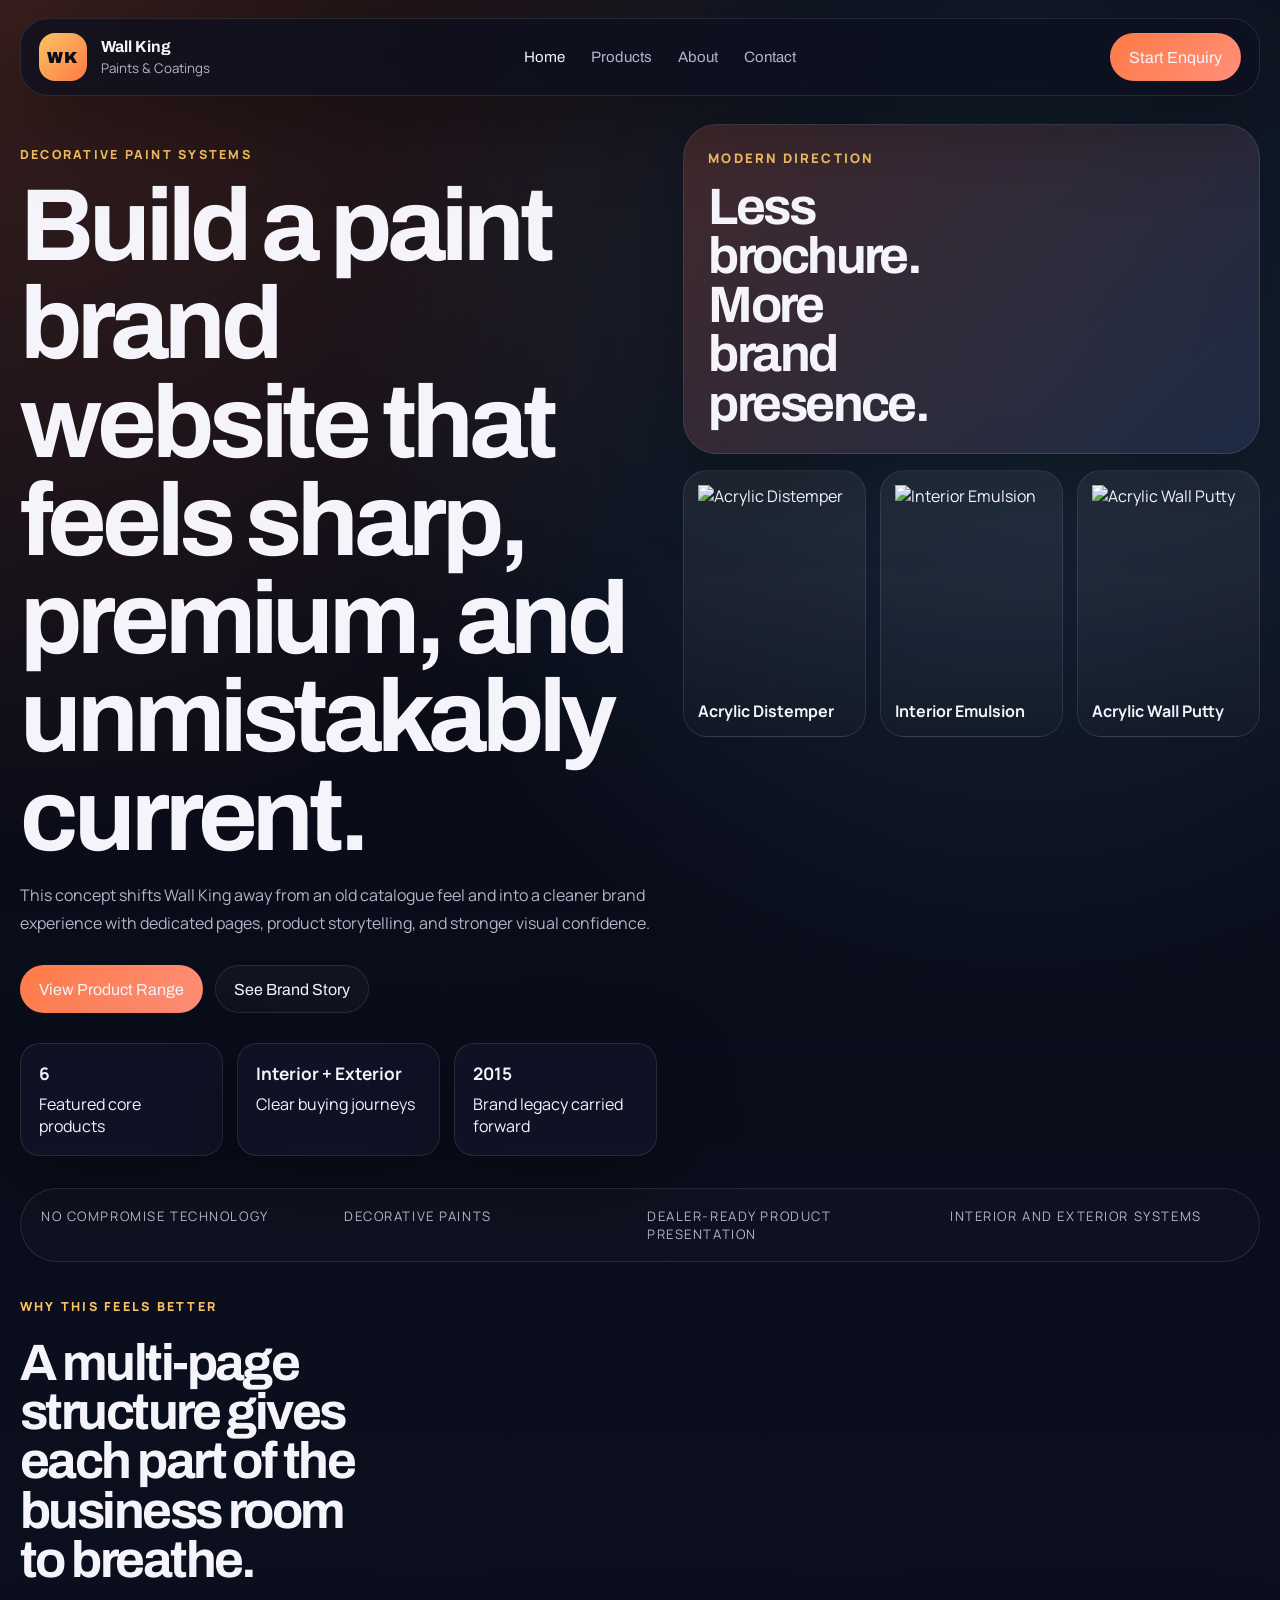
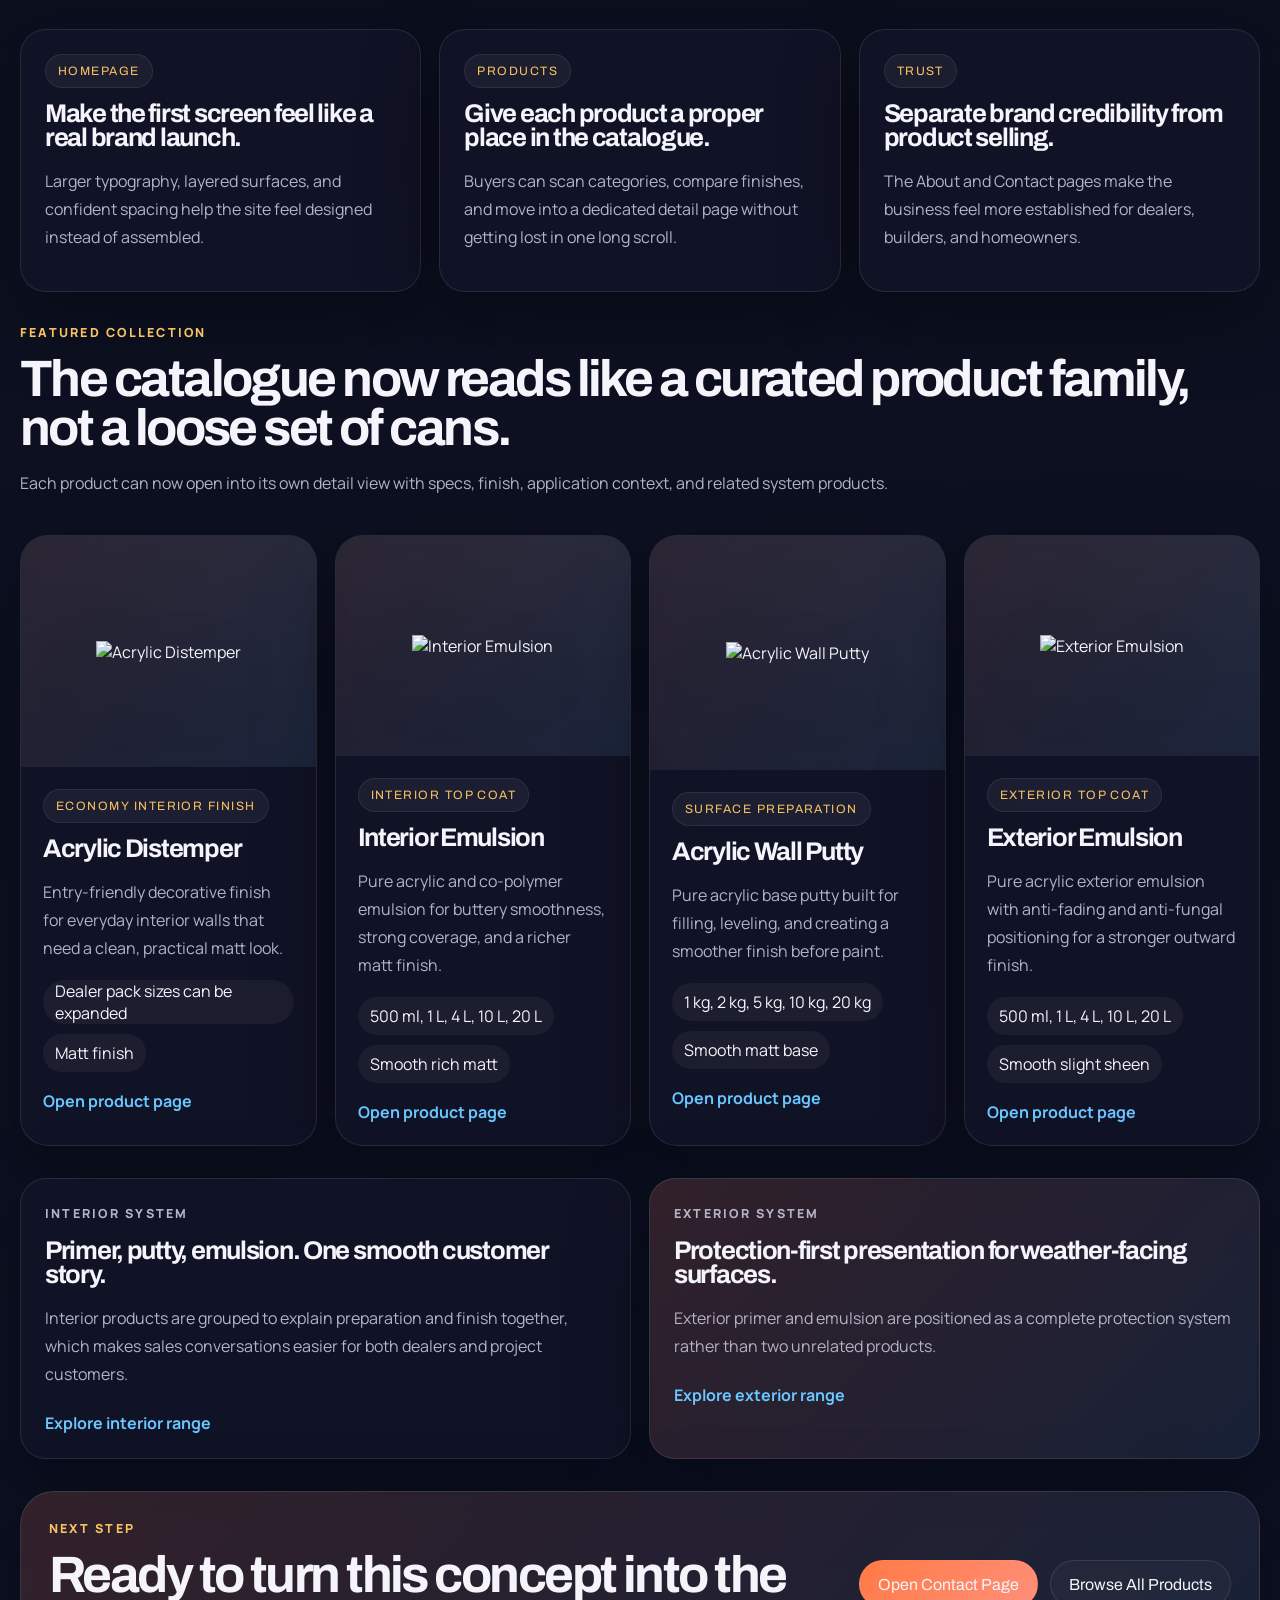
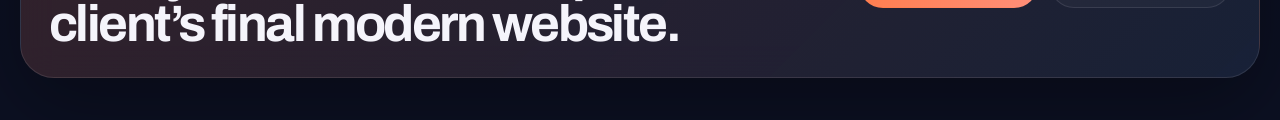
==== index.html @ b73f34ec "demo" ====
<!DOCTYPE html>
<html lang="en">
<head>
  <meta charset="UTF-8">
  <meta name="viewport" content="width=device-width, initial-scale=1.0">
  <title>Wall King Paints | Premium Decorative Paint Systems</title>
  <meta
    name="description"
    content="Wall King Paints modern multi-page website concept with premium product storytelling for emulsions, primers, putty, and decorative finishes."
  >
  <link rel="preconnect" href="https://fonts.googleapis.com">
  <link rel="preconnect" href="https://fonts.gstatic.com" crossorigin>
  <link href="https://fonts.googleapis.com/css2?family=Archivo:wght@500;600;700;800;900&family=Manrope:wght@400;500;600;700;800&display=swap" rel="stylesheet">
  <link rel="stylesheet" href="styles.css">
</head>
<body data-page="home">
  <div class="site-noise" aria-hidden="true"></div>
  <div class="page-frame">
    <header class="site-header">
      <a class="brand" href="index.html" aria-label="Wall King home">
        <span class="brand__mark">WK</span>
        <span class="brand__text">
          <strong>Wall King</strong>
          <small>Paints & Coatings</small>
        </span>
      </a>

      <button class="menu-toggle" type="button" aria-expanded="false" aria-controls="siteNav">
        Menu
      </button>

      <nav class="site-nav" id="siteNav">
        <a href="index.html" data-nav="home">Home</a>
        <a href="products.html" data-nav="products">Products</a>
        <a href="about.html" data-nav="about">About</a>
        <a href="contact.html" data-nav="contact">Contact</a>
      </nav>

      <a class="header-cta" href="contact.html">Start Enquiry</a>
    </header>

    <main>
      <section class="hero hero--home">
        <div class="hero__copy reveal">
          <p class="eyebrow">Decorative Paint Systems</p>
          <h1>Build a paint brand website that feels sharp, premium, and unmistakably current.</h1>
          <p class="lead">
            This concept shifts Wall King away from an old catalogue feel and into a cleaner brand
            experience with dedicated pages, product storytelling, and stronger visual confidence.
          </p>

          <div class="hero__actions">
            <a class="button button--primary" href="products.html">View Product Range</a>
            <a class="button button--ghost" href="about.html">See Brand Story</a>
          </div>

          <div class="stat-row">
            <article class="stat-card">
              <strong>6</strong>
              <span>Featured core products</span>
            </article>
            <article class="stat-card">
              <strong>Interior + Exterior</strong>
              <span>Clear buying journeys</span>
            </article>
            <article class="stat-card">
              <strong>2015</strong>
              <span>Brand legacy carried forward</span>
            </article>
          </div>
        </div>

        <div class="hero__visual reveal">
          <div class="hero-panel hero-panel--quote">
            <p>Modern Direction</p>
            <h2>Less brochure. More brand presence.</h2>
          </div>

          <div class="hero-mosaic" id="heroMosaic"></div>
        </div>
      </section>

      <section class="ticker reveal" aria-label="brand themes">
        <span>No compromise technology</span>
        <span>Decorative paints</span>
        <span>Dealer-ready product presentation</span>
        <span>Interior and exterior systems</span>
      </section>

      <section class="section-block intro-grid">
        <div class="section-heading reveal">
          <p class="eyebrow">Why This Feels Better</p>
          <h2>A multi-page structure gives each part of the business room to breathe.</h2>
        </div>

        <div class="editorial-grid">
          <article class="editorial-card reveal">
            <span class="pill">Homepage</span>
            <h3>Make the first screen feel like a real brand launch.</h3>
            <p>
              Larger typography, layered surfaces, and confident spacing help the site feel designed
              instead of assembled.
            </p>
          </article>

          <article class="editorial-card reveal">
            <span class="pill">Products</span>
            <h3>Give each product a proper place in the catalogue.</h3>
            <p>
              Buyers can scan categories, compare finishes, and move into a dedicated detail page
              without getting lost in one long scroll.
            </p>
          </article>

          <article class="editorial-card reveal">
            <span class="pill">Trust</span>
            <h3>Separate brand credibility from product selling.</h3>
            <p>
              The About and Contact pages make the business feel more established for dealers,
              builders, and homeowners.
            </p>
          </article>
        </div>
      </section>

      <section class="section-block featured-band">
        <div class="band-copy reveal">
          <p class="eyebrow">Featured Collection</p>
          <h2>The catalogue now reads like a curated product family, not a loose set of cans.</h2>
          <p class="lead">
            Each product can now open into its own detail view with specs, finish, application context,
            and related system products.
          </p>
        </div>

        <div class="featured-grid reveal" id="featuredProducts"></div>
      </section>

      <section class="section-block dual-panels">
        <article class="story-panel reveal">
          <p class="eyebrow">Interior System</p>
          <h3>Primer, putty, emulsion. One smooth customer story.</h3>
          <p>
            Interior products are grouped to explain preparation and finish together, which makes
            sales conversations easier for both dealers and project customers.
          </p>
          <a class="text-link" href="products.html?filter=interior">Explore interior range</a>
        </article>

        <article class="story-panel story-panel--accent reveal">
          <p class="eyebrow">Exterior System</p>
          <h3>Protection-first presentation for weather-facing surfaces.</h3>
          <p>
            Exterior primer and emulsion are positioned as a complete protection system rather than
            two unrelated products.
          </p>
          <a class="text-link" href="products.html?filter=exterior">Explore exterior range</a>
        </article>
      </section>

      <section class="section-block cta-slab reveal">
        <div>
          <p class="eyebrow">Next Step</p>
          <h2>Ready to turn this concept into the client’s final modern website.</h2>
        </div>
        <div class="cta-slab__actions">
          <a class="button button--primary" href="contact.html">Open Contact Page</a>
          <a class="button button--ghost" href="products.html">Browse All Products</a>
        </div>
      </section>
    </main>
  </div>

  <script src="products-data.js"></script>
  <script src="app.js"></script>
</body>
</html>
---- styles.css ----
:root {
  --bg: #080916;
  --bg-2: #111226;
  --panel: rgba(18, 20, 40, 0.78);
  --panel-strong: #151934;
  --panel-soft: rgba(255, 255, 255, 0.04);
  --line: rgba(255, 255, 255, 0.1);
  --text: #f5f4fb;
  --muted: #b5b3c7;
  --orange: #ff7a45;
  --salmon: #ff8f7a;
  --blue: #6ac6ff;
  --lime: #a8e98b;
  --gold: #f9c364;
  --shadow: 0 26px 80px rgba(0, 0, 0, 0.34);
  --radius-xl: 34px;
  --radius-lg: 26px;
  --radius-md: 20px;
  --container: 1240px;
}

* {
  box-sizing: border-box;
}

html {
  scroll-behavior: smooth;
}

body {
  margin: 0;
  min-height: 100vh;
  font-family: "Manrope", sans-serif;
  color: var(--text);
  background:
    radial-gradient(circle at top left, rgba(255, 122, 69, 0.2), transparent 24%),
    radial-gradient(circle at 80% 10%, rgba(106, 198, 255, 0.16), transparent 22%),
    linear-gradient(180deg, #070812 0%, #0c1020 55%, #0c1022 100%);
}

img {
  display: block;
  max-width: 100%;
}

a {
  color: inherit;
  text-decoration: none;
}

button {
  font: inherit;
  color: inherit;
  cursor: pointer;
}

.site-noise {
  position: fixed;
  inset: 0;
  pointer-events: none;
  background-image:
    linear-gradient(rgba(255, 255, 255, 0.02) 1px, transparent 1px),
    linear-gradient(90deg, rgba(255, 255, 255, 0.02) 1px, transparent 1px);
  background-size: 22px 22px;
  mask-image: radial-gradient(circle at center, black 30%, transparent 92%);
  opacity: 0.45;
}

.page-frame {
  width: min(calc(100% - 28px), var(--container));
  margin: 18px auto 42px;
  position: relative;
}

.site-header {
  position: sticky;
  top: 16px;
  z-index: 20;
  display: grid;
  grid-template-columns: auto 1fr auto;
  align-items: center;
  gap: 18px;
  padding: 14px 18px;
  margin-bottom: 28px;
  border: 1px solid var(--line);
  border-radius: 28px;
  background: rgba(13, 15, 31, 0.76);
  backdrop-filter: blur(18px);
  box-shadow: var(--shadow);
}

.brand {
  display: inline-flex;
  align-items: center;
  gap: 14px;
}

.brand__mark {
  display: grid;
  place-items: center;
  width: 48px;
  height: 48px;
  border-radius: 16px;
  background: linear-gradient(135deg, var(--gold), var(--orange));
  color: #0b0c16;
  font-family: "Archivo", sans-serif;
  font-size: 1rem;
  font-weight: 900;
  letter-spacing: 0.08em;
}

.brand__text strong,
.site-nav a,
h1,
h2,
h3,
.button,
.header-cta,
.filter-chip,
.pill {
  font-family: "Archivo", sans-serif;
}

.brand__text strong {
  display: block;
  font-size: 1rem;
}

.brand__text small {
  display: block;
  margin-top: 4px;
  color: var(--muted);
}

.site-nav {
  display: flex;
  justify-content: center;
  gap: 26px;
}

.site-nav a {
  color: var(--muted);
  font-size: 0.94rem;
  transition: color 160ms ease;
}

.site-nav a:hover,
.site-nav a.is-current {
  color: var(--text);
}

.header-cta,
.button {
  display: inline-flex;
  align-items: center;
  justify-content: center;
  min-height: 48px;
  padding: 0 18px;
  border-radius: 999px;
  transition: transform 180ms ease, background 180ms ease, border-color 180ms ease;
}

.header-cta,
.button--primary {
  border: 1px solid transparent;
  background: linear-gradient(135deg, var(--orange), var(--salmon));
}

.button--ghost {
  border: 1px solid var(--line);
  background: rgba(255, 255, 255, 0.03);
}

.button:hover,
.header-cta:hover,
.filter-chip:hover,
.catalog-card:hover {
  transform: translateY(-2px);
}

.menu-toggle {
  display: none;
  border: 1px solid var(--line);
  border-radius: 999px;
  padding: 10px 14px;
  background: rgba(255, 255, 255, 0.04);
}

.hero,
.page-hero,
.section-block {
  margin-bottom: 32px;
}

.hero--home {
  display: grid;
  grid-template-columns: minmax(0, 1.05fr) minmax(380px, 0.95fr);
  gap: 26px;
  align-items: start;
}

.eyebrow {
  margin: 0 0 14px;
  color: var(--gold);
  font-size: 0.78rem;
  font-weight: 800;
  letter-spacing: 0.18em;
  text-transform: uppercase;
}

h1,
h2,
h3 {
  margin: 0;
  letter-spacing: -0.05em;
  line-height: 0.96;
}

h1 {
  max-width: 10ch;
  font-size: clamp(3.5rem, 8vw, 7.4rem);
}

h2 {
  font-size: clamp(2.1rem, 4vw, 4rem);
}

h3 {
  font-size: clamp(1.4rem, 2vw, 2rem);
}

.lead,
.editorial-card p,
.story-panel p,
.catalog-card p,
.detail-panel p,
.timeline-card p,
.filter-summary,
.contact-copy {
  color: var(--muted);
  line-height: 1.75;
}

.hero__copy {
  padding: 22px 0 0;
}

.hero__actions,
.cta-slab__actions,
.contact-stack {
  display: flex;
  gap: 12px;
  flex-wrap: wrap;
}

.hero__actions {
  margin: 28px 0 30px;
}

.stat-row {
  display: grid;
  grid-template-columns: repeat(3, minmax(0, 1fr));
  gap: 14px;
}

.stat-card,
.hero-panel,
.editorial-card,
.catalog-card,
.story-panel,
.detail-panel,
.timeline-card,
.cta-slab,
.filter-bar {
  border: 1px solid var(--line);
  background: var(--panel);
  box-shadow: var(--shadow);
  backdrop-filter: blur(18px);
}

.stat-card {
  padding: 18px;
  border-radius: var(--radius-md);
}

.stat-card strong {
  display: block;
  margin-bottom: 8px;
  font-size: 1.08rem;
}

.hero__visual {
  display: grid;
  gap: 16px;
}

.hero-panel {
  min-height: 240px;
  padding: 24px;
  border-radius: var(--radius-xl);
}

.hero-panel--quote {
  background:
    linear-gradient(135deg, rgba(255, 122, 69, 0.2), rgba(106, 198, 255, 0.12)),
    var(--panel);
}

.hero-panel p {
  margin: 0 0 16px;
  color: var(--gold);
  font-size: 0.82rem;
  font-weight: 800;
  letter-spacing: 0.16em;
  text-transform: uppercase;
}

.hero-panel h2 {
  max-width: 8ch;
}

.hero-mosaic {
  display: grid;
  grid-template-columns: repeat(3, minmax(0, 1fr));
  gap: 14px;
}

.mosaic-card {
  padding: 14px;
  border-radius: 24px;
  border: 1px solid var(--line);
  background: linear-gradient(180deg, rgba(255, 255, 255, 0.08), rgba(255, 255, 255, 0.02));
}

.mosaic-card img {
  width: 100%;
  aspect-ratio: 3 / 4;
  object-fit: contain;
  filter: drop-shadow(0 20px 28px rgba(0, 0, 0, 0.26));
}

.mosaic-card span {
  display: block;
  margin-top: 12px;
  font-weight: 700;
  line-height: 1.35;
}

.ticker {
  display: grid;
  grid-template-columns: repeat(4, minmax(0, 1fr));
  gap: 14px;
  padding: 18px 20px;
  margin-bottom: 36px;
  border: 1px solid var(--line);
  border-radius: 999px;
  background: rgba(255, 255, 255, 0.02);
}

.ticker span {
  color: var(--muted);
  font-size: 0.82rem;
  letter-spacing: 0.12em;
  text-transform: uppercase;
}

.section-heading {
  display: grid;
  gap: 10px;
  margin-bottom: 22px;
}

.section-heading h2 {
  max-width: 12ch;
}

.intro-grid {
  display: grid;
  gap: 22px;
}

.editorial-grid,
.featured-grid,
.dual-panels,
.catalog-grid,
.about-grid,
.contact-grid,
.product-layout {
  display: grid;
  gap: 18px;
}

.editorial-grid {
  grid-template-columns: repeat(3, minmax(0, 1fr));
}

.editorial-card,
.story-panel,
.detail-panel,
.timeline-card {
  padding: 24px;
  border-radius: var(--radius-lg);
}

.pill {
  display: inline-flex;
  align-items: center;
  width: fit-content;
  min-height: 34px;
  padding: 0 12px;
  border-radius: 999px;
  border: 1px solid rgba(255, 255, 255, 0.08);
  background: rgba(255, 255, 255, 0.05);
  color: var(--gold);
  font-size: 0.76rem;
  letter-spacing: 0.12em;
  text-transform: uppercase;
}

.editorial-card h3,
.story-panel h3,
.timeline-card h3,
.catalog-card h3,
.detail-panel h2 {
  margin: 14px 0 12px;
}

.featured-band {
  display: grid;
  gap: 22px;
}

.featured-grid {
  grid-template-columns: repeat(4, minmax(0, 1fr));
}

.catalog-grid {
  grid-template-columns: repeat(3, minmax(0, 1fr));
}

.catalog-card {
  display: grid;
  gap: 0;
  overflow: hidden;
  border-radius: 28px;
  transition: transform 180ms ease, border-color 180ms ease;
}

.catalog-card__media {
  display: grid;
  place-items: center;
  min-height: 270px;
  padding: 22px;
  background:
    linear-gradient(180deg, rgba(255, 255, 255, 0.06), rgba(255, 255, 255, 0.02)),
    linear-gradient(135deg, rgba(255, 122, 69, 0.06), rgba(106, 198, 255, 0.08));
}

.catalog-card__media img {
  max-height: 240px;
  object-fit: contain;
  filter: drop-shadow(0 28px 38px rgba(0, 0, 0, 0.28));
}

.catalog-card__body {
  padding: 22px;
}

.catalog-card__body h3 {
  margin-top: 14px;
}

.catalog-meta {
  display: flex;
  gap: 10px;
  flex-wrap: wrap;
  margin: 18px 0 10px;
}

.catalog-meta span,
.address-card span,
.address-card strong {
  display: inline-flex;
  align-items: center;
  width: fit-content;
  min-height: 38px;
  padding: 0 12px;
  border-radius: 999px;
  background: rgba(255, 255, 255, 0.05);
}

.catalog-card--compact .catalog-card__media {
  min-height: 220px;
}

.catalog-card--compact .catalog-card__media img {
  max-height: 180px;
}

.text-link {
  display: inline-flex;
  margin-top: 8px;
  color: var(--blue);
  font-weight: 700;
}

.dual-panels {
  grid-template-columns: repeat(2, minmax(0, 1fr));
}

.story-panel--accent,
.detail-panel--dark,
.cta-slab {
  background:
    linear-gradient(135deg, rgba(255, 122, 69, 0.14), rgba(106, 198, 255, 0.08)),
    var(--panel);
}

.cta-slab {
  display: grid;
  grid-template-columns: minmax(0, 1fr) auto;
  align-items: center;
  gap: 22px;
  padding: 28px;
  border-radius: var(--radius-xl);
}

.page-hero {
  padding: 20px 0 6px;
}

.page-hero h1 {
  max-width: 11ch;
  font-size: clamp(3rem, 7vw, 6rem);
}

.filter-bar {
  display: flex;
  justify-content: space-between;
  gap: 16px;
  align-items: center;
  padding: 16px;
  margin-bottom: 20px;
  border-radius: 24px;
}

.filter-group {
  display: flex;
  gap: 10px;
  flex-wrap: wrap;
}

.filter-chip {
  min-height: 42px;
  padding: 0 14px;
  border-radius: 999px;
  border: 1px solid var(--line);
  background: rgba(255, 255, 255, 0.03);
}

.filter-chip.is-active {
  background: linear-gradient(135deg, var(--orange), var(--salmon));
  border-color: transparent;
}

.product-hero {
  display: grid;
  grid-template-columns: minmax(0, 1fr) minmax(320px, 0.9fr);
  gap: 24px;
  margin-bottom: 28px;
}

.product-hero__copy,
.product-hero__visual {
  padding-top: 10px;
}

.product-hero__copy h1 {
  max-width: 9ch;
  font-size: clamp(3.2rem, 7vw, 6.4rem);
}

.product-visual-card {
  display: grid;
  place-items: center;
  min-height: 500px;
  padding: 30px;
  border-radius: 30px;
  border: 1px solid var(--line);
  background:
    radial-gradient(circle at top, rgba(255, 255, 255, 0.12), transparent 34%),
    linear-gradient(180deg, rgba(255, 255, 255, 0.07), rgba(255, 255, 255, 0.03));
  box-shadow: var(--shadow);
}

.product-visual-card img {
  max-height: 420px;
  object-fit: contain;
  filter: drop-shadow(0 34px 42px rgba(0, 0, 0, 0.3));
}

.product-layout {
  grid-template-columns: repeat(2, minmax(0, 1fr));
}

.detail-list,
.process-list {
  margin: 16px 0 0;
  padding-left: 18px;
}

.detail-list li,
.process-list li {
  margin-bottom: 10px;
  line-height: 1.65;
}

.spec-grid {
  display: grid;
  grid-template-columns: repeat(2, minmax(0, 1fr));
  gap: 14px;
  margin-top: 18px;
}

.spec-grid div {
  padding: 16px;
  border-radius: 18px;
  background: rgba(255, 255, 255, 0.05);
}

.spec-grid span {
  display: block;
  margin-bottom: 8px;
  color: var(--muted);
  font-size: 0.86rem;
}

.process-strip {
  display: grid;
  grid-template-columns: minmax(0, 0.9fr) minmax(0, 1.1fr);
  gap: 22px;
  padding: 26px;
  border: 1px solid var(--line);
  border-radius: var(--radius-xl);
  background: rgba(255, 255, 255, 0.03);
}

.timeline-strip {
  display: grid;
  grid-template-columns: repeat(3, minmax(0, 1fr));
  gap: 18px;
}

.timeline-card span {
  color: var(--gold);
  font-family: "Archivo", sans-serif;
  font-size: 0.86rem;
  letter-spacing: 0.16em;
  text-transform: uppercase;
}

.contact-grid,
.about-grid {
  grid-template-columns: repeat(2, minmax(0, 1fr));
}

.contact-stack {
  margin: 20px 0 16px;
}

.address-card {
  display: grid;
  gap: 10px;
  margin-top: 18px;
}

.address-card strong,
.address-card span {
  width: 100%;
  min-height: 0;
  padding: 14px 16px;
  border-radius: 18px;
}

.reveal {
  opacity: 0;
  transform: translateY(26px);
  animation: rise 0.85s ease forwards;
}

.reveal:nth-child(2) {
  animation-delay: 0.08s;
}

.reveal:nth-child(3) {
  animation-delay: 0.16s;
}

@keyframes rise {
  to {
    opacity: 1;
    transform: translateY(0);
  }
}

@media (max-width: 1120px) {
  .hero--home,
  .dual-panels,
  .catalog-grid,
  .featured-grid,
  .product-layout,
  .product-hero,
  .process-strip,
  .timeline-strip,
  .about-grid,
  .contact-grid,
  .editorial-grid {
    grid-template-columns: 1fr;
  }

  .featured-grid {
    grid-template-columns: repeat(2, minmax(0, 1fr));
  }

  .catalog-grid {
    grid-template-columns: repeat(2, minmax(0, 1fr));
  }

  .cta-slab {
    grid-template-columns: 1fr;
  }
}

@media (max-width: 840px) {
  .site-header {
    grid-template-columns: auto auto;
    justify-content: space-between;
  }

  .menu-toggle {
    display: inline-flex;
  }

  .site-nav {
    grid-column: 1 / -1;
    display: none;
    flex-direction: column;
    align-items: flex-start;
    gap: 12px;
    padding-top: 8px;
  }

  .site-nav.is-open {
    display: flex;
  }

  .header-cta {
    display: none;
  }

  .hero-mosaic,
  .stat-row,
  .spec-grid,
  .ticker,
  .catalog-grid,
  .featured-grid {
    grid-template-columns: 1fr;
  }

  h1,
  .page-hero h1,
  .product-hero__copy h1 {
    max-width: none;
  }
}

@media (max-width: 560px) {
  .page-frame {
    width: min(calc(100% - 16px), var(--container));
    margin-top: 10px;
  }

  .site-header,
  .hero-panel,
  .editorial-card,
  .catalog-card,
  .story-panel,
  .detail-panel,
  .timeline-card,
  .cta-slab,
  .filter-bar,
  .product-visual-card,
  .process-strip {
    border-radius: 22px;
  }

  .button,
  .contact-stack .button,
  .hero__actions .button,
  .cta-slab__actions .button {
    width: 100%;
  }

  .hero__actions,
  .cta-slab__actions,
  .contact-stack {
    display: grid;
  }

  .filter-bar {
    align-items: flex-start;
    flex-direction: column;
  }
}
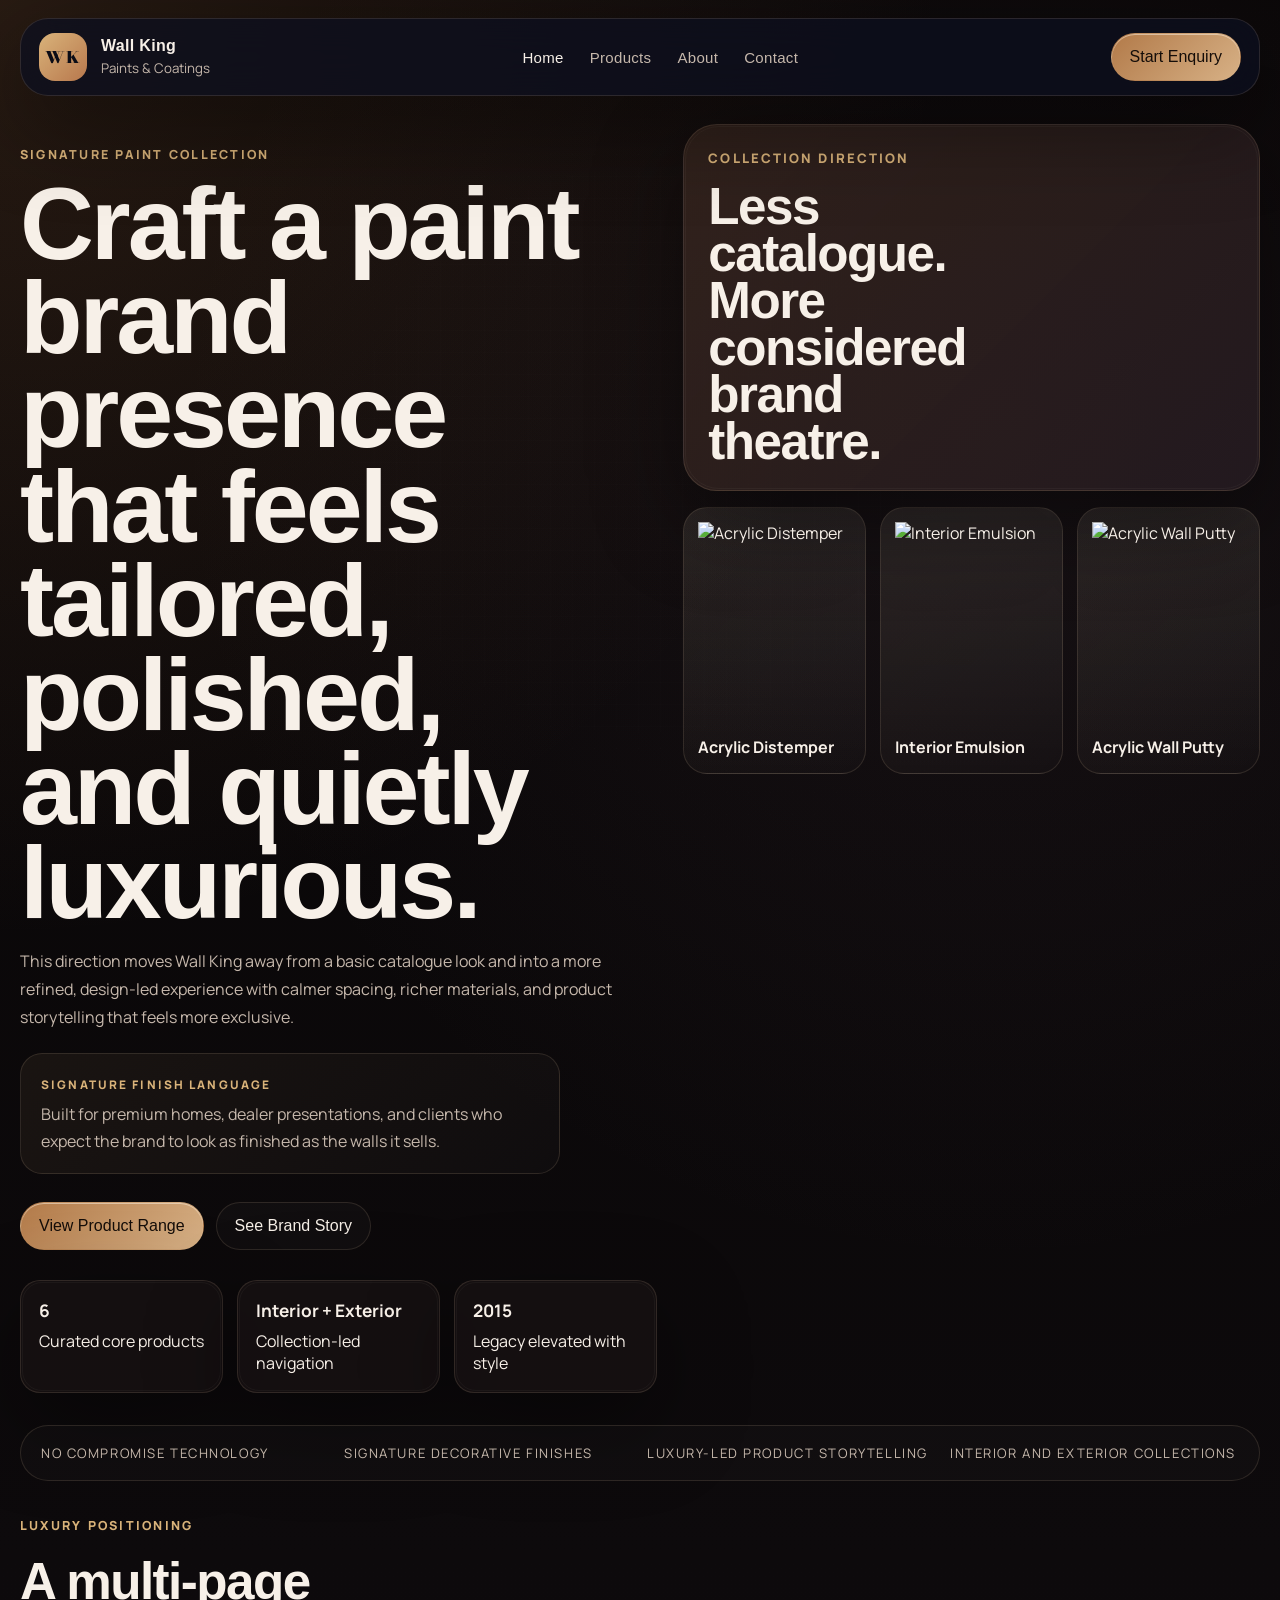
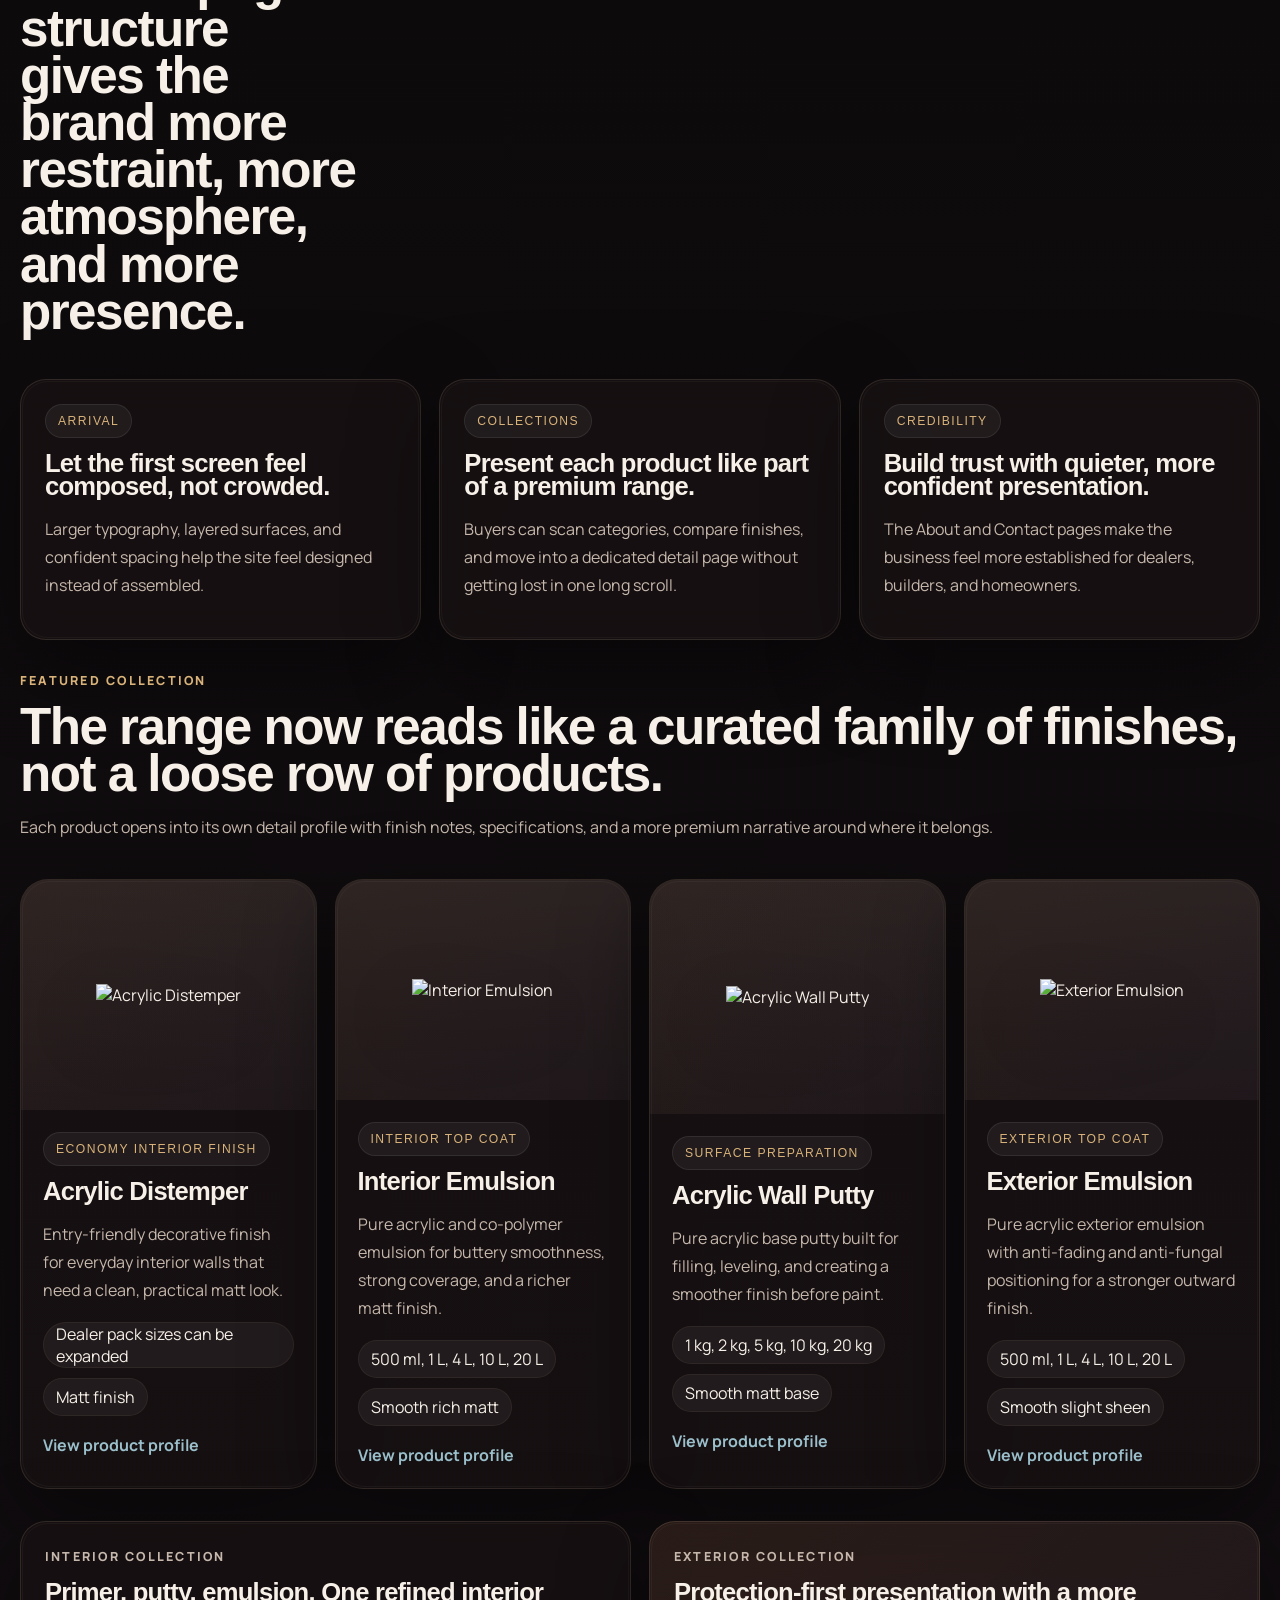
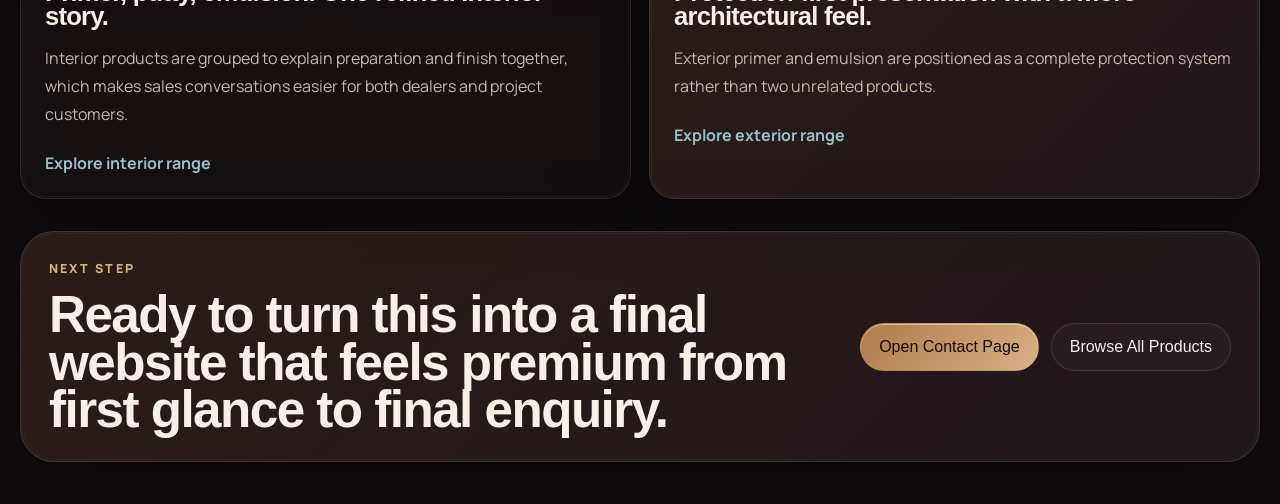
==== commit 30363674: "demo" ====
--- a/index.html
+++ b/index.html
@@ -10,7 +10,7 @@
   >
   <link rel="preconnect" href="https://fonts.googleapis.com">
   <link rel="preconnect" href="https://fonts.gstatic.com" crossorigin>
-  <link href="https://fonts.googleapis.com/css2?family=Archivo:wght@500;600;700;800;900&family=Manrope:wght@400;500;600;700;800&display=swap" rel="stylesheet">
+  <link href="https://fonts.googleapis.com/css2?family=Bodoni+Moda:opsz,wght@6..96,600;6..96,700;6..96,800&family=Manrope:wght@400;500;600;700;800&display=swap" rel="stylesheet">
   <link rel="stylesheet" href="styles.css">
 </head>
 <body data-page="home">
@@ -42,12 +42,18 @@
     <main>
       <section class="hero hero--home">
         <div class="hero__copy reveal">
-          <p class="eyebrow">Decorative Paint Systems</p>
-          <h1>Build a paint brand website that feels sharp, premium, and unmistakably current.</h1>
+          <p class="eyebrow">Signature Paint Collection</p>
+          <h1>Craft a paint brand presence that feels tailored, polished, and quietly luxurious.</h1>
           <p class="lead">
-            This concept shifts Wall King away from an old catalogue feel and into a cleaner brand
-            experience with dedicated pages, product storytelling, and stronger visual confidence.
+            This direction moves Wall King away from a basic catalogue look and into a more refined,
+            design-led experience with calmer spacing, richer materials, and product storytelling that
+            feels more exclusive.
           </p>
+
+          <div class="hero-note">
+            <span>Signature finish language</span>
+            <p>Built for premium homes, dealer presentations, and clients who expect the brand to look as finished as the walls it sells.</p>
+          </div>
 
           <div class="hero__actions">
             <a class="button button--primary" href="products.html">View Product Range</a>
@@ -57,23 +63,23 @@
           <div class="stat-row">
             <article class="stat-card">
               <strong>6</strong>
-              <span>Featured core products</span>
+              <span>Curated core products</span>
             </article>
             <article class="stat-card">
               <strong>Interior + Exterior</strong>
-              <span>Clear buying journeys</span>
+              <span>Collection-led navigation</span>
             </article>
             <article class="stat-card">
               <strong>2015</strong>
-              <span>Brand legacy carried forward</span>
+              <span>Legacy elevated with style</span>
             </article>
           </div>
         </div>
 
         <div class="hero__visual reveal">
           <div class="hero-panel hero-panel--quote">
-            <p>Modern Direction</p>
-            <h2>Less brochure. More brand presence.</h2>
+            <p>Collection Direction</p>
+            <h2>Less catalogue. More considered brand theatre.</h2>
           </div>
 
           <div class="hero-mosaic" id="heroMosaic"></div>
@@ -82,21 +88,21 @@
 
       <section class="ticker reveal" aria-label="brand themes">
         <span>No compromise technology</span>
-        <span>Decorative paints</span>
-        <span>Dealer-ready product presentation</span>
-        <span>Interior and exterior systems</span>
+        <span>Signature decorative finishes</span>
+        <span>Luxury-led product storytelling</span>
+        <span>Interior and exterior collections</span>
       </section>
 
       <section class="section-block intro-grid">
         <div class="section-heading reveal">
-          <p class="eyebrow">Why This Feels Better</p>
-          <h2>A multi-page structure gives each part of the business room to breathe.</h2>
+          <p class="eyebrow">Luxury Positioning</p>
+          <h2>A multi-page structure gives the brand more restraint, more atmosphere, and more presence.</h2>
         </div>
 
         <div class="editorial-grid">
           <article class="editorial-card reveal">
-            <span class="pill">Homepage</span>
-            <h3>Make the first screen feel like a real brand launch.</h3>
+            <span class="pill">Arrival</span>
+            <h3>Let the first screen feel composed, not crowded.</h3>
             <p>
               Larger typography, layered surfaces, and confident spacing help the site feel designed
               instead of assembled.
@@ -104,8 +110,8 @@
           </article>
 
           <article class="editorial-card reveal">
-            <span class="pill">Products</span>
-            <h3>Give each product a proper place in the catalogue.</h3>
+            <span class="pill">Collections</span>
+            <h3>Present each product like part of a premium range.</h3>
             <p>
               Buyers can scan categories, compare finishes, and move into a dedicated detail page
               without getting lost in one long scroll.
@@ -113,8 +119,8 @@
           </article>
 
           <article class="editorial-card reveal">
-            <span class="pill">Trust</span>
-            <h3>Separate brand credibility from product selling.</h3>
+            <span class="pill">Credibility</span>
+            <h3>Build trust with quieter, more confident presentation.</h3>
             <p>
               The About and Contact pages make the business feel more established for dealers,
               builders, and homeowners.
@@ -126,10 +132,10 @@
       <section class="section-block featured-band">
         <div class="band-copy reveal">
           <p class="eyebrow">Featured Collection</p>
-          <h2>The catalogue now reads like a curated product family, not a loose set of cans.</h2>
+          <h2>The range now reads like a curated family of finishes, not a loose row of products.</h2>
           <p class="lead">
-            Each product can now open into its own detail view with specs, finish, application context,
-            and related system products.
+            Each product opens into its own detail profile with finish notes, specifications, and a
+            more premium narrative around where it belongs.
           </p>
         </div>
 
@@ -138,8 +144,8 @@
 
       <section class="section-block dual-panels">
         <article class="story-panel reveal">
-          <p class="eyebrow">Interior System</p>
-          <h3>Primer, putty, emulsion. One smooth customer story.</h3>
+          <p class="eyebrow">Interior Collection</p>
+          <h3>Primer, putty, emulsion. One refined interior story.</h3>
           <p>
             Interior products are grouped to explain preparation and finish together, which makes
             sales conversations easier for both dealers and project customers.
@@ -148,8 +154,8 @@
         </article>
 
         <article class="story-panel story-panel--accent reveal">
-          <p class="eyebrow">Exterior System</p>
-          <h3>Protection-first presentation for weather-facing surfaces.</h3>
+          <p class="eyebrow">Exterior Collection</p>
+          <h3>Protection-first presentation with a more architectural feel.</h3>
           <p>
             Exterior primer and emulsion are positioned as a complete protection system rather than
             two unrelated products.
@@ -161,7 +167,7 @@
       <section class="section-block cta-slab reveal">
         <div>
           <p class="eyebrow">Next Step</p>
-          <h2>Ready to turn this concept into the client’s final modern website.</h2>
+          <h2>Ready to turn this into a final website that feels premium from first glance to final enquiry.</h2>
         </div>
         <div class="cta-slab__actions">
           <a class="button button--primary" href="contact.html">Open Contact Page</a>
--- a/styles.css
+++ b/styles.css
@@ -1,18 +1,18 @@
 :root {
-  --bg: #080916;
-  --bg-2: #111226;
-  --panel: rgba(18, 20, 40, 0.78);
-  --panel-strong: #151934;
-  --panel-soft: rgba(255, 255, 255, 0.04);
-  --line: rgba(255, 255, 255, 0.1);
-  --text: #f5f4fb;
-  --muted: #b5b3c7;
-  --orange: #ff7a45;
-  --salmon: #ff8f7a;
-  --blue: #6ac6ff;
-  --lime: #a8e98b;
-  --gold: #f9c364;
-  --shadow: 0 26px 80px rgba(0, 0, 0, 0.34);
+  --bg: #090607;
+  --bg-2: #161114;
+  --panel: rgba(24, 18, 19, 0.76);
+  --panel-strong: #1b1518;
+  --panel-soft: rgba(255, 248, 239, 0.04);
+  --line: rgba(223, 200, 161, 0.14);
+  --text: #f7f0e8;
+  --muted: #c6b8ac;
+  --orange: #b8784d;
+  --salmon: #d1a27c;
+  --blue: #9bc0cb;
+  --lime: #b8d0a4;
+  --gold: #d9b37a;
+  --shadow: 0 30px 90px rgba(0, 0, 0, 0.42);
   --radius-xl: 34px;
   --radius-lg: 26px;
   --radius-md: 20px;
@@ -33,9 +33,9 @@
   font-family: "Manrope", sans-serif;
   color: var(--text);
   background:
-    radial-gradient(circle at top left, rgba(255, 122, 69, 0.2), transparent 24%),
-    radial-gradient(circle at 80% 10%, rgba(106, 198, 255, 0.16), transparent 22%),
-    linear-gradient(180deg, #070812 0%, #0c1020 55%, #0c1022 100%);
+    radial-gradient(circle at top left, rgba(190, 125, 79, 0.18), transparent 24%),
+    radial-gradient(circle at 78% 12%, rgba(120, 89, 109, 0.12), transparent 24%),
+    linear-gradient(180deg, #070505 0%, #0d0a0c 42%, #120e11 100%);
 }
 
 img {
@@ -103,7 +103,7 @@
   border-radius: 16px;
   background: linear-gradient(135deg, var(--gold), var(--orange));
   color: #0b0c16;
-  font-family: "Archivo", sans-serif;
+  font-family: "Bodoni Moda", serif;
   font-size: 1rem;
   font-weight: 900;
   letter-spacing: 0.08em;
@@ -124,6 +124,7 @@
 .brand__text strong {
   display: block;
   font-size: 1rem;
+  letter-spacing: 0.02em;
 }
 
 .brand__text small {
@@ -141,6 +142,7 @@
 .site-nav a {
   color: var(--muted);
   font-size: 0.94rem;
+  letter-spacing: 0.02em;
   transition: color 160ms ease;
 }
 
@@ -163,12 +165,14 @@
 .header-cta,
 .button--primary {
   border: 1px solid transparent;
-  background: linear-gradient(135deg, var(--orange), var(--salmon));
+  background: linear-gradient(135deg, #b27a49, #d7b186);
+  color: #140d09;
+  box-shadow: inset 0 1px 0 rgba(255, 245, 230, 0.5);
 }
 
 .button--ghost {
   border: 1px solid var(--line);
-  background: rgba(255, 255, 255, 0.03);
+  background: rgba(255, 248, 239, 0.025);
 }
 
 .button:hover,
@@ -212,13 +216,15 @@
 h2,
 h3 {
   margin: 0;
-  letter-spacing: -0.05em;
-  line-height: 0.96;
+  letter-spacing: -0.03em;
+  line-height: 0.92;
+  font-weight: 700;
 }
 
 h1 {
   max-width: 10ch;
   font-size: clamp(3.5rem, 8vw, 7.4rem);
+  text-wrap: balance;
 }
 
 h2 {
@@ -245,6 +251,31 @@
   padding: 22px 0 0;
 }
 
+.hero-note {
+  max-width: 540px;
+  margin-top: 22px;
+  padding: 18px 20px;
+  border: 1px solid var(--line);
+  border-radius: 22px;
+  background: linear-gradient(135deg, rgba(217, 179, 122, 0.07), rgba(255, 255, 255, 0.02));
+}
+
+.hero-note span {
+  display: inline-block;
+  margin-bottom: 8px;
+  color: var(--gold);
+  font-size: 0.74rem;
+  font-weight: 800;
+  letter-spacing: 0.18em;
+  text-transform: uppercase;
+}
+
+.hero-note p {
+  margin: 0;
+  color: var(--muted);
+  line-height: 1.7;
+}
+
 .hero__actions,
 .cta-slab__actions,
 .contact-stack {
@@ -276,6 +307,24 @@
   background: var(--panel);
   box-shadow: var(--shadow);
   backdrop-filter: blur(18px);
+  position: relative;
+}
+
+.stat-card::before,
+.hero-panel::before,
+.editorial-card::before,
+.catalog-card::before,
+.story-panel::before,
+.detail-panel::before,
+.timeline-card::before,
+.cta-slab::before,
+.filter-bar::before {
+  content: "";
+  position: absolute;
+  inset: 1px;
+  border-radius: inherit;
+  border: 1px solid rgba(255, 246, 232, 0.04);
+  pointer-events: none;
 }
 
 .stat-card {
@@ -302,7 +351,7 @@
 
 .hero-panel--quote {
   background:
-    linear-gradient(135deg, rgba(255, 122, 69, 0.2), rgba(106, 198, 255, 0.12)),
+    linear-gradient(135deg, rgba(184, 120, 77, 0.16), rgba(79, 59, 77, 0.22)),
     var(--panel);
 }
 
@@ -329,7 +378,9 @@
   padding: 14px;
   border-radius: 24px;
   border: 1px solid var(--line);
-  background: linear-gradient(180deg, rgba(255, 255, 255, 0.08), rgba(255, 255, 255, 0.02));
+  background:
+    linear-gradient(180deg, rgba(255, 248, 239, 0.08), rgba(255, 255, 255, 0.015)),
+    linear-gradient(135deg, rgba(217, 179, 122, 0.04), rgba(255, 255, 255, 0));
 }
 
 .mosaic-card img {
@@ -354,7 +405,7 @@
   margin-bottom: 36px;
   border: 1px solid var(--line);
   border-radius: 999px;
-  background: rgba(255, 255, 255, 0.02);
+  background: rgba(255, 248, 239, 0.02);
 }
 
 .ticker span {
@@ -446,14 +497,18 @@
   transition: transform 180ms ease, border-color 180ms ease;
 }
 
+.catalog-card:hover {
+  border-color: rgba(217, 179, 122, 0.28);
+}
+
 .catalog-card__media {
   display: grid;
   place-items: center;
   min-height: 270px;
   padding: 22px;
   background:
-    linear-gradient(180deg, rgba(255, 255, 255, 0.06), rgba(255, 255, 255, 0.02)),
-    linear-gradient(135deg, rgba(255, 122, 69, 0.06), rgba(106, 198, 255, 0.08));
+    linear-gradient(180deg, rgba(255, 248, 239, 0.06), rgba(255, 255, 255, 0.015)),
+    linear-gradient(135deg, rgba(184, 120, 77, 0.08), rgba(97, 71, 94, 0.08));
 }
 
 .catalog-card__media img {
@@ -486,7 +541,8 @@
   min-height: 38px;
   padding: 0 12px;
   border-radius: 999px;
-  background: rgba(255, 255, 255, 0.05);
+  background: rgba(255, 248, 239, 0.05);
+  border: 1px solid rgba(217, 179, 122, 0.08);
 }
 
 .catalog-card--compact .catalog-card__media {
@@ -512,7 +568,7 @@
 .detail-panel--dark,
 .cta-slab {
   background:
-    linear-gradient(135deg, rgba(255, 122, 69, 0.14), rgba(106, 198, 255, 0.08)),
+    linear-gradient(135deg, rgba(184, 120, 77, 0.12), rgba(89, 63, 79, 0.16)),
     var(--panel);
 }
 
@@ -555,12 +611,13 @@
   padding: 0 14px;
   border-radius: 999px;
   border: 1px solid var(--line);
-  background: rgba(255, 255, 255, 0.03);
+  background: rgba(255, 248, 239, 0.03);
 }
 
 .filter-chip.is-active {
-  background: linear-gradient(135deg, var(--orange), var(--salmon));
+  background: linear-gradient(135deg, #b27a49, #d7b186);
   border-color: transparent;
+  color: #140d09;
 }
 
 .product-hero {
@@ -588,8 +645,8 @@
   border-radius: 30px;
   border: 1px solid var(--line);
   background:
-    radial-gradient(circle at top, rgba(255, 255, 255, 0.12), transparent 34%),
-    linear-gradient(180deg, rgba(255, 255, 255, 0.07), rgba(255, 255, 255, 0.03));
+    radial-gradient(circle at top, rgba(255, 248, 239, 0.12), transparent 34%),
+    linear-gradient(180deg, rgba(255, 248, 239, 0.06), rgba(255, 255, 255, 0.02));
   box-shadow: var(--shadow);
 }
 
@@ -625,7 +682,8 @@
 .spec-grid div {
   padding: 16px;
   border-radius: 18px;
-  background: rgba(255, 255, 255, 0.05);
+  background: rgba(255, 248, 239, 0.05);
+  border: 1px solid rgba(217, 179, 122, 0.08);
 }
 
 .spec-grid span {
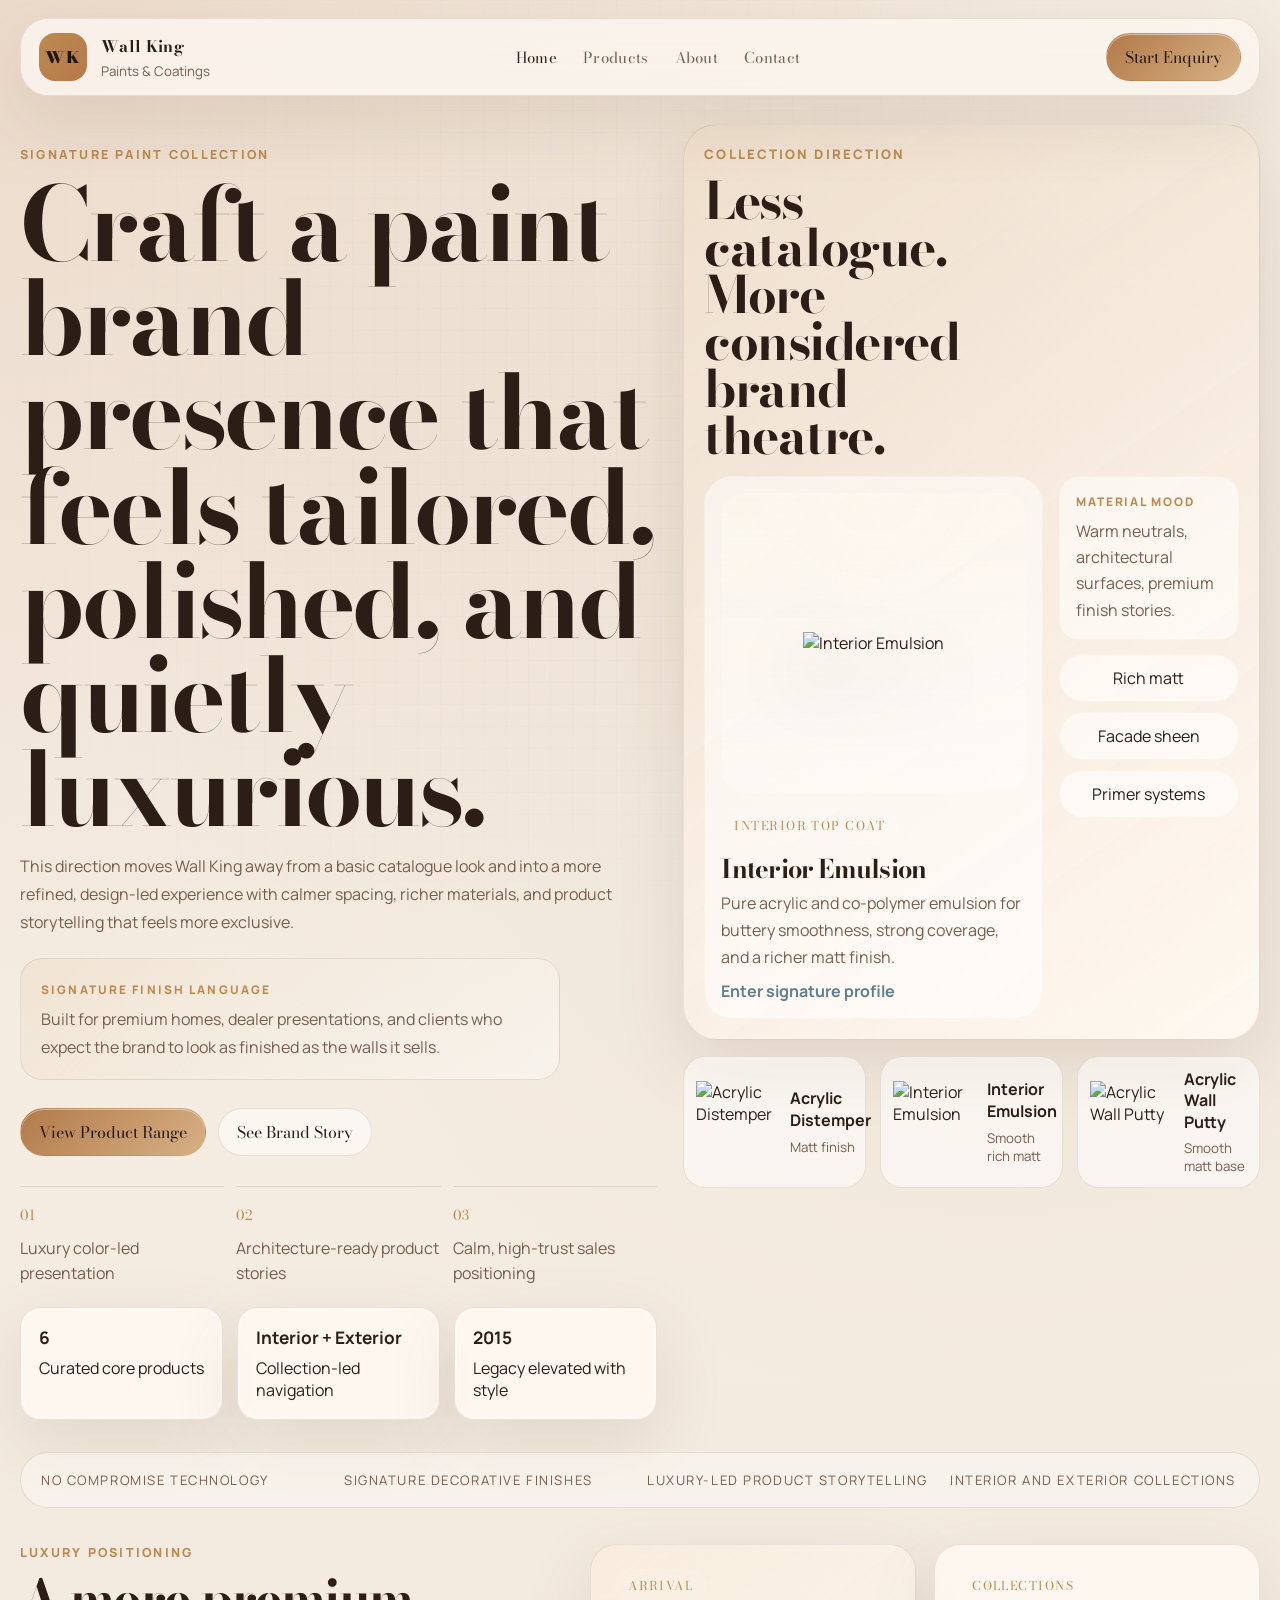
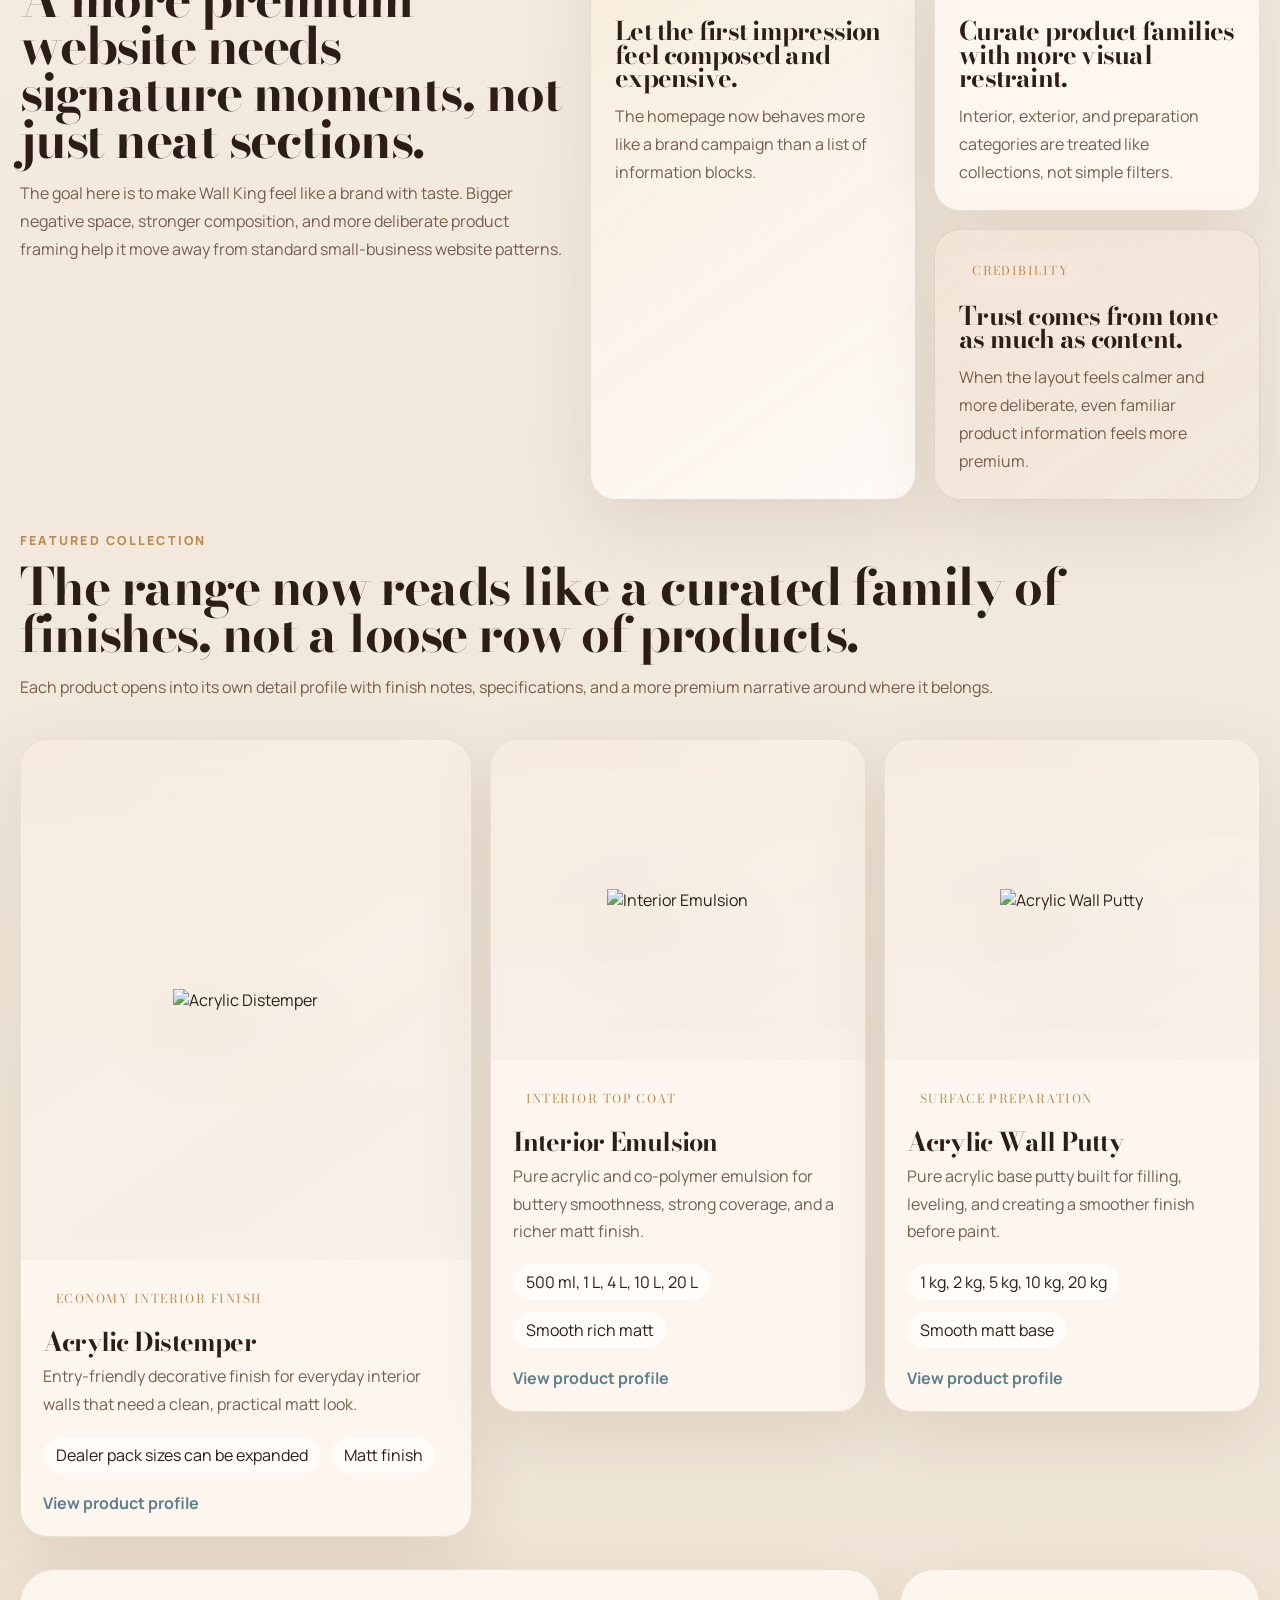
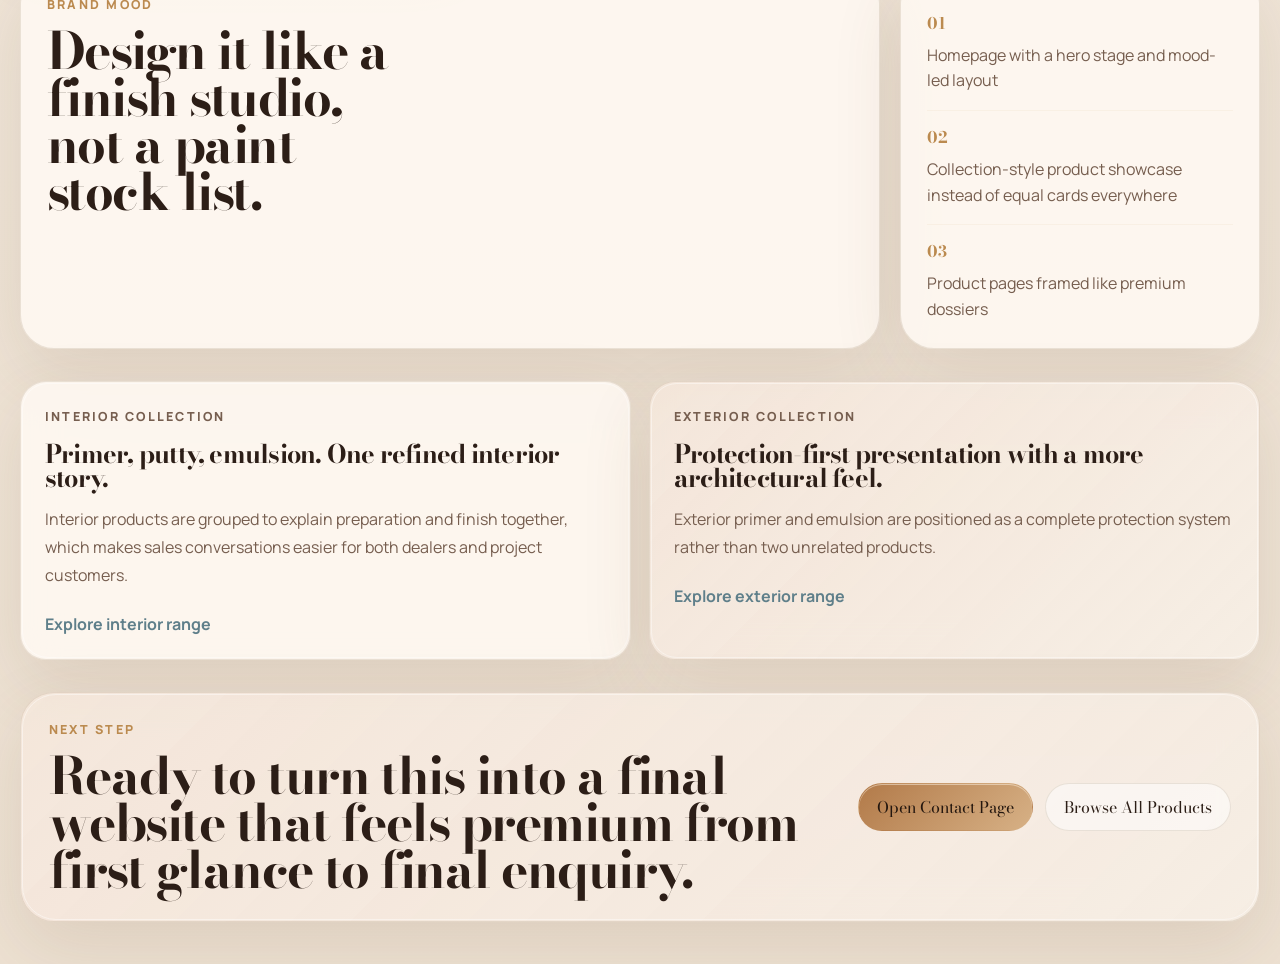
==== commit fdeca9e1: "demo" ====
--- a/index.html
+++ b/index.html
@@ -60,6 +60,21 @@
             <a class="button button--ghost" href="about.html">See Brand Story</a>
           </div>
 
+          <div class="hero-manifesto">
+            <div>
+              <span>01</span>
+              <p>Luxury color-led presentation</p>
+            </div>
+            <div>
+              <span>02</span>
+              <p>Architecture-ready product stories</p>
+            </div>
+            <div>
+              <span>03</span>
+              <p>Calm, high-trust sales positioning</p>
+            </div>
+          </div>
+
           <div class="stat-row">
             <article class="stat-card">
               <strong>6</strong>
@@ -77,12 +92,26 @@
         </div>
 
         <div class="hero__visual reveal">
-          <div class="hero-panel hero-panel--quote">
-            <p>Collection Direction</p>
-            <h2>Less catalogue. More considered brand theatre.</h2>
-          </div>
-
-          <div class="hero-mosaic" id="heroMosaic"></div>
+          <div class="hero-stage">
+            <div class="hero-stage__intro">
+              <p>Collection Direction</p>
+              <h2>Less catalogue. More considered brand theatre.</h2>
+            </div>
+            <div class="hero-stage__product" id="heroSignatureProduct"></div>
+            <div class="hero-stage__aside">
+              <div class="hero-stage__note">
+                <span>Material mood</span>
+                <p>Warm neutrals, architectural surfaces, premium finish stories.</p>
+              </div>
+              <div class="hero-stage__chips">
+                <span>Rich matt</span>
+                <span>Facade sheen</span>
+                <span>Primer systems</span>
+              </div>
+            </div>
+          </div>
+
+          <div class="hero-ribbon" id="heroRibbon"></div>
         </div>
       </section>
 
@@ -93,38 +122,34 @@
         <span>Interior and exterior collections</span>
       </section>
 
-      <section class="section-block intro-grid">
-        <div class="section-heading reveal">
+      <section class="section-block atelier-block">
+        <div class="atelier-copy reveal">
           <p class="eyebrow">Luxury Positioning</p>
-          <h2>A multi-page structure gives the brand more restraint, more atmosphere, and more presence.</h2>
-        </div>
-
-        <div class="editorial-grid">
-          <article class="editorial-card reveal">
+          <h2>A more premium website needs signature moments, not just neat sections.</h2>
+          <p class="lead">
+            The goal here is to make Wall King feel like a brand with taste. Bigger negative space,
+            stronger composition, and more deliberate product framing help it move away from standard
+            small-business website patterns.
+          </p>
+        </div>
+
+        <div class="atelier-panels">
+          <article class="atelier-card atelier-card--large reveal">
             <span class="pill">Arrival</span>
-            <h3>Let the first screen feel composed, not crowded.</h3>
-            <p>
-              Larger typography, layered surfaces, and confident spacing help the site feel designed
-              instead of assembled.
-            </p>
+            <h3>Let the first impression feel composed and expensive.</h3>
+            <p>The homepage now behaves more like a brand campaign than a list of information blocks.</p>
           </article>
 
-          <article class="editorial-card reveal">
+          <article class="atelier-card reveal">
             <span class="pill">Collections</span>
-            <h3>Present each product like part of a premium range.</h3>
-            <p>
-              Buyers can scan categories, compare finishes, and move into a dedicated detail page
-              without getting lost in one long scroll.
-            </p>
+            <h3>Curate product families with more visual restraint.</h3>
+            <p>Interior, exterior, and preparation categories are treated like collections, not simple filters.</p>
           </article>
 
-          <article class="editorial-card reveal">
+          <article class="atelier-card atelier-card--accent reveal">
             <span class="pill">Credibility</span>
-            <h3>Build trust with quieter, more confident presentation.</h3>
-            <p>
-              The About and Contact pages make the business feel more established for dealers,
-              builders, and homeowners.
-            </p>
+            <h3>Trust comes from tone as much as content.</h3>
+            <p>When the layout feels calmer and more deliberate, even familiar product information feels more premium.</p>
           </article>
         </div>
       </section>
@@ -139,7 +164,29 @@
           </p>
         </div>
 
-        <div class="featured-grid reveal" id="featuredProducts"></div>
+        <div class="featured-showcase reveal" id="featuredShowcase"></div>
+      </section>
+
+      <section class="section-block composition-block">
+        <article class="composition-quote reveal">
+          <p class="eyebrow">Brand Mood</p>
+          <h2>Design it like a finish studio, not a paint stock list.</h2>
+        </article>
+
+        <article class="composition-metrics reveal">
+          <div>
+            <strong>01</strong>
+            <span>Homepage with a hero stage and mood-led layout</span>
+          </div>
+          <div>
+            <strong>02</strong>
+            <span>Collection-style product showcase instead of equal cards everywhere</span>
+          </div>
+          <div>
+            <strong>03</strong>
+            <span>Product pages framed like premium dossiers</span>
+          </div>
+        </article>
       </section>
 
       <section class="section-block dual-panels">
--- a/styles.css
+++ b/styles.css
@@ -1,18 +1,18 @@
 :root {
-  --bg: #090607;
-  --bg-2: #161114;
-  --panel: rgba(24, 18, 19, 0.76);
-  --panel-strong: #1b1518;
-  --panel-soft: rgba(255, 248, 239, 0.04);
-  --line: rgba(223, 200, 161, 0.14);
-  --text: #f7f0e8;
-  --muted: #c6b8ac;
+  --bg: #f4ede2;
+  --bg-2: #ece1d2;
+  --panel: rgba(255, 250, 244, 0.84);
+  --panel-strong: #f7efe4;
+  --panel-soft: rgba(110, 73, 42, 0.04);
+  --line: rgba(124, 92, 59, 0.14);
+  --text: #2c1e17;
+  --muted: #765e4f;
   --orange: #b8784d;
   --salmon: #d1a27c;
   --blue: #9bc0cb;
   --lime: #b8d0a4;
-  --gold: #d9b37a;
-  --shadow: 0 30px 90px rgba(0, 0, 0, 0.42);
+  --gold: #bb8a4f;
+  --shadow: 0 24px 70px rgba(96, 67, 39, 0.12);
   --radius-xl: 34px;
   --radius-lg: 26px;
   --radius-md: 20px;
@@ -33,9 +33,9 @@
   font-family: "Manrope", sans-serif;
   color: var(--text);
   background:
-    radial-gradient(circle at top left, rgba(190, 125, 79, 0.18), transparent 24%),
-    radial-gradient(circle at 78% 12%, rgba(120, 89, 109, 0.12), transparent 24%),
-    linear-gradient(180deg, #070505 0%, #0d0a0c 42%, #120e11 100%);
+    radial-gradient(circle at top left, rgba(184, 120, 77, 0.18), transparent 24%),
+    radial-gradient(circle at 78% 12%, rgba(196, 172, 146, 0.18), transparent 24%),
+    linear-gradient(180deg, #f7f0e6 0%, #f3eadf 42%, #ede1d2 100%);
 }
 
 img {
@@ -59,11 +59,11 @@
   inset: 0;
   pointer-events: none;
   background-image:
-    linear-gradient(rgba(255, 255, 255, 0.02) 1px, transparent 1px),
-    linear-gradient(90deg, rgba(255, 255, 255, 0.02) 1px, transparent 1px);
+    linear-gradient(rgba(113, 82, 53, 0.03) 1px, transparent 1px),
+    linear-gradient(90deg, rgba(113, 82, 53, 0.03) 1px, transparent 1px);
   background-size: 22px 22px;
   mask-image: radial-gradient(circle at center, black 30%, transparent 92%);
-  opacity: 0.45;
+  opacity: 0.5;
 }
 
 .page-frame {
@@ -84,7 +84,7 @@
   margin-bottom: 28px;
   border: 1px solid var(--line);
   border-radius: 28px;
-  background: rgba(13, 15, 31, 0.76);
+  background: rgba(252, 246, 239, 0.82);
   backdrop-filter: blur(18px);
   box-shadow: var(--shadow);
 }
@@ -102,7 +102,7 @@
   height: 48px;
   border-radius: 16px;
   background: linear-gradient(135deg, var(--gold), var(--orange));
-  color: #0b0c16;
+  color: #20150f;
   font-family: "Bodoni Moda", serif;
   font-size: 1rem;
   font-weight: 900;
@@ -118,7 +118,7 @@
 .header-cta,
 .filter-chip,
 .pill {
-  font-family: "Archivo", sans-serif;
+  font-family: "Bodoni Moda", serif;
 }
 
 .brand__text strong {
@@ -166,13 +166,13 @@
 .button--primary {
   border: 1px solid transparent;
   background: linear-gradient(135deg, #b27a49, #d7b186);
-  color: #140d09;
+  color: #24170f;
   box-shadow: inset 0 1px 0 rgba(255, 245, 230, 0.5);
 }
 
 .button--ghost {
   border: 1px solid var(--line);
-  background: rgba(255, 248, 239, 0.025);
+  background: rgba(255, 255, 255, 0.5);
 }
 
 .button:hover,
@@ -257,7 +257,7 @@
   padding: 18px 20px;
   border: 1px solid var(--line);
   border-radius: 22px;
-  background: linear-gradient(135deg, rgba(217, 179, 122, 0.07), rgba(255, 255, 255, 0.02));
+  background: linear-gradient(135deg, rgba(217, 179, 122, 0.12), rgba(255, 255, 255, 0.42));
 }
 
 .hero-note span {
@@ -286,6 +286,32 @@
 
 .hero__actions {
   margin: 28px 0 30px;
+}
+
+.hero-manifesto {
+  display: grid;
+  grid-template-columns: repeat(3, minmax(0, 1fr));
+  gap: 12px;
+  margin-bottom: 20px;
+}
+
+.hero-manifesto div {
+  padding: 16px 0 0;
+  border-top: 1px solid var(--line);
+}
+
+.hero-manifesto span {
+  display: inline-block;
+  margin-bottom: 10px;
+  color: var(--gold);
+  font-family: "Bodoni Moda", serif;
+  font-size: 0.86rem;
+}
+
+.hero-manifesto p {
+  margin: 0;
+  color: var(--muted);
+  line-height: 1.6;
 }
 
 .stat-row {
@@ -323,7 +349,7 @@
   position: absolute;
   inset: 1px;
   border-radius: inherit;
-  border: 1px solid rgba(255, 246, 232, 0.04);
+  border: 1px solid rgba(255, 255, 255, 0.42);
   pointer-events: none;
 }
 
@@ -343,20 +369,25 @@
   gap: 16px;
 }
 
-.hero-panel {
-  min-height: 240px;
-  padding: 24px;
+.hero-stage {
+  display: grid;
+  grid-template-columns: minmax(0, 1fr) 180px;
+  gap: 16px;
+  padding: 20px;
   border-radius: var(--radius-xl);
-}
-
-.hero-panel--quote {
+  border: 1px solid var(--line);
   background:
-    linear-gradient(135deg, rgba(184, 120, 77, 0.16), rgba(79, 59, 77, 0.22)),
+    linear-gradient(145deg, rgba(219, 191, 158, 0.42), rgba(255, 248, 241, 0.84)),
     var(--panel);
-}
-
-.hero-panel p {
-  margin: 0 0 16px;
+  box-shadow: var(--shadow);
+}
+
+.hero-stage__intro {
+  grid-column: 1 / -1;
+}
+
+.hero-stage__intro p {
+  margin: 0 0 14px;
   color: var(--gold);
   font-size: 0.82rem;
   font-weight: 800;
@@ -364,37 +395,127 @@
   text-transform: uppercase;
 }
 
-.hero-panel h2 {
-  max-width: 8ch;
-}
-
-.hero-mosaic {
+.hero-stage__intro h2 {
+  max-width: 9ch;
+}
+
+.signature-card {
+  display: grid;
+  grid-template-columns: 1fr;
+  gap: 16px;
+  padding: 16px;
+  border-radius: 28px;
+  background: rgba(255, 255, 255, 0.5);
+  border: 1px solid rgba(223, 200, 161, 0.12);
+}
+
+.signature-card__media {
+  display: grid;
+  place-items: center;
+  min-height: 300px;
+  border-radius: 24px;
+  background:
+    radial-gradient(circle at top, rgba(255, 248, 239, 0.42), transparent 36%),
+    linear-gradient(180deg, rgba(255, 248, 239, 0.42), rgba(255, 255, 255, 0.22));
+}
+
+.signature-card__media img {
+  max-width: 260px;
+  max-height: 260px;
+  object-fit: contain;
+  filter: drop-shadow(0 28px 34px rgba(0, 0, 0, 0.34));
+}
+
+.signature-card__body h3 {
+  margin: 14px 0 10px;
+}
+
+.signature-card__body p {
+  margin: 0;
+  color: var(--muted);
+  line-height: 1.7;
+}
+
+.hero-stage__aside {
+  display: grid;
+  align-content: start;
+  gap: 14px;
+}
+
+.hero-stage__note {
+  padding: 16px;
+  border-radius: 20px;
+  background: rgba(255, 255, 255, 0.54);
+  border: 1px solid rgba(223, 200, 161, 0.12);
+}
+
+.hero-stage__note span {
+  display: block;
+  margin-bottom: 8px;
+  color: var(--gold);
+  font-size: 0.74rem;
+  font-weight: 800;
+  letter-spacing: 0.16em;
+  text-transform: uppercase;
+}
+
+.hero-stage__note p {
+  margin: 0;
+  color: var(--muted);
+  line-height: 1.65;
+}
+
+.hero-stage__chips {
+  display: grid;
+  gap: 10px;
+}
+
+.hero-stage__chips span {
+  display: block;
+  padding: 12px 14px;
+  border-radius: 999px;
+  background: rgba(255, 255, 255, 0.56);
+  border: 1px solid rgba(223, 200, 161, 0.12);
+  color: var(--text);
+  text-align: center;
+}
+
+.hero-ribbon {
   display: grid;
   grid-template-columns: repeat(3, minmax(0, 1fr));
   gap: 14px;
 }
 
-.mosaic-card {
-  padding: 14px;
-  border-radius: 24px;
-  border: 1px solid var(--line);
-  background:
-    linear-gradient(180deg, rgba(255, 248, 239, 0.08), rgba(255, 255, 255, 0.015)),
-    linear-gradient(135deg, rgba(217, 179, 122, 0.04), rgba(255, 255, 255, 0));
-}
-
-.mosaic-card img {
+.ribbon-card {
+  display: grid;
+  grid-template-columns: 82px 1fr;
+  gap: 12px;
+  align-items: center;
+  padding: 12px;
+  border-radius: 22px;
+  border: 1px solid var(--line);
+  background: rgba(255, 255, 255, 0.52);
+}
+
+.ribbon-card img {
   width: 100%;
-  aspect-ratio: 3 / 4;
+  aspect-ratio: 1 / 1;
   object-fit: contain;
-  filter: drop-shadow(0 20px 28px rgba(0, 0, 0, 0.26));
-}
-
-.mosaic-card span {
+}
+
+.ribbon-card span,
+.ribbon-card small {
   display: block;
-  margin-top: 12px;
+}
+
+.ribbon-card span {
   font-weight: 700;
   line-height: 1.35;
+}
+
+.ribbon-card small {
+  margin-top: 6px;
+  color: var(--muted);
 }
 
 .ticker {
@@ -405,7 +526,7 @@
   margin-bottom: 36px;
   border: 1px solid var(--line);
   border-radius: 999px;
-  background: rgba(255, 248, 239, 0.02);
+  background: rgba(255, 255, 255, 0.38);
 }
 
 .ticker span {
@@ -423,11 +544,6 @@
 
 .section-heading h2 {
   max-width: 12ch;
-}
-
-.intro-grid {
-  display: grid;
-  gap: 22px;
 }
 
 .editorial-grid,
@@ -441,8 +557,49 @@
   gap: 18px;
 }
 
-.editorial-grid {
-  grid-template-columns: repeat(3, minmax(0, 1fr));
+.atelier-block {
+  display: grid;
+  grid-template-columns: minmax(0, 0.9fr) minmax(0, 1.1fr);
+  gap: 22px;
+  align-items: start;
+}
+
+.atelier-panels {
+  display: grid;
+  grid-template-columns: repeat(2, minmax(0, 1fr));
+  gap: 18px;
+}
+
+.atelier-card {
+  padding: 24px;
+  border-radius: var(--radius-lg);
+  border: 1px solid var(--line);
+  background: var(--panel);
+  box-shadow: var(--shadow);
+}
+
+.atelier-card h3 {
+  margin: 16px 0 12px;
+}
+
+.atelier-card p {
+  margin: 0;
+  color: var(--muted);
+  line-height: 1.75;
+}
+
+.atelier-card--large {
+  grid-row: span 2;
+  min-height: 100%;
+  background:
+    linear-gradient(145deg, rgba(217, 179, 122, 0.16), rgba(255, 255, 255, 0.42)),
+    var(--panel);
+}
+
+.atelier-card--accent {
+  background:
+    linear-gradient(145deg, rgba(184, 120, 77, 0.14), rgba(214, 192, 170, 0.28)),
+    var(--panel);
 }
 
 .editorial-card,
@@ -481,8 +638,63 @@
   gap: 22px;
 }
 
-.featured-grid {
-  grid-template-columns: repeat(4, minmax(0, 1fr));
+.featured-showcase {
+  display: grid;
+  grid-template-columns: 1.2fr 1fr 1fr;
+  gap: 18px;
+}
+
+.showcase-card {
+  display: grid;
+  gap: 0;
+  overflow: hidden;
+  border-radius: 28px;
+  border: 1px solid var(--line);
+  background: var(--panel);
+  box-shadow: var(--shadow);
+}
+
+.showcase-card--primary {
+  grid-row: span 2;
+}
+
+.showcase-card__media {
+  display: grid;
+  place-items: center;
+  min-height: 320px;
+  padding: 26px;
+  background:
+    linear-gradient(180deg, rgba(255, 248, 239, 0.24), rgba(255, 255, 255, 0.22)),
+    linear-gradient(145deg, rgba(184, 120, 77, 0.12), rgba(214, 192, 170, 0.18));
+}
+
+.showcase-card--primary .showcase-card__media {
+  min-height: 520px;
+}
+
+.showcase-card__media img {
+  max-width: 100%;
+  max-height: 300px;
+  object-fit: contain;
+  filter: drop-shadow(0 30px 38px rgba(0, 0, 0, 0.28));
+}
+
+.showcase-card--primary .showcase-card__media img {
+  max-height: 360px;
+}
+
+.showcase-card__body {
+  padding: 22px;
+}
+
+.showcase-card__body h3 {
+  margin: 14px 0 10px;
+}
+
+.showcase-card__body p {
+  margin: 0;
+  color: var(--muted);
+  line-height: 1.7;
 }
 
 .catalog-grid {
@@ -507,8 +719,8 @@
   min-height: 270px;
   padding: 22px;
   background:
-    linear-gradient(180deg, rgba(255, 248, 239, 0.06), rgba(255, 255, 255, 0.015)),
-    linear-gradient(135deg, rgba(184, 120, 77, 0.08), rgba(97, 71, 94, 0.08));
+    linear-gradient(180deg, rgba(255, 248, 239, 0.2), rgba(255, 255, 255, 0.22)),
+    linear-gradient(135deg, rgba(184, 120, 77, 0.08), rgba(214, 192, 170, 0.18));
 }
 
 .catalog-card__media img {
@@ -541,7 +753,7 @@
   min-height: 38px;
   padding: 0 12px;
   border-radius: 999px;
-  background: rgba(255, 248, 239, 0.05);
+  background: rgba(255, 255, 255, 0.65);
   border: 1px solid rgba(217, 179, 122, 0.08);
 }
 
@@ -564,11 +776,54 @@
   grid-template-columns: repeat(2, minmax(0, 1fr));
 }
 
+.composition-block {
+  display: grid;
+  grid-template-columns: minmax(0, 1fr) 360px;
+  gap: 20px;
+  align-items: stretch;
+}
+
+.composition-quote,
+.composition-metrics {
+  padding: 26px;
+  border-radius: var(--radius-xl);
+  border: 1px solid var(--line);
+  background: var(--panel);
+  box-shadow: var(--shadow);
+}
+
+.composition-quote h2 {
+  max-width: 11ch;
+}
+
+.composition-metrics {
+  display: grid;
+  gap: 16px;
+}
+
+.composition-metrics div {
+  padding-top: 14px;
+  border-top: 1px solid rgba(223, 200, 161, 0.14);
+}
+
+.composition-metrics strong {
+  display: inline-block;
+  margin-bottom: 8px;
+  color: var(--gold);
+  font-family: "Bodoni Moda", serif;
+}
+
+.composition-metrics span {
+  display: block;
+  color: var(--muted);
+  line-height: 1.6;
+}
+
 .story-panel--accent,
 .detail-panel--dark,
 .cta-slab {
   background:
-    linear-gradient(135deg, rgba(184, 120, 77, 0.12), rgba(89, 63, 79, 0.16)),
+    linear-gradient(135deg, rgba(184, 120, 77, 0.12), rgba(223, 207, 189, 0.22)),
     var(--panel);
 }
 
@@ -611,7 +866,7 @@
   padding: 0 14px;
   border-radius: 999px;
   border: 1px solid var(--line);
-  background: rgba(255, 248, 239, 0.03);
+  background: rgba(255, 255, 255, 0.62);
 }
 
 .filter-chip.is-active {
@@ -645,8 +900,8 @@
   border-radius: 30px;
   border: 1px solid var(--line);
   background:
-    radial-gradient(circle at top, rgba(255, 248, 239, 0.12), transparent 34%),
-    linear-gradient(180deg, rgba(255, 248, 239, 0.06), rgba(255, 255, 255, 0.02));
+    radial-gradient(circle at top, rgba(255, 248, 239, 0.38), transparent 34%),
+    linear-gradient(180deg, rgba(255, 248, 239, 0.22), rgba(255, 255, 255, 0.2));
   box-shadow: var(--shadow);
 }
 
@@ -682,7 +937,7 @@
 .spec-grid div {
   padding: 16px;
   border-radius: 18px;
-  background: rgba(255, 248, 239, 0.05);
+  background: rgba(255, 255, 255, 0.62);
   border: 1px solid rgba(217, 179, 122, 0.08);
 }
 
@@ -691,6 +946,10 @@
   margin-bottom: 8px;
   color: var(--muted);
   font-size: 0.86rem;
+}
+
+.text-link {
+  color: #5f7f8a;
 }
 
 .process-strip {
@@ -765,18 +1024,20 @@
   .hero--home,
   .dual-panels,
   .catalog-grid,
-  .featured-grid,
+  .featured-showcase,
   .product-layout,
   .product-hero,
   .process-strip,
   .timeline-strip,
   .about-grid,
   .contact-grid,
-  .editorial-grid {
+  .atelier-block,
+  .composition-block {
     grid-template-columns: 1fr;
   }
 
-  .featured-grid {
+  .featured-showcase,
+  .atelier-panels {
     grid-template-columns: repeat(2, minmax(0, 1fr));
   }
 
@@ -786,6 +1047,10 @@
 
   .cta-slab {
     grid-template-columns: 1fr;
+  }
+
+  .showcase-card--primary {
+    grid-row: auto;
   }
 }
 
@@ -816,12 +1081,15 @@
     display: none;
   }
 
-  .hero-mosaic,
+  .hero-stage,
+  .hero-ribbon,
+  .hero-manifesto,
   .stat-row,
   .spec-grid,
   .ticker,
   .catalog-grid,
-  .featured-grid {
+  .featured-showcase,
+  .atelier-panels {
     grid-template-columns: 1fr;
   }
 
@@ -869,4 +1137,8 @@
     align-items: flex-start;
     flex-direction: column;
   }
-}
+
+  .ribbon-card {
+    grid-template-columns: 72px 1fr;
+  }
+}
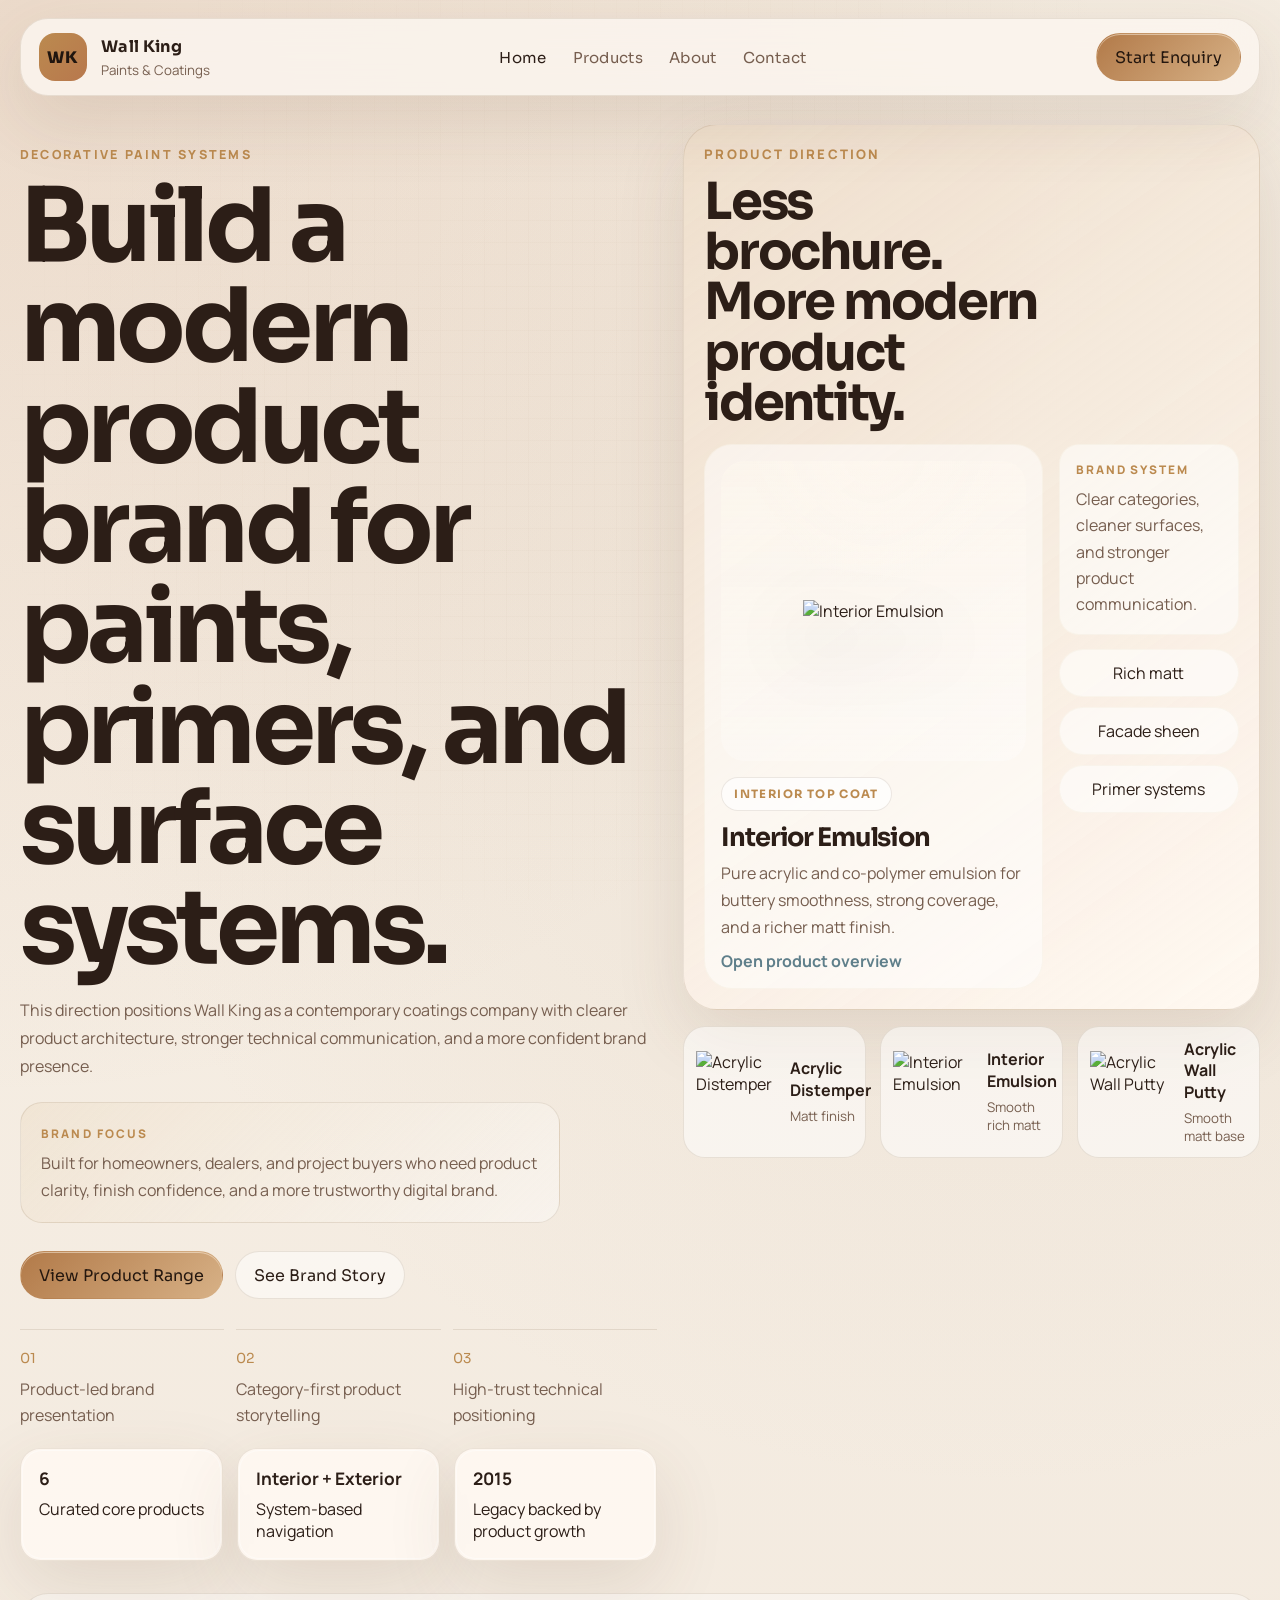
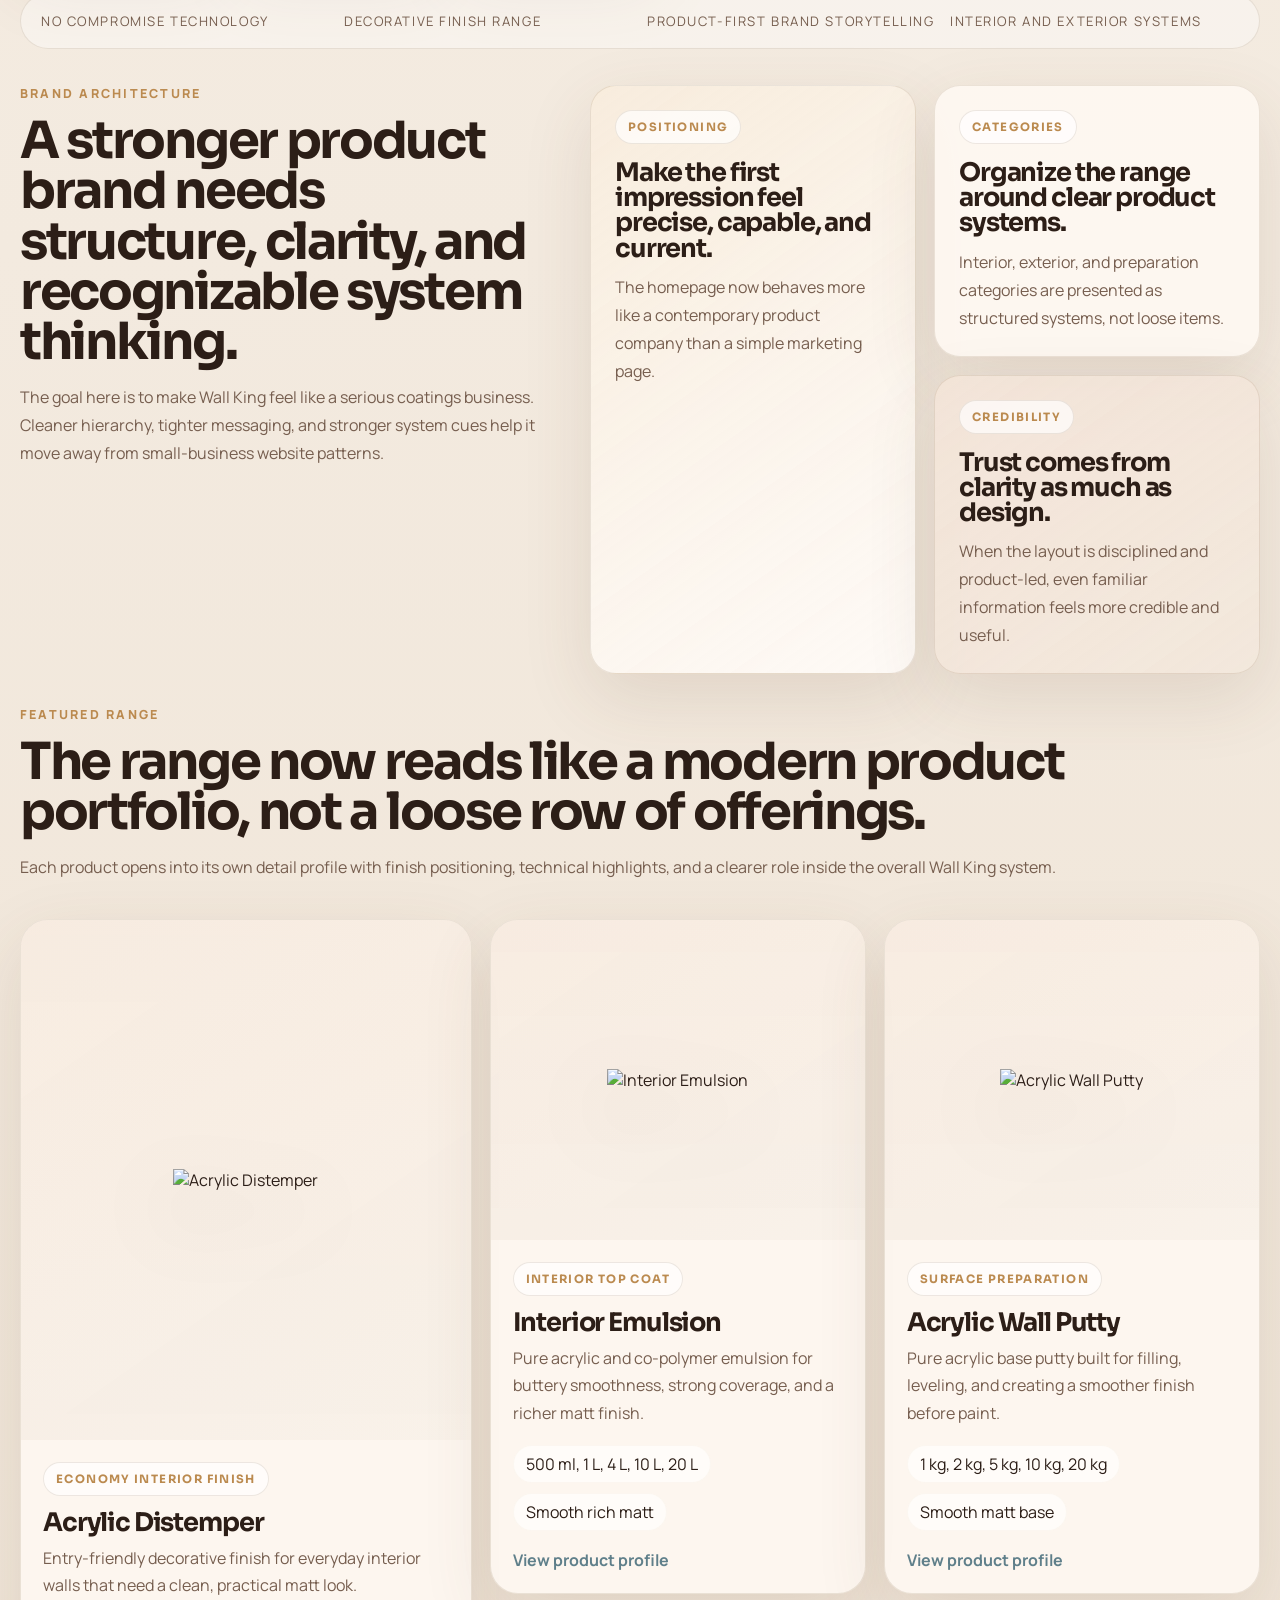
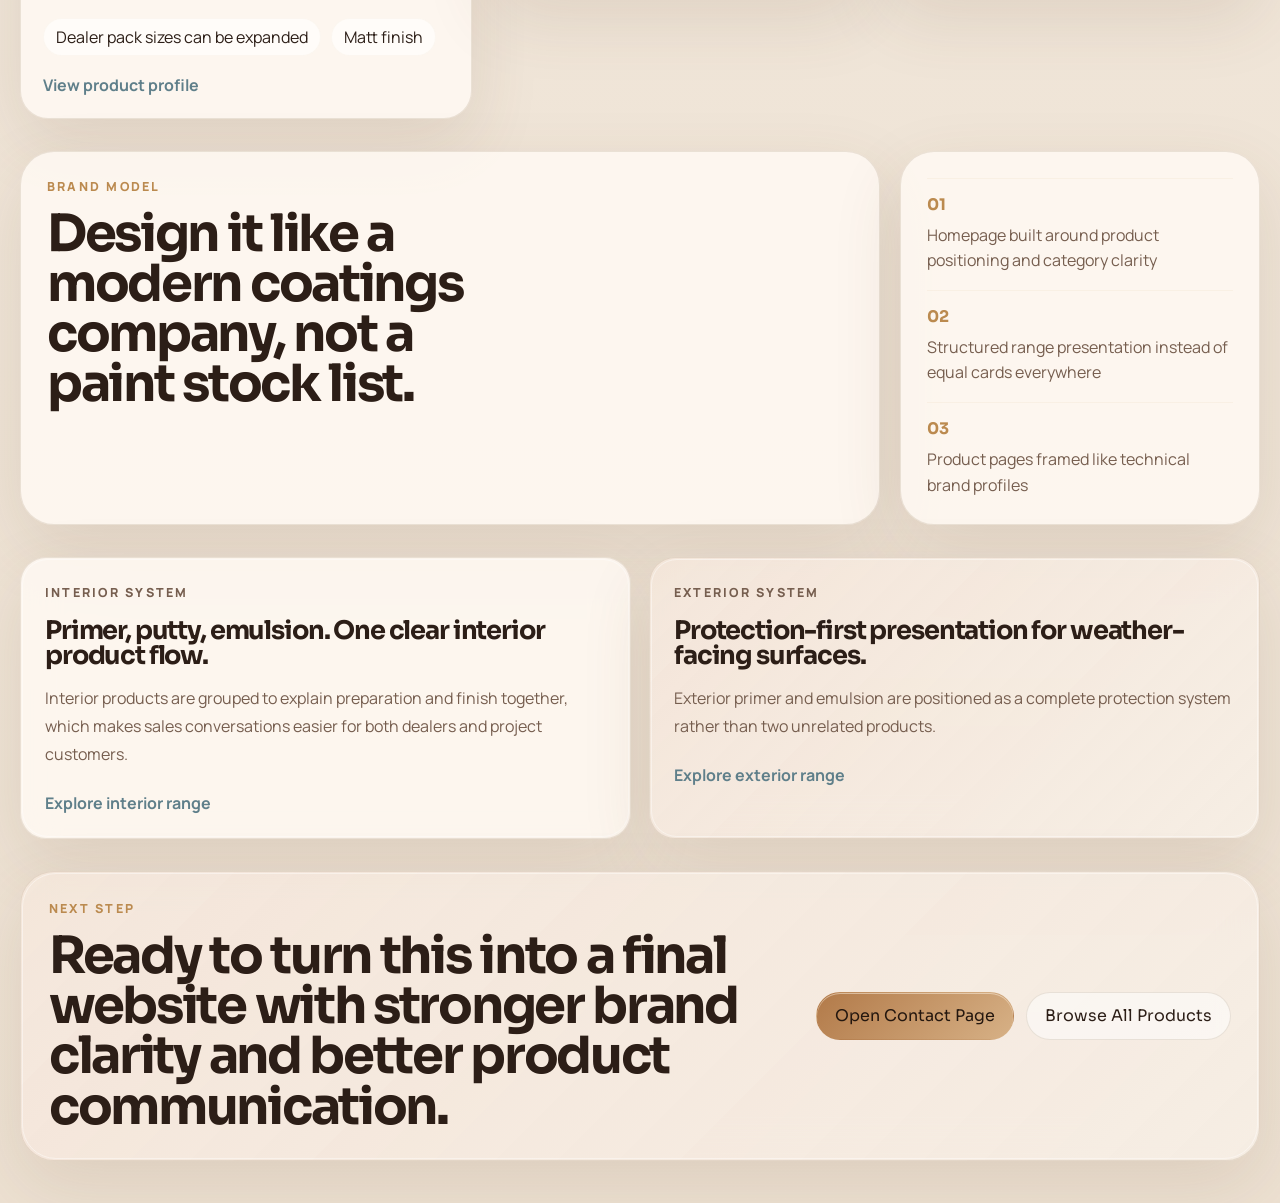
==== commit 75d549e4: "demo" ====
--- a/index.html
+++ b/index.html
@@ -10,7 +10,7 @@
   >
   <link rel="preconnect" href="https://fonts.googleapis.com">
   <link rel="preconnect" href="https://fonts.gstatic.com" crossorigin>
-  <link href="https://fonts.googleapis.com/css2?family=Bodoni+Moda:opsz,wght@6..96,600;6..96,700;6..96,800&family=Manrope:wght@400;500;600;700;800&display=swap" rel="stylesheet">
+  <link href="https://fonts.googleapis.com/css2?family=Sora:wght@400;500;600;700;800&family=Manrope:wght@400;500;600;700;800&display=swap" rel="stylesheet">
   <link rel="stylesheet" href="styles.css">
 </head>
 <body data-page="home">
@@ -42,17 +42,16 @@
     <main>
       <section class="hero hero--home">
         <div class="hero__copy reveal">
-          <p class="eyebrow">Signature Paint Collection</p>
-          <h1>Craft a paint brand presence that feels tailored, polished, and quietly luxurious.</h1>
+          <p class="eyebrow">Decorative Paint Systems</p>
+          <h1>Build a modern product brand for paints, primers, and surface systems.</h1>
           <p class="lead">
-            This direction moves Wall King away from a basic catalogue look and into a more refined,
-            design-led experience with calmer spacing, richer materials, and product storytelling that
-            feels more exclusive.
+            This direction positions Wall King as a contemporary coatings company with clearer product
+            architecture, stronger technical communication, and a more confident brand presence.
           </p>
 
           <div class="hero-note">
-            <span>Signature finish language</span>
-            <p>Built for premium homes, dealer presentations, and clients who expect the brand to look as finished as the walls it sells.</p>
+            <span>Brand Focus</span>
+            <p>Built for homeowners, dealers, and project buyers who need product clarity, finish confidence, and a more trustworthy digital brand.</p>
           </div>
 
           <div class="hero__actions">
@@ -63,15 +62,15 @@
           <div class="hero-manifesto">
             <div>
               <span>01</span>
-              <p>Luxury color-led presentation</p>
+              <p>Product-led brand presentation</p>
             </div>
             <div>
               <span>02</span>
-              <p>Architecture-ready product stories</p>
+              <p>Category-first product storytelling</p>
             </div>
             <div>
               <span>03</span>
-              <p>Calm, high-trust sales positioning</p>
+              <p>High-trust technical positioning</p>
             </div>
           </div>
 
@@ -82,11 +81,11 @@
             </article>
             <article class="stat-card">
               <strong>Interior + Exterior</strong>
-              <span>Collection-led navigation</span>
+              <span>System-based navigation</span>
             </article>
             <article class="stat-card">
               <strong>2015</strong>
-              <span>Legacy elevated with style</span>
+              <span>Legacy backed by product growth</span>
             </article>
           </div>
         </div>
@@ -94,14 +93,14 @@
         <div class="hero__visual reveal">
           <div class="hero-stage">
             <div class="hero-stage__intro">
-              <p>Collection Direction</p>
-              <h2>Less catalogue. More considered brand theatre.</h2>
+              <p>Product Direction</p>
+              <h2>Less brochure. More modern product identity.</h2>
             </div>
             <div class="hero-stage__product" id="heroSignatureProduct"></div>
             <div class="hero-stage__aside">
               <div class="hero-stage__note">
-                <span>Material mood</span>
-                <p>Warm neutrals, architectural surfaces, premium finish stories.</p>
+                <span>Brand System</span>
+                <p>Clear categories, cleaner surfaces, and stronger product communication.</p>
               </div>
               <div class="hero-stage__chips">
                 <span>Rich matt</span>
@@ -117,50 +116,49 @@
 
       <section class="ticker reveal" aria-label="brand themes">
         <span>No compromise technology</span>
-        <span>Signature decorative finishes</span>
-        <span>Luxury-led product storytelling</span>
-        <span>Interior and exterior collections</span>
+        <span>Decorative finish range</span>
+        <span>Product-first brand storytelling</span>
+        <span>Interior and exterior systems</span>
       </section>
 
       <section class="section-block atelier-block">
         <div class="atelier-copy reveal">
-          <p class="eyebrow">Luxury Positioning</p>
-          <h2>A more premium website needs signature moments, not just neat sections.</h2>
+          <p class="eyebrow">Brand Architecture</p>
+          <h2>A stronger product brand needs structure, clarity, and recognizable system thinking.</h2>
           <p class="lead">
-            The goal here is to make Wall King feel like a brand with taste. Bigger negative space,
-            stronger composition, and more deliberate product framing help it move away from standard
-            small-business website patterns.
+            The goal here is to make Wall King feel like a serious coatings business. Cleaner hierarchy,
+            tighter messaging, and stronger system cues help it move away from small-business website patterns.
           </p>
         </div>
 
         <div class="atelier-panels">
           <article class="atelier-card atelier-card--large reveal">
-            <span class="pill">Arrival</span>
-            <h3>Let the first impression feel composed and expensive.</h3>
-            <p>The homepage now behaves more like a brand campaign than a list of information blocks.</p>
+            <span class="pill">Positioning</span>
+            <h3>Make the first impression feel precise, capable, and current.</h3>
+            <p>The homepage now behaves more like a contemporary product company than a simple marketing page.</p>
           </article>
 
           <article class="atelier-card reveal">
-            <span class="pill">Collections</span>
-            <h3>Curate product families with more visual restraint.</h3>
-            <p>Interior, exterior, and preparation categories are treated like collections, not simple filters.</p>
+            <span class="pill">Categories</span>
+            <h3>Organize the range around clear product systems.</h3>
+            <p>Interior, exterior, and preparation categories are presented as structured systems, not loose items.</p>
           </article>
 
           <article class="atelier-card atelier-card--accent reveal">
             <span class="pill">Credibility</span>
-            <h3>Trust comes from tone as much as content.</h3>
-            <p>When the layout feels calmer and more deliberate, even familiar product information feels more premium.</p>
+            <h3>Trust comes from clarity as much as design.</h3>
+            <p>When the layout is disciplined and product-led, even familiar information feels more credible and useful.</p>
           </article>
         </div>
       </section>
 
       <section class="section-block featured-band">
         <div class="band-copy reveal">
-          <p class="eyebrow">Featured Collection</p>
-          <h2>The range now reads like a curated family of finishes, not a loose row of products.</h2>
+          <p class="eyebrow">Featured Range</p>
+          <h2>The range now reads like a modern product portfolio, not a loose row of offerings.</h2>
           <p class="lead">
-            Each product opens into its own detail profile with finish notes, specifications, and a
-            more premium narrative around where it belongs.
+            Each product opens into its own detail profile with finish positioning, technical highlights,
+            and a clearer role inside the overall Wall King system.
           </p>
         </div>
 
@@ -169,30 +167,30 @@
 
       <section class="section-block composition-block">
         <article class="composition-quote reveal">
-          <p class="eyebrow">Brand Mood</p>
-          <h2>Design it like a finish studio, not a paint stock list.</h2>
+          <p class="eyebrow">Brand Model</p>
+          <h2>Design it like a modern coatings company, not a paint stock list.</h2>
         </article>
 
         <article class="composition-metrics reveal">
           <div>
             <strong>01</strong>
-            <span>Homepage with a hero stage and mood-led layout</span>
+            <span>Homepage built around product positioning and category clarity</span>
           </div>
           <div>
             <strong>02</strong>
-            <span>Collection-style product showcase instead of equal cards everywhere</span>
+            <span>Structured range presentation instead of equal cards everywhere</span>
           </div>
           <div>
             <strong>03</strong>
-            <span>Product pages framed like premium dossiers</span>
+            <span>Product pages framed like technical brand profiles</span>
           </div>
         </article>
       </section>
 
       <section class="section-block dual-panels">
         <article class="story-panel reveal">
-          <p class="eyebrow">Interior Collection</p>
-          <h3>Primer, putty, emulsion. One refined interior story.</h3>
+          <p class="eyebrow">Interior System</p>
+          <h3>Primer, putty, emulsion. One clear interior product flow.</h3>
           <p>
             Interior products are grouped to explain preparation and finish together, which makes
             sales conversations easier for both dealers and project customers.
@@ -201,8 +199,8 @@
         </article>
 
         <article class="story-panel story-panel--accent reveal">
-          <p class="eyebrow">Exterior Collection</p>
-          <h3>Protection-first presentation with a more architectural feel.</h3>
+          <p class="eyebrow">Exterior System</p>
+          <h3>Protection-first presentation for weather-facing surfaces.</h3>
           <p>
             Exterior primer and emulsion are positioned as a complete protection system rather than
             two unrelated products.
@@ -214,7 +212,7 @@
       <section class="section-block cta-slab reveal">
         <div>
           <p class="eyebrow">Next Step</p>
-          <h2>Ready to turn this into a final website that feels premium from first glance to final enquiry.</h2>
+          <h2>Ready to turn this into a final website with stronger brand clarity and better product communication.</h2>
         </div>
         <div class="cta-slab__actions">
           <a class="button button--primary" href="contact.html">Open Contact Page</a>
--- a/styles.css
+++ b/styles.css
@@ -103,7 +103,7 @@
   border-radius: 16px;
   background: linear-gradient(135deg, var(--gold), var(--orange));
   color: #20150f;
-  font-family: "Bodoni Moda", serif;
+  font-family: "Sora", sans-serif;
   font-size: 1rem;
   font-weight: 900;
   letter-spacing: 0.08em;
@@ -118,7 +118,7 @@
 .header-cta,
 .filter-chip,
 .pill {
-  font-family: "Bodoni Moda", serif;
+  font-family: "Sora", sans-serif;
 }
 
 .brand__text strong {
@@ -216,8 +216,8 @@
 h2,
 h3 {
   margin: 0;
-  letter-spacing: -0.03em;
-  line-height: 0.92;
+  letter-spacing: -0.045em;
+  line-height: 0.98;
   font-weight: 700;
 }
 
@@ -304,7 +304,7 @@
   display: inline-block;
   margin-bottom: 10px;
   color: var(--gold);
-  font-family: "Bodoni Moda", serif;
+  font-family: "Sora", sans-serif;
   font-size: 0.86rem;
 }
 
@@ -617,10 +617,11 @@
   min-height: 34px;
   padding: 0 12px;
   border-radius: 999px;
-  border: 1px solid rgba(255, 255, 255, 0.08);
-  background: rgba(255, 255, 255, 0.05);
+  border: 1px solid rgba(111, 79, 47, 0.12);
+  background: rgba(255, 255, 255, 0.68);
   color: var(--gold);
-  font-size: 0.76rem;
+  font-size: 0.72rem;
+  font-weight: 700;
   letter-spacing: 0.12em;
   text-transform: uppercase;
 }
@@ -810,7 +811,8 @@
   display: inline-block;
   margin-bottom: 8px;
   color: var(--gold);
-  font-family: "Bodoni Moda", serif;
+  font-family: "Sora", sans-serif;
+  font-weight: 700;
 }
 
 .composition-metrics span {
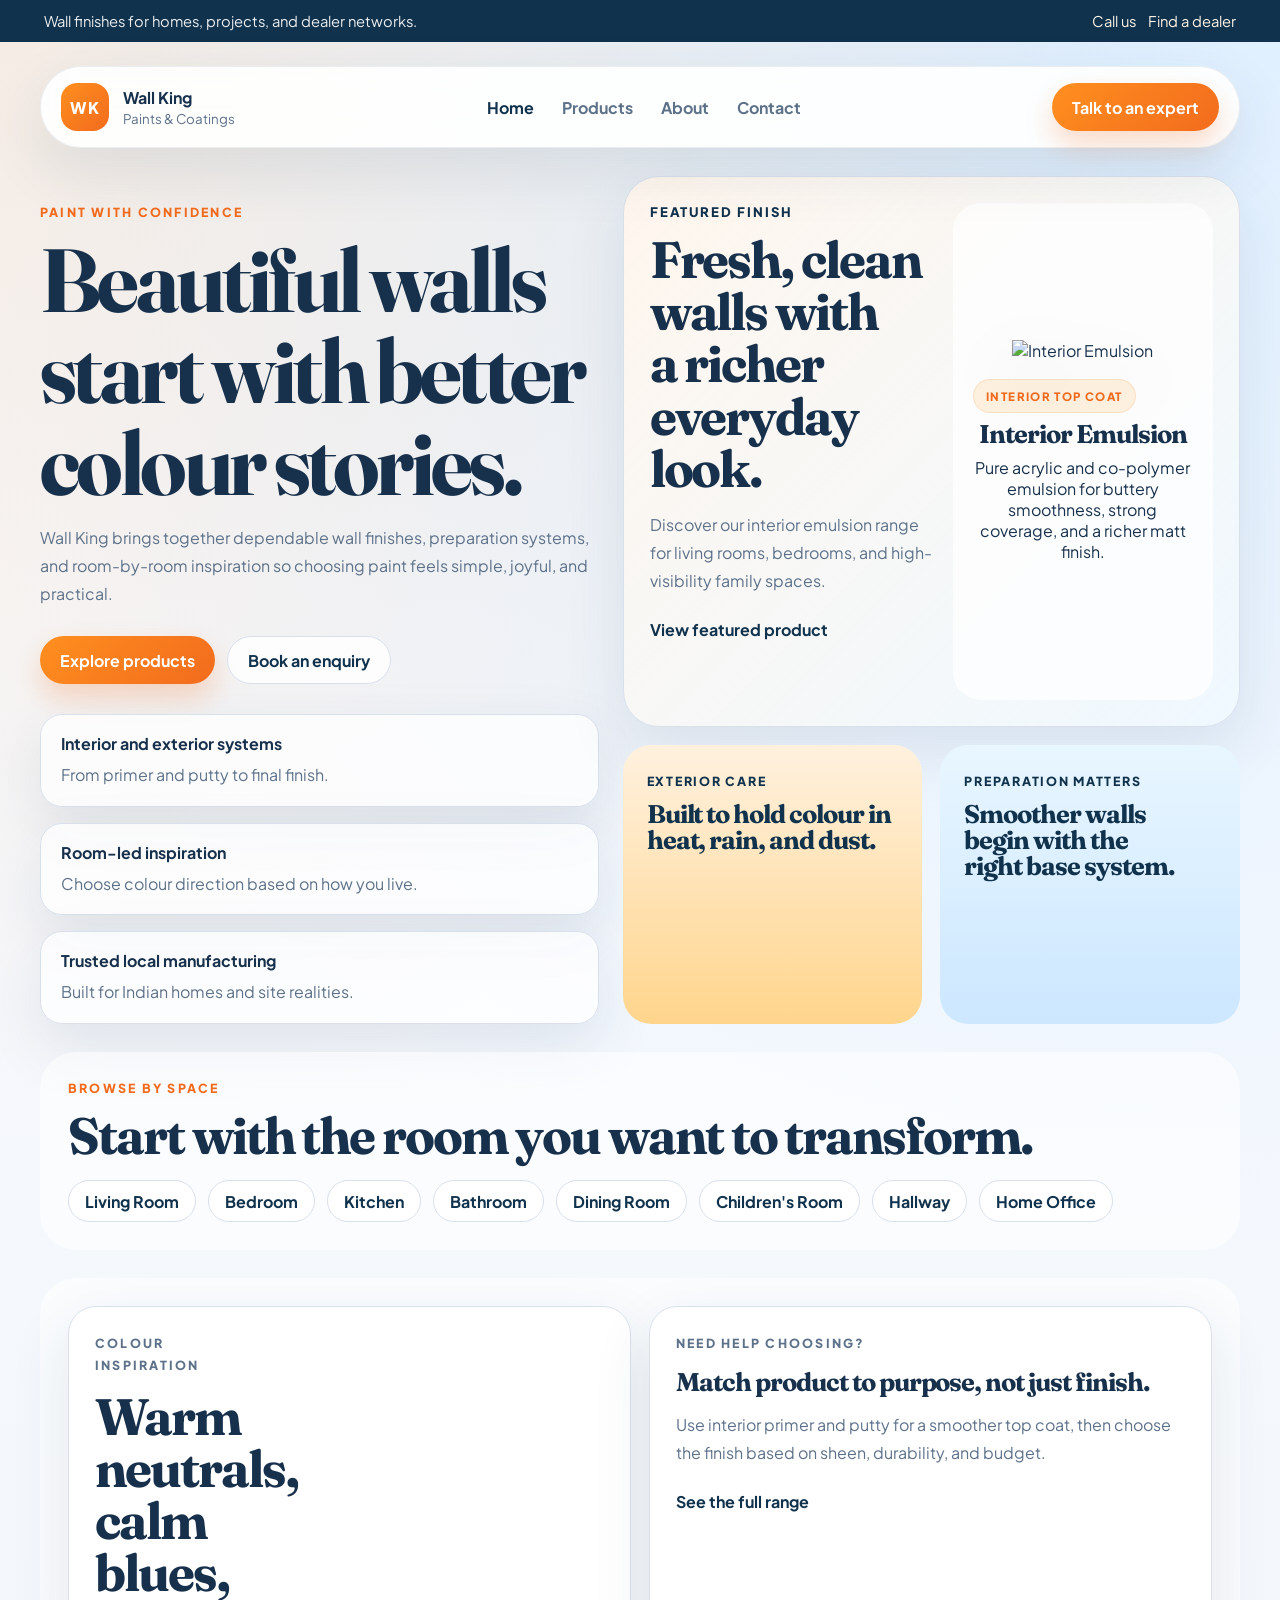
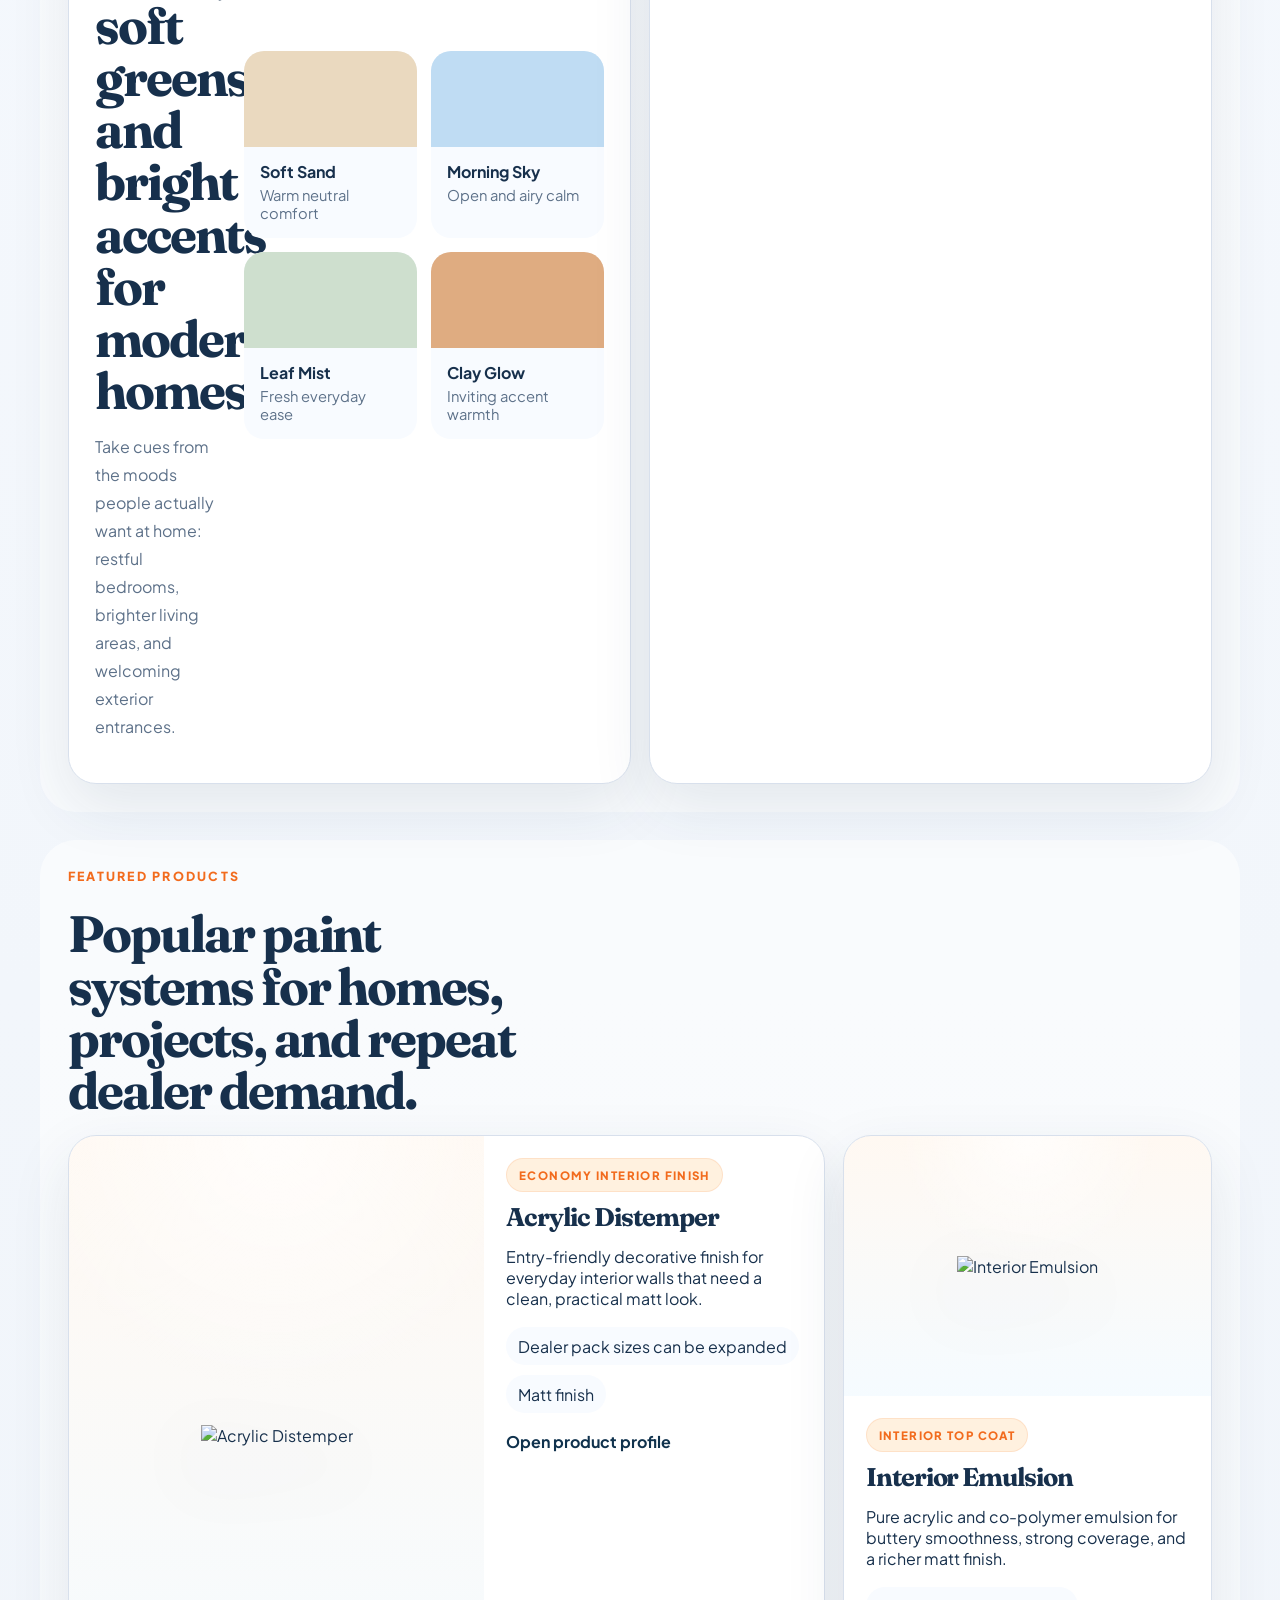
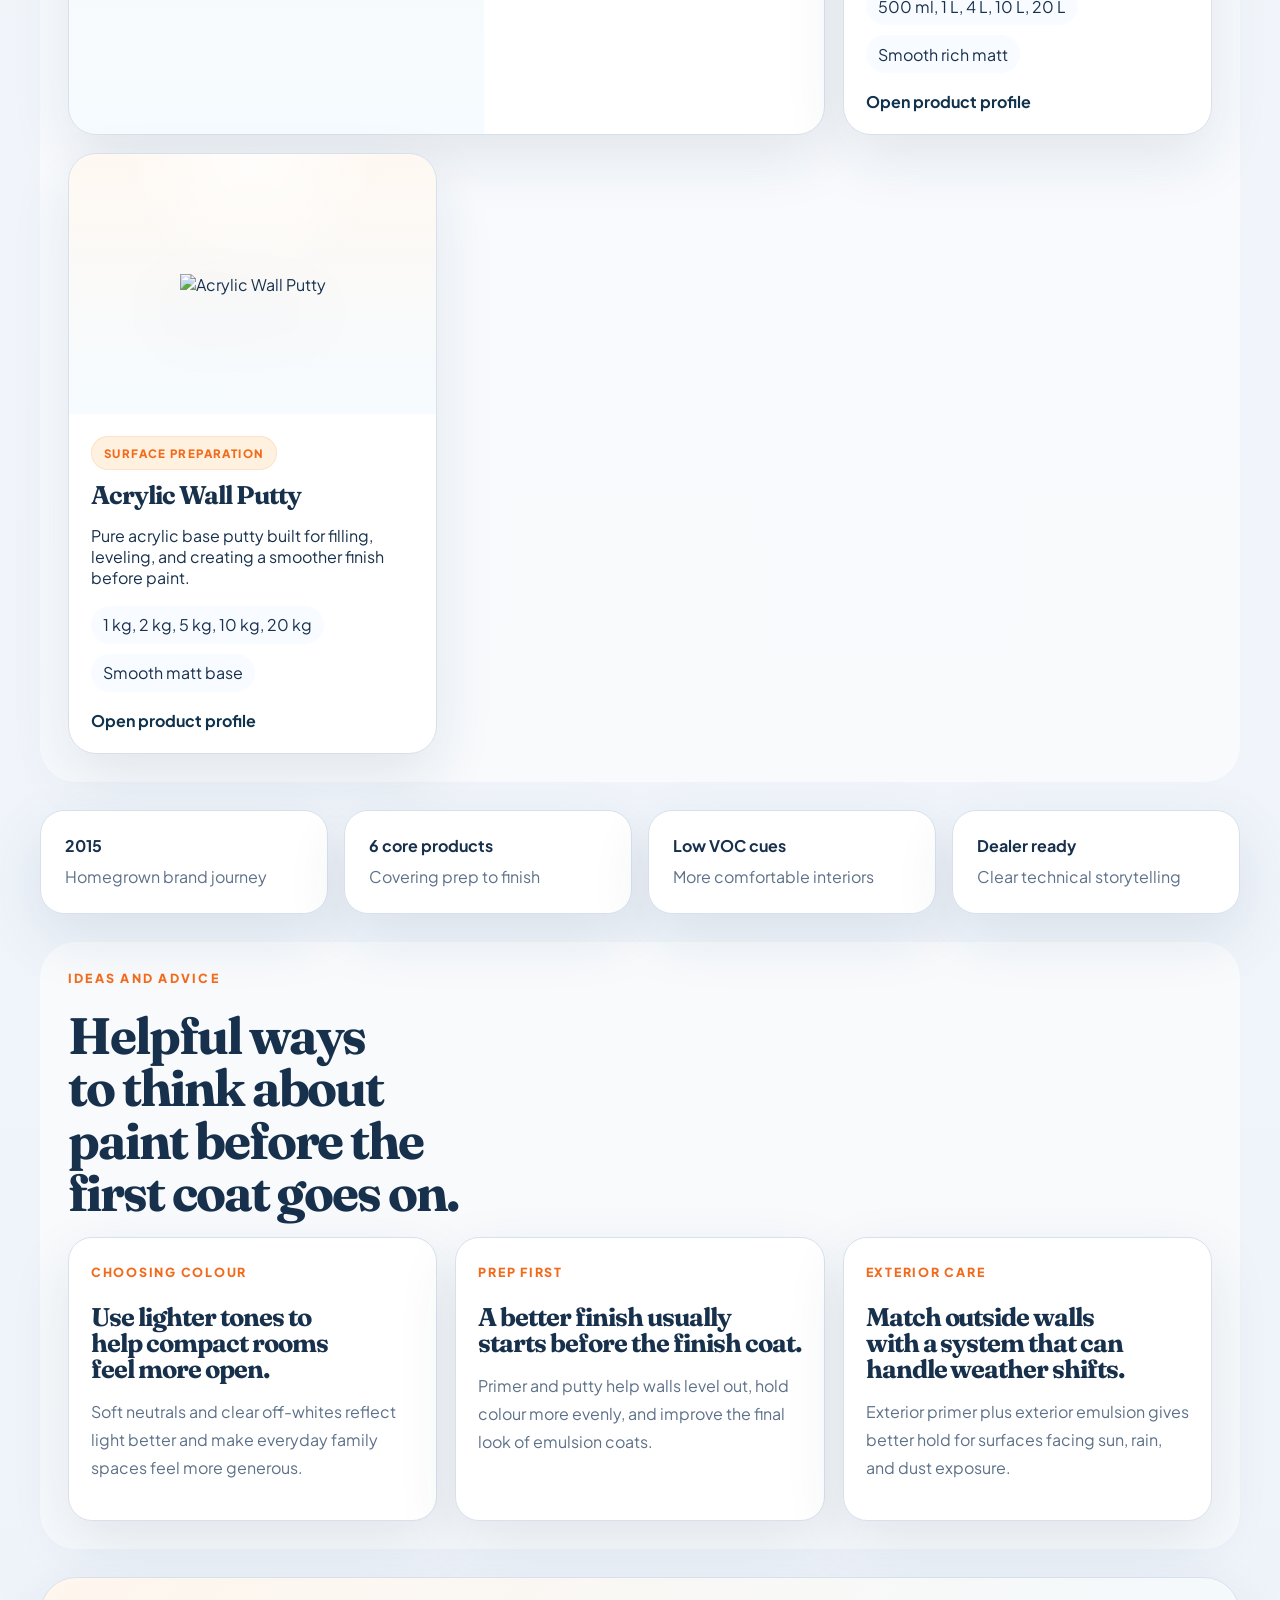
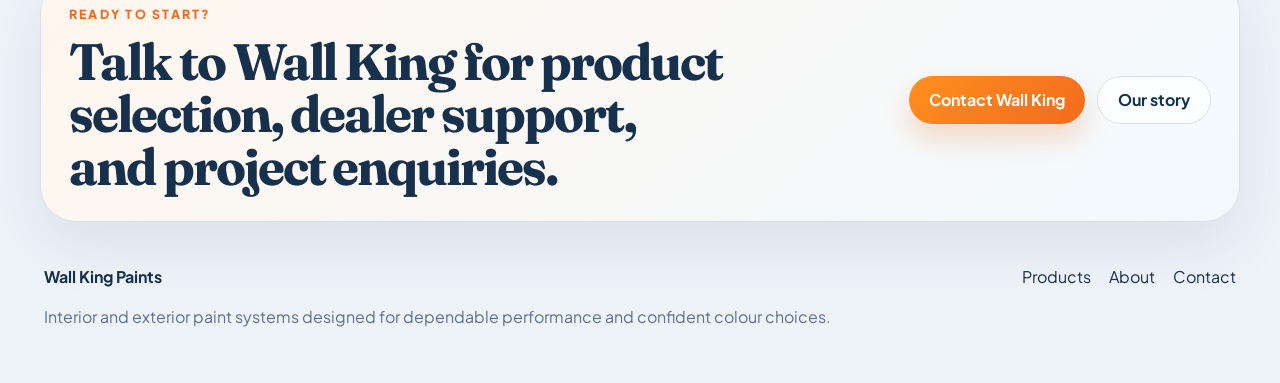
==== commit 2a0b8f30: "demo" ====
--- a/index.html
+++ b/index.html
@@ -3,223 +3,193 @@
 <head>
   <meta charset="UTF-8">
   <meta name="viewport" content="width=device-width, initial-scale=1.0">
-  <title>Wall King Paints | Premium Decorative Paint Systems</title>
+  <title>Wall King Paints | Colour Your Home with Confidence</title>
   <meta
     name="description"
-    content="Wall King Paints modern multi-page website concept with premium product storytelling for emulsions, primers, putty, and decorative finishes."
+    content="Explore Wall King Paints for interior and exterior wall finishes, surface preparation, colour inspiration, and trusted paint systems for every room."
   >
   <link rel="preconnect" href="https://fonts.googleapis.com">
   <link rel="preconnect" href="https://fonts.gstatic.com" crossorigin>
-  <link href="https://fonts.googleapis.com/css2?family=Sora:wght@400;500;600;700;800&family=Manrope:wght@400;500;600;700;800&display=swap" rel="stylesheet">
+  <link href="https://fonts.googleapis.com/css2?family=Plus+Jakarta+Sans:wght@400;500;600;700;800&family=Fraunces:opsz,wght@9..144,600;9..144,700&display=swap" rel="stylesheet">
   <link rel="stylesheet" href="styles.css">
 </head>
 <body data-page="home">
-  <div class="site-noise" aria-hidden="true"></div>
-  <div class="page-frame">
-    <header class="site-header">
-      <a class="brand" href="index.html" aria-label="Wall King home">
-        <span class="brand__mark">WK</span>
-        <span class="brand__text">
-          <strong>Wall King</strong>
-          <small>Paints & Coatings</small>
-        </span>
-      </a>
-
-      <button class="menu-toggle" type="button" aria-expanded="false" aria-controls="siteNav">
-        Menu
-      </button>
-
-      <nav class="site-nav" id="siteNav">
-        <a href="index.html" data-nav="home">Home</a>
-        <a href="products.html" data-nav="products">Products</a>
-        <a href="about.html" data-nav="about">About</a>
-        <a href="contact.html" data-nav="contact">Contact</a>
-      </nav>
-
-      <a class="header-cta" href="contact.html">Start Enquiry</a>
+  <div class="page-shell">
+    <header class="topbar">
+      <p>Wall finishes for homes, projects, and dealer networks.</p>
+      <div class="topbar__actions">
+        <a href="tel:+917714916266">Call us</a>
+        <a href="contact.html">Find a dealer</a>
+      </div>
     </header>
 
-    <main>
-      <section class="hero hero--home">
-        <div class="hero__copy reveal">
-          <p class="eyebrow">Decorative Paint Systems</p>
-          <h1>Build a modern product brand for paints, primers, and surface systems.</h1>
-          <p class="lead">
-            This direction positions Wall King as a contemporary coatings company with clearer product
-            architecture, stronger technical communication, and a more confident brand presence.
-          </p>
+    <div class="page-frame">
+      <header class="site-header">
+        <a class="brand" href="index.html" aria-label="Wall King home">
+          <span class="brand__mark">WK</span>
+          <span class="brand__text">
+            <strong>Wall King</strong>
+            <small>Paints & Coatings</small>
+          </span>
+        </a>
 
-          <div class="hero-note">
-            <span>Brand Focus</span>
-            <p>Built for homeowners, dealers, and project buyers who need product clarity, finish confidence, and a more trustworthy digital brand.</p>
-          </div>
+        <button class="menu-toggle" type="button" aria-expanded="false" aria-controls="siteNav">
+          Menu
+        </button>
 
-          <div class="hero__actions">
-            <a class="button button--primary" href="products.html">View Product Range</a>
-            <a class="button button--ghost" href="about.html">See Brand Story</a>
-          </div>
+        <nav class="site-nav" id="siteNav">
+          <a href="index.html" data-nav="home">Home</a>
+          <a href="products.html" data-nav="products">Products</a>
+          <a href="about.html" data-nav="about">About</a>
+          <a href="contact.html" data-nav="contact">Contact</a>
+        </nav>
 
-          <div class="hero-manifesto">
-            <div>
-              <span>01</span>
-              <p>Product-led brand presentation</p>
+        <a class="header-cta" href="contact.html">Talk to an expert</a>
+      </header>
+
+      <main>
+        <section class="hero hero--home">
+          <div class="hero__copy reveal">
+            <p class="eyebrow">Paint with confidence</p>
+            <h1>Beautiful walls start with better colour stories.</h1>
+            <p class="lead">
+              Wall King brings together dependable wall finishes, preparation systems, and room-by-room inspiration
+              so choosing paint feels simple, joyful, and practical.
+            </p>
+            <div class="hero__actions">
+              <a class="button button--primary" href="products.html">Explore products</a>
+              <a class="button button--ghost" href="contact.html">Book an enquiry</a>
             </div>
-            <div>
-              <span>02</span>
-              <p>Category-first product storytelling</p>
-            </div>
-            <div>
-              <span>03</span>
-              <p>High-trust technical positioning</p>
-            </div>
-          </div>
-
-          <div class="stat-row">
-            <article class="stat-card">
-              <strong>6</strong>
-              <span>Curated core products</span>
-            </article>
-            <article class="stat-card">
-              <strong>Interior + Exterior</strong>
-              <span>System-based navigation</span>
-            </article>
-            <article class="stat-card">
-              <strong>2015</strong>
-              <span>Legacy backed by product growth</span>
-            </article>
-          </div>
-        </div>
-
-        <div class="hero__visual reveal">
-          <div class="hero-stage">
-            <div class="hero-stage__intro">
-              <p>Product Direction</p>
-              <h2>Less brochure. More modern product identity.</h2>
-            </div>
-            <div class="hero-stage__product" id="heroSignatureProduct"></div>
-            <div class="hero-stage__aside">
-              <div class="hero-stage__note">
-                <span>Brand System</span>
-                <p>Clear categories, cleaner surfaces, and stronger product communication.</p>
+            <div class="hero-points">
+              <div>
+                <strong>Interior and exterior systems</strong>
+                <span>From primer and putty to final finish.</span>
               </div>
-              <div class="hero-stage__chips">
-                <span>Rich matt</span>
-                <span>Facade sheen</span>
-                <span>Primer systems</span>
+              <div>
+                <strong>Room-led inspiration</strong>
+                <span>Choose colour direction based on how you live.</span>
+              </div>
+              <div>
+                <strong>Trusted local manufacturing</strong>
+                <span>Built for Indian homes and site realities.</span>
               </div>
             </div>
           </div>
 
-          <div class="hero-ribbon" id="heroRibbon"></div>
-        </div>
-      </section>
+          <div class="hero__visual reveal">
+            <div class="hero-panel hero-panel--main">
+              <div class="hero-panel__content">
+                <p>Featured finish</p>
+                <h2>Fresh, clean walls with a richer everyday look.</h2>
+                <p class="hero-panel__text">
+                  Discover our interior emulsion range for living rooms, bedrooms, and high-visibility family spaces.
+                </p>
+                <a class="text-link" href="product.html?slug=interior-emulsion">View featured product</a>
+              </div>
+              <div class="hero-panel__product" id="heroSignatureProduct"></div>
+            </div>
 
-      <section class="ticker reveal" aria-label="brand themes">
-        <span>No compromise technology</span>
-        <span>Decorative finish range</span>
-        <span>Product-first brand storytelling</span>
-        <span>Interior and exterior systems</span>
-      </section>
+            <div class="hero-grid">
+              <article class="hero-mini-card hero-mini-card--sun">
+                <span>Exterior care</span>
+                <h3>Built to hold colour in heat, rain, and dust.</h3>
+              </article>
+              <article class="hero-mini-card hero-mini-card--sky">
+                <span>Preparation matters</span>
+                <h3>Smoother walls begin with the right base system.</h3>
+              </article>
+            </div>
+          </div>
+        </section>
 
-      <section class="section-block atelier-block">
-        <div class="atelier-copy reveal">
-          <p class="eyebrow">Brand Architecture</p>
-          <h2>A stronger product brand needs structure, clarity, and recognizable system thinking.</h2>
-          <p class="lead">
-            The goal here is to make Wall King feel like a serious coatings business. Cleaner hierarchy,
-            tighter messaging, and stronger system cues help it move away from small-business website patterns.
-          </p>
-        </div>
+        <section class="section-block search-strip reveal">
+          <div>
+            <p class="eyebrow">Browse by space</p>
+            <h2>Start with the room you want to transform.</h2>
+          </div>
+          <div class="room-chips" id="roomChips"></div>
+        </section>
 
-        <div class="atelier-panels">
-          <article class="atelier-card atelier-card--large reveal">
-            <span class="pill">Positioning</span>
-            <h3>Make the first impression feel precise, capable, and current.</h3>
-            <p>The homepage now behaves more like a contemporary product company than a simple marketing page.</p>
+        <section class="section-block discovery-grid">
+          <article class="discovery-card discovery-card--wide reveal">
+            <div>
+              <p class="eyebrow">Colour inspiration</p>
+              <h2>Warm neutrals, calm blues, soft greens, and bright accents for modern homes.</h2>
+              <p class="lead">
+                Take cues from the moods people actually want at home: restful bedrooms, brighter living areas,
+                and welcoming exterior entrances.
+              </p>
+            </div>
+            <div class="swatch-grid" id="swatchGrid"></div>
           </article>
 
-          <article class="atelier-card reveal">
-            <span class="pill">Categories</span>
-            <h3>Organize the range around clear product systems.</h3>
-            <p>Interior, exterior, and preparation categories are presented as structured systems, not loose items.</p>
+          <article class="discovery-card reveal">
+            <p class="eyebrow">Need help choosing?</p>
+            <h3>Match product to purpose, not just finish.</h3>
+            <p>Use interior primer and putty for a smoother top coat, then choose the finish based on sheen, durability, and budget.</p>
+            <a class="text-link" href="products.html">See the full range</a>
           </article>
+        </section>
 
-          <article class="atelier-card atelier-card--accent reveal">
-            <span class="pill">Credibility</span>
-            <h3>Trust comes from clarity as much as design.</h3>
-            <p>When the layout is disciplined and product-led, even familiar information feels more credible and useful.</p>
+        <section class="section-block featured-band">
+          <div class="section-heading reveal">
+            <p class="eyebrow">Featured products</p>
+            <h2>Popular paint systems for homes, projects, and repeat dealer demand.</h2>
+          </div>
+          <div class="featured-showcase reveal" id="featuredShowcase"></div>
+        </section>
+
+        <section class="section-block trust-band reveal">
+          <article>
+            <strong>2015</strong>
+            <span>Homegrown brand journey</span>
           </article>
-        </div>
-      </section>
+          <article>
+            <strong>6 core products</strong>
+            <span>Covering prep to finish</span>
+          </article>
+          <article>
+            <strong>Low VOC cues</strong>
+            <span>More comfortable interiors</span>
+          </article>
+          <article>
+            <strong>Dealer ready</strong>
+            <span>Clear technical storytelling</span>
+          </article>
+        </section>
 
-      <section class="section-block featured-band">
-        <div class="band-copy reveal">
-          <p class="eyebrow">Featured Range</p>
-          <h2>The range now reads like a modern product portfolio, not a loose row of offerings.</h2>
-          <p class="lead">
-            Each product opens into its own detail profile with finish positioning, technical highlights,
-            and a clearer role inside the overall Wall King system.
-          </p>
-        </div>
+        <section class="section-block advice-layout">
+          <div class="section-heading reveal">
+            <p class="eyebrow">Ideas and advice</p>
+            <h2>Helpful ways to think about paint before the first coat goes on.</h2>
+          </div>
+          <div class="advice-grid" id="adviceGrid"></div>
+        </section>
 
-        <div class="featured-showcase reveal" id="featuredShowcase"></div>
-      </section>
+        <section class="section-block cta-slab reveal">
+          <div>
+            <p class="eyebrow">Ready to start?</p>
+            <h2>Talk to Wall King for product selection, dealer support, and project enquiries.</h2>
+          </div>
+          <div class="cta-slab__actions">
+            <a class="button button--primary" href="contact.html">Contact Wall King</a>
+            <a class="button button--ghost" href="about.html">Our story</a>
+          </div>
+        </section>
+      </main>
+    </div>
 
-      <section class="section-block composition-block">
-        <article class="composition-quote reveal">
-          <p class="eyebrow">Brand Model</p>
-          <h2>Design it like a modern coatings company, not a paint stock list.</h2>
-        </article>
-
-        <article class="composition-metrics reveal">
-          <div>
-            <strong>01</strong>
-            <span>Homepage built around product positioning and category clarity</span>
-          </div>
-          <div>
-            <strong>02</strong>
-            <span>Structured range presentation instead of equal cards everywhere</span>
-          </div>
-          <div>
-            <strong>03</strong>
-            <span>Product pages framed like technical brand profiles</span>
-          </div>
-        </article>
-      </section>
-
-      <section class="section-block dual-panels">
-        <article class="story-panel reveal">
-          <p class="eyebrow">Interior System</p>
-          <h3>Primer, putty, emulsion. One clear interior product flow.</h3>
-          <p>
-            Interior products are grouped to explain preparation and finish together, which makes
-            sales conversations easier for both dealers and project customers.
-          </p>
-          <a class="text-link" href="products.html?filter=interior">Explore interior range</a>
-        </article>
-
-        <article class="story-panel story-panel--accent reveal">
-          <p class="eyebrow">Exterior System</p>
-          <h3>Protection-first presentation for weather-facing surfaces.</h3>
-          <p>
-            Exterior primer and emulsion are positioned as a complete protection system rather than
-            two unrelated products.
-          </p>
-          <a class="text-link" href="products.html?filter=exterior">Explore exterior range</a>
-        </article>
-      </section>
-
-      <section class="section-block cta-slab reveal">
-        <div>
-          <p class="eyebrow">Next Step</p>
-          <h2>Ready to turn this into a final website with stronger brand clarity and better product communication.</h2>
-        </div>
-        <div class="cta-slab__actions">
-          <a class="button button--primary" href="contact.html">Open Contact Page</a>
-          <a class="button button--ghost" href="products.html">Browse All Products</a>
-        </div>
-      </section>
-    </main>
+    <footer class="site-footer">
+      <div>
+        <strong>Wall King Paints</strong>
+        <p>Interior and exterior paint systems designed for dependable performance and confident colour choices.</p>
+      </div>
+      <div class="site-footer__links">
+        <a href="products.html">Products</a>
+        <a href="about.html">About</a>
+        <a href="contact.html">Contact</a>
+      </div>
+    </footer>
   </div>
 
   <script src="products-data.js"></script>
--- a/styles.css
+++ b/styles.css
@@ -1,22 +1,22 @@
 :root {
-  --bg: #f4ede2;
-  --bg-2: #ece1d2;
-  --panel: rgba(255, 250, 244, 0.84);
-  --panel-strong: #f7efe4;
-  --panel-soft: rgba(110, 73, 42, 0.04);
-  --line: rgba(124, 92, 59, 0.14);
-  --text: #2c1e17;
-  --muted: #765e4f;
-  --orange: #b8784d;
-  --salmon: #d1a27c;
-  --blue: #9bc0cb;
-  --lime: #b8d0a4;
-  --gold: #bb8a4f;
-  --shadow: 0 24px 70px rgba(96, 67, 39, 0.12);
-  --radius-xl: 34px;
-  --radius-lg: 26px;
+  --bg: #f5f7fb;
+  --bg-soft: #eef3fa;
+  --surface: #ffffff;
+  --surface-alt: #f8fbff;
+  --line: #d8e0ec;
+  --text: #17304c;
+  --muted: #5d7189;
+  --brand: #ff8f1f;
+  --brand-deep: #f26b1d;
+  --brand-soft: #fff1df;
+  --sky: #d7efff;
+  --navy: #10324d;
+  --mint: #dbeee5;
+  --shadow: 0 22px 60px rgba(27, 54, 84, 0.1);
+  --radius-xl: 36px;
+  --radius-lg: 28px;
   --radius-md: 20px;
-  --container: 1240px;
+  --container: 1200px;
 }
 
 * {
@@ -30,12 +30,13 @@
 body {
   margin: 0;
   min-height: 100vh;
-  font-family: "Manrope", sans-serif;
+  overflow-x: hidden;
+  font-family: "Plus Jakarta Sans", sans-serif;
   color: var(--text);
   background:
-    radial-gradient(circle at top left, rgba(184, 120, 77, 0.18), transparent 24%),
-    radial-gradient(circle at 78% 12%, rgba(196, 172, 146, 0.18), transparent 24%),
-    linear-gradient(180deg, #f7f0e6 0%, #f3eadf 42%, #ede1d2 100%);
+    radial-gradient(circle at top left, rgba(255, 143, 31, 0.12), transparent 22%),
+    radial-gradient(circle at 88% 0%, rgba(109, 188, 255, 0.18), transparent 24%),
+    linear-gradient(180deg, #f7faff 0%, #f2f6fb 50%, #eef3fa 100%);
 }
 
 img {
@@ -54,22 +55,40 @@
   cursor: pointer;
 }
 
-.site-noise {
-  position: fixed;
-  inset: 0;
-  pointer-events: none;
-  background-image:
-    linear-gradient(rgba(113, 82, 53, 0.03) 1px, transparent 1px),
-    linear-gradient(90deg, rgba(113, 82, 53, 0.03) 1px, transparent 1px);
-  background-size: 22px 22px;
-  mask-image: radial-gradient(circle at center, black 30%, transparent 92%);
-  opacity: 0.5;
+.page-shell {
+  position: relative;
+}
+
+.topbar {
+  display: flex;
+  justify-content: space-between;
+  gap: 16px;
+  align-items: center;
+  padding: 12px min(4vw, 44px);
+  background: var(--navy);
+  color: rgba(255, 255, 255, 0.92);
+  font-size: 0.92rem;
+}
+
+.topbar p {
+  margin: 0;
+  max-width: 100%;
+  overflow-wrap: anywhere;
+}
+
+.topbar__actions {
+  display: flex;
+  gap: 18px;
+  flex-wrap: wrap;
+}
+
+.topbar__actions a {
+  color: #fff6ea;
 }
 
 .page-frame {
-  width: min(calc(100% - 28px), var(--container));
-  margin: 18px auto 42px;
-  position: relative;
+  width: min(calc(100% - 32px), var(--container));
+  margin: 24px auto 36px;
 }
 
 .site-header {
@@ -78,14 +97,14 @@
   z-index: 20;
   display: grid;
   grid-template-columns: auto 1fr auto;
+  gap: 20px;
   align-items: center;
-  gap: 18px;
-  padding: 14px 18px;
+  padding: 16px 20px;
   margin-bottom: 28px;
-  border: 1px solid var(--line);
-  border-radius: 28px;
-  background: rgba(252, 246, 239, 0.82);
-  backdrop-filter: blur(18px);
+  border: 1px solid rgba(16, 50, 77, 0.08);
+  border-radius: 999px;
+  background: rgba(255, 255, 255, 0.9);
+  backdrop-filter: blur(16px);
   box-shadow: var(--shadow);
 }
 
@@ -93,6 +112,7 @@
   display: inline-flex;
   align-items: center;
   gap: 14px;
+  min-width: 0;
 }
 
 .brand__mark {
@@ -101,54 +121,49 @@
   width: 48px;
   height: 48px;
   border-radius: 16px;
-  background: linear-gradient(135deg, var(--gold), var(--orange));
-  color: #20150f;
-  font-family: "Sora", sans-serif;
-  font-size: 1rem;
-  font-weight: 900;
+  background: linear-gradient(135deg, var(--brand), var(--brand-deep));
+  color: #fff;
+  font-weight: 800;
   letter-spacing: 0.08em;
 }
 
 .brand__text strong,
 .site-nav a,
-h1,
-h2,
-h3,
 .button,
 .header-cta,
 .filter-chip,
+.room-chip,
 .pill {
-  font-family: "Sora", sans-serif;
+  font-weight: 700;
 }
 
 .brand__text strong {
   display: block;
   font-size: 1rem;
-  letter-spacing: 0.02em;
+  white-space: nowrap;
 }
 
 .brand__text small {
   display: block;
-  margin-top: 4px;
+  margin-top: 2px;
   color: var(--muted);
+  white-space: nowrap;
 }
 
 .site-nav {
   display: flex;
   justify-content: center;
-  gap: 26px;
+  gap: 28px;
 }
 
 .site-nav a {
   color: var(--muted);
-  font-size: 0.94rem;
-  letter-spacing: 0.02em;
   transition: color 160ms ease;
 }
 
 .site-nav a:hover,
 .site-nav a.is-current {
-  color: var(--text);
+  color: var(--navy);
 }
 
 .header-cta,
@@ -157,55 +172,69 @@
   align-items: center;
   justify-content: center;
   min-height: 48px;
-  padding: 0 18px;
+  padding: 0 20px;
   border-radius: 999px;
-  transition: transform 180ms ease, background 180ms ease, border-color 180ms ease;
+  transition: transform 160ms ease, box-shadow 160ms ease, background 160ms ease;
 }
 
 .header-cta,
 .button--primary {
-  border: 1px solid transparent;
-  background: linear-gradient(135deg, #b27a49, #d7b186);
-  color: #24170f;
-  box-shadow: inset 0 1px 0 rgba(255, 245, 230, 0.5);
+  background: linear-gradient(135deg, var(--brand), var(--brand-deep));
+  color: #fff;
+  box-shadow: 0 14px 28px rgba(242, 107, 29, 0.24);
 }
 
 .button--ghost {
   border: 1px solid var(--line);
-  background: rgba(255, 255, 255, 0.5);
+  background: rgba(255, 255, 255, 0.8);
+  color: var(--navy);
 }
 
 .button:hover,
 .header-cta:hover,
+.catalog-card:hover,
 .filter-chip:hover,
-.catalog-card:hover {
+.room-chip:hover {
   transform: translateY(-2px);
 }
 
 .menu-toggle {
   display: none;
+  padding: 10px 14px;
   border: 1px solid var(--line);
   border-radius: 999px;
-  padding: 10px 14px;
-  background: rgba(255, 255, 255, 0.04);
+  background: #fff;
 }
 
 .hero,
 .page-hero,
 .section-block {
-  margin-bottom: 32px;
+  margin-bottom: 28px;
 }
 
 .hero--home {
   display: grid;
-  grid-template-columns: minmax(0, 1.05fr) minmax(380px, 0.95fr);
-  gap: 26px;
-  align-items: start;
+  grid-template-columns: minmax(0, 0.95fr) minmax(0, 1.05fr);
+  gap: 24px;
+  align-items: stretch;
+}
+
+.topbar > *,
+.site-header > *,
+.hero--home > *,
+.hero-panel > *,
+.discovery-grid > *,
+.discovery-card--wide > *,
+.featured-showcase > *,
+.product-hero > *,
+.product-layout > *,
+.cta-slab > * {
+  min-width: 0;
 }
 
 .eyebrow {
   margin: 0 0 14px;
-  color: var(--gold);
+  color: var(--brand-deep);
   font-size: 0.78rem;
   font-weight: 800;
   letter-spacing: 0.18em;
@@ -216,526 +245,339 @@
 h2,
 h3 {
   margin: 0;
-  letter-spacing: -0.045em;
-  line-height: 0.98;
-  font-weight: 700;
+  font-family: "Fraunces", serif;
+  line-height: 1.02;
+  letter-spacing: -0.04em;
+  text-wrap: balance;
 }
 
 h1 {
+  font-size: clamp(3.1rem, 7vw, 6.2rem);
   max-width: 10ch;
-  font-size: clamp(3.5rem, 8vw, 7.4rem);
-  text-wrap: balance;
+  overflow-wrap: anywhere;
 }
 
 h2 {
-  font-size: clamp(2.1rem, 4vw, 4rem);
+  font-size: clamp(2rem, 4vw, 3.8rem);
 }
 
 h3 {
-  font-size: clamp(1.4rem, 2vw, 2rem);
+  font-size: clamp(1.35rem, 2vw, 1.9rem);
 }
 
 .lead,
-.editorial-card p,
-.story-panel p,
 .catalog-card p,
 .detail-panel p,
 .timeline-card p,
-.filter-summary,
-.contact-copy {
+.hero-panel__text,
+.advice-card p,
+.contact-copy,
+.site-footer p,
+.discovery-card p {
   color: var(--muted);
   line-height: 1.75;
+  overflow-wrap: anywhere;
 }
 
 .hero__copy {
-  padding: 22px 0 0;
-}
-
-.hero-note {
-  max-width: 540px;
-  margin-top: 22px;
+  padding: 28px 0 0;
+}
+
+.hero__actions,
+.cta-slab__actions,
+.contact-stack,
+.topbar__actions,
+.filter-group {
+  display: flex;
+  gap: 12px;
+  flex-wrap: wrap;
+}
+
+.hero__actions {
+  margin: 28px 0 30px;
+}
+
+.hero-points {
+  display: grid;
+  gap: 16px;
+}
+
+.hero-points div {
   padding: 18px 20px;
   border: 1px solid var(--line);
   border-radius: 22px;
-  background: linear-gradient(135deg, rgba(217, 179, 122, 0.12), rgba(255, 255, 255, 0.42));
-}
-
-.hero-note span {
+  background: rgba(255, 255, 255, 0.72);
+  box-shadow: var(--shadow);
+}
+
+.hero-points strong,
+.product-intro__card strong,
+.trust-band strong {
+  display: block;
+  margin-bottom: 8px;
+}
+
+.hero-points span,
+.product-intro__card span,
+.trust-band span {
+  color: var(--muted);
+  line-height: 1.6;
+}
+
+.hero__visual,
+.featured-band,
+.advice-layout {
+  display: grid;
+  gap: 18px;
+}
+
+.hero-panel,
+.discovery-card,
+.catalog-card,
+.detail-panel,
+.timeline-card,
+.cta-slab,
+.filter-bar,
+.advice-card,
+.product-intro__card {
+  border: 1px solid var(--line);
+  background: var(--surface);
+  box-shadow: var(--shadow);
+}
+
+.hero-panel {
+  display: grid;
+  grid-template-columns: minmax(0, 1fr) 260px;
+  gap: 18px;
+  padding: 26px;
+  border-radius: var(--radius-xl);
+  background:
+    linear-gradient(135deg, rgba(255, 143, 31, 0.08), rgba(215, 239, 255, 0.4)),
+    var(--surface);
+}
+
+.hero-panel__content p:first-child {
+  margin: 0 0 14px;
+  color: var(--navy);
+  font-size: 0.82rem;
+  font-weight: 800;
+  letter-spacing: 0.15em;
+  text-transform: uppercase;
+}
+
+.hero-panel__content h2 {
+  max-width: 10ch;
+}
+
+.hero-panel__product {
+  display: grid;
+}
+
+.signature-card {
+  display: grid;
+  align-content: center;
+  justify-items: center;
+  gap: 18px;
+  min-height: 100%;
+  padding: 20px;
+  border-radius: 28px;
+  background: rgba(255, 255, 255, 0.78);
+}
+
+.signature-card img {
+  max-height: 240px;
+  object-fit: contain;
+  filter: drop-shadow(0 28px 34px rgba(15, 36, 56, 0.24));
+}
+
+.signature-card .pill {
+  margin-bottom: 8px;
+}
+
+.signature-card h3 {
+  margin-bottom: 10px;
+  text-align: center;
+}
+
+.signature-card p {
+  margin: 0;
+  text-align: center;
+}
+
+.hero-grid {
+  display: grid;
+  grid-template-columns: repeat(2, minmax(0, 1fr));
+  gap: 18px;
+}
+
+.hero-mini-card {
+  min-height: 220px;
+  padding: 24px;
+  border-radius: var(--radius-lg);
+  color: var(--navy);
+}
+
+.hero-mini-card span {
   display: inline-block;
-  margin-bottom: 8px;
-  color: var(--gold);
-  font-size: 0.74rem;
+  margin-bottom: 12px;
+  font-size: 0.78rem;
   font-weight: 800;
-  letter-spacing: 0.18em;
+  letter-spacing: 0.14em;
   text-transform: uppercase;
 }
 
-.hero-note p {
-  margin: 0;
-  color: var(--muted);
-  line-height: 1.7;
-}
-
-.hero__actions,
-.cta-slab__actions,
-.contact-stack {
+.hero-mini-card--sun {
+  background: linear-gradient(180deg, #fff1df, #ffd58c);
+}
+
+.hero-mini-card--sky {
+  background: linear-gradient(180deg, #e8f6ff, #cce7ff);
+}
+
+.section-block {
+  padding: 28px;
+  border-radius: var(--radius-xl);
+  background: rgba(255, 255, 255, 0.56);
+}
+
+.search-strip {
+  display: grid;
+  gap: 18px;
+}
+
+.room-chips {
   display: flex;
   gap: 12px;
   flex-wrap: wrap;
 }
 
-.hero__actions {
-  margin: 28px 0 30px;
-}
-
-.hero-manifesto {
-  display: grid;
-  grid-template-columns: repeat(3, minmax(0, 1fr));
-  gap: 12px;
-  margin-bottom: 20px;
-}
-
-.hero-manifesto div {
-  padding: 16px 0 0;
-  border-top: 1px solid var(--line);
-}
-
-.hero-manifesto span {
-  display: inline-block;
-  margin-bottom: 10px;
-  color: var(--gold);
-  font-family: "Sora", sans-serif;
-  font-size: 0.86rem;
-}
-
-.hero-manifesto p {
-  margin: 0;
-  color: var(--muted);
-  line-height: 1.6;
-}
-
-.stat-row {
-  display: grid;
-  grid-template-columns: repeat(3, minmax(0, 1fr));
-  gap: 14px;
-}
-
-.stat-card,
-.hero-panel,
-.editorial-card,
-.catalog-card,
-.story-panel,
-.detail-panel,
-.timeline-card,
-.cta-slab,
-.filter-bar {
-  border: 1px solid var(--line);
-  background: var(--panel);
-  box-shadow: var(--shadow);
-  backdrop-filter: blur(18px);
-  position: relative;
-}
-
-.stat-card::before,
-.hero-panel::before,
-.editorial-card::before,
-.catalog-card::before,
-.story-panel::before,
-.detail-panel::before,
-.timeline-card::before,
-.cta-slab::before,
-.filter-bar::before {
-  content: "";
-  position: absolute;
-  inset: 1px;
-  border-radius: inherit;
-  border: 1px solid rgba(255, 255, 255, 0.42);
-  pointer-events: none;
-}
-
-.stat-card {
-  padding: 18px;
-  border-radius: var(--radius-md);
-}
-
-.stat-card strong {
-  display: block;
-  margin-bottom: 8px;
-  font-size: 1.08rem;
-}
-
-.hero__visual {
-  display: grid;
-  gap: 16px;
-}
-
-.hero-stage {
-  display: grid;
-  grid-template-columns: minmax(0, 1fr) 180px;
-  gap: 16px;
-  padding: 20px;
-  border-radius: var(--radius-xl);
-  border: 1px solid var(--line);
-  background:
-    linear-gradient(145deg, rgba(219, 191, 158, 0.42), rgba(255, 248, 241, 0.84)),
-    var(--panel);
-  box-shadow: var(--shadow);
-}
-
-.hero-stage__intro {
-  grid-column: 1 / -1;
-}
-
-.hero-stage__intro p {
-  margin: 0 0 14px;
-  color: var(--gold);
-  font-size: 0.82rem;
-  font-weight: 800;
-  letter-spacing: 0.16em;
-  text-transform: uppercase;
-}
-
-.hero-stage__intro h2 {
-  max-width: 9ch;
-}
-
-.signature-card {
-  display: grid;
-  grid-template-columns: 1fr;
-  gap: 16px;
-  padding: 16px;
-  border-radius: 28px;
-  background: rgba(255, 255, 255, 0.5);
-  border: 1px solid rgba(223, 200, 161, 0.12);
-}
-
-.signature-card__media {
-  display: grid;
-  place-items: center;
-  min-height: 300px;
-  border-radius: 24px;
-  background:
-    radial-gradient(circle at top, rgba(255, 248, 239, 0.42), transparent 36%),
-    linear-gradient(180deg, rgba(255, 248, 239, 0.42), rgba(255, 255, 255, 0.22));
-}
-
-.signature-card__media img {
-  max-width: 260px;
-  max-height: 260px;
-  object-fit: contain;
-  filter: drop-shadow(0 28px 34px rgba(0, 0, 0, 0.34));
-}
-
-.signature-card__body h3 {
-  margin: 14px 0 10px;
-}
-
-.signature-card__body p {
-  margin: 0;
-  color: var(--muted);
-  line-height: 1.7;
-}
-
-.hero-stage__aside {
-  display: grid;
-  align-content: start;
-  gap: 14px;
-}
-
-.hero-stage__note {
-  padding: 16px;
-  border-radius: 20px;
-  background: rgba(255, 255, 255, 0.54);
-  border: 1px solid rgba(223, 200, 161, 0.12);
-}
-
-.hero-stage__note span {
-  display: block;
-  margin-bottom: 8px;
-  color: var(--gold);
-  font-size: 0.74rem;
-  font-weight: 800;
-  letter-spacing: 0.16em;
-  text-transform: uppercase;
-}
-
-.hero-stage__note p {
-  margin: 0;
-  color: var(--muted);
-  line-height: 1.65;
-}
-
-.hero-stage__chips {
-  display: grid;
-  gap: 10px;
-}
-
-.hero-stage__chips span {
-  display: block;
-  padding: 12px 14px;
-  border-radius: 999px;
-  background: rgba(255, 255, 255, 0.56);
-  border: 1px solid rgba(223, 200, 161, 0.12);
-  color: var(--text);
-  text-align: center;
-}
-
-.hero-ribbon {
-  display: grid;
-  grid-template-columns: repeat(3, minmax(0, 1fr));
-  gap: 14px;
-}
-
-.ribbon-card {
-  display: grid;
-  grid-template-columns: 82px 1fr;
-  gap: 12px;
+.room-chip,
+.pill,
+.filter-chip {
+  display: inline-flex;
   align-items: center;
-  padding: 12px;
-  border-radius: 22px;
-  border: 1px solid var(--line);
-  background: rgba(255, 255, 255, 0.52);
-}
-
-.ribbon-card img {
-  width: 100%;
-  aspect-ratio: 1 / 1;
-  object-fit: contain;
-}
-
-.ribbon-card span,
-.ribbon-card small {
-  display: block;
-}
-
-.ribbon-card span {
-  font-weight: 700;
-  line-height: 1.35;
-}
-
-.ribbon-card small {
-  margin-top: 6px;
-  color: var(--muted);
-}
-
-.ticker {
-  display: grid;
-  grid-template-columns: repeat(4, minmax(0, 1fr));
-  gap: 14px;
-  padding: 18px 20px;
-  margin-bottom: 36px;
+  justify-content: center;
+  min-height: 42px;
+  padding: 0 16px;
   border: 1px solid var(--line);
   border-radius: 999px;
-  background: rgba(255, 255, 255, 0.38);
-}
-
-.ticker span {
-  color: var(--muted);
-  font-size: 0.82rem;
-  letter-spacing: 0.12em;
-  text-transform: uppercase;
-}
-
-.section-heading {
-  display: grid;
-  gap: 10px;
-  margin-bottom: 22px;
-}
-
-.section-heading h2 {
-  max-width: 12ch;
-}
-
-.editorial-grid,
-.featured-grid,
-.dual-panels,
-.catalog-grid,
-.about-grid,
+  background: #fff;
+}
+
+.room-chip {
+  color: var(--navy);
+}
+
+.discovery-grid,
+.about-spotlight,
 .contact-grid,
 .product-layout {
   display: grid;
-  gap: 18px;
-}
-
-.atelier-block {
-  display: grid;
-  grid-template-columns: minmax(0, 0.9fr) minmax(0, 1.1fr);
-  gap: 22px;
-  align-items: start;
-}
-
-.atelier-panels {
-  display: grid;
   grid-template-columns: repeat(2, minmax(0, 1fr));
   gap: 18px;
 }
 
-.atelier-card {
+.discovery-card {
+  padding: 26px;
+  border-radius: var(--radius-lg);
+}
+
+.discovery-card--wide {
+  display: grid;
+  grid-template-columns: minmax(0, 1fr) 360px;
+  gap: 20px;
+  align-items: center;
+}
+
+.swatch-grid {
+  display: grid;
+  grid-template-columns: repeat(2, minmax(0, 1fr));
+  gap: 14px;
+}
+
+.swatch-card {
+  overflow: hidden;
+  border-radius: 20px;
+  background: var(--surface-alt);
+}
+
+.swatch-card__tone {
+  height: 96px;
+}
+
+.swatch-card__label {
+  padding: 14px 16px 16px;
+}
+
+.swatch-card__label strong,
+.swatch-card__label span {
+  display: block;
+}
+
+.swatch-card__label span {
+  margin-top: 4px;
+  color: var(--muted);
+  font-size: 0.92rem;
+}
+
+.section-heading {
+  display: grid;
+  gap: 10px;
+}
+
+.section-heading h2 {
+  max-width: 13ch;
+}
+
+.featured-showcase,
+.catalog-grid,
+.advice-grid,
+.timeline-strip {
+  display: grid;
+  gap: 18px;
+}
+
+.featured-showcase,
+.catalog-grid,
+.advice-grid {
+  grid-template-columns: repeat(3, minmax(0, 1fr));
+}
+
+.catalog-card {
+  overflow: hidden;
+  border-radius: var(--radius-lg);
+  transition: transform 160ms ease, box-shadow 160ms ease;
+}
+
+.catalog-card__media,
+.showcase-card__media {
+  display: grid;
+  place-items: center;
+  min-height: 260px;
   padding: 24px;
-  border-radius: var(--radius-lg);
-  border: 1px solid var(--line);
-  background: var(--panel);
-  box-shadow: var(--shadow);
-}
-
-.atelier-card h3 {
-  margin: 16px 0 12px;
-}
-
-.atelier-card p {
-  margin: 0;
-  color: var(--muted);
-  line-height: 1.75;
-}
-
-.atelier-card--large {
-  grid-row: span 2;
-  min-height: 100%;
   background:
-    linear-gradient(145deg, rgba(217, 179, 122, 0.16), rgba(255, 255, 255, 0.42)),
-    var(--panel);
-}
-
-.atelier-card--accent {
-  background:
-    linear-gradient(145deg, rgba(184, 120, 77, 0.14), rgba(214, 192, 170, 0.28)),
-    var(--panel);
-}
-
-.editorial-card,
-.story-panel,
-.detail-panel,
-.timeline-card {
-  padding: 24px;
-  border-radius: var(--radius-lg);
-}
-
-.pill {
-  display: inline-flex;
-  align-items: center;
-  width: fit-content;
-  min-height: 34px;
-  padding: 0 12px;
-  border-radius: 999px;
-  border: 1px solid rgba(111, 79, 47, 0.12);
-  background: rgba(255, 255, 255, 0.68);
-  color: var(--gold);
-  font-size: 0.72rem;
-  font-weight: 700;
-  letter-spacing: 0.12em;
-  text-transform: uppercase;
-}
-
-.editorial-card h3,
-.story-panel h3,
-.timeline-card h3,
-.catalog-card h3,
-.detail-panel h2 {
-  margin: 14px 0 12px;
-}
-
-.featured-band {
-  display: grid;
-  gap: 22px;
-}
-
-.featured-showcase {
-  display: grid;
-  grid-template-columns: 1.2fr 1fr 1fr;
-  gap: 18px;
-}
-
-.showcase-card {
-  display: grid;
-  gap: 0;
-  overflow: hidden;
-  border-radius: 28px;
-  border: 1px solid var(--line);
-  background: var(--panel);
-  box-shadow: var(--shadow);
-}
-
-.showcase-card--primary {
-  grid-row: span 2;
-}
-
-.showcase-card__media {
-  display: grid;
-  place-items: center;
-  min-height: 320px;
-  padding: 26px;
-  background:
-    linear-gradient(180deg, rgba(255, 248, 239, 0.24), rgba(255, 255, 255, 0.22)),
-    linear-gradient(145deg, rgba(184, 120, 77, 0.12), rgba(214, 192, 170, 0.18));
-}
-
-.showcase-card--primary .showcase-card__media {
-  min-height: 520px;
-}
-
+    radial-gradient(circle at top, rgba(255, 255, 255, 0.74), transparent 40%),
+    linear-gradient(180deg, rgba(255, 143, 31, 0.06), rgba(215, 239, 255, 0.24));
+}
+
+.catalog-card__media img,
 .showcase-card__media img {
-  max-width: 100%;
-  max-height: 300px;
+  max-height: 220px;
   object-fit: contain;
-  filter: drop-shadow(0 30px 38px rgba(0, 0, 0, 0.28));
-}
-
-.showcase-card--primary .showcase-card__media img {
-  max-height: 360px;
-}
-
+  filter: drop-shadow(0 26px 36px rgba(16, 50, 77, 0.22));
+}
+
+.catalog-card__body,
 .showcase-card__body {
   padding: 22px;
 }
 
-.showcase-card__body h3 {
-  margin: 14px 0 10px;
-}
-
-.showcase-card__body p {
-  margin: 0;
-  color: var(--muted);
-  line-height: 1.7;
-}
-
-.catalog-grid {
-  grid-template-columns: repeat(3, minmax(0, 1fr));
-}
-
-.catalog-card {
-  display: grid;
-  gap: 0;
-  overflow: hidden;
-  border-radius: 28px;
-  transition: transform 180ms ease, border-color 180ms ease;
-}
-
-.catalog-card:hover {
-  border-color: rgba(217, 179, 122, 0.28);
-}
-
-.catalog-card__media {
-  display: grid;
-  place-items: center;
-  min-height: 270px;
-  padding: 22px;
-  background:
-    linear-gradient(180deg, rgba(255, 248, 239, 0.2), rgba(255, 255, 255, 0.22)),
-    linear-gradient(135deg, rgba(184, 120, 77, 0.08), rgba(214, 192, 170, 0.18));
-}
-
-.catalog-card__media img {
-  max-height: 240px;
-  object-fit: contain;
-  filter: drop-shadow(0 28px 38px rgba(0, 0, 0, 0.28));
-}
-
-.catalog-card__body {
-  padding: 22px;
-}
-
-.catalog-card__body h3 {
-  margin-top: 14px;
+.catalog-card__body h3,
+.showcase-card__body h3,
+.detail-panel h2,
+.timeline-card h3,
+.advice-card h3 {
+  margin: 12px 0;
 }
 
 .catalog-meta {
@@ -750,101 +592,99 @@
 .address-card strong {
   display: inline-flex;
   align-items: center;
-  width: fit-content;
   min-height: 38px;
   padding: 0 12px;
   border-radius: 999px;
-  background: rgba(255, 255, 255, 0.65);
-  border: 1px solid rgba(217, 179, 122, 0.08);
-}
-
-.catalog-card--compact .catalog-card__media {
-  min-height: 220px;
-}
-
-.catalog-card--compact .catalog-card__media img {
-  max-height: 180px;
-}
-
-.text-link {
-  display: inline-flex;
-  margin-top: 8px;
-  color: var(--blue);
-  font-weight: 700;
-}
-
-.dual-panels {
-  grid-template-columns: repeat(2, minmax(0, 1fr));
-}
-
-.composition-block {
-  display: grid;
-  grid-template-columns: minmax(0, 1fr) 360px;
+  background: var(--surface-alt);
+}
+
+.featured-showcase {
+  align-items: stretch;
+}
+
+.showcase-card {
+  display: grid;
+  overflow: hidden;
+  border: 1px solid var(--line);
+  border-radius: var(--radius-lg);
+  background: var(--surface);
+  box-shadow: var(--shadow);
+}
+
+.showcase-card--primary {
+  grid-column: span 2;
+  grid-template-columns: minmax(0, 1.1fr) minmax(280px, 0.9fr);
+}
+
+.showcase-card--secondary {
+  grid-template-rows: auto 1fr;
+}
+
+.showcase-card--primary .showcase-card__media {
+  min-height: 100%;
+}
+
+.trust-band {
+  display: grid;
+  grid-template-columns: repeat(4, minmax(0, 1fr));
+  gap: 16px;
+  padding: 0;
+  background: transparent;
+}
+
+.trust-band article {
+  padding: 24px;
+  border: 1px solid var(--line);
+  border-radius: 24px;
+  background: var(--surface);
+  box-shadow: var(--shadow);
+}
+
+.advice-card {
+  padding: 22px;
+  border-radius: 24px;
+}
+
+.advice-card__tag {
+  display: inline-block;
+  margin-bottom: 12px;
+  color: var(--brand-deep);
+  font-size: 0.78rem;
+  font-weight: 800;
+  letter-spacing: 0.14em;
+  text-transform: uppercase;
+}
+
+.cta-slab {
+  display: grid;
+  grid-template-columns: minmax(0, 1fr) auto;
   gap: 20px;
-  align-items: stretch;
-}
-
-.composition-quote,
-.composition-metrics {
-  padding: 26px;
-  border-radius: var(--radius-xl);
-  border: 1px solid var(--line);
-  background: var(--panel);
-  box-shadow: var(--shadow);
-}
-
-.composition-quote h2 {
-  max-width: 11ch;
-}
-
-.composition-metrics {
-  display: grid;
-  gap: 16px;
-}
-
-.composition-metrics div {
-  padding-top: 14px;
-  border-top: 1px solid rgba(223, 200, 161, 0.14);
-}
-
-.composition-metrics strong {
-  display: inline-block;
-  margin-bottom: 8px;
-  color: var(--gold);
-  font-family: "Sora", sans-serif;
-  font-weight: 700;
-}
-
-.composition-metrics span {
-  display: block;
-  color: var(--muted);
-  line-height: 1.6;
-}
-
-.story-panel--accent,
-.detail-panel--dark,
-.cta-slab {
-  background:
-    linear-gradient(135deg, rgba(184, 120, 77, 0.12), rgba(223, 207, 189, 0.22)),
-    var(--panel);
-}
-
-.cta-slab {
-  display: grid;
-  grid-template-columns: minmax(0, 1fr) auto;
   align-items: center;
-  gap: 22px;
   padding: 28px;
   border-radius: var(--radius-xl);
+  background:
+    linear-gradient(135deg, rgba(255, 143, 31, 0.08), rgba(215, 239, 255, 0.32)),
+    var(--surface);
 }
 
 .page-hero {
-  padding: 20px 0 6px;
+  padding: 22px 0 6px;
 }
 
 .page-hero h1 {
-  max-width: 11ch;
-  font-size: clamp(3rem, 7vw, 6rem);
+  max-width: 12ch;
+  font-size: clamp(2.8rem, 6vw, 5.4rem);
+}
+
+.product-intro {
+  display: grid;
+  grid-template-columns: repeat(3, minmax(0, 1fr));
+  gap: 18px;
+}
+
+.product-intro__card {
+  padding: 22px;
+  border-radius: 24px;
 }
 
 .filter-bar {
@@ -853,68 +693,62 @@
   gap: 16px;
   align-items: center;
   padding: 16px;
+  border-radius: 24px;
   margin-bottom: 20px;
-  border-radius: 24px;
-}
-
-.filter-group {
-  display: flex;
-  gap: 10px;
-  flex-wrap: wrap;
 }
 
 .filter-chip {
-  min-height: 42px;
-  padding: 0 14px;
-  border-radius: 999px;
+  min-height: 44px;
+}
+
+.filter-chip.is-active {
+  border-color: transparent;
+  background: linear-gradient(135deg, var(--brand), var(--brand-deep));
+  color: #fff;
+}
+
+.filter-summary {
+  color: var(--muted);
+}
+
+.product-hero {
+  display: grid;
+  grid-template-columns: minmax(0, 0.95fr) minmax(320px, 1.05fr);
+  gap: 22px;
+  margin-bottom: 24px;
+}
+
+.product-hero__copy h1 {
+  max-width: 8ch;
+}
+
+.product-visual-card {
+  display: grid;
+  place-items: center;
+  min-height: 460px;
+  padding: 26px;
   border: 1px solid var(--line);
-  background: rgba(255, 255, 255, 0.62);
-}
-
-.filter-chip.is-active {
-  background: linear-gradient(135deg, #b27a49, #d7b186);
-  border-color: transparent;
-  color: #140d09;
-}
-
-.product-hero {
-  display: grid;
-  grid-template-columns: minmax(0, 1fr) minmax(320px, 0.9fr);
-  gap: 24px;
-  margin-bottom: 28px;
-}
-
-.product-hero__copy,
-.product-hero__visual {
-  padding-top: 10px;
-}
-
-.product-hero__copy h1 {
-  max-width: 9ch;
-  font-size: clamp(3.2rem, 7vw, 6.4rem);
-}
-
-.product-visual-card {
-  display: grid;
-  place-items: center;
-  min-height: 500px;
-  padding: 30px;
-  border-radius: 30px;
-  border: 1px solid var(--line);
+  border-radius: var(--radius-xl);
   background:
-    radial-gradient(circle at top, rgba(255, 248, 239, 0.38), transparent 34%),
-    linear-gradient(180deg, rgba(255, 248, 239, 0.22), rgba(255, 255, 255, 0.2));
+    radial-gradient(circle at top, rgba(255, 255, 255, 0.86), transparent 38%),
+    linear-gradient(180deg, rgba(255, 143, 31, 0.08), rgba(215, 239, 255, 0.24));
   box-shadow: var(--shadow);
 }
 
 .product-visual-card img {
-  max-height: 420px;
+  max-height: 360px;
   object-fit: contain;
-  filter: drop-shadow(0 34px 42px rgba(0, 0, 0, 0.3));
-}
-
-.product-layout {
-  grid-template-columns: repeat(2, minmax(0, 1fr));
+  filter: drop-shadow(0 32px 42px rgba(16, 50, 77, 0.22));
+}
+
+.detail-panel,
+.timeline-card {
+  padding: 24px;
+  border-radius: var(--radius-lg);
+}
+
+.detail-panel--dark {
+  background: linear-gradient(180deg, #eff7ff, #ffffff);
 }
 
 .detail-list,
@@ -939,50 +773,39 @@
 .spec-grid div {
   padding: 16px;
   border-radius: 18px;
-  background: rgba(255, 255, 255, 0.62);
-  border: 1px solid rgba(217, 179, 122, 0.08);
+  background: var(--surface-alt);
 }
 
 .spec-grid span {
   display: block;
   margin-bottom: 8px;
   color: var(--muted);
-  font-size: 0.86rem;
-}
-
-.text-link {
-  color: #5f7f8a;
+  font-size: 0.9rem;
 }
 
 .process-strip {
   display: grid;
-  grid-template-columns: minmax(0, 0.9fr) minmax(0, 1.1fr);
+  grid-template-columns: minmax(0, 0.8fr) minmax(0, 1.2fr);
   gap: 22px;
   padding: 26px;
   border: 1px solid var(--line);
   border-radius: var(--radius-xl);
-  background: rgba(255, 255, 255, 0.03);
+  background: var(--surface);
+  box-shadow: var(--shadow);
 }
 
 .timeline-strip {
-  display: grid;
   grid-template-columns: repeat(3, minmax(0, 1fr));
-  gap: 18px;
 }
 
 .timeline-card span {
-  color: var(--gold);
-  font-family: "Archivo", sans-serif;
-  font-size: 0.86rem;
+  color: var(--brand-deep);
+  font-size: 0.8rem;
+  font-weight: 800;
   letter-spacing: 0.16em;
   text-transform: uppercase;
 }
 
-.contact-grid,
-.about-grid {
-  grid-template-columns: repeat(2, minmax(0, 1fr));
-}
-
 .contact-stack {
   margin: 20px 0 16px;
 }
@@ -990,7 +813,7 @@
 .address-card {
   display: grid;
   gap: 10px;
-  margin-top: 18px;
+  margin: 18px 0;
 }
 
 .address-card strong,
@@ -1001,10 +824,49 @@
   border-radius: 18px;
 }
 
+.site-footer {
+  display: flex;
+  justify-content: space-between;
+  gap: 24px;
+  padding: 8px min(4vw, 44px) 36px;
+}
+
+.site-footer strong {
+  display: block;
+  margin-bottom: 10px;
+}
+
+.site-footer__links {
+  display: flex;
+  gap: 18px;
+  flex-wrap: wrap;
+  align-items: flex-start;
+}
+
+.pill {
+  width: fit-content;
+  min-height: 34px;
+  padding: 0 12px;
+  color: var(--brand-deep);
+  font-size: 0.72rem;
+  font-weight: 800;
+  letter-spacing: 0.12em;
+  text-transform: uppercase;
+  background: var(--brand-soft);
+  border-color: rgba(242, 107, 29, 0.12);
+}
+
+.text-link {
+  display: inline-flex;
+  margin-top: 8px;
+  color: var(--navy);
+  font-weight: 700;
+}
+
 .reveal {
   opacity: 0;
-  transform: translateY(26px);
-  animation: rise 0.85s ease forwards;
+  transform: translateY(24px);
+  animation: rise 0.8s ease forwards;
 }
 
 .reveal:nth-child(2) {
@@ -1024,74 +886,71 @@
 
 @media (max-width: 1120px) {
   .hero--home,
-  .dual-panels,
+  .discovery-grid,
+  .discovery-card--wide,
+  .featured-showcase,
+  .showcase-card--primary,
+  .trust-band,
+  .product-intro,
+  .product-hero,
+  .about-spotlight,
+  .contact-grid,
+  .product-layout,
+  .process-strip,
+  .timeline-strip {
+    grid-template-columns: 1fr;
+  }
+
+  .featured-showcase,
   .catalog-grid,
-  .featured-showcase,
-  .product-layout,
-  .product-hero,
-  .process-strip,
-  .timeline-strip,
-  .about-grid,
-  .contact-grid,
-  .atelier-block,
-  .composition-block {
-    grid-template-columns: 1fr;
-  }
-
-  .featured-showcase,
-  .atelier-panels {
+  .advice-grid {
     grid-template-columns: repeat(2, minmax(0, 1fr));
   }
 
-  .catalog-grid {
-    grid-template-columns: repeat(2, minmax(0, 1fr));
+  .showcase-card--primary {
+    grid-column: auto;
   }
 
   .cta-slab {
     grid-template-columns: 1fr;
   }
-
-  .showcase-card--primary {
-    grid-row: auto;
-  }
-}
-
-@media (max-width: 840px) {
-  .site-header {
-    grid-template-columns: auto auto;
-    justify-content: space-between;
-  }
-
-  .menu-toggle {
-    display: inline-flex;
-  }
-
-  .site-nav {
-    grid-column: 1 / -1;
-    display: none;
+}
+
+@media (max-width: 860px) {
+  .topbar {
     flex-direction: column;
     align-items: flex-start;
+  }
+
+  .site-header {
+    grid-template-columns: 1fr;
+    border-radius: 28px;
+  }
+
+  .menu-toggle {
+    display: none;
+  }
+
+  .site-nav {
+    display: flex;
+    justify-content: flex-start;
+    flex-wrap: wrap;
+    align-items: flex-start;
     gap: 12px;
-    padding-top: 8px;
-  }
-
-  .site-nav.is-open {
-    display: flex;
+    padding-top: 4px;
   }
 
   .header-cta {
     display: none;
   }
 
-  .hero-stage,
-  .hero-ribbon,
-  .hero-manifesto,
-  .stat-row,
-  .spec-grid,
-  .ticker,
+  .hero-panel,
+  .hero-grid,
+  .featured-showcase,
   .catalog-grid,
-  .featured-showcase,
-  .atelier-panels {
+  .advice-grid,
+  .swatch-grid,
+  .spec-grid {
     grid-template-columns: 1fr;
   }
 
@@ -1100,33 +959,42 @@
   .product-hero__copy h1 {
     max-width: none;
   }
+
+  .site-footer {
+    flex-direction: column;
+  }
 }
 
 @media (max-width: 560px) {
   .page-frame {
     width: min(calc(100% - 16px), var(--container));
-    margin-top: 10px;
-  }
-
-  .site-header,
+    margin-top: 14px;
+  }
+
+  .section-block,
   .hero-panel,
-  .editorial-card,
   .catalog-card,
-  .story-panel,
   .detail-panel,
   .timeline-card,
   .cta-slab,
   .filter-bar,
+  .advice-card,
+  .product-intro__card,
   .product-visual-card,
   .process-strip {
+    padding: 20px;
     border-radius: 22px;
   }
 
   .button,
   .contact-stack .button,
-  .hero__actions .button,
-  .cta-slab__actions .button {
+  .cta-slab__actions .button,
+  .hero__actions .button {
     width: 100%;
+  }
+
+  h1 {
+    font-size: clamp(2.2rem, 10vw, 2.9rem);
   }
 
   .hero__actions,
@@ -1136,11 +1004,7 @@
   }
 
   .filter-bar {
+    flex-direction: column;
     align-items: flex-start;
-    flex-direction: column;
-  }
-
-  .ribbon-card {
-    grid-template-columns: 72px 1fr;
-  }
-}
+  }
+}
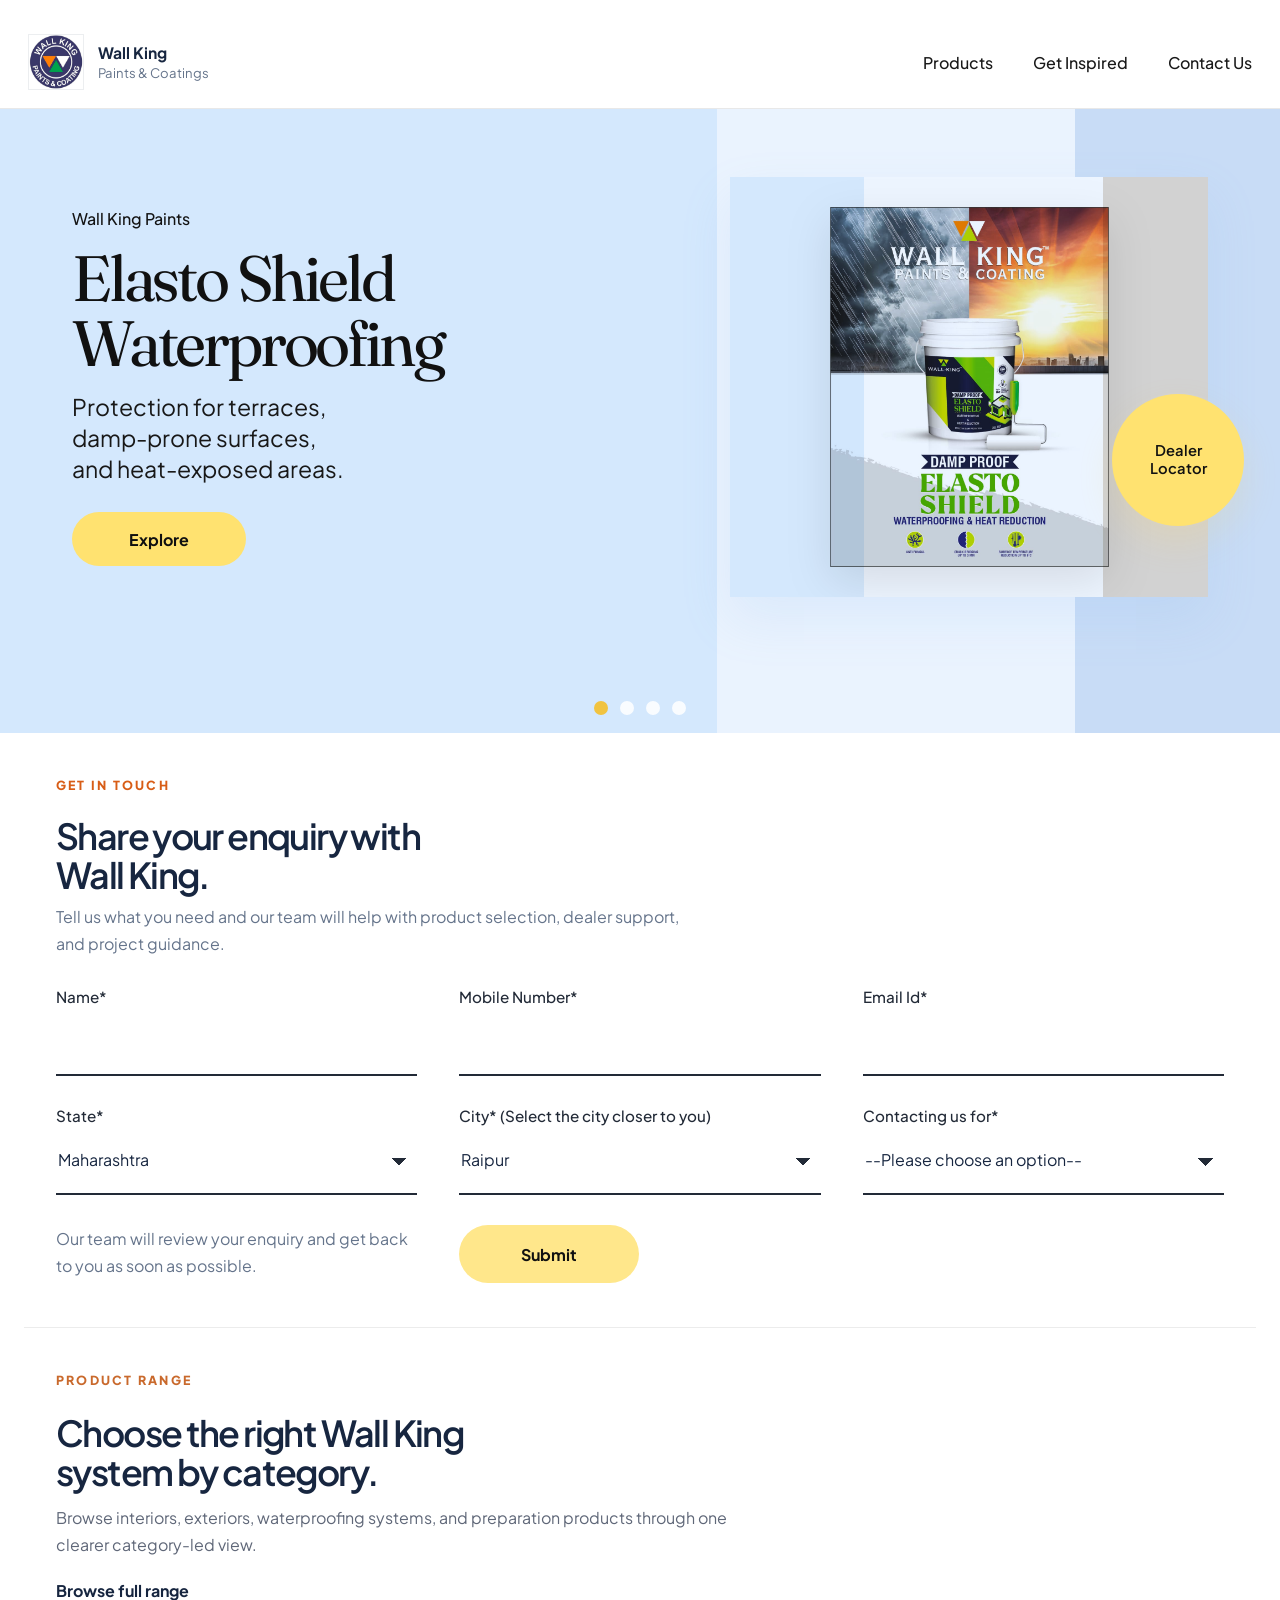
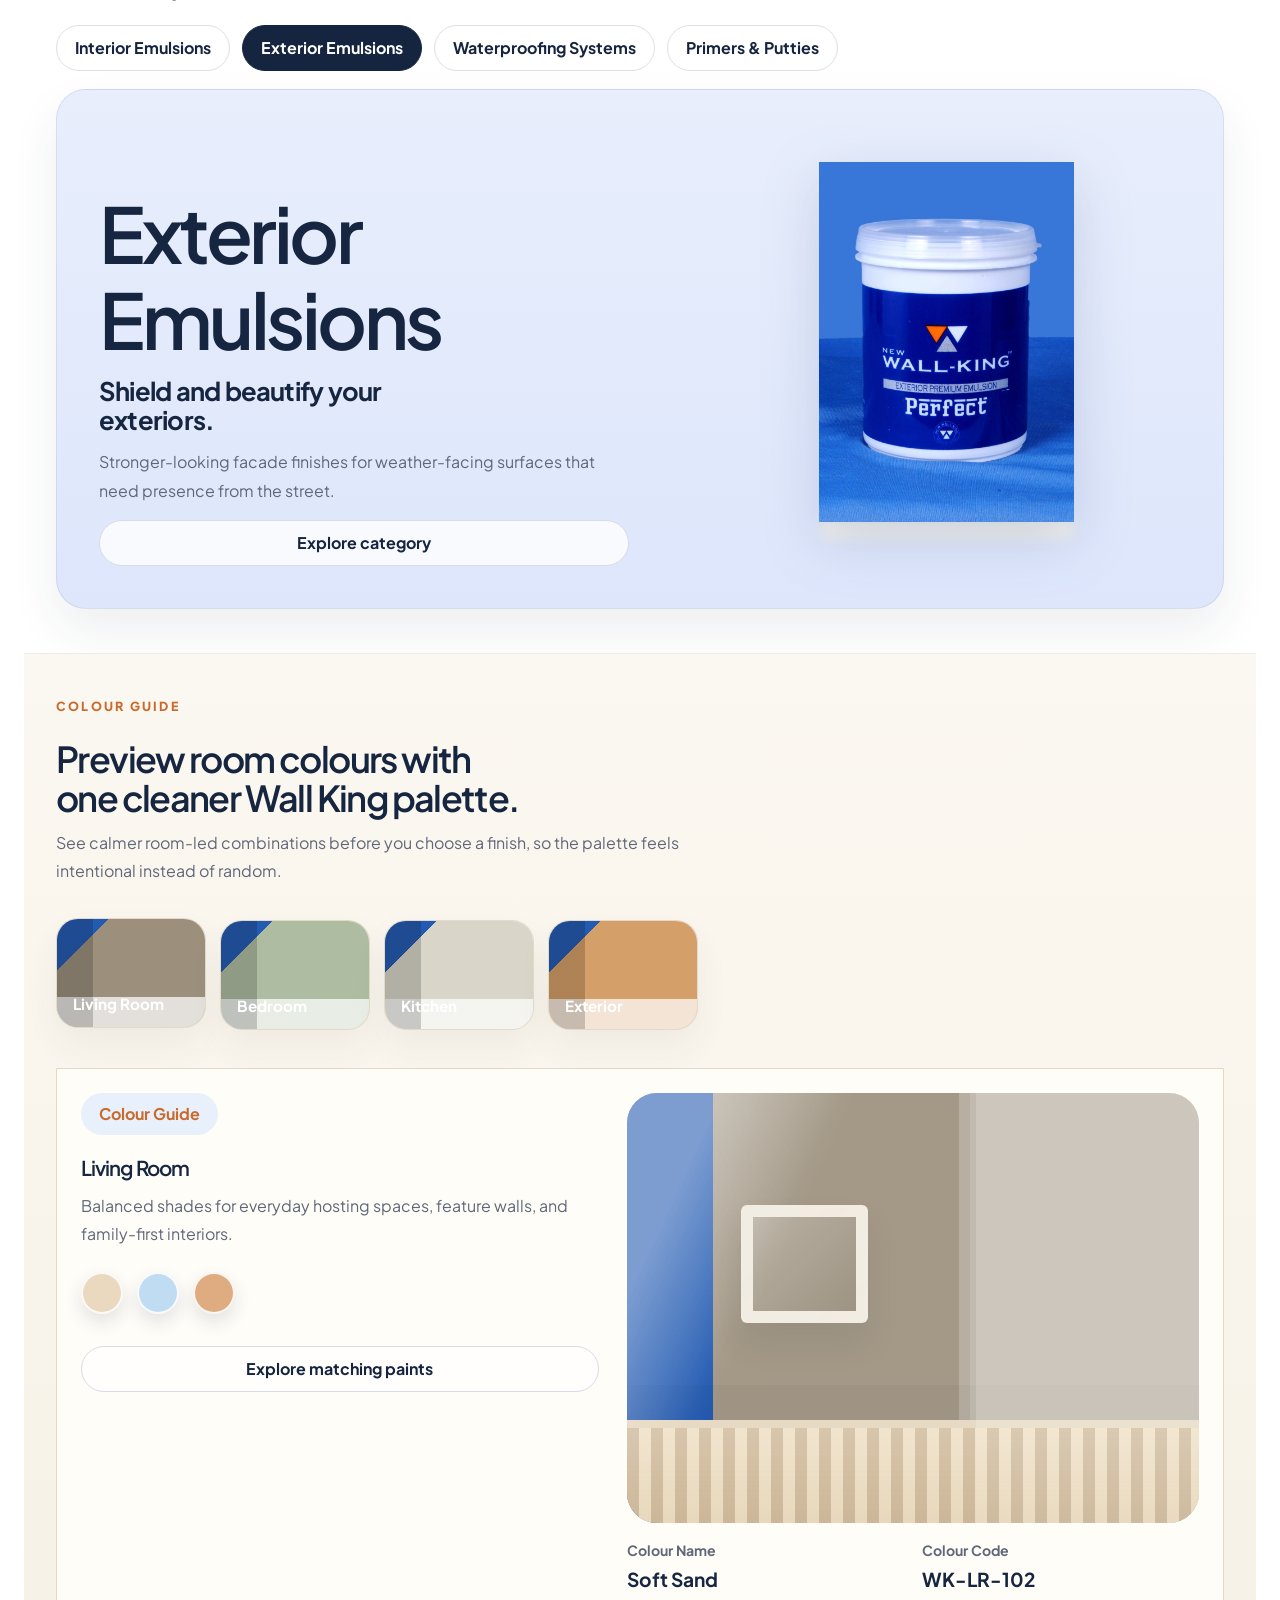
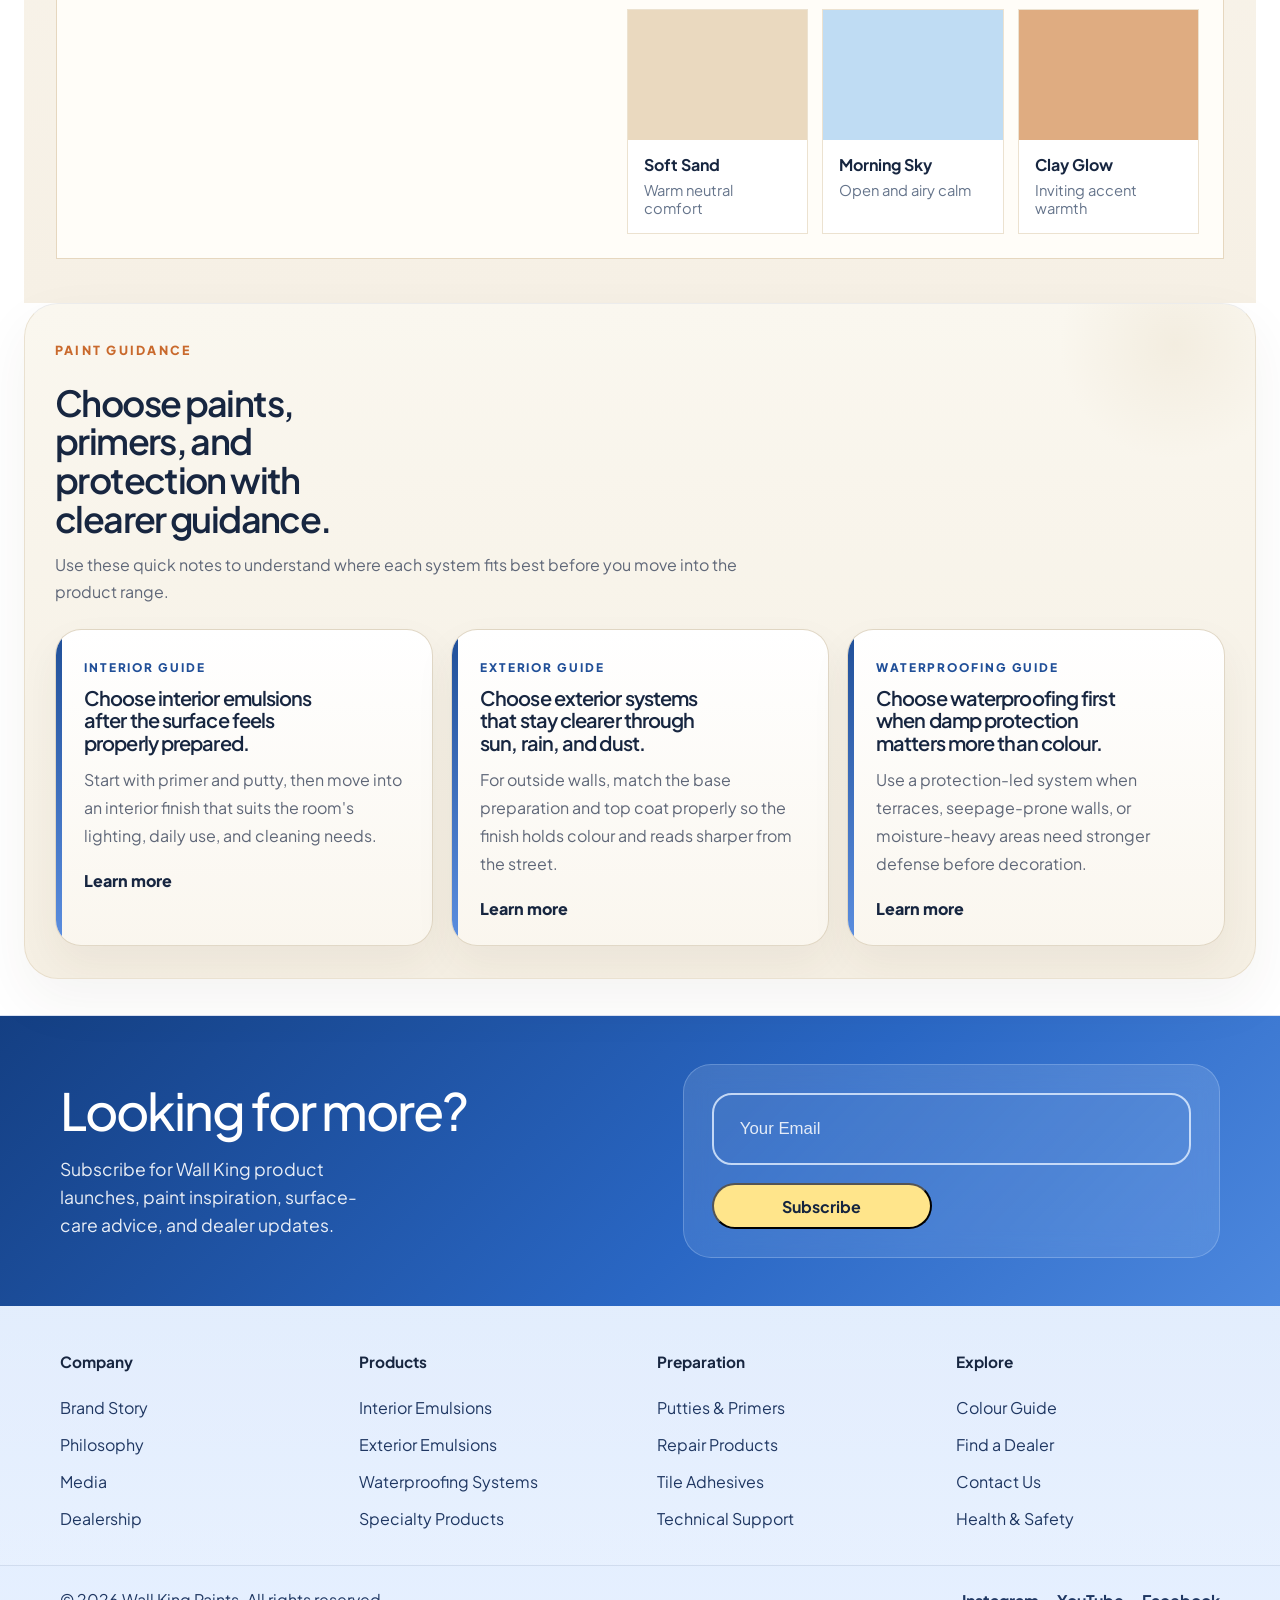
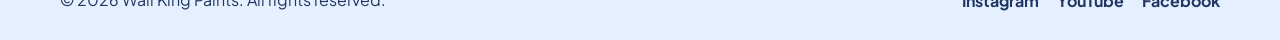
==== commit 9199789a: "demo" ====
--- a/index.html
+++ b/index.html
@@ -15,18 +15,12 @@
 </head>
 <body data-page="home">
   <div class="page-shell">
-    <header class="topbar">
-      <p>Wall finishes for homes, projects, and dealer networks.</p>
-      <div class="topbar__actions">
-        <a href="tel:+917714916266">Call us</a>
-        <a href="contact.html">Find a dealer</a>
-      </div>
-    </header>
-
     <div class="page-frame">
       <header class="site-header">
         <a class="brand" href="index.html" aria-label="Wall King home">
-          <span class="brand__mark">WK</span>
+          <span class="brand__mark brand__mark--image">
+            <img src="assets/images/logo.jpeg" alt="Wall King logo">
+          </span>
           <span class="brand__text">
             <strong>Wall King</strong>
             <small>Paints & Coatings</small>
@@ -38,156 +32,237 @@
         </button>
 
         <nav class="site-nav" id="siteNav">
-          <a href="index.html" data-nav="home">Home</a>
-          <a href="products.html" data-nav="products">Products</a>
-          <a href="about.html" data-nav="about">About</a>
-          <a href="contact.html" data-nav="contact">Contact</a>
+          <div class="nav-mega">
+            <a href="products.html" data-nav="products">Products</a>
+            <div class="nav-mega__panel">
+              <a class="nav-mega__item" href="products.html?filter=interior">
+                <img src="assets/images/interior-silky-shiny.jpeg" alt="Interior Paints">
+                <span>Interior Paints</span>
+              </a>
+              <a class="nav-mega__item" href="products.html?filter=exterior">
+                <img src="assets/images/exterior-perfect.jpeg" alt="Exterior Paints">
+                <span>Exterior Paints</span>
+              </a>
+              <a class="nav-mega__item" href="products.html?filter=waterproofing">
+                <img src="assets/images/elasto-shield.jpeg" alt="Waterproofing">
+                <span>Waterproofing Systems</span>
+              </a>
+              <a class="nav-mega__item" href="products.html?filter=preparation">
+                <img src="assets/images/prince-primer.jpeg" alt="Primers and Putties">
+                <span>Putties & Primers</span>
+              </a>
+              <a class="nav-mega__item" href="products.html?filter=specialty">
+                <img src="assets/images/prince-enamel-can.jpeg" alt="Enamels">
+                <span>Enamels</span>
+              </a>
+              <a class="nav-mega__item" href="products.html?filter=specialty">
+                <img src="assets/images/tile-adhesive.jpeg" alt="Other Products">
+                <span>Other Products</span>
+              </a>
+            </div>
+          </div>
+          <a href="index.html#colour-guide" data-nav="home">Get Inspired</a>
+          <a href="contact.html" data-nav="contact">Contact Us</a>
         </nav>
-
-        <a class="header-cta" href="contact.html">Talk to an expert</a>
       </header>
 
-      <main>
-        <section class="hero hero--home">
-          <div class="hero__copy reveal">
-            <p class="eyebrow">Paint with confidence</p>
-            <h1>Beautiful walls start with better colour stories.</h1>
-            <p class="lead">
-              Wall King brings together dependable wall finishes, preparation systems, and room-by-room inspiration
-              so choosing paint feels simple, joyful, and practical.
-            </p>
-            <div class="hero__actions">
-              <a class="button button--primary" href="products.html">Explore products</a>
-              <a class="button button--ghost" href="contact.html">Book an enquiry</a>
-            </div>
-            <div class="hero-points">
-              <div>
-                <strong>Interior and exterior systems</strong>
-                <span>From primer and putty to final finish.</span>
+      <main class="home-main">
+        <section class="indigo-hero reveal">
+          <div class="indigo-hero__copy">
+            <div class="hero-copy-block">
+              <p class="hero-kicker">Wall King Paints</p>
+              <h1 id="heroTitle">Premium Paint Solutions</h1>
+              <p class="hero-subtitle" id="heroSubtitle">For homes that deserve stronger colour, smoother finish, and better protection.</p>
+              <a class="button hero-explore" href="products.html">Explore</a>
+            </div>
+            <div class="hero-packshot-panel">
+              <div class="hero-packshot" id="heroPackshot"></div>
+            </div>
+          </div>
+
+          <div class="indigo-hero__stage">
+            <div class="hero-slider" id="heroSlider"></div>
+            <div class="hero-slider__dots" id="heroSliderDots"></div>
+          </div>
+
+          <a class="dealer-locator-float" href="contact.html">
+            <span>Dealer Locator</span>
+          </a>
+        </section>
+
+        <section class="section-block dealer-form-strip reveal">
+          <div class="dealer-form-strip__copy">
+            <p class="eyebrow">Get In Touch</p>
+            <h2>Share your enquiry with Wall King.</h2>
+            <p>Tell us what you need and our team will help with product selection, dealer support, and project guidance.</p>
+          </div>
+          <form class="dealer-form-strip__form">
+            <label>
+              <span>Name*</span>
+              <input type="text" placeholder="">
+            </label>
+            <label>
+              <span>Mobile Number*</span>
+              <input type="tel" placeholder="">
+            </label>
+            <label>
+              <span>Email Id*</span>
+              <input type="email" placeholder="">
+            </label>
+            <label>
+              <span>State*</span>
+              <select>
+                <option>Maharashtra</option>
+                <option>Chhattisgarh</option>
+                <option>Madhya Pradesh</option>
+                <option>Odisha</option>
+              </select>
+            </label>
+            <label>
+              <span>City* (Select the city closer to you)</span>
+              <select>
+                <option>Raipur</option>
+                <option>Aurangabad</option>
+                <option>Nagpur</option>
+                <option>Bhilai</option>
+              </select>
+            </label>
+            <label>
+              <span>Contacting us for*</span>
+              <select>
+                <option>--Please choose an option--</option>
+                <option>Interior Paints</option>
+                <option>Exterior Paints</option>
+                <option>Waterproofing</option>
+                <option>Primer / Putty</option>
+                <option>Dealership</option>
+              </select>
+            </label>
+            <p class="dealer-form-strip__note">Our team will review your enquiry and get back to you as soon as possible.</p>
+            <button class="button dealer-form-strip__submit" type="button">Submit</button>
+          </form>
+        </section>
+
+        <section class="section-block range-strip reveal">
+          <div class="section-heading section-heading--inline home-section-intro">
+            <div class="home-section-intro__copy">
+              <p class="eyebrow">Product Range</p>
+              <h2>Choose the right Wall King system by category.</h2>
+              <p>Browse interiors, exteriors, waterproofing systems, and preparation products through one clearer category-led view.</p>
+            </div>
+            <a class="text-link" href="products.html">Browse full range</a>
+          </div>
+          <div class="category-feature" id="categoryFeature"></div>
+        </section>
+
+        <section class="section-block colour-guide-panel reveal" id="colour-guide">
+          <div class="section-heading section-heading--inline home-section-intro">
+            <div class="home-section-intro__copy">
+              <p class="eyebrow">Colour Guide</p>
+              <h2>Preview room colours with one cleaner Wall King palette.</h2>
+              <p>See calmer room-led combinations before you choose a finish, so the palette feels intentional instead of random.</p>
+            </div>
+          </div>
+          <div class="colour-guide-tiles" id="colourGuideTiles"></div>
+          <div class="colour-guide-stage">
+            <div class="colour-guide-stage__copy">
+              <div class="colour-guide-stage__eyebrow">
+                <span class="guide-pill">Colour Guide</span>
               </div>
-              <div>
-                <strong>Room-led inspiration</strong>
-                <span>Choose colour direction based on how you live.</span>
+              <h3 id="colourGuideTitle">Living Room</h3>
+              <p id="colourGuideCopy"></p>
+              <div class="colour-guide-palette-dots" id="colourGuidePaletteDots"></div>
+              <a class="button button--ghost" href="products.html?filter=interior">Explore matching paints</a>
+            </div>
+            <div class="colour-guide-stage__preview">
+              <div class="colour-room-preview" id="colourRoomPreview">
+                <div class="colour-room-preview__accent"></div>
+                <div class="colour-room-preview__scene">
+                  <div class="colour-room-preview__floor"></div>
+                  <div class="colour-room-preview__sofa"></div>
+                  <div class="colour-room-preview__ottoman"></div>
+                  <div class="colour-room-preview__lamp"></div>
+                  <div class="colour-room-preview__plant"></div>
+                </div>
               </div>
-              <div>
-                <strong>Trusted local manufacturing</strong>
-                <span>Built for Indian homes and site realities.</span>
+              <div class="colour-guide-meta">
+                <div>
+                  <span>Colour Name</span>
+                  <strong id="colourGuideName">Soft Sand</strong>
+                </div>
+                <div>
+                  <span>Colour Code</span>
+                  <strong id="colourGuideCode">WK-LR-102</strong>
+                </div>
               </div>
-            </div>
-          </div>
-
-          <div class="hero__visual reveal">
-            <div class="hero-panel hero-panel--main">
-              <div class="hero-panel__content">
-                <p>Featured finish</p>
-                <h2>Fresh, clean walls with a richer everyday look.</h2>
-                <p class="hero-panel__text">
-                  Discover our interior emulsion range for living rooms, bedrooms, and high-visibility family spaces.
-                </p>
-                <a class="text-link" href="product.html?slug=interior-emulsion">View featured product</a>
-              </div>
-              <div class="hero-panel__product" id="heroSignatureProduct"></div>
-            </div>
-
-            <div class="hero-grid">
-              <article class="hero-mini-card hero-mini-card--sun">
-                <span>Exterior care</span>
-                <h3>Built to hold colour in heat, rain, and dust.</h3>
-              </article>
-              <article class="hero-mini-card hero-mini-card--sky">
-                <span>Preparation matters</span>
-                <h3>Smoother walls begin with the right base system.</h3>
-              </article>
-            </div>
-          </div>
-        </section>
-
-        <section class="section-block search-strip reveal">
-          <div>
-            <p class="eyebrow">Browse by space</p>
-            <h2>Start with the room you want to transform.</h2>
-          </div>
-          <div class="room-chips" id="roomChips"></div>
-        </section>
-
-        <section class="section-block discovery-grid">
-          <article class="discovery-card discovery-card--wide reveal">
-            <div>
-              <p class="eyebrow">Colour inspiration</p>
-              <h2>Warm neutrals, calm blues, soft greens, and bright accents for modern homes.</h2>
-              <p class="lead">
-                Take cues from the moods people actually want at home: restful bedrooms, brighter living areas,
-                and welcoming exterior entrances.
-              </p>
-            </div>
-            <div class="swatch-grid" id="swatchGrid"></div>
-          </article>
-
-          <article class="discovery-card reveal">
-            <p class="eyebrow">Need help choosing?</p>
-            <h3>Match product to purpose, not just finish.</h3>
-            <p>Use interior primer and putty for a smoother top coat, then choose the finish based on sheen, durability, and budget.</p>
-            <a class="text-link" href="products.html">See the full range</a>
-          </article>
-        </section>
-
-        <section class="section-block featured-band">
-          <div class="section-heading reveal">
-            <p class="eyebrow">Featured products</p>
-            <h2>Popular paint systems for homes, projects, and repeat dealer demand.</h2>
-          </div>
-          <div class="featured-showcase reveal" id="featuredShowcase"></div>
-        </section>
-
-        <section class="section-block trust-band reveal">
-          <article>
-            <strong>2015</strong>
-            <span>Homegrown brand journey</span>
-          </article>
-          <article>
-            <strong>6 core products</strong>
-            <span>Covering prep to finish</span>
-          </article>
-          <article>
-            <strong>Low VOC cues</strong>
-            <span>More comfortable interiors</span>
-          </article>
-          <article>
-            <strong>Dealer ready</strong>
-            <span>Clear technical storytelling</span>
-          </article>
-        </section>
-
-        <section class="section-block advice-layout">
-          <div class="section-heading reveal">
-            <p class="eyebrow">Ideas and advice</p>
-            <h2>Helpful ways to think about paint before the first coat goes on.</h2>
-          </div>
-          <div class="advice-grid" id="adviceGrid"></div>
-        </section>
-
-        <section class="section-block cta-slab reveal">
-          <div>
-            <p class="eyebrow">Ready to start?</p>
-            <h2>Talk to Wall King for product selection, dealer support, and project enquiries.</h2>
-          </div>
-          <div class="cta-slab__actions">
-            <a class="button button--primary" href="contact.html">Contact Wall King</a>
-            <a class="button button--ghost" href="about.html">Our story</a>
-          </div>
+              <div class="colour-guide-stage__swatches" id="colourGuideSwatches"></div>
+            </div>
+          </div>
+        </section>
+
+        <section class="section-block inspiration-journal reveal">
+          <div class="section-heading section-heading--inline home-section-intro">
+            <div class="home-section-intro__copy">
+              <p class="eyebrow">Paint Guidance</p>
+              <h2>Choose paints, primers, and protection with clearer guidance.</h2>
+              <p>Use these quick notes to understand where each system fits best before you move into the product range.</p>
+            </div>
+          </div>
+          <div class="journal-grid" id="journalGrid"></div>
         </section>
       </main>
     </div>
 
-    <footer class="site-footer">
-      <div>
-        <strong>Wall King Paints</strong>
-        <p>Interior and exterior paint systems designed for dependable performance and confident colour choices.</p>
+    <footer class="site-footer site-footer--indigo">
+      <section class="footer-newsletter">
+        <div class="footer-newsletter__copy">
+          <h2>Looking for more?</h2>
+          <p>Subscribe for Wall King product launches, paint inspiration, surface-care advice, and dealer updates.</p>
+        </div>
+        <form class="footer-newsletter__form">
+          <input type="email" placeholder="Your Email">
+          <button class="button" type="button">Subscribe</button>
+        </form>
+      </section>
+
+      <div class="site-footer__grid">
+        <div class="site-footer__column">
+          <strong>Company</strong>
+          <a href="about.html">Brand Story</a>
+          <a href="about.html">Philosophy</a>
+          <a href="contact.html">Media</a>
+          <a href="contact.html">Dealership</a>
+        </div>
+        <div class="site-footer__column">
+          <strong>Products</strong>
+          <a href="products.html?filter=interior">Interior Emulsions</a>
+          <a href="products.html?filter=exterior">Exterior Emulsions</a>
+          <a href="products.html?filter=waterproofing">Waterproofing Systems</a>
+          <a href="products.html?filter=specialty">Specialty Products</a>
+        </div>
+        <div class="site-footer__column">
+          <strong>Preparation</strong>
+          <a href="products.html?filter=preparation">Putties & Primers</a>
+          <a href="products.html?filter=preparation">Repair Products</a>
+          <a href="products.html?filter=specialty">Tile Adhesives</a>
+          <a href="contact.html">Technical Support</a>
+        </div>
+        <div class="site-footer__column">
+          <strong>Explore</strong>
+          <a href="index.html#colour-guide">Colour Guide</a>
+          <a href="contact.html">Find a Dealer</a>
+          <a href="contact.html">Contact Us</a>
+          <a href="health.html">Health & Safety</a>
+        </div>
       </div>
-      <div class="site-footer__links">
-        <a href="products.html">Products</a>
-        <a href="about.html">About</a>
-        <a href="contact.html">Contact</a>
+
+      <div class="site-footer__bottom">
+        <p>&copy; 2026 Wall King Paints. All rights reserved.</p>
+        <div class="site-footer__socials">
+          <a href="contact.html">Instagram</a>
+          <a href="contact.html">YouTube</a>
+          <a href="contact.html">Facebook</a>
+        </div>
       </div>
     </footer>
   </div>
--- a/styles.css
+++ b/styles.css
@@ -1,18 +1,18 @@
 :root {
-  --bg: #f5f7fb;
-  --bg-soft: #eef3fa;
+  --bg: #f3f4f8;
+  --bg-soft: #eef0f5;
   --surface: #ffffff;
-  --surface-alt: #f8fbff;
-  --line: #d8e0ec;
-  --text: #17304c;
-  --muted: #5d7189;
-  --brand: #ff8f1f;
-  --brand-deep: #f26b1d;
-  --brand-soft: #fff1df;
-  --sky: #d7efff;
-  --navy: #10324d;
-  --mint: #dbeee5;
-  --shadow: 0 22px 60px rgba(27, 54, 84, 0.1);
+  --surface-alt: #f7f8fc;
+  --line: #d9dbe6;
+  --text: #172640;
+  --muted: #65748b;
+  --brand: #f27c1f;
+  --brand-deep: #d85d16;
+  --brand-soft: #fff0e2;
+  --sky: #d8e7ff;
+  --navy: #16253f;
+  --mint: #dceadf;
+  --shadow: 0 26px 80px rgba(25, 39, 66, 0.1);
   --radius-xl: 36px;
   --radius-lg: 28px;
   --radius-md: 20px;
@@ -34,9 +34,9 @@
   font-family: "Plus Jakarta Sans", sans-serif;
   color: var(--text);
   background:
-    radial-gradient(circle at top left, rgba(255, 143, 31, 0.12), transparent 22%),
-    radial-gradient(circle at 88% 0%, rgba(109, 188, 255, 0.18), transparent 24%),
-    linear-gradient(180deg, #f7faff 0%, #f2f6fb 50%, #eef3fa 100%);
+    radial-gradient(circle at 10% 8%, rgba(242, 124, 31, 0.18), transparent 22%),
+    radial-gradient(circle at 90% 6%, rgba(123, 162, 255, 0.18), transparent 26%),
+    linear-gradient(180deg, #f7f7fa 0%, #f0f2f7 48%, #ebedf4 100%);
 }
 
 img {
@@ -125,6 +125,19 @@
   color: #fff;
   font-weight: 800;
   letter-spacing: 0.08em;
+  overflow: hidden;
+}
+
+.brand__mark--image {
+  padding: 0;
+  background: #fff;
+  border: 1px solid rgba(22, 37, 63, 0.08);
+}
+
+.brand__mark--image img {
+  width: 100%;
+  height: 100%;
+  object-fit: cover;
 }
 
 .brand__text strong,
@@ -212,11 +225,885 @@
   margin-bottom: 28px;
 }
 
+.home-main {
+  display: grid;
+  gap: 30px;
+}
+
+.reel-hero {
+  position: relative;
+  overflow: hidden;
+  padding: 34px;
+  border: 1px solid rgba(22, 37, 63, 0.08);
+  border-radius: 44px;
+  background:
+    radial-gradient(circle at 12% 20%, rgba(242, 124, 31, 0.18), transparent 28%),
+    radial-gradient(circle at 82% 16%, rgba(115, 168, 255, 0.16), transparent 30%),
+    linear-gradient(145deg, rgba(255, 247, 241, 0.98), rgba(239, 243, 251, 0.98));
+  box-shadow: var(--shadow);
+}
+
+.reel-hero__backdrop {
+  position: absolute;
+  inset: 0;
+  background-image:
+    linear-gradient(rgba(22, 37, 63, 0.03) 1px, transparent 1px),
+    linear-gradient(90deg, rgba(22, 37, 63, 0.03) 1px, transparent 1px);
+  background-size: 34px 34px;
+  mask-image: radial-gradient(circle at center, black 38%, transparent 92%);
+  opacity: 0.6;
+}
+
+.reel-hero__copy,
+.reel-hero__stage {
+  position: relative;
+  z-index: 1;
+}
+
+.reel-hero {
+  display: grid;
+  grid-template-columns: minmax(0, 0.94fr) minmax(0, 1.06fr);
+  gap: 28px;
+  align-items: stretch;
+}
+
+.pulse-tag {
+  display: inline-flex;
+  align-items: center;
+  gap: 10px;
+  width: fit-content;
+  margin-bottom: 20px;
+  padding: 10px 14px;
+  border-radius: 999px;
+  background: rgba(255, 255, 255, 0.74);
+  border: 1px solid rgba(22, 37, 63, 0.08);
+}
+
+.pulse-tag span {
+  width: 10px;
+  height: 10px;
+  border-radius: 999px;
+  background: var(--brand);
+  box-shadow: 0 0 0 rgba(242, 124, 31, 0.6);
+  animation: pulseDot 1.8s infinite;
+}
+
+.pulse-tag p {
+  margin: 0;
+  font-size: 0.88rem;
+  font-weight: 700;
+  color: var(--navy);
+}
+
+@keyframes pulseDot {
+  0% {
+    box-shadow: 0 0 0 0 rgba(242, 124, 31, 0.55);
+  }
+  70% {
+    box-shadow: 0 0 0 12px rgba(242, 124, 31, 0);
+  }
+  100% {
+    box-shadow: 0 0 0 0 rgba(242, 124, 31, 0);
+  }
+}
+
+.hero-signal-grid {
+  display: grid;
+  gap: 14px;
+}
+
+.hero-signal-grid article {
+  padding: 18px 20px;
+  border-radius: 22px;
+  background: rgba(255, 255, 255, 0.76);
+  border: 1px solid rgba(22, 37, 63, 0.08);
+  box-shadow: var(--shadow);
+}
+
+.hero-signal-grid strong {
+  display: block;
+  margin-bottom: 8px;
+}
+
+.hero-signal-grid span {
+  color: var(--muted);
+  line-height: 1.6;
+}
+
+.reel-hero__stage {
+  position: relative;
+  display: grid;
+  gap: 20px;
+  padding: 26px;
+  border-radius: 38px;
+  background:
+    linear-gradient(145deg, rgba(255, 246, 236, 0.82), rgba(240, 245, 255, 0.92)),
+    var(--surface);
+  border: 1px solid rgba(22, 37, 63, 0.08);
+}
+
+.reel-hero__glow {
+  position: absolute;
+  border-radius: 999px;
+  filter: blur(14px);
+  opacity: 0.9;
+}
+
+.reel-hero__glow--orange {
+  top: -34px;
+  right: 40px;
+  width: 160px;
+  height: 160px;
+  background: radial-gradient(circle, rgba(242, 124, 31, 0.36), rgba(242, 124, 31, 0));
+}
+
+.reel-hero__glow--lime {
+  bottom: -20px;
+  left: -10px;
+  width: 180px;
+  height: 180px;
+  background: radial-gradient(circle, rgba(164, 223, 62, 0.28), rgba(164, 223, 62, 0));
+}
+
+.hero-product-frame,
+.hero-film-cards {
+  position: relative;
+  z-index: 1;
+}
+
+.hero-product-frame {
+  padding: 20px;
+  border-radius: 30px;
+  background: rgba(255, 255, 255, 0.86);
+  border: 1px solid rgba(22, 37, 63, 0.08);
+}
+
+.hero-product-frame__meta {
+  display: flex;
+  justify-content: space-between;
+  gap: 12px;
+  align-items: center;
+  margin-bottom: 14px;
+}
+
+.hero-product-frame__meta span,
+.hero-product-frame__meta a {
+  font-size: 0.84rem;
+  font-weight: 800;
+}
+
+.hero-product-frame__meta span {
+  color: var(--navy);
+  letter-spacing: 0.14em;
+  text-transform: uppercase;
+}
+
+.hero-product-frame__meta a {
+  color: var(--brand-deep);
+}
+
+.hero-film-cards {
+  display: grid;
+  grid-template-columns: repeat(2, minmax(0, 1fr));
+  gap: 16px;
+}
+
+.hero-film-card {
+  min-height: 170px;
+  padding: 24px;
+  border-radius: 28px;
+}
+
+.hero-film-card span {
+  display: inline-block;
+  margin-bottom: 10px;
+  font-size: 0.76rem;
+  font-weight: 800;
+  letter-spacing: 0.16em;
+  text-transform: uppercase;
+}
+
+.hero-film-card--midnight {
+  color: #fff;
+  background: linear-gradient(145deg, #24375b, #304972);
+}
+
+.hero-film-card--sunset {
+  color: var(--navy);
+  background: linear-gradient(145deg, #ffe8bf, #ffd08b);
+}
+
+.motion-ribbon {
+  display: grid;
+  gap: 18px;
+}
+
+.motion-ribbon__head {
+  display: grid;
+  gap: 10px;
+}
+
+.motion-ribbon__head h2 {
+  max-width: 12ch;
+}
+
+.product-marquee {
+  overflow: hidden;
+  padding-bottom: 6px;
+}
+
+.product-marquee__track {
+  display: flex;
+  gap: 16px;
+  width: max-content;
+  animation: productScroll 30s linear infinite;
+}
+
+@keyframes productScroll {
+  from {
+    transform: translateX(0);
+  }
+  to {
+    transform: translateX(-50%);
+  }
+}
+
+.marquee-product-card {
+  width: 220px;
+  padding: 16px;
+  border-radius: 26px;
+  background: rgba(255, 255, 255, 0.86);
+  border: 1px solid rgba(22, 37, 63, 0.08);
+  box-shadow: var(--shadow);
+}
+
+.marquee-product-card__visual {
+  display: grid;
+  place-items: center;
+  min-height: 200px;
+  padding: 14px;
+  border-radius: 20px;
+  background: linear-gradient(180deg, rgba(255, 255, 255, 0.86), rgba(243, 246, 252, 0.9));
+}
+
+.marquee-product-card__visual img {
+  max-width: 100%;
+  max-height: 180px;
+  object-fit: contain;
+}
+
+.marquee-product-card__body {
+  padding: 14px 4px 2px;
+}
+
+.marquee-product-card__body span,
+.marquee-product-card__body strong {
+  display: block;
+}
+
+.marquee-product-card__body span {
+  color: var(--brand-deep);
+  font-size: 0.72rem;
+  font-weight: 800;
+  letter-spacing: 0.12em;
+  text-transform: uppercase;
+}
+
+.marquee-product-card__body strong {
+  margin-top: 8px;
+  font-size: 1rem;
+}
+
+.story-stack {
+  display: grid;
+  gap: 24px;
+}
+
+.story-stack__panel {
+  position: relative;
+  overflow: hidden;
+  padding: 30px;
+  border-radius: 36px;
+  border: 1px solid rgba(22, 37, 63, 0.08);
+  box-shadow: var(--shadow);
+}
+
+.story-stack__panel--navy {
+  background: linear-gradient(145deg, #1e2f4c, #283e63);
+  color: #fff;
+}
+
+.story-stack__panel--navy .eyebrow,
+.story-stack__panel--navy h2 {
+  color: #fff;
+}
+
+.story-stack__panel--light {
+  background:
+    linear-gradient(145deg, rgba(255, 246, 237, 0.96), rgba(242, 246, 255, 0.98)),
+    var(--surface);
+}
+
+.story-stack__panel--glass {
+  background:
+    linear-gradient(145deg, rgba(255, 255, 255, 0.8), rgba(243, 246, 252, 0.96)),
+    var(--surface);
+}
+
+.colour-guide {
+  display: grid;
+  gap: 18px;
+}
+
+.colour-guide__tabs {
+  display: flex;
+  gap: 12px;
+  flex-wrap: wrap;
+}
+
+.guide-tab {
+  min-height: 46px;
+  padding: 0 18px;
+  border-radius: 999px;
+  border: 1px solid rgba(22, 37, 63, 0.08);
+  background: rgba(255, 255, 255, 0.88);
+  color: var(--navy);
+  font-weight: 700;
+}
+
+.guide-tab.is-active {
+  background: var(--navy);
+  color: #fff;
+  border-color: transparent;
+}
+
+.colour-guide__panel {
+  display: grid;
+  grid-template-columns: minmax(0, 0.9fr) minmax(0, 1.1fr);
+  gap: 18px;
+  padding: 24px;
+  border-radius: 30px;
+  border: 1px solid rgba(22, 37, 63, 0.08);
+  background: rgba(255, 255, 255, 0.88);
+}
+
+.colour-guide__copy {
+  display: grid;
+  align-content: start;
+  gap: 12px;
+}
+
+.colour-guide__copy p {
+  margin: 0;
+  color: var(--muted);
+  line-height: 1.75;
+}
+
+.colour-guide__swatches {
+  display: grid;
+  grid-template-columns: repeat(3, minmax(0, 1fr));
+  gap: 14px;
+}
+
+.guide-swatch {
+  overflow: hidden;
+  border-radius: 20px;
+  background: var(--surface-alt);
+}
+
+.guide-swatch__tone {
+  height: 100px;
+}
+
+.guide-swatch strong {
+  display: block;
+  padding: 14px 14px 16px;
+}
+
+.dealer-strip {
+  display: grid;
+  grid-template-columns: minmax(0, 1fr) auto;
+  gap: 20px;
+  align-items: center;
+}
+
+.dealer-strip__actions {
+  display: flex;
+  gap: 12px;
+  flex-wrap: wrap;
+}
+
+.hero--statement {
+  margin-bottom: 0;
+}
+
+.statement-grid {
+  display: grid;
+  grid-template-columns: minmax(0, 0.95fr) minmax(0, 1.05fr);
+  gap: 28px;
+  align-items: stretch;
+}
+
+.statement-copy,
+.statement-stage {
+  min-width: 0;
+}
+
+.statement-copy {
+  display: grid;
+  align-content: start;
+  padding: 28px 0 0;
+}
+
+.statement-lead {
+  max-width: 58ch;
+}
+
+.statement-metrics {
+  display: grid;
+  gap: 14px;
+}
+
+.statement-metrics article {
+  padding: 18px 20px;
+  border: 1px solid rgba(22, 37, 63, 0.08);
+  border-radius: 22px;
+  background: rgba(255, 255, 255, 0.72);
+  box-shadow: var(--shadow);
+}
+
+.statement-metrics strong {
+  display: block;
+  margin-bottom: 8px;
+}
+
+.statement-metrics span {
+  color: var(--muted);
+  line-height: 1.6;
+}
+
+.statement-stage {
+  position: relative;
+  display: grid;
+  gap: 18px;
+  padding: 28px;
+  overflow: hidden;
+  border: 1px solid rgba(22, 37, 63, 0.08);
+  border-radius: 42px;
+  background:
+    linear-gradient(145deg, rgba(255, 245, 236, 0.92), rgba(235, 241, 255, 0.96)),
+    var(--surface);
+  box-shadow: var(--shadow);
+}
+
+.floating-orb {
+  position: absolute;
+  border-radius: 999px;
+  filter: blur(4px);
+  opacity: 0.7;
+}
+
+.floating-orb--orange {
+  top: -36px;
+  right: 110px;
+  width: 140px;
+  height: 140px;
+  background: radial-gradient(circle, rgba(242, 124, 31, 0.42), rgba(242, 124, 31, 0));
+}
+
+.floating-orb--blue {
+  bottom: -40px;
+  left: -10px;
+  width: 180px;
+  height: 180px;
+  background: radial-gradient(circle, rgba(130, 164, 255, 0.36), rgba(130, 164, 255, 0));
+}
+
+.mood-card {
+  position: relative;
+  z-index: 1;
+  padding: 22px;
+  border-radius: 30px;
+  border: 1px solid rgba(22, 37, 63, 0.08);
+  background: rgba(255, 255, 255, 0.78);
+}
+
+.mood-card__header {
+  display: flex;
+  justify-content: space-between;
+  gap: 12px;
+  align-items: center;
+  margin-bottom: 16px;
+}
+
+.mood-card__header span,
+.mood-card__header a {
+  font-size: 0.85rem;
+  font-weight: 700;
+}
+
+.mood-card__header span {
+  color: var(--navy);
+  letter-spacing: 0.12em;
+  text-transform: uppercase;
+}
+
+.mood-card__header a {
+  color: var(--brand-deep);
+}
+
+.mini-editorial {
+  position: relative;
+  z-index: 1;
+  display: grid;
+  grid-template-columns: repeat(2, minmax(0, 1fr));
+  gap: 18px;
+}
+
+.mini-editorial__card {
+  min-height: 180px;
+  padding: 24px;
+  border-radius: 28px;
+}
+
+.mini-editorial__card span {
+  display: inline-block;
+  margin-bottom: 12px;
+  font-size: 0.76rem;
+  font-weight: 800;
+  letter-spacing: 0.16em;
+  text-transform: uppercase;
+}
+
+.mini-editorial__card--dark {
+  color: #fff;
+  background: linear-gradient(145deg, #1d2f4d, #2d4164);
+}
+
+.mini-editorial__card--light {
+  color: var(--navy);
+  background: linear-gradient(145deg, #fff0d3, #ffd69f);
+}
+
+.marquee-band {
+  display: grid;
+  grid-template-columns: auto 1fr;
+  gap: 22px;
+  align-items: center;
+}
+
+.marquee-band__copy h2 {
+  max-width: 9ch;
+}
+
+.marquee-track {
+  display: flex;
+  gap: 14px;
+  flex-wrap: wrap;
+  justify-content: flex-end;
+}
+
+.marquee-track span {
+  display: inline-flex;
+  align-items: center;
+  min-height: 44px;
+  padding: 0 18px;
+  border-radius: 999px;
+  background: var(--navy);
+  color: #fff;
+  font-size: 0.9rem;
+  font-weight: 700;
+}
+
+.immersive-grid {
+  display: grid;
+  grid-template-columns: minmax(0, 0.88fr) minmax(0, 1.12fr);
+  gap: 28px;
+}
+
+.immersive-panel {
+  padding: 30px;
+  border: 1px solid rgba(22, 37, 63, 0.08);
+  border-radius: 34px;
+  box-shadow: var(--shadow);
+}
+
+.immersive-panel--rooms {
+  background: linear-gradient(145deg, #182740, #2a4062);
+  color: #fff;
+}
+
+.immersive-panel--rooms .eyebrow,
+.immersive-panel--rooms .immersive-panel__intro p,
+.immersive-panel--rooms .room-chip {
+  color: #fff;
+}
+
+.immersive-panel--rooms .immersive-panel__intro h2 {
+  color: #fff;
+}
+
+.immersive-panel--palette {
+  background:
+    linear-gradient(145deg, rgba(255, 244, 235, 0.96), rgba(244, 247, 255, 0.96)),
+    var(--surface);
+}
+
+.immersive-panel__intro {
+  display: grid;
+  gap: 12px;
+  margin-bottom: 22px;
+}
+
+.immersive-panel__intro h2 {
+  max-width: 12ch;
+}
+
+.room-chips--large {
+  display: grid;
+  grid-template-columns: repeat(2, minmax(0, 1fr));
+}
+
+.room-chip--large {
+  justify-content: flex-start;
+  min-height: 58px;
+  padding: 0 18px;
+  font-size: 1rem;
+  border-color: rgba(255, 255, 255, 0.18);
+  background: rgba(255, 255, 255, 0.06);
+}
+
+.swatch-grid--editorial {
+  grid-template-columns: repeat(2, minmax(0, 1fr));
+}
+
+.swatch-grid--editorial .swatch-card {
+  background: rgba(255, 255, 255, 0.82);
+}
+
+.spotlight-section {
+  background:
+    linear-gradient(145deg, rgba(255, 255, 255, 0.7), rgba(247, 249, 253, 0.92)),
+    var(--surface);
+}
+
+.system-grid {
+  display: grid;
+  grid-template-columns: repeat(3, minmax(0, 1fr));
+  gap: 18px;
+}
+
+.system-card {
+  padding: 24px;
+  border: 1px solid rgba(22, 37, 63, 0.08);
+  border-radius: 28px;
+  background: rgba(255, 255, 255, 0.9);
+  box-shadow: var(--shadow);
+}
+
+.system-card__step {
+  display: inline-block;
+  margin-bottom: 14px;
+  color: var(--brand-deep);
+  font-size: 0.86rem;
+  font-weight: 800;
+  letter-spacing: 0.18em;
+}
+
+.system-card h3 {
+  margin-bottom: 12px;
+}
+
+.system-card p {
+  margin: 0;
+  color: var(--muted);
+  line-height: 1.75;
+}
+
+.featured-band--bold,
+.advice-layout--editorial,
+.cta-slab--immersive {
+  background:
+    linear-gradient(145deg, rgba(255, 255, 255, 0.76), rgba(244, 247, 252, 0.94)),
+    var(--surface);
+}
+
+.featured-showcase--bold {
+  grid-template-columns: minmax(0, 1.25fr) repeat(2, minmax(0, 0.875fr));
+}
+
+.advice-grid--editorial {
+  grid-template-columns: repeat(3, minmax(0, 1fr));
+}
+
+.trust-band--premium article {
+  background:
+    linear-gradient(145deg, rgba(255, 255, 255, 0.88), rgba(248, 249, 253, 0.92)),
+    var(--surface);
+}
+
+.brand-hero {
+  display: grid;
+  grid-template-columns: minmax(0, 0.95fr) minmax(0, 1.05fr);
+  gap: 28px;
+  padding: 34px;
+  border: 1px solid rgba(22, 37, 63, 0.08);
+  border-radius: 40px;
+  background:
+    linear-gradient(145deg, rgba(255, 247, 241, 0.95), rgba(241, 245, 253, 0.98)),
+    var(--surface);
+  box-shadow: var(--shadow);
+}
+
+.brand-hero__copy,
+.brand-hero__visual,
+.category-grid > *,
+.discovery-hub > * {
+  min-width: 0;
+}
+
+.brand-hero__copy {
+  display: grid;
+  align-content: start;
+  padding-top: 8px;
+}
+
+.brand-hero__panel {
+  padding: 24px;
+  border-radius: 32px;
+  background: rgba(255, 255, 255, 0.84);
+  border: 1px solid rgba(22, 37, 63, 0.08);
+  box-shadow: var(--shadow);
+}
+
+.brand-hero__panel-head {
+  display: flex;
+  justify-content: space-between;
+  gap: 12px;
+  align-items: center;
+  margin-bottom: 16px;
+}
+
+.brand-hero__panel-head span,
+.brand-hero__panel-head a {
+  font-size: 0.84rem;
+  font-weight: 800;
+}
+
+.brand-hero__panel-head span {
+  color: var(--navy);
+  letter-spacing: 0.14em;
+  text-transform: uppercase;
+}
+
+.brand-hero__panel-head a {
+  color: var(--brand-deep);
+}
+
+.hero-info-strip {
+  display: grid;
+  gap: 14px;
+}
+
+.hero-info-strip article {
+  padding: 18px 20px;
+  border-radius: 22px;
+  background: rgba(255, 255, 255, 0.76);
+  border: 1px solid rgba(22, 37, 63, 0.08);
+  box-shadow: var(--shadow);
+}
+
+.hero-info-strip strong {
+  display: block;
+  margin-bottom: 8px;
+}
+
+.hero-info-strip span {
+  color: var(--muted);
+  line-height: 1.6;
+}
+
+.category-showcase,
+.discovery-hub {
+  display: grid;
+  gap: 18px;
+}
+
+.category-grid {
+  display: grid;
+  grid-template-columns: repeat(4, minmax(0, 1fr));
+  gap: 18px;
+}
+
+.category-card {
+  overflow: hidden;
+  border-radius: 28px;
+  border: 1px solid rgba(22, 37, 63, 0.08);
+  background: rgba(255, 255, 255, 0.88);
+  box-shadow: var(--shadow);
+}
+
+.category-card__visual {
+  display: grid;
+  place-items: center;
+  min-height: 220px;
+  padding: 18px;
+  background: linear-gradient(180deg, rgba(255, 255, 255, 0.94), rgba(243, 246, 251, 0.9));
+}
+
+.category-card__visual img {
+  max-width: 100%;
+  max-height: 190px;
+  object-fit: contain;
+}
+
+.category-card__body {
+  display: grid;
+  align-content: start;
+  gap: 10px;
+  padding: 20px;
+}
+
+.category-card__body p {
+  margin: 0;
+  color: var(--muted);
+  line-height: 1.75;
+}
+
+.discovery-hub {
+  grid-template-columns: repeat(2, minmax(0, 1fr));
+  gap: 20px;
+}
+
+.discovery-hub__rooms,
+.discovery-hub__system {
+  padding: 28px;
+  border-radius: 36px;
+  border: 1px solid rgba(22, 37, 63, 0.08);
+  box-shadow: var(--shadow);
+}
+
+.discovery-hub__rooms {
+  background: linear-gradient(145deg, #1e2f4c, #283e63);
+  color: #fff;
+}
+
+.discovery-hub__rooms .eyebrow,
+.discovery-hub__rooms h2 {
+  color: #fff;
+}
+
+.discovery-hub__system {
+  background:
+    linear-gradient(145deg, rgba(255, 246, 237, 0.96), rgba(242, 246, 255, 0.98)),
+    var(--surface);
+}
+
 .hero--home {
   display: grid;
-  grid-template-columns: minmax(0, 0.95fr) minmax(0, 1.05fr);
-  gap: 24px;
-  align-items: stretch;
+  grid-template-columns: minmax(0, 1fr) minmax(0, 1fr);
+  gap: 28px;
+  align-items: start;
 }
 
 .topbar > *,
@@ -245,24 +1132,26 @@
 h2,
 h3 {
   margin: 0;
-  font-family: "Fraunces", serif;
-  line-height: 1.02;
-  letter-spacing: -0.04em;
-  text-wrap: balance;
+  font-family: "Plus Jakarta Sans", sans-serif;
+  line-height: 1.08;
+  letter-spacing: -0.045em;
+  text-wrap: pretty;
 }
 
 h1 {
-  font-size: clamp(3.1rem, 7vw, 6.2rem);
-  max-width: 10ch;
-  overflow-wrap: anywhere;
+  font-size: clamp(2.7rem, 5vw, 4.8rem);
+  font-weight: 600;
+  max-width: 16ch;
 }
 
 h2 {
-  font-size: clamp(2rem, 4vw, 3.8rem);
+  font-size: clamp(1.75rem, 2.8vw, 2.7rem);
+  font-weight: 600;
 }
 
 h3 {
-  font-size: clamp(1.35rem, 2vw, 1.9rem);
+  font-size: clamp(1.2rem, 1.6vw, 1.55rem);
+  font-weight: 600;
 }
 
 .lead,
@@ -280,7 +1169,10 @@
 }
 
 .hero__copy {
-  padding: 28px 0 0;
+  display: grid;
+  align-content: start;
+  gap: 0;
+  padding: 20px 0 0;
 }
 
 .hero__actions,
@@ -347,9 +1239,10 @@
 
 .hero-panel {
   display: grid;
-  grid-template-columns: minmax(0, 1fr) 260px;
-  gap: 18px;
-  padding: 26px;
+  grid-template-columns: minmax(0, 1.15fr) minmax(240px, 0.85fr);
+  gap: 22px;
+  align-items: stretch;
+  padding: 28px;
   border-radius: var(--radius-xl);
   background:
     linear-gradient(135deg, rgba(255, 143, 31, 0.08), rgba(215, 239, 255, 0.4)),
@@ -366,26 +1259,53 @@
 }
 
 .hero-panel__content h2 {
-  max-width: 10ch;
+  max-width: 8ch;
+}
+
+.hero-panel__content {
+  display: grid;
+  align-content: start;
+  gap: 10px;
 }
 
 .hero-panel__product {
   display: grid;
+  align-items: stretch;
 }
 
 .signature-card {
   display: grid;
-  align-content: center;
+  align-content: start;
   justify-items: center;
   gap: 18px;
   min-height: 100%;
-  padding: 20px;
+  padding: 22px;
   border-radius: 28px;
   background: rgba(255, 255, 255, 0.78);
+  text-align: center;
+}
+
+.signature-card--hero {
+  grid-template-columns: minmax(0, 180px) minmax(0, 1fr);
+  align-items: center;
+  text-align: left;
+}
+
+.signature-card__visual {
+  display: grid;
+  place-items: center;
+  min-height: 220px;
+  border-radius: 24px;
+  background: linear-gradient(180deg, rgba(255, 255, 255, 0.92), rgba(245, 247, 252, 0.9));
+}
+
+.signature-card__content {
+  display: grid;
+  align-content: start;
 }
 
 .signature-card img {
-  max-height: 240px;
+  max-height: 220px;
   object-fit: contain;
   filter: drop-shadow(0 28px 34px rgba(15, 36, 56, 0.24));
 }
@@ -396,12 +1316,12 @@
 
 .signature-card h3 {
   margin-bottom: 10px;
-  text-align: center;
+  text-align: inherit;
 }
 
 .signature-card p {
   margin: 0;
-  text-align: center;
+  text-align: inherit;
 }
 
 .hero-grid {
@@ -411,7 +1331,7 @@
 }
 
 .hero-mini-card {
-  min-height: 220px;
+  min-height: 180px;
   padding: 24px;
   border-radius: var(--radius-lg);
   color: var(--navy);
@@ -475,24 +1395,47 @@
   display: grid;
   grid-template-columns: repeat(2, minmax(0, 1fr));
   gap: 18px;
+  align-items: stretch;
+}
+
+.discovery-grid {
+  grid-template-columns: 1fr;
 }
 
 .discovery-card {
+  display: grid;
+  align-content: start;
   padding: 26px;
   border-radius: var(--radius-lg);
+  height: 100%;
 }
 
 .discovery-card--wide {
   display: grid;
-  grid-template-columns: minmax(0, 1fr) 360px;
+  grid-template-columns: minmax(0, 1.2fr) minmax(260px, 0.8fr);
   gap: 20px;
-  align-items: center;
+  align-items: start;
+}
+
+.discovery-card--wide > :first-child {
+  display: grid;
+  align-content: start;
+  gap: 12px;
+}
+
+.discovery-card--wide h2 {
+  max-width: 13ch;
+}
+
+.discovery-grid > .discovery-card:last-child {
+  max-width: 760px;
 }
 
 .swatch-grid {
   display: grid;
   grid-template-columns: repeat(2, minmax(0, 1fr));
   gap: 14px;
+  align-content: start;
 }
 
 .swatch-card {
@@ -526,7 +1469,7 @@
 }
 
 .section-heading h2 {
-  max-width: 13ch;
+  max-width: 20ch;
 }
 
 .featured-showcase,
@@ -541,12 +1484,16 @@
 .catalog-grid,
 .advice-grid {
   grid-template-columns: repeat(3, minmax(0, 1fr));
+  align-items: stretch;
 }
 
 .catalog-card {
+  display: grid;
+  grid-template-rows: auto 1fr;
   overflow: hidden;
   border-radius: var(--radius-lg);
   transition: transform 160ms ease, box-shadow 160ms ease;
+  height: 100%;
 }
 
 .catalog-card__media,
@@ -555,20 +1502,20 @@
   place-items: center;
   min-height: 260px;
   padding: 24px;
-  background:
-    radial-gradient(circle at top, rgba(255, 255, 255, 0.74), transparent 40%),
-    linear-gradient(180deg, rgba(255, 143, 31, 0.06), rgba(215, 239, 255, 0.24));
+  background: var(--media-surface, linear-gradient(180deg, #eef3fb 0%, #eef3fb 100%));
 }
 
 .catalog-card__media img,
 .showcase-card__media img {
   max-height: 220px;
   object-fit: contain;
-  filter: drop-shadow(0 26px 36px rgba(16, 50, 77, 0.22));
+  filter: drop-shadow(0 22px 32px var(--media-shadow, rgba(16, 50, 77, 0.14)));
 }
 
 .catalog-card__body,
 .showcase-card__body {
+  display: grid;
+  align-content: start;
   padding: 22px;
 }
 
@@ -604,11 +1551,13 @@
 
 .showcase-card {
   display: grid;
+  grid-template-rows: auto 1fr;
   overflow: hidden;
   border: 1px solid var(--line);
   border-radius: var(--radius-lg);
   background: var(--surface);
   box-shadow: var(--shadow);
+  height: 100%;
 }
 
 .showcase-card--primary {
@@ -641,8 +1590,11 @@
 }
 
 .advice-card {
+  display: grid;
+  align-content: start;
   padding: 22px;
   border-radius: 24px;
+  height: 100%;
 }
 
 .advice-card__tag {
@@ -719,7 +1671,7 @@
 }
 
 .product-hero__copy h1 {
-  max-width: 8ch;
+  max-width: 14ch;
 }
 
 .product-visual-card {
@@ -729,16 +1681,14 @@
   padding: 26px;
   border: 1px solid var(--line);
   border-radius: var(--radius-xl);
-  background:
-    radial-gradient(circle at top, rgba(255, 255, 255, 0.86), transparent 38%),
-    linear-gradient(180deg, rgba(255, 143, 31, 0.08), rgba(215, 239, 255, 0.24));
+  background: var(--product-visual-surface, linear-gradient(180deg, #eef3fb 0%, #eef3fb 100%));
   box-shadow: var(--shadow);
 }
 
 .product-visual-card img {
   max-height: 360px;
   object-fit: contain;
-  filter: drop-shadow(0 32px 42px rgba(16, 50, 77, 0.22));
+  filter: drop-shadow(0 24px 34px var(--product-visual-shadow, rgba(16, 50, 77, 0.14)));
 }
 
 .detail-panel,
@@ -885,6 +1835,15 @@
 }
 
 @media (max-width: 1120px) {
+  .brand-hero,
+  .category-grid,
+  .discovery-hub,
+  .reel-hero,
+  .statement-grid,
+  .immersive-grid,
+  .marquee-band,
+  .colour-guide__panel,
+  .dealer-strip,
   .hero--home,
   .discovery-grid,
   .discovery-card--wide,
@@ -901,6 +1860,7 @@
     grid-template-columns: 1fr;
   }
 
+  .system-grid,
   .featured-showcase,
   .catalog-grid,
   .advice-grid {
@@ -944,14 +1904,37 @@
     display: none;
   }
 
+  .hero-film-cards,
+  .mini-editorial,
+  .room-chips--large,
+  .category-grid,
+  .colour-guide__swatches,
   .hero-panel,
   .hero-grid,
   .featured-showcase,
   .catalog-grid,
   .advice-grid,
   .swatch-grid,
-  .spec-grid {
+  .spec-grid,
+  .system-grid {
     grid-template-columns: 1fr;
+  }
+
+  .signature-card--hero {
+    grid-template-columns: 1fr;
+    text-align: center;
+  }
+
+  .product-marquee__track {
+    animation-duration: 36s;
+  }
+
+  .hero-panel {
+    grid-template-columns: 1fr;
+  }
+
+  .marquee-track {
+    justify-content: flex-start;
   }
 
   h1,
@@ -972,6 +1955,10 @@
   }
 
   .section-block,
+  .brand-hero,
+  .reel-hero,
+  .statement-stage,
+  .immersive-panel,
   .hero-panel,
   .catalog-card,
   .detail-panel,
@@ -997,6 +1984,10 @@
     font-size: clamp(2.2rem, 10vw, 2.9rem);
   }
 
+  .hero-mini-card {
+    min-height: 150px;
+  }
+
   .hero__actions,
   .cta-slab__actions,
   .contact-stack {
@@ -1008,3 +1999,2713 @@
     align-items: flex-start;
   }
 }
+
+/* Indigo-inspired homepage reset */
+h1,
+h2,
+h3 {
+  font-family: "Fraunces", serif;
+  letter-spacing: -0.035em;
+}
+
+h1 {
+  font-size: clamp(2.4rem, 4vw, 4.1rem);
+  font-weight: 600;
+  line-height: 1.03;
+  max-width: 12ch;
+}
+
+h2 {
+  font-size: clamp(1.7rem, 2.5vw, 2.7rem);
+  font-weight: 600;
+  line-height: 1.08;
+}
+
+h3 {
+  font-size: clamp(1.2rem, 1.6vw, 1.7rem);
+  font-weight: 800;
+  line-height: 1.12;
+}
+
+.site-header {
+  border-radius: 22px;
+  padding: 14px 18px;
+}
+
+.header-cta,
+.button {
+  min-height: 46px;
+}
+
+.home-main {
+  gap: 24px;
+}
+
+.section-block {
+  padding: 32px;
+  border-radius: 28px;
+  background: #fff;
+  border: 1px solid rgba(22, 37, 63, 0.08);
+  box-shadow: 0 18px 48px rgba(23, 38, 64, 0.08);
+}
+
+.section-heading--inline {
+  display: flex;
+  justify-content: space-between;
+  gap: 20px;
+  align-items: end;
+}
+
+.section-heading--inline h2 {
+  max-width: 18ch;
+}
+
+body[data-page="home"] .range-strip .section-heading--inline {
+  align-items: flex-start;
+  flex-direction: column;
+  gap: 14px;
+  margin-bottom: 18px;
+}
+
+body[data-page="home"] .range-strip .section-heading--inline h2,
+body[data-page="home"] .colour-guide-panel .section-heading--inline h2,
+body[data-page="home"] .inspiration-journal .section-heading--inline h2 {
+  max-width: 18ch;
+  font-family: "Plus Jakarta Sans", sans-serif;
+  font-size: clamp(1.95rem, 2.8vw, 2.7rem);
+  font-weight: 600;
+  letter-spacing: -0.045em;
+  line-height: 1.08;
+}
+
+body[data-page="home"] .range-strip .section-heading--inline .text-link {
+  align-self: flex-start;
+}
+
+body[data-page="home"] .home-section-intro {
+  align-items: flex-start;
+  flex-direction: column;
+  gap: 14px;
+}
+
+body[data-page="home"] .home-section-intro__copy {
+  display: grid;
+  gap: 12px;
+}
+
+body[data-page="home"] .home-section-intro__copy p:last-child {
+  max-width: 58ch;
+  margin: 0;
+  color: #5f6778;
+  font-size: 1rem;
+  line-height: 1.7;
+}
+
+body[data-page="home"] .colour-guide-panel .section-heading--inline,
+body[data-page="home"] .inspiration-journal .section-heading--inline {
+  margin-bottom: 18px;
+}
+
+.indigo-hero {
+  display: grid;
+  grid-template-columns: minmax(0, 0.92fr) minmax(0, 1.08fr);
+  gap: 28px;
+  padding: 34px;
+  border-radius: 28px;
+  border: 1px solid rgba(22, 37, 63, 0.08);
+  background:
+    linear-gradient(90deg, rgba(255, 250, 246, 0.98) 0%, rgba(255, 255, 255, 0.98) 46%, rgba(242, 246, 253, 0.98) 100%);
+  box-shadow: 0 20px 56px rgba(23, 38, 64, 0.08);
+}
+
+.indigo-hero__copy,
+.indigo-hero__stage {
+  min-width: 0;
+}
+
+.indigo-hero__copy {
+  display: grid;
+  align-content: start;
+}
+
+.indigo-hero .lead {
+  max-width: 56ch;
+}
+
+.hero-benefits {
+  display: grid;
+  grid-template-columns: repeat(3, minmax(0, 1fr));
+  gap: 14px;
+  grid-column: 1 / -1;
+}
+
+.hero-benefits article {
+  padding: 18px;
+  border-radius: 18px;
+  background: #fff;
+  border: 1px solid rgba(22, 37, 63, 0.08);
+}
+
+.hero-benefits strong {
+  display: block;
+  margin-bottom: 8px;
+}
+
+.hero-benefits span {
+  color: var(--muted);
+  line-height: 1.55;
+}
+
+.indigo-hero__stage {
+  display: grid;
+  gap: 14px;
+  align-content: start;
+}
+
+.hero-slider {
+  padding: 26px;
+  border-radius: 24px;
+  background: #fff;
+  border: 1px solid rgba(22, 37, 63, 0.08);
+  min-height: 100%;
+}
+
+.hero-slide {
+  display: grid;
+  grid-template-columns: minmax(260px, 0.9fr) minmax(0, 1.1fr);
+  gap: 22px;
+  align-items: center;
+}
+
+.hero-slide__media {
+  display: grid;
+  place-items: center;
+  min-height: 360px;
+  padding: 16px;
+  border-radius: 22px;
+  background: linear-gradient(180deg, #fafbfd, #f1f4f9);
+}
+
+.hero-slide__media img {
+  max-height: 320px;
+  object-fit: contain;
+  filter: drop-shadow(0 24px 34px rgba(15, 36, 56, 0.16));
+}
+
+.hero-slide__content h3 {
+  margin: 12px 0;
+}
+
+.hero-slider__dots {
+  display: flex;
+  justify-content: center;
+  gap: 10px;
+}
+
+.hero-dot {
+  width: 10px;
+  height: 10px;
+  padding: 0;
+  border: 0;
+  border-radius: 999px;
+  background: rgba(22, 37, 63, 0.18);
+}
+
+.hero-dot.is-active {
+  width: 30px;
+  background: var(--brand);
+}
+
+.category-feature {
+  display: grid;
+  gap: 18px;
+}
+
+.category-feature__nav {
+  display: flex;
+  gap: 12px;
+  flex-wrap: wrap;
+  margin-top: 6px;
+}
+
+.category-feature__tab {
+  display: inline-flex;
+  align-items: center;
+  min-height: 46px;
+  padding: 0 18px;
+  border: 1px solid #dcdfe7;
+  border-radius: 999px;
+  background: #fff;
+  color: var(--navy);
+  font-weight: 700;
+}
+
+.category-feature__tab.is-active {
+  background: var(--navy);
+  border-color: var(--navy);
+  color: #fff;
+}
+
+.category-feature__stage {
+  display: grid;
+  grid-template-columns: minmax(0, 1fr) minmax(280px, 0.9fr);
+  min-height: 520px;
+  overflow: hidden;
+  border: 1px solid rgba(22, 37, 63, 0.08);
+  border-radius: 30px;
+  box-shadow: 0 22px 48px rgba(32, 49, 82, 0.08);
+}
+
+.category-feature__copy,
+.category-feature__visual {
+  min-width: 0;
+}
+
+.category-feature__copy {
+  display: grid;
+  align-content: end;
+  gap: 14px;
+  padding: 42px;
+}
+
+.category-feature__copy h3 {
+  font-size: clamp(3rem, 6vw, 5.4rem);
+}
+
+.category-feature__subtitle {
+  max-width: 16ch;
+  margin: 0;
+  font-family: "Plus Jakarta Sans", sans-serif;
+  font-size: clamp(1.5rem, 2vw, 2rem);
+  font-weight: 700;
+  line-height: 1.15;
+  letter-spacing: -0.03em;
+}
+
+.category-feature__detail {
+  max-width: 55ch;
+  margin: 0;
+  color: rgba(23, 38, 64, 0.72);
+  line-height: 1.8;
+}
+
+.category-feature__visual {
+  position: relative;
+  display: grid;
+  place-items: center;
+  padding: 28px 26px;
+  background: transparent;
+}
+
+.category-feature__pack {
+  position: relative;
+  width: min(320px, 100%);
+  padding: 8px 0 22px;
+  border-radius: 28px;
+  background: transparent;
+  box-shadow: none;
+}
+
+.category-feature__pack::before {
+  content: "";
+  position: absolute;
+  left: 10%;
+  right: 10%;
+  bottom: 1%;
+  height: 24px;
+  border-radius: 999px;
+  background: rgba(255, 248, 228, 0.42);
+  filter: blur(6px);
+}
+
+.category-feature__pack img {
+  position: relative;
+  z-index: 1;
+  max-height: 360px;
+  margin: 0 auto;
+  object-fit: contain;
+  filter: drop-shadow(0 18px 28px var(--pack-shadow, rgba(18, 31, 49, 0.1)));
+}
+
+.category-feature__stage--berry {
+  background:
+    linear-gradient(90deg, #e5eefb 0 44%, #f2f7ff 44% 77%, #2b63bc 77% 100%);
+}
+
+.category-feature__stage--sand {
+  background:
+    linear-gradient(180deg, #d9a182 0 46%, #decfb3 46% 100%);
+}
+
+.category-feature__stage--sky {
+  background:
+    linear-gradient(90deg, #d8eafb 0 58%, #eef6fe 58% 84%, #bdd8ef 84% 100%);
+}
+
+.category-feature__stage--stone {
+  background:
+    linear-gradient(90deg, #e6edf3 0 48%, #f8fbff 48% 82%, #d4d8de 82% 100%);
+}
+
+.range-card,
+.room-idea-card,
+.category-story-card,
+.showcase-card--catalogue {
+  border: 1px solid rgba(22, 37, 63, 0.08);
+  border-radius: 22px;
+  background: #fff;
+  overflow: hidden;
+}
+
+.range-card__visual,
+.showcase-card--catalogue .showcase-card__media {
+  display: grid;
+  place-items: center;
+  min-height: 210px;
+  padding: 18px;
+  background: linear-gradient(180deg, #fbfcff, #f1f4f9);
+}
+
+.range-card__visual img,
+.showcase-card--catalogue .showcase-card__media img {
+  max-height: 180px;
+  object-fit: contain;
+}
+
+.range-card__body {
+  display: grid;
+  gap: 10px;
+  padding: 20px;
+}
+
+.range-card__body p {
+  margin: 0;
+  color: var(--muted);
+}
+
+.category-story__grid {
+  display: grid;
+  grid-template-columns: repeat(2, minmax(0, 1fr));
+  gap: 18px;
+}
+
+.category-story-card {
+  display: grid;
+  grid-template-columns: minmax(0, 1fr) 220px;
+  align-items: center;
+}
+
+.category-story-card__copy {
+  display: grid;
+  gap: 12px;
+  padding: 28px;
+}
+
+.category-story-card__copy p:last-of-type {
+  margin: 0;
+  color: var(--muted);
+  line-height: 1.7;
+}
+
+.category-story-card__media {
+  display: grid;
+  place-items: center;
+  min-height: 100%;
+  padding: 22px;
+  background: linear-gradient(180deg, #fbfcff, #f1f4f9);
+}
+
+.category-story-card__media img {
+  max-height: 220px;
+  object-fit: contain;
+}
+
+.room-ideas__grid {
+  display: grid;
+  grid-template-columns: repeat(4, minmax(0, 1fr));
+  gap: 18px;
+}
+
+.room-idea-card {
+  display: grid;
+  gap: 18px;
+  padding: 24px;
+}
+
+.room-idea-card--featured {
+  background: linear-gradient(180deg, #fdf7ef, #fff);
+}
+
+.room-idea-card__top {
+  display: grid;
+  gap: 10px;
+}
+
+.room-idea-card__top .eyebrow {
+  margin-bottom: 0;
+}
+
+.room-idea-card__top h3 {
+  font-size: 1.12rem;
+  line-height: 1.45;
+  letter-spacing: -0.03em;
+}
+
+.room-idea-card__swatches {
+  display: grid;
+  gap: 12px;
+}
+
+.room-idea-swatch {
+  display: flex;
+  align-items: center;
+  gap: 12px;
+}
+
+.room-idea-swatch span {
+  width: 42px;
+  height: 42px;
+  border-radius: 12px;
+  border: 1px solid rgba(22, 37, 63, 0.08);
+}
+
+.featured-showcase--catalogue {
+  grid-template-columns: repeat(4, minmax(0, 1fr));
+}
+
+.showcase-card--catalogue {
+  display: grid;
+  grid-template-rows: auto 1fr;
+  box-shadow: none;
+}
+
+.showcase-card--catalogue .showcase-card__body {
+  display: grid;
+  align-content: start;
+  gap: 10px;
+  padding: 20px;
+}
+
+.showcase-card--catalogue .showcase-card__body p {
+  margin: 0;
+}
+
+.system-explainer {
+  display: grid;
+  grid-template-columns: minmax(0, 0.86fr) minmax(0, 1.14fr);
+  gap: 22px;
+  align-items: start;
+}
+
+.system-explainer__intro {
+  display: grid;
+  gap: 14px;
+}
+
+.system-explainer__intro p:last-child {
+  margin: 0;
+  color: var(--muted);
+  line-height: 1.75;
+}
+
+.dealer-banner {
+  display: grid;
+  grid-template-columns: minmax(0, 1fr) auto;
+  gap: 24px;
+  align-items: center;
+  background: linear-gradient(135deg, #172640, #243a5f);
+  color: #fff;
+}
+
+.dealer-banner .eyebrow,
+.dealer-banner h2,
+.dealer-banner p {
+  color: #fff;
+}
+
+.dealer-banner__copy {
+  display: grid;
+  gap: 12px;
+}
+
+.dealer-banner__copy p:last-child {
+  margin: 0;
+  color: rgba(255, 255, 255, 0.8);
+}
+
+.dealer-banner__actions {
+  display: flex;
+  gap: 12px;
+  flex-wrap: wrap;
+}
+
+.dealer-banner .button--ghost {
+  border-color: rgba(255, 255, 255, 0.24);
+  background: rgba(255, 255, 255, 0.08);
+  color: #fff;
+}
+
+.dealer-form-strip {
+  display: grid;
+  grid-template-columns: 1fr;
+  gap: 30px;
+  align-items: start;
+  padding-top: 18px;
+  padding-bottom: 34px;
+  background: #fff;
+}
+
+.dealer-form-strip__copy {
+  display: grid;
+  gap: 10px;
+}
+
+.dealer-form-strip__copy h2 {
+  max-width: 16ch;
+  font-family: "Plus Jakarta Sans", sans-serif;
+  font-size: clamp(1.95rem, 2.8vw, 2.7rem);
+  font-weight: 600;
+  letter-spacing: -0.045em;
+  line-height: 1.08;
+}
+
+.dealer-form-strip__copy p:last-child {
+  margin: 0;
+  color: var(--muted);
+  line-height: 1.65;
+  max-width: 52ch;
+}
+
+.dealer-form-strip__form {
+  display: grid;
+  grid-template-columns: repeat(3, minmax(0, 1fr));
+  gap: 30px 42px;
+}
+
+.dealer-form-strip__form label {
+  display: grid;
+  gap: 12px;
+}
+
+.dealer-form-strip__form span {
+  font-size: 0.95rem;
+  font-weight: 500;
+  color: #222a37;
+}
+
+.dealer-form-strip__form input,
+.dealer-form-strip__form select,
+.newsletter-strip__form input {
+  width: 100%;
+  min-height: 58px;
+  padding: 0 2px 12px;
+  border: 0;
+  border-bottom: 2px solid #222a37;
+  border-radius: 0;
+  background: transparent;
+  font: inherit;
+  color: var(--text);
+  box-shadow: none;
+  appearance: none;
+}
+
+.dealer-form-strip__form select {
+  padding-right: 34px;
+  background-image:
+    linear-gradient(45deg, transparent 50%, #222a37 50%),
+    linear-gradient(135deg, #222a37 50%, transparent 50%);
+  background-position:
+    calc(100% - 18px) calc(50% - 3px),
+    calc(100% - 10px) calc(50% - 3px);
+  background-size: 8px 8px, 8px 8px;
+  background-repeat: no-repeat;
+}
+
+.dealer-form-strip__note {
+  max-width: 34ch;
+  margin: 0;
+  color: var(--muted);
+  line-height: 1.7;
+}
+
+.dealer-form-strip__submit {
+  width: fit-content;
+  min-width: 180px;
+  min-height: 58px;
+  border: 0;
+  background: #ffe78b;
+  color: #111;
+  box-shadow: none;
+  font-size: 1rem;
+  font-weight: 700;
+}
+
+.colour-guide-panel {
+  display: grid;
+  gap: 18px;
+}
+
+.colour-guide-tabs {
+  display: flex;
+  gap: 12px;
+  flex-wrap: wrap;
+}
+
+.colour-guide-stage {
+  display: grid;
+  grid-template-columns: minmax(0, 0.74fr) minmax(0, 1.26fr);
+  gap: 22px;
+  padding: 24px;
+  border: 1px solid rgba(22, 37, 63, 0.08);
+  border-radius: 22px;
+  background: linear-gradient(180deg, #fff, #f9fbff);
+}
+
+.colour-guide-stage__copy {
+  display: grid;
+  align-content: start;
+  gap: 12px;
+}
+
+.colour-guide-stage__copy p {
+  margin: 0;
+  color: var(--muted);
+  line-height: 1.75;
+}
+
+.colour-guide-stage__swatches {
+  display: grid;
+  grid-template-columns: repeat(3, minmax(0, 1fr));
+  gap: 14px;
+}
+
+.guide-swatch-card {
+  overflow: hidden;
+  border: 1px solid rgba(22, 37, 63, 0.08);
+  border-radius: 18px;
+  background: #fff;
+}
+
+.guide-swatch-card__tone {
+  height: 130px;
+}
+
+.guide-swatch-card strong,
+.guide-swatch-card span {
+  display: block;
+  padding: 0 16px;
+}
+
+.guide-swatch-card strong {
+  padding-top: 14px;
+}
+
+.guide-swatch-card span {
+  padding-bottom: 16px;
+  padding-top: 6px;
+  color: var(--muted);
+  font-size: 0.92rem;
+}
+
+.journal-grid {
+  display: grid;
+  grid-template-columns: repeat(3, minmax(0, 1fr));
+  gap: 18px;
+}
+
+.journal-card {
+  display: grid;
+  align-content: start;
+  gap: 12px;
+  padding: 24px;
+  border: 1px solid rgba(22, 37, 63, 0.08);
+  border-radius: 22px;
+  background: linear-gradient(180deg, #fff, #fbfcff);
+}
+
+.journal-card__tag {
+  color: var(--brand-deep);
+  font-size: 0.78rem;
+  font-weight: 800;
+  letter-spacing: 0.16em;
+  text-transform: uppercase;
+}
+
+.journal-card p {
+  margin: 0;
+  color: var(--muted);
+  line-height: 1.75;
+}
+
+.newsletter-strip {
+  display: grid;
+  grid-template-columns: minmax(0, 1fr) auto;
+  gap: 24px;
+  align-items: center;
+}
+
+.newsletter-strip__form {
+  display: flex;
+  gap: 12px;
+  flex-wrap: wrap;
+}
+
+.newsletter-strip__form input {
+  min-width: min(100%, 320px);
+}
+
+@media (max-width: 1120px) {
+  .indigo-hero,
+  .system-explainer,
+  .dealer-banner,
+  .category-story-card,
+  .dealer-form-strip,
+  .colour-guide-stage,
+  .newsletter-strip {
+    grid-template-columns: 1fr;
+  }
+
+  .hero-benefits,
+  .room-ideas__grid,
+  .featured-showcase--catalogue,
+  .journal-grid {
+    grid-template-columns: repeat(2, minmax(0, 1fr));
+  }
+
+  .category-story__grid {
+    grid-template-columns: 1fr;
+  }
+
+  .section-heading--inline {
+    align-items: start;
+    flex-direction: column;
+  }
+
+  .dealer-form-strip__form {
+    grid-template-columns: repeat(2, minmax(0, 1fr));
+    gap: 24px 28px;
+  }
+
+  .dealer-form-strip__note,
+  .dealer-form-strip__submit {
+    grid-column: 1 / -1;
+  }
+}
+
+@media (max-width: 860px) {
+  .hero-slide,
+  .hero-benefits,
+  .room-ideas__grid,
+  .featured-showcase--catalogue,
+  .system-grid,
+  .colour-guide-stage__swatches,
+  .journal-grid,
+  .dealer-form-strip__form {
+    grid-template-columns: 1fr;
+  }
+
+  .indigo-hero,
+  .section-block {
+    padding: 24px;
+  }
+
+  .site-header {
+    border-radius: 18px;
+  }
+
+  .dealer-form-strip__copy h2 {
+    font-size: clamp(2.1rem, 9vw, 3rem);
+  }
+
+  .category-feature__stage {
+    grid-template-columns: 1fr;
+    min-height: auto;
+  }
+
+  .category-feature__copy,
+  .category-feature__visual {
+    padding: 24px;
+  }
+
+  .category-feature__copy h3 {
+    font-size: clamp(2.4rem, 11vw, 4rem);
+  }
+}
+
+@media (max-width: 560px) {
+  h1 {
+    font-size: clamp(2.1rem, 10vw, 2.9rem);
+  }
+
+  .indigo-hero,
+  .section-block {
+    padding: 20px;
+  }
+
+  .hero-slide__media {
+    min-height: 240px;
+  }
+
+  .hero-slide__media img,
+  .category-story-card__media img,
+  .range-card__visual img,
+  .showcase-card--catalogue .showcase-card__media img {
+    max-height: 170px;
+  }
+
+  .newsletter-strip__form,
+  .dealer-form-strip__form {
+    display: grid;
+  }
+}
+
+body[data-page="home"] {
+  background: #fff;
+}
+
+body[data-page="home"] .page-frame {
+  width: 100%;
+  margin: 0;
+}
+
+body[data-page="home"] .site-header {
+  position: relative;
+  z-index: 40;
+  grid-template-columns: auto auto;
+  gap: 32px;
+  padding: 18px 28px;
+  margin: 0;
+  border: 0;
+  border-bottom: 1px solid #e8e8e8;
+  border-radius: 0;
+  background: #fff;
+  box-shadow: none;
+}
+
+body[data-page="home"] .brand__mark {
+  width: 56px;
+  height: 56px;
+  border-radius: 0;
+}
+
+body[data-page="home"] .brand__text strong {
+  font-size: 0.98rem;
+}
+
+body[data-page="home"] .brand__text small {
+  font-size: 0.82rem;
+}
+
+body[data-page="home"] .site-nav {
+  justify-content: flex-end;
+  gap: 40px;
+  align-items: center;
+}
+
+body[data-page="home"] .site-nav a {
+  color: #191919;
+  font-weight: 500;
+}
+
+body[data-page="home"] .site-nav a.is-current,
+body[data-page="home"] .site-nav a:hover {
+  color: #191919;
+}
+
+.nav-mega {
+  position: relative;
+  display: flex;
+  align-items: center;
+}
+
+.nav-mega__panel {
+  position: absolute;
+  top: calc(100% + 18px);
+  left: 50%;
+  z-index: 30;
+  display: grid;
+  grid-template-columns: repeat(3, minmax(220px, 1fr));
+  gap: 26px 34px;
+  width: min(1120px, calc(100vw - 80px));
+  padding: 34px 36px;
+  border-radius: 26px;
+  background: rgba(255, 255, 255, 0.98);
+  box-shadow: 0 30px 90px rgba(15, 28, 47, 0.18);
+  opacity: 0;
+  visibility: hidden;
+  pointer-events: none;
+  transform: translate(-50%, 8px);
+  transition: opacity 160ms ease, transform 160ms ease, visibility 160ms ease;
+}
+
+.nav-mega:hover .nav-mega__panel,
+.nav-mega:focus-within .nav-mega__panel {
+  opacity: 1;
+  visibility: visible;
+  pointer-events: auto;
+  transform: translate(-50%, 0);
+}
+
+.nav-mega__item {
+  display: grid;
+  grid-template-columns: 82px 1fr;
+  gap: 18px;
+  align-items: center;
+  min-width: 0;
+}
+
+.nav-mega__item img {
+  width: 82px;
+  height: 82px;
+  padding: 8px;
+  border-radius: 18px;
+  object-fit: contain;
+  box-shadow: inset 0 0 0 1px rgba(255, 255, 255, 0.32);
+}
+
+.nav-mega__item:nth-child(1) img,
+.nav-mega__item:nth-child(2) img {
+  background: #607fd4;
+}
+
+.nav-mega__item:nth-child(3) img {
+  background: #efefef;
+}
+
+.nav-mega__item:nth-child(4) img {
+  background: #d3d3d3;
+}
+
+.nav-mega__item:nth-child(5) img {
+  background: #d8d8d8;
+}
+
+.nav-mega__item:nth-child(6) img {
+  background: #efefef;
+}
+
+.nav-mega__item span {
+  color: #111;
+  font-size: 1rem;
+  font-weight: 500;
+  line-height: 1.18;
+}
+
+body[data-page="home"] .home-main {
+  gap: 0;
+}
+
+body[data-page="home"] .section-block {
+  width: min(1320px, calc(100% - 48px));
+  margin: 28px auto 0;
+  border-radius: 0;
+  border: 0;
+  box-shadow: none;
+}
+
+.indigo-hero {
+  position: relative;
+  grid-template-columns: 1fr;
+  gap: 0;
+  width: 100%;
+  max-width: none;
+  padding: 0;
+  border: 0;
+  border-radius: 0;
+  background: var(--hero-bg, linear-gradient(90deg, #d8ebff 0%, #d8ebff 58%, #cfe5fb 58%, #cfe5fb 100%));
+  box-shadow: none;
+  min-height: 640px;
+}
+
+
+body[data-page="home"] .indigo-hero__copy {
+  position: relative;
+  display: grid;
+  grid-template-columns: minmax(0, 0.92fr) minmax(320px, 0.72fr);
+  align-items: center;
+  gap: 48px;
+  padding: 84px 72px 84px;
+  min-height: 640px;
+}
+
+.hero-copy-block {
+  display: grid;
+  align-content: start;
+  gap: 16px;
+}
+
+.hero-kicker {
+  margin: 0;
+  color: #131313;
+  font-size: 1rem;
+  font-weight: 500;
+}
+
+body[data-page="home"] .indigo-hero__copy h1 {
+  font-family: "Fraunces", serif;
+  font-size: clamp(3.8rem, 5vw, 5.5rem);
+  font-weight: 400;
+  line-height: 1.02;
+  letter-spacing: -0.05em;
+  max-width: 10ch;
+  color: #111;
+}
+
+.hero-subtitle {
+  margin: 0;
+  max-width: 16ch;
+  color: #181818;
+  font-size: clamp(1.2rem, 1.8vw, 1.7rem);
+  line-height: 1.35;
+}
+
+.hero-explore {
+  width: fit-content;
+  min-width: 174px;
+  min-height: 54px;
+  margin-top: 12px;
+  background: #ffe270;
+  color: #101010;
+  box-shadow: none;
+}
+
+.hero-packshot-panel {
+  display: grid;
+  align-items: center;
+}
+
+.hero-packshot {
+  display: grid;
+  place-items: center;
+  min-height: 420px;
+  padding: 22px 26px;
+  border-radius: 0;
+  overflow: hidden;
+  background: var(--hero-pack-panel, linear-gradient(90deg, #d4e8fd 0%, #d4e8fd 28%, #edf5ff 28%, #edf5ff 78%, #d2d2d2 78%, #d2d2d2 100%));
+  box-shadow: 0 22px 48px var(--hero-pack-glow, rgba(126, 176, 236, 0.14));
+}
+
+.hero-packshot img {
+  width: min(100%, 340px);
+  max-height: 360px;
+  object-fit: contain;
+  mix-blend-mode: multiply;
+  filter: drop-shadow(0 14px 22px rgba(0,0,0,0.10));
+}
+
+body[data-page="home"] .indigo-hero__stage {
+  position: absolute;
+  left: 0;
+  right: 0;
+  bottom: 18px;
+  z-index: 3;
+  align-content: end;
+  gap: 14px;
+  pointer-events: none;
+}
+
+.hero-slider {
+  display: none;
+}
+
+.hero-slide {
+  display: grid;
+  gap: 12px;
+  pointer-events: auto;
+}
+
+.hero-slide__eyebrow {
+  display: inline-flex;
+  width: fit-content;
+  padding: 8px 16px;
+  border-radius: 999px;
+  background: #f6dfc5;
+  color: #b46320;
+  font-size: 0.84rem;
+  font-weight: 700;
+  letter-spacing: 0.08em;
+  text-transform: uppercase;
+}
+
+.hero-slide h3 {
+  font-family: "Fraunces", serif;
+  font-size: 2.1rem;
+  font-weight: 400;
+  line-height: 1.05;
+  color: #111;
+}
+
+.hero-slide p {
+  margin: 0;
+  color: #222;
+  line-height: 1.5;
+}
+
+.hero-slide__button {
+  width: fit-content;
+  min-width: 142px;
+  background: #ffe270;
+  color: #111;
+  box-shadow: none;
+}
+
+.hero-slider__dots {
+  justify-content: center;
+  gap: 12px;
+}
+
+.hero-dot {
+  width: 14px;
+  height: 14px;
+  background: rgba(255,255,255,0.85);
+}
+
+.hero-dot.is-active {
+  width: 14px;
+  background: #f1c340;
+}
+
+.dealer-locator-float {
+  position: absolute;
+  right: 36px;
+  top: 47%;
+  z-index: 4;
+  display: grid;
+  place-items: center;
+  width: 132px;
+  height: 132px;
+  border-radius: 999px;
+  background: #ffe270;
+  color: #111;
+  padding: 14px;
+  font-size: 0.92rem;
+  font-weight: 600;
+  line-height: 1.2;
+  text-align: center;
+  box-shadow: 0 16px 34px rgba(255, 213, 92, 0.18);
+}
+
+.hero-benefits {
+  display: none;
+}
+
+@media (max-width: 1120px) {
+  body[data-page="home"] .site-header {
+    grid-template-columns: 1fr;
+    gap: 18px;
+  }
+
+  body[data-page="home"] .site-nav {
+    justify-content: flex-start;
+  }
+
+  .nav-mega__panel {
+    left: 0;
+    transform: translate(0, 8px);
+    width: min(760px, calc(100vw - 32px));
+    grid-template-columns: repeat(2, minmax(220px, 1fr));
+  }
+
+  .nav-mega:hover .nav-mega__panel,
+  .nav-mega:focus-within .nav-mega__panel {
+    transform: translate(0, 0);
+  }
+
+  .indigo-hero {
+    grid-template-columns: 1fr;
+    min-height: auto;
+  }
+
+  body[data-page="home"] .indigo-hero__copy {
+    min-height: auto;
+  }
+
+  body[data-page="home"] .indigo-hero__stage {
+    position: static;
+    padding: 0 0 24px;
+    background: transparent;
+  }
+
+  .dealer-locator-float {
+    display: none;
+  }
+}
+
+@media (max-width: 860px) {
+  body[data-page="home"] .section-block {
+    width: min(100%, calc(100% - 24px));
+  }
+
+  body[data-page="home"] .indigo-hero__copy {
+    grid-template-columns: 1fr;
+    gap: 26px;
+    padding: 40px 24px 20px;
+    min-height: auto;
+  }
+
+  .nav-mega__panel {
+    display: none;
+  }
+
+  body[data-page="home"] .indigo-hero__copy h1 {
+    font-size: clamp(2.6rem, 10vw, 4rem);
+  }
+
+  .hero-packshot {
+    min-height: 260px;
+    padding: 18px;
+  }
+
+  .hero-packshot img {
+    max-height: 220px;
+  }
+}
+
+body[data-page="home"] .section-block {
+  margin: 0 auto;
+  padding-top: 44px;
+  padding-bottom: 44px;
+}
+
+body[data-page="home"] .section-block + .section-block {
+  border-top: 1px solid #ececec;
+}
+
+body[data-page="home"] .dealer-form-strip,
+body[data-page="home"] .range-strip,
+body[data-page="home"] .category-story,
+body[data-page="home"] .room-ideas,
+body[data-page="home"] .inspiration-journal,
+body[data-page="home"] .system-explainer,
+body[data-page="home"] .dealer-banner,
+body[data-page="home"] .newsletter-strip {
+  background: #fff;
+}
+
+body[data-page="home"] .colour-guide-panel {
+  background: linear-gradient(180deg, #fbf8f1 0%, #f7f4ec 100%);
+}
+
+body[data-page="home"] .inspiration-journal {
+  background: linear-gradient(180deg, #faf7ef 0%, #f5efe3 100%);
+}
+
+body[data-page="home"] .system-explainer {
+  background: #f6f7f8;
+}
+
+body[data-page="home"] .dealer-banner {
+  background: #fff7d6;
+  color: #171717;
+}
+
+body[data-page="home"] .dealer-banner .eyebrow,
+body[data-page="home"] .dealer-banner h2,
+body[data-page="home"] .dealer-banner p {
+  color: #171717;
+}
+
+body[data-page="home"] .dealer-banner__copy p:last-child {
+  color: #4c4c4c;
+}
+
+body[data-page="home"] .dealer-banner .button--ghost {
+  border-color: #d8c67d;
+  background: transparent;
+  color: #171717;
+}
+
+body[data-page="home"] .newsletter-strip {
+  background: #f3f3f3;
+}
+
+body[data-page="home"] .range-card,
+body[data-page="home"] .room-idea-card,
+body[data-page="home"] .category-story-card,
+body[data-page="home"] .journal-card,
+body[data-page="home"] .guide-swatch-card {
+  border-radius: 0;
+  box-shadow: none;
+}
+
+body[data-page="home"] .range-card,
+body[data-page="home"] .guide-swatch-card {
+  border-color: #e7e7e7;
+}
+
+body[data-page="home"] .range-card__visual,
+body[data-page="home"] .category-story-card__media {
+  background: #fafafa;
+}
+
+body[data-page="home"] .range-grid,
+body[data-page="home"] .room-ideas__grid,
+body[data-page="home"] .journal-grid {
+  gap: 0;
+}
+
+body[data-page="home"] .range-card,
+body[data-page="home"] .room-idea-card,
+body[data-page="home"] .journal-card {
+  border-right: 1px solid #ececec;
+}
+
+body[data-page="home"] .category-story__grid {
+  gap: 0;
+  border: 1px solid #ececec;
+}
+
+body[data-page="home"] .category-story-card {
+  border: 0;
+  border-right: 1px solid #ececec;
+  border-bottom: 1px solid #ececec;
+}
+
+body[data-page="home"] .room-ideas__grid,
+body[data-page="home"] .journal-grid {
+  border: 1px solid #ececec;
+}
+
+body[data-page="home"] .inspiration-journal .journal-grid {
+  gap: 18px;
+  border: 0;
+}
+
+body[data-page="home"] .inspiration-journal {
+  background: linear-gradient(180deg, #eef5ff 0%, #e6f0ff 100%);
+  border-radius: 32px;
+  padding: 36px 28px 34px;
+}
+
+body[data-page="home"] .room-idea-card--featured {
+  background: #fbf6ec;
+}
+
+body[data-page="home"] .colour-guide-stage {
+  border: 1px solid #ece2d0;
+  border-radius: 0;
+  background: #fffdf8;
+}
+
+body[data-page="home"] .guide-swatch-card {
+  border-color: #ece2d0;
+}
+
+body[data-page="home"] .journal-card {
+  position: relative;
+  border: 1px solid rgba(65, 106, 176, 0.12);
+  border-right: 1px solid rgba(65, 106, 176, 0.12);
+  border-radius: 24px;
+  background: linear-gradient(180deg, rgba(255, 255, 255, 0.98), rgba(245, 249, 255, 0.98));
+  box-shadow: 0 18px 38px rgba(39, 73, 126, 0.08);
+  overflow: hidden;
+  padding: 28px;
+}
+
+body[data-page="home"] .journal-card::before {
+  content: "";
+  position: absolute;
+  inset: 0 auto 0 0;
+  width: 6px;
+  background: linear-gradient(180deg, #204f98, #5b8ee0);
+}
+
+body[data-page="home"] .journal-card:nth-child(2)::before {
+  background: linear-gradient(180deg, #204f98, #5b8ee0);
+}
+
+body[data-page="home"] .journal-card:nth-child(3)::before {
+  background: linear-gradient(180deg, #204f98, #5b8ee0);
+}
+
+body[data-page="home"] .journal-card__tag {
+  color: #204f98;
+  font-size: 0.74rem;
+}
+
+body[data-page="home"] .journal-card:nth-child(2) .journal-card__tag {
+  color: #204f98;
+}
+
+body[data-page="home"] .journal-card:nth-child(3) .journal-card__tag {
+  color: #204f98;
+}
+
+body[data-page="home"] .journal-card h3 {
+  max-width: 12ch;
+  font-size: clamp(1.55rem, 2vw, 2rem);
+  line-height: 1.06;
+}
+
+body[data-page="home"] .journal-card p {
+  max-width: 28ch;
+}
+
+body[data-page="home"] .journal-card .text-link {
+  color: #172640;
+  font-weight: 800;
+}
+
+@media (max-width: 1120px) {
+  body[data-page="home"] .category-story__grid,
+  body[data-page="home"] .room-ideas__grid,
+  body[data-page="home"] .journal-grid {
+    gap: 0;
+  }
+}
+
+@media (max-width: 860px) {
+  body[data-page="home"] .range-card,
+  body[data-page="home"] .room-idea-card,
+  body[data-page="home"] .journal-card,
+  body[data-page="home"] .category-story-card {
+    border-right: 0;
+    border-bottom: 1px solid #ececec;
+  }
+}
+
+body[data-page="home"] .inspiration-journal {
+  position: relative;
+  overflow: hidden;
+  background: linear-gradient(180deg, #faf7ef 0%, #f5efe3 100%);
+  border: 1px solid rgba(219, 205, 180, 0.52);
+  border-radius: 34px;
+  padding: 38px 30px 32px;
+  box-shadow: 0 22px 56px rgba(65, 54, 37, 0.06);
+}
+
+body[data-page="home"] .inspiration-journal::before {
+  content: "";
+  position: absolute;
+  inset: -80px -40px auto auto;
+  width: 240px;
+  height: 240px;
+  border-radius: 50%;
+  background: radial-gradient(circle, rgba(224, 210, 183, 0.26) 0%, rgba(224, 210, 183, 0) 68%);
+  pointer-events: none;
+}
+
+body[data-page="home"] .inspiration-journal .section-heading--inline {
+  display: block;
+  margin-bottom: 24px;
+}
+
+body[data-page="home"] .inspiration-journal .section-heading--inline h2 {
+  max-width: 11ch;
+}
+
+body[data-page="home"] .inspiration-journal .journal-grid {
+  grid-template-columns: repeat(3, minmax(0, 1fr));
+  gap: 18px;
+  border: 0;
+}
+
+body[data-page="home"] .journal-card {
+  min-height: 312px;
+  padding: 30px 28px 26px;
+  border: 1px solid rgba(217, 205, 184, 0.78);
+  border-right: 1px solid rgba(217, 205, 184, 0.78);
+  border-radius: 26px;
+  background: linear-gradient(180deg, rgba(255, 255, 255, 0.98), rgba(250, 246, 238, 0.98));
+  box-shadow: 0 18px 42px rgba(65, 54, 37, 0.06);
+}
+
+body[data-page="home"] .category-feature__copy h3,
+body[data-page="home"] .colour-guide-stage h3,
+body[data-page="home"] .journal-card h3 {
+  font-family: "Plus Jakarta Sans", sans-serif;
+  font-weight: 600;
+  letter-spacing: -0.045em;
+  color: #172640;
+}
+
+body[data-page="home"] .category-feature__subtitle {
+  color: #172640;
+  font-family: "Plus Jakarta Sans", sans-serif;
+  font-weight: 700;
+}
+
+body[data-page="home"] .category-feature__detail,
+body[data-page="home"] .journal-card p,
+body[data-page="home"] .colour-guide-stage__copy p,
+body[data-page="home"] .colour-guide-meta span {
+  color: #5f6778;
+}
+
+body[data-page="home"] .category-feature__visual {
+  background: transparent;
+}
+
+body[data-page="home"] .category-feature__pack::before {
+  background: rgba(255, 247, 224, 0.52);
+}
+
+body[data-page="home"] .category-feature__pack {
+  background: transparent;
+}
+
+body[data-page="home"] .journal-card h3 {
+  max-width: 18ch;
+  font-size: clamp(1.25rem, 1.55vw, 1.5rem);
+  line-height: 1.12;
+}
+
+body[data-page="home"] .journal-card p {
+  max-width: 29ch;
+}
+
+body[data-page="home"] .journal-card::before,
+body[data-page="home"] .journal-card:nth-child(2)::before,
+body[data-page="home"] .journal-card:nth-child(3)::before {
+  background: linear-gradient(180deg, #204f98, #5b8ee0);
+}
+
+body[data-page="home"] .journal-card__tag,
+body[data-page="home"] .journal-card:nth-child(2) .journal-card__tag,
+body[data-page="home"] .journal-card:nth-child(3) .journal-card__tag {
+  color: #204f98;
+}
+
+body[data-page="home"] .section-heading .eyebrow,
+body[data-page="home"] .guide-pill {
+  color: #c9692c;
+}
+
+body[data-page="home"] .colour-guide-panel {
+  background: linear-gradient(180deg, #fbf8f1 0%, #f6f0e5 100%);
+}
+
+body[data-page="home"] .colour-guide-stage {
+  border: 1px solid #e6d7bf;
+  background: #fffdf8;
+}
+
+body[data-page="home"] .guide-tile {
+  border-color: rgba(217, 204, 182, 0.72);
+  box-shadow: 0 16px 34px rgba(65, 54, 37, 0.06);
+}
+
+@media (max-width: 1120px) {
+  body[data-page="home"] .inspiration-journal .journal-grid {
+    grid-template-columns: repeat(2, minmax(0, 1fr));
+    gap: 16px;
+  }
+}
+
+.colour-guide-tiles {
+  display: flex;
+  gap: 14px;
+  flex-wrap: wrap;
+  margin-bottom: 20px;
+}
+
+.guide-tile {
+  position: relative;
+  width: 150px;
+  height: 110px;
+  padding: 0;
+  overflow: hidden;
+  border: 1px solid rgba(22, 37, 63, 0.1);
+  border-radius: 22px;
+  background: #fff;
+  box-shadow: 0 18px 40px rgba(19, 35, 58, 0.08);
+}
+
+.guide-tile__preview {
+  position: absolute;
+  inset: 0;
+  background:
+    linear-gradient(90deg, rgba(0, 0, 0, 0.18) 0 24%, transparent 24% 100%),
+    linear-gradient(0deg, rgba(255, 255, 255, 0.72) 0 28%, transparent 28% 100%),
+    linear-gradient(135deg, var(--tile-accent) 0 20%, var(--tile-wall) 20% 100%);
+}
+
+.guide-tile__label {
+  position: absolute;
+  left: 16px;
+  bottom: 14px;
+  z-index: 1;
+  color: #fff;
+  font-size: 0.95rem;
+  font-weight: 700;
+}
+
+.guide-tile.is-active {
+  transform: translateY(-2px);
+  box-shadow: 0 20px 48px rgba(19, 35, 58, 0.16);
+}
+
+.colour-guide-stage {
+  grid-template-columns: minmax(0, 0.95fr) minmax(0, 1.05fr);
+  gap: 28px;
+  align-items: start;
+}
+
+.colour-guide-stage__eyebrow {
+  margin-bottom: 10px;
+}
+
+.guide-pill {
+  display: inline-flex;
+  align-items: center;
+  min-height: 42px;
+  padding: 0 18px;
+  border-radius: 999px;
+  background: #e8f0fb;
+  color: #204a8a;
+  font-weight: 700;
+}
+
+.colour-guide-palette-dots {
+  display: flex;
+  gap: 14px;
+  flex-wrap: wrap;
+  margin: 12px 0 20px;
+}
+
+.palette-dot {
+  width: 42px;
+  height: 42px;
+  border: 2px solid rgba(255, 255, 255, 0.88);
+  border-radius: 999px;
+  box-shadow: 0 8px 18px rgba(20, 35, 54, 0.12);
+}
+
+.colour-guide-stage__preview {
+  display: grid;
+  gap: 18px;
+}
+
+.colour-room-preview {
+  --guide-wall: #9c907d;
+  --guide-accent: #245bb2;
+  position: relative;
+  min-height: 430px;
+  overflow: hidden;
+  border-radius: 30px;
+  background:
+    linear-gradient(90deg, var(--guide-accent) 0 15%, color-mix(in srgb, var(--guide-wall) 92%, #ffffff 8%) 15% 58%, color-mix(in srgb, var(--guide-wall) 72%, #ffffff 28%) 58% 100%);
+}
+
+.colour-room-preview__scene {
+  position: absolute;
+  inset: 0;
+  background:
+    linear-gradient(115deg, rgba(255, 255, 255, 0.22) 12%, rgba(255, 255, 255, 0) 28%),
+    linear-gradient(90deg, transparent 0 61%, rgba(255, 255, 255, 0.18) 61% 100%),
+    linear-gradient(180deg, transparent 0 76%, #e7dac4 76% 100%);
+}
+
+.colour-room-preview__floor {
+  position: absolute;
+  inset: auto 0 0;
+  height: 22%;
+  background:
+    linear-gradient(180deg, rgba(255, 250, 241, 0.18), rgba(177, 144, 101, 0.1)),
+    repeating-linear-gradient(90deg, rgba(163, 131, 89, 0.36) 0 12px, rgba(243, 227, 199, 0.62) 12px 24px);
+}
+
+.colour-room-preview__sofa,
+.colour-room-preview__ottoman {
+  display: none;
+}
+
+.colour-room-preview__sofa {
+  left: 47%;
+}
+
+.colour-room-preview__ottoman {
+  left: 72%;
+}
+
+.colour-room-preview__lamp {
+  display: none;
+}
+
+.colour-room-preview__lamp::before {
+  content: none;
+}
+
+.colour-room-preview__plant {
+  display: none;
+}
+
+.colour-room-preview::before {
+  content: "";
+  position: absolute;
+  inset: 0;
+  background:
+    linear-gradient(115deg, rgba(255, 255, 255, 0.24) 12%, rgba(255, 255, 255, 0) 30%),
+    linear-gradient(90deg, transparent 0 60%, rgba(255, 255, 255, 0.14) 60% 100%),
+    linear-gradient(180deg, rgba(255, 255, 255, 0) 0 68%, rgba(0, 0, 0, 0.03) 68% 100%);
+  pointer-events: none;
+}
+
+.colour-room-preview::after {
+  content: "";
+  position: absolute;
+  left: 20%;
+  top: 26%;
+  width: 18%;
+  height: 22%;
+  border: 12px solid rgba(245, 240, 231, 0.96);
+  border-radius: 6px;
+  background: linear-gradient(135deg, rgba(255, 255, 255, 0.24), rgba(0, 0, 0, 0.03));
+  box-shadow: 0 20px 34px rgba(24, 35, 52, 0.08);
+}
+
+.colour-guide-meta {
+  display: grid;
+  grid-template-columns: repeat(2, minmax(0, 1fr));
+  gap: 18px;
+}
+
+.colour-guide-meta span {
+  display: block;
+  margin-bottom: 8px;
+  color: var(--muted);
+  font-size: 0.88rem;
+  font-weight: 700;
+}
+
+.colour-guide-meta strong {
+  font-size: 1.2rem;
+}
+
+.colour-guide-stage__swatches {
+  grid-template-columns: repeat(3, minmax(0, 1fr));
+}
+
+.products-landing {
+  display: grid;
+  gap: 22px;
+  padding: 12px 0 8px;
+}
+
+.products-landing__copy {
+  display: grid;
+  gap: 10px;
+  max-width: 760px;
+}
+
+.products-landing__copy h1 {
+  max-width: 18ch;
+  font-size: clamp(2.35rem, 4vw, 3.8rem);
+}
+
+.products-landing__nav {
+  display: flex;
+  gap: 12px;
+  flex-wrap: wrap;
+}
+
+body[data-page="products"] .products-landing {
+  padding-top: 0;
+}
+
+body[data-page="products"] .products-landing .lead {
+  max-width: 58ch;
+}
+
+body[data-page="products"] {
+  background: #f3f4f7;
+}
+
+body[data-page="products"] .page-frame {
+  width: min(100%, 1440px);
+  margin: 0 auto 40px;
+}
+
+body[data-page="products"] .site-header {
+  position: static;
+  top: auto;
+  grid-template-columns: auto 1fr;
+  margin: 0;
+  padding: 22px 42px;
+  border: 0;
+  border-bottom: 1px solid rgba(20, 38, 67, 0.08);
+  border-radius: 0;
+  background: #fff;
+  backdrop-filter: none;
+  box-shadow: none;
+}
+
+body[data-page="products"] .site-nav {
+  justify-content: flex-end;
+  align-items: center;
+}
+
+body[data-page="products"] main {
+  background: #fff;
+}
+
+body[data-page="products"] .products-landing {
+  gap: 26px;
+  padding: 42px 42px 26px;
+  background:
+    linear-gradient(90deg, rgba(244, 227, 214, 0.8) 0 42%, rgba(236, 241, 250, 0.92) 42% 100%);
+}
+
+body[data-page="products"] .products-landing__copy {
+  max-width: 900px;
+}
+
+body[data-page="products"] .products-landing__copy h1 {
+  max-width: 18ch;
+}
+
+body[data-page="products"] .products-landing__nav {
+  gap: 14px;
+}
+
+.products-scroll-stack {
+  display: grid;
+  gap: 30px;
+  margin: 20px 0 36px;
+}
+
+body[data-page="products"] .products-scroll-stack {
+  gap: 0;
+  margin: 0 0 36px;
+}
+
+.products-story {
+  overflow: hidden;
+  border-radius: 34px;
+  border: 1px solid rgba(22, 37, 63, 0.08);
+  background: #fff;
+  box-shadow: 0 22px 54px rgba(18, 31, 50, 0.08);
+}
+
+.products-story__hero {
+  display: grid;
+  grid-template-columns: minmax(0, 1.05fr) minmax(320px, 0.95fr);
+  min-height: 520px;
+}
+
+.products-story__copy,
+.products-story__visual {
+  min-width: 0;
+}
+
+.products-story__copy {
+  display: grid;
+  align-content: end;
+  gap: 14px;
+  padding: 48px 42px;
+}
+
+.products-story__copy h2 {
+  max-width: 18ch;
+  font-size: clamp(2.2rem, 4vw, 3.6rem);
+}
+
+.products-story__copy > p {
+  max-width: 26ch;
+  margin: 0;
+  font-size: clamp(1.05rem, 1.6vw, 1.45rem);
+}
+
+.products-story__detail {
+  max-width: 56ch;
+  color: rgba(23, 38, 64, 0.72);
+  font-size: 1rem;
+  line-height: 1.8;
+}
+
+.products-story__tag {
+  display: inline-flex;
+  align-items: center;
+  justify-content: center;
+  width: fit-content;
+  min-height: 42px;
+  padding: 0 18px;
+  border-radius: 999px;
+  background: rgba(255, 255, 255, 0.65);
+  font-size: 0.95rem;
+  font-weight: 700;
+}
+
+.products-story__visual {
+  position: relative;
+  display: grid;
+  place-items: center;
+  padding: 48px 26px;
+}
+
+.products-story__pack {
+  position: relative;
+  width: min(360px, 100%);
+  padding: 20px 28px 0;
+}
+
+.products-story__pack::before {
+  content: "";
+  position: absolute;
+  left: 12%;
+  right: 12%;
+  bottom: 3%;
+  height: 24px;
+  border-radius: 999px;
+  background: rgba(255, 250, 230, 0.92);
+  filter: blur(1px);
+}
+
+.products-story__pack img {
+  position: relative;
+  z-index: 1;
+  max-height: 430px;
+  margin: 0 auto;
+  object-fit: contain;
+  filter: drop-shadow(0 28px 40px rgba(19, 30, 44, 0.2));
+}
+
+.products-story__rail {
+  display: grid;
+  grid-template-columns: repeat(3, minmax(0, 1fr));
+  gap: 0;
+  border-top: 1px solid rgba(22, 37, 63, 0.08);
+  background: rgba(255, 255, 255, 0.8);
+}
+
+.story-product-card {
+  display: grid;
+  grid-template-columns: 120px minmax(0, 1fr);
+  gap: 18px;
+  padding: 22px;
+  border-right: 1px solid rgba(22, 37, 63, 0.08);
+}
+
+.story-product-card:last-child {
+  border-right: 0;
+}
+
+.story-product-card__media {
+  display: grid;
+  place-items: center;
+  min-height: 150px;
+  border-radius: 20px;
+  background: var(--story-media-surface, rgba(255, 255, 255, 0.72));
+}
+
+.story-product-card__media img {
+  max-width: 88px;
+  max-height: 132px;
+  object-fit: contain;
+  filter: drop-shadow(0 16px 24px var(--story-media-shadow, rgba(16, 50, 77, 0.12)));
+}
+
+.story-product-card__body {
+  display: grid;
+  align-content: start;
+  gap: 8px;
+}
+
+.story-product-card__body h3 {
+  font-size: 1.45rem;
+}
+
+.story-product-card__body p {
+  margin: 0;
+  color: var(--muted);
+  line-height: 1.7;
+}
+
+.products-story--berry .products-story__hero {
+  background:
+    linear-gradient(90deg, #e6eefb 0 42%, #f3f7ff 42% 76%, #2c65bf 76% 100%);
+}
+
+.products-story--sand .products-story__hero {
+  background:
+    linear-gradient(180deg, #d8a385 0 46%, #dfcfb3 46% 100%);
+}
+
+.products-story--sky .products-story__hero {
+  background:
+    linear-gradient(90deg, #d6e9fb 0 56%, #f0f6fe 56% 84%, #b7d4f0 84% 100%);
+}
+
+.products-story--mint .products-story__hero {
+  background:
+    linear-gradient(90deg, #e5f2eb 0 42%, #f3fbf6 42% 78%, #bad7c5 78% 100%);
+}
+
+.products-story--steel .products-story__hero {
+  background:
+    linear-gradient(90deg, #eceef4 0 50%, #f8f8fb 50% 82%, #d4d8e0 82% 100%);
+}
+
+body[data-page="products"] .products-story {
+  border: 0;
+  border-top: 1px solid rgba(20, 38, 67, 0.08);
+  border-radius: 0;
+  box-shadow: none;
+}
+
+body[data-page="products"] .products-story:first-child {
+  border-top: 0;
+}
+
+body[data-page="about"],
+body[data-page="health"],
+body[data-page="product"] {
+  background: #f3f4f7;
+}
+
+body[data-page="about"] .page-frame,
+body[data-page="health"] .page-frame,
+body[data-page="product"] .page-frame {
+  width: min(100%, 1440px);
+  margin: 0 auto 40px;
+}
+
+body[data-page="about"] .site-header,
+body[data-page="health"] .site-header,
+body[data-page="product"] .site-header {
+  position: static;
+  top: auto;
+  grid-template-columns: auto 1fr;
+  margin: 0;
+  padding: 22px 42px;
+  border: 0;
+  border-bottom: 1px solid rgba(20, 38, 67, 0.08);
+  border-radius: 0;
+  background: #fff;
+  backdrop-filter: none;
+  box-shadow: none;
+}
+
+body[data-page="about"] .site-nav,
+body[data-page="health"] .site-nav,
+body[data-page="product"] .site-nav {
+  justify-content: flex-end;
+  align-items: center;
+}
+
+body[data-page="about"] main,
+body[data-page="health"] main,
+body[data-page="product"] main {
+  background: #fff;
+}
+
+body[data-page="about"] .page-hero,
+body[data-page="health"] .page-hero,
+body[data-page="product"] .product-hero {
+  padding: 42px 42px 24px;
+  background:
+    linear-gradient(90deg, rgba(244, 227, 214, 0.8) 0 42%, rgba(236, 241, 250, 0.92) 42% 100%);
+}
+
+body[data-page="about"] .page-hero h1,
+body[data-page="health"] .page-hero h1 {
+  max-width: 18ch;
+}
+
+body[data-page="about"] .page-hero .lead,
+body[data-page="health"] .page-hero .lead {
+  max-width: 58ch;
+}
+
+body[data-page="about"] .about-spotlight.section-block,
+body[data-page="about"] .timeline-strip.section-block,
+body[data-page="health"] .about-spotlight.section-block,
+body[data-page="health"] .timeline-strip.section-block,
+body[data-page="health"] .cta-slab.section-block,
+body[data-page="product"] .related-products-strip.section-block {
+  margin: 0;
+  border: 0;
+  border-radius: 0;
+  box-shadow: none;
+}
+
+body[data-page="about"] .about-spotlight,
+body[data-page="health"] .about-spotlight {
+  gap: 0;
+  padding: 0;
+  border-top: 1px solid rgba(20, 38, 67, 0.08);
+}
+
+body[data-page="about"] .about-spotlight .detail-panel,
+body[data-page="health"] .about-spotlight .detail-panel {
+  padding: 38px 42px;
+  border-radius: 0;
+  box-shadow: none;
+}
+
+body[data-page="about"] .about-spotlight .detail-panel--dark,
+body[data-page="health"] .about-spotlight .detail-panel--dark {
+  background: linear-gradient(180deg, #f2f7ff 0%, #ffffff 100%);
+}
+
+body[data-page="about"] .timeline-strip,
+body[data-page="health"] .timeline-strip {
+  gap: 0;
+  padding: 0;
+  border-top: 1px solid rgba(20, 38, 67, 0.08);
+}
+
+body[data-page="about"] .timeline-card,
+body[data-page="health"] .timeline-card {
+  padding: 34px 42px 38px;
+  border-radius: 0;
+  border-right: 1px solid rgba(20, 38, 67, 0.08);
+  background: #fff;
+}
+
+body[data-page="about"] .timeline-card:last-child,
+body[data-page="health"] .timeline-card:last-child {
+  border-right: 0;
+}
+
+body[data-page="health"] .cta-slab {
+  grid-template-columns: minmax(0, 1fr) auto;
+  gap: 20px;
+  padding: 32px 42px 40px;
+  border-top: 1px solid rgba(20, 38, 67, 0.08);
+  background: #fff;
+}
+
+body[data-page="health"] .cta-slab h2 {
+  max-width: 20ch;
+}
+
+body[data-page="product"] #productPage {
+  background: #fff;
+}
+
+body[data-page="product"] .product-hero {
+  margin-bottom: 0;
+}
+
+body[data-page="product"] .product-layout,
+body[data-page="product"] .process-strip,
+body[data-page="product"] .related-products-strip {
+  margin: 0;
+  border-top: 1px solid rgba(20, 38, 67, 0.08);
+}
+
+body[data-page="product"] .detail-panel,
+body[data-page="product"] .process-strip,
+body[data-page="product"] .related-products-strip {
+  border-radius: 0;
+  box-shadow: none;
+}
+
+body[data-page="product"] .related-products-strip {
+  padding: 34px 42px 42px;
+}
+
+body[data-page="contact"] {
+  background: #f3f4f7;
+}
+
+body[data-page="contact"] .page-frame {
+  width: min(100%, 1440px);
+  margin: 0 auto 40px;
+}
+
+body[data-page="contact"] .site-header {
+  position: static;
+  top: auto;
+  grid-template-columns: auto 1fr;
+  margin: 0;
+  padding: 22px 42px;
+  border: 0;
+  border-bottom: 1px solid rgba(20, 38, 67, 0.08);
+  border-radius: 0;
+  background: #fff;
+  backdrop-filter: none;
+  box-shadow: none;
+}
+
+body[data-page="contact"] .site-nav {
+  justify-content: flex-end;
+  align-items: center;
+}
+
+body[data-page="contact"] main {
+  background: #fff;
+}
+
+body[data-page="contact"] .contact-landing {
+  display: grid;
+  grid-template-columns: minmax(0, 1.05fr) minmax(320px, 0.95fr);
+  gap: 0;
+  padding: 42px 42px 28px;
+  background:
+    linear-gradient(90deg, rgba(244, 227, 214, 0.8) 0 42%, rgba(236, 241, 250, 0.92) 42% 100%);
+}
+
+body[data-page="contact"] .contact-landing__copy {
+  display: grid;
+  align-content: start;
+  gap: 10px;
+}
+
+body[data-page="contact"] .contact-landing__copy h1 {
+  max-width: 18ch;
+}
+
+body[data-page="contact"] .contact-landing__copy .lead {
+  max-width: 58ch;
+}
+
+body[data-page="contact"] .contact-landing__panel {
+  display: grid;
+  align-content: center;
+  gap: 18px;
+  padding-left: 42px;
+}
+
+body[data-page="contact"] .contact-landing__stat {
+  display: grid;
+  gap: 6px;
+  padding: 20px 22px;
+  border-radius: 24px;
+  background: rgba(255, 255, 255, 0.72);
+  border: 1px solid rgba(31, 55, 98, 0.08);
+}
+
+body[data-page="contact"] .contact-landing__stat span {
+  color: #5f6f8f;
+  font-size: 0.92rem;
+  font-weight: 600;
+}
+
+body[data-page="contact"] .contact-landing__stat strong {
+  font-size: 1.25rem;
+  line-height: 1.25;
+}
+
+body[data-page="contact"] .contact-enquiry {
+  display: grid;
+  gap: 28px;
+  padding: 38px 42px 34px;
+  border-top: 1px solid rgba(20, 38, 67, 0.08);
+}
+
+body[data-page="contact"] .contact-enquiry__intro {
+  display: grid;
+  gap: 10px;
+  max-width: 760px;
+}
+
+body[data-page="contact"] .contact-enquiry__intro h2 {
+  margin: 0;
+  max-width: 18ch;
+  font-size: clamp(2.1rem, 3.2vw, 3rem);
+  line-height: 1.08;
+}
+
+body[data-page="contact"] .contact-enquiry__intro p {
+  margin: 0;
+  color: var(--muted);
+  line-height: 1.75;
+}
+
+body[data-page="contact"] .contact-enquiry__form {
+  display: grid;
+  grid-template-columns: repeat(3, minmax(0, 1fr));
+  gap: 30px 42px;
+}
+
+body[data-page="contact"] .contact-enquiry__form label {
+  display: grid;
+  gap: 12px;
+}
+
+body[data-page="contact"] .contact-enquiry__form span {
+  font-size: 0.95rem;
+  font-weight: 500;
+  color: #222a37;
+}
+
+body[data-page="contact"] .contact-enquiry__form input,
+body[data-page="contact"] .contact-enquiry__form select {
+  width: 100%;
+  min-height: 58px;
+  padding: 0 2px 12px;
+  border: 0;
+  border-bottom: 2px solid #222a37;
+  border-radius: 0;
+  background: transparent;
+  font: inherit;
+  color: var(--text);
+  box-shadow: none;
+  appearance: none;
+}
+
+body[data-page="contact"] .contact-enquiry__form select {
+  padding-right: 34px;
+  background-image:
+    linear-gradient(45deg, transparent 50%, #222a37 50%),
+    linear-gradient(135deg, #222a37 50%, transparent 50%);
+  background-position:
+    calc(100% - 18px) calc(50% - 3px),
+    calc(100% - 10px) calc(50% - 3px);
+  background-size: 8px 8px, 8px 8px;
+  background-repeat: no-repeat;
+}
+
+body[data-page="contact"] .contact-enquiry__note {
+  max-width: 34ch;
+  margin: 0;
+  color: var(--muted);
+  line-height: 1.7;
+}
+
+body[data-page="contact"] .contact-enquiry__submit {
+  width: fit-content;
+  min-width: 180px;
+  min-height: 58px;
+  border: 0;
+  background: #ffe78b;
+  color: #111;
+  box-shadow: none;
+  font-size: 1rem;
+  font-weight: 700;
+}
+
+body[data-page="contact"] .contact-direct {
+  display: grid;
+  grid-template-columns: repeat(2, minmax(0, 1fr));
+  gap: 0;
+  border-top: 1px solid rgba(20, 38, 67, 0.08);
+}
+
+body[data-page="contact"] .contact-direct__card {
+  display: grid;
+  align-content: start;
+  gap: 16px;
+  padding: 38px 42px 42px;
+  border-right: 1px solid rgba(20, 38, 67, 0.08);
+  background: #fff;
+}
+
+body[data-page="contact"] .contact-direct__card:last-child {
+  border-right: 0;
+}
+
+body[data-page="contact"] .contact-direct__card--soft {
+  background: linear-gradient(180deg, #f2f7ff 0%, #ffffff 100%);
+}
+
+body[data-page="contact"] .contact-direct__card h2 {
+  max-width: 18ch;
+}
+
+body[data-page="contact"] .contact-direct__card p:last-child {
+  margin: 0;
+  color: var(--muted);
+  line-height: 1.75;
+}
+
+body[data-page="contact"] .contact-direct__actions {
+  display: flex;
+  gap: 14px;
+  flex-wrap: wrap;
+}
+
+body[data-page="contact"] .contact-direct__address {
+  display: grid;
+  gap: 10px;
+}
+
+body[data-page="contact"] .contact-direct__address strong,
+body[data-page="contact"] .contact-direct__address span {
+  width: 100%;
+  min-height: 0;
+  padding: 14px 16px;
+  border-radius: 18px;
+  background: rgba(255, 255, 255, 0.7);
+}
+
+body[data-page="contact"] .site-footer.site-footer--indigo {
+  margin-top: 0;
+}
+
+@media (max-width: 1120px) {
+  body[data-page="about"] .about-spotlight,
+  body[data-page="health"] .about-spotlight,
+  body[data-page="about"] .timeline-strip,
+  body[data-page="health"] .timeline-strip {
+    grid-template-columns: 1fr;
+  }
+
+  body[data-page="health"] .cta-slab {
+    grid-template-columns: 1fr;
+  }
+
+  body[data-page="contact"] .contact-landing,
+  body[data-page="contact"] .contact-direct {
+    grid-template-columns: 1fr;
+  }
+
+  body[data-page="contact"] .contact-landing__panel {
+    padding-left: 0;
+  }
+
+  body[data-page="contact"] .contact-enquiry__form {
+    grid-template-columns: repeat(2, minmax(0, 1fr));
+  }
+
+  body[data-page="contact"] .contact-enquiry__note,
+  body[data-page="contact"] .contact-enquiry__submit {
+    grid-column: 1 / -1;
+  }
+}
+
+@media (max-width: 860px) {
+  body[data-page="about"] .site-header,
+  body[data-page="health"] .site-header,
+  body[data-page="product"] .site-header,
+  body[data-page="contact"] .contact-landing,
+  body[data-page="contact"] .contact-enquiry,
+  body[data-page="contact"] .contact-direct__card,
+  body[data-page="about"] .page-hero,
+  body[data-page="health"] .page-hero,
+  body[data-page="product"] .product-hero,
+  body[data-page="about"] .about-spotlight .detail-panel,
+  body[data-page="health"] .about-spotlight .detail-panel,
+  body[data-page="about"] .timeline-card,
+  body[data-page="health"] .timeline-card,
+  body[data-page="health"] .cta-slab,
+  body[data-page="product"] .related-products-strip {
+    padding-left: 22px;
+    padding-right: 22px;
+  }
+
+  body[data-page="about"] .timeline-card,
+  body[data-page="health"] .timeline-card {
+    border-right: 0;
+    border-bottom: 1px solid rgba(20, 38, 67, 0.08);
+  }
+
+  body[data-page="about"] .timeline-card:last-child,
+  body[data-page="health"] .timeline-card:last-child {
+    border-bottom: 0;
+  }
+
+  body[data-page="contact"] .contact-enquiry__form {
+    grid-template-columns: 1fr;
+    gap: 24px;
+  }
+
+  body[data-page="contact"] .contact-direct__card {
+    border-right: 0;
+    border-bottom: 1px solid rgba(20, 38, 67, 0.08);
+  }
+
+  body[data-page="contact"] .contact-direct__card:last-child {
+    border-bottom: 0;
+  }
+}
+
+.catalogue-panel {
+  padding: 34px 28px;
+  background: rgba(255, 255, 255, 0.78);
+}
+
+.filter-bar--products {
+  margin: 18px 0 24px;
+  padding: 0;
+  border: 0;
+  background: transparent;
+  box-shadow: none;
+}
+
+.site-footer.site-footer--indigo {
+  display: block;
+  width: 100%;
+  padding: 0;
+  margin-top: 36px;
+  overflow: hidden;
+  background: linear-gradient(180deg, #d8e6fb 0%, #e6f0ff 100%);
+  border-top: 1px solid rgba(34, 28, 58, 0.06);
+}
+
+.footer-newsletter {
+  display: grid;
+  grid-template-columns: minmax(0, 1fr) minmax(340px, 0.9fr);
+  gap: 26px;
+  align-items: center;
+  width: 100%;
+  padding: 48px 60px;
+  background: linear-gradient(135deg, #143f83, #2a67c4 58%, #4d88de 100%);
+  color: #fff;
+}
+
+.footer-newsletter__copy h2 {
+  margin-bottom: 16px;
+  font-family: "Plus Jakarta Sans", sans-serif;
+  font-size: clamp(2.2rem, 4vw, 3.6rem);
+  font-weight: 500;
+  letter-spacing: -0.04em;
+}
+
+.footer-newsletter__copy p {
+  max-width: 24ch;
+  margin: 0;
+  color: rgba(255, 255, 255, 0.9);
+  font-size: 1.1rem;
+  line-height: 1.6;
+}
+
+.footer-newsletter__form {
+  display: grid;
+  gap: 18px;
+  padding: 28px;
+  border-radius: 28px;
+  background: linear-gradient(180deg, rgba(255, 255, 255, 0.12), rgba(203, 225, 255, 0.12));
+  border: 1px solid rgba(198, 222, 255, 0.28);
+  backdrop-filter: blur(12px);
+}
+
+.footer-newsletter__form input {
+  min-height: 72px;
+  padding: 0 26px;
+  border: 2px solid rgba(225, 238, 255, 0.82);
+  border-radius: 20px;
+  outline: none;
+  background: transparent;
+  color: #fff;
+  font-size: 1.05rem;
+}
+
+.footer-newsletter__form input::placeholder {
+  color: rgba(255, 255, 255, 0.86);
+}
+
+.footer-newsletter__form .button {
+  width: fit-content;
+  min-width: 220px;
+  background: #ffe58b;
+  color: #16253f;
+  box-shadow: none;
+}
+
+.site-footer__grid {
+  display: grid;
+  grid-template-columns: repeat(4, minmax(0, 1fr));
+  gap: 34px;
+  width: 100%;
+  padding: 46px 60px 36px;
+  background: linear-gradient(180deg, rgba(255, 255, 255, 0.14), rgba(255, 255, 255, 0.1));
+}
+
+.site-footer__column {
+  display: grid;
+  align-content: start;
+  gap: 16px;
+}
+
+.site-footer__column strong {
+  font-size: 0.96rem;
+}
+
+.site-footer__column a {
+  color: #1f3762;
+  font-size: 1rem;
+}
+
+.site-footer__bottom {
+  display: flex;
+  justify-content: space-between;
+  gap: 18px;
+  align-items: center;
+  width: 100%;
+  padding: 20px 60px 26px;
+  border-top: 1px solid rgba(31, 55, 98, 0.1);
+}
+
+.site-footer__bottom p {
+  margin: 0;
+  color: #1f3762;
+}
+
+.site-footer__socials {
+  display: flex;
+  gap: 18px;
+  flex-wrap: wrap;
+}
+
+.site-footer__socials a {
+  color: #1f3762;
+  font-weight: 700;
+}
+
+@media (max-width: 1120px) {
+  .products-story__hero,
+  .colour-guide-stage,
+  .footer-newsletter,
+  .site-footer__grid {
+    grid-template-columns: 1fr;
+  }
+
+  .products-story__rail {
+    grid-template-columns: 1fr;
+  }
+
+  .story-product-card {
+    border-right: 0;
+    border-bottom: 1px solid rgba(22, 37, 63, 0.08);
+  }
+
+  .story-product-card:last-child {
+    border-bottom: 0;
+  }
+}
+
+@media (max-width: 860px) {
+  .guide-tile {
+    width: calc(50% - 7px);
+  }
+
+  .colour-room-preview {
+    min-height: 320px;
+  }
+
+  .colour-guide-meta {
+    grid-template-columns: 1fr;
+  }
+
+  .colour-guide-stage__swatches {
+    grid-template-columns: 1fr;
+  }
+
+  .products-story__copy,
+  .products-story__visual,
+  .footer-newsletter,
+  .site-footer__grid,
+  .site-footer__bottom {
+    padding-left: 22px;
+    padding-right: 22px;
+  }
+
+  .products-story__copy {
+    padding-top: 28px;
+    padding-bottom: 22px;
+  }
+
+  .products-story__visual {
+    padding-top: 12px;
+  }
+
+  .products-story__copy h2 {
+    font-size: clamp(2.5rem, 13vw, 4rem);
+  }
+
+  .story-product-card {
+    grid-template-columns: 1fr;
+  }
+
+  .story-product-card__media {
+    min-height: 180px;
+  }
+
+  .footer-newsletter__form .button {
+    width: 100%;
+    min-width: 0;
+  }
+}
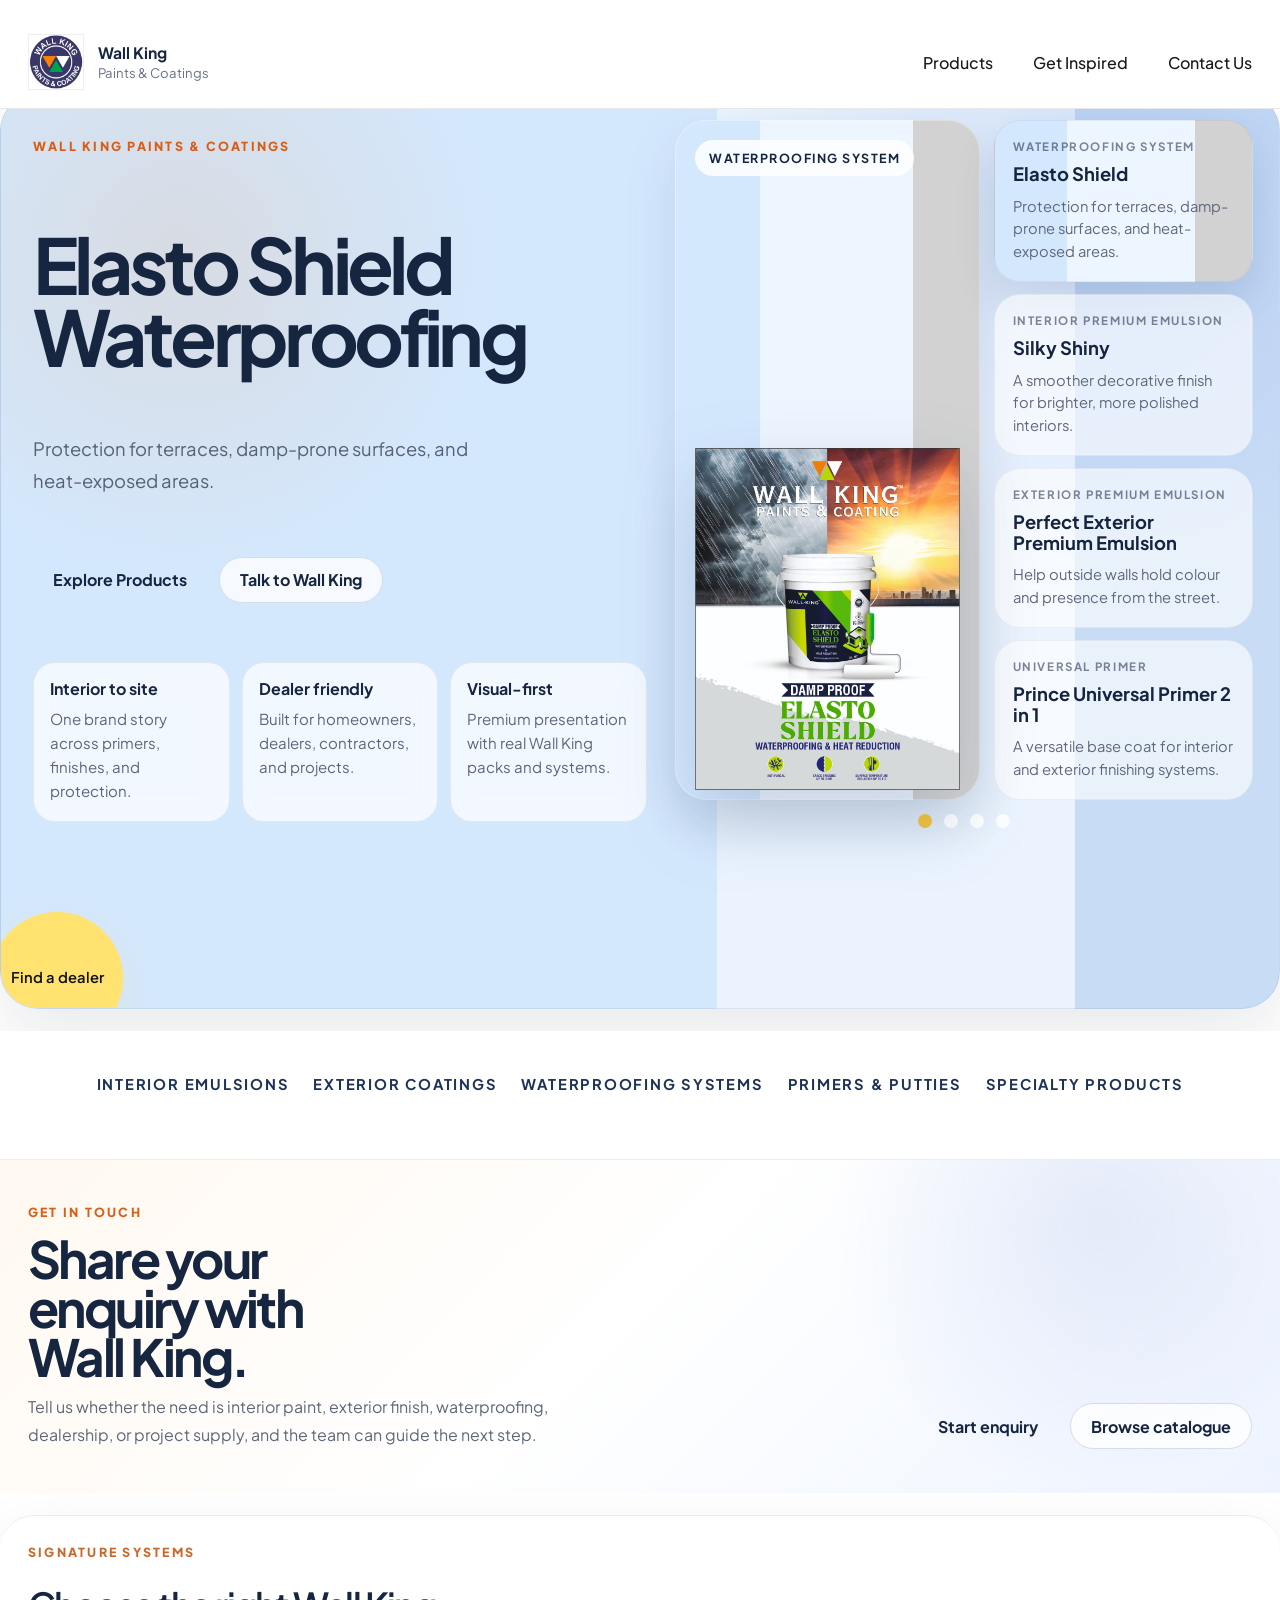
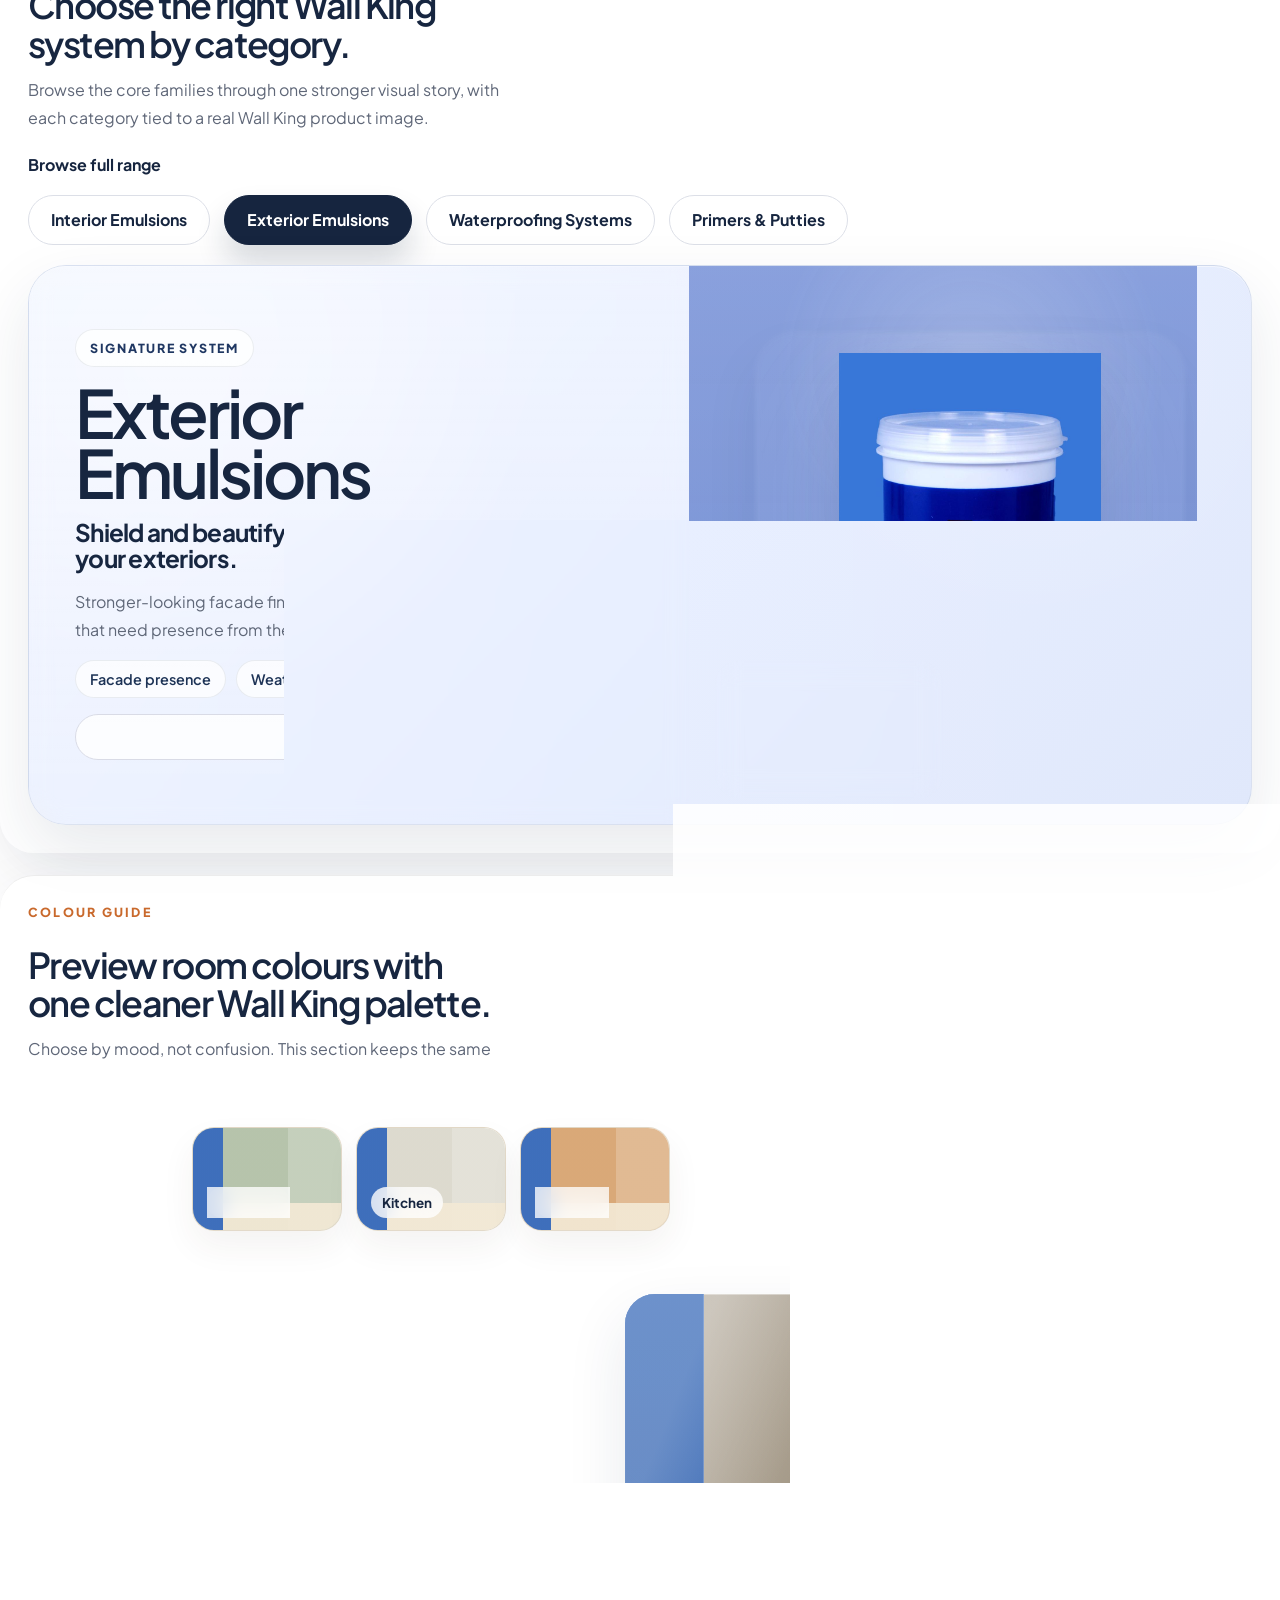
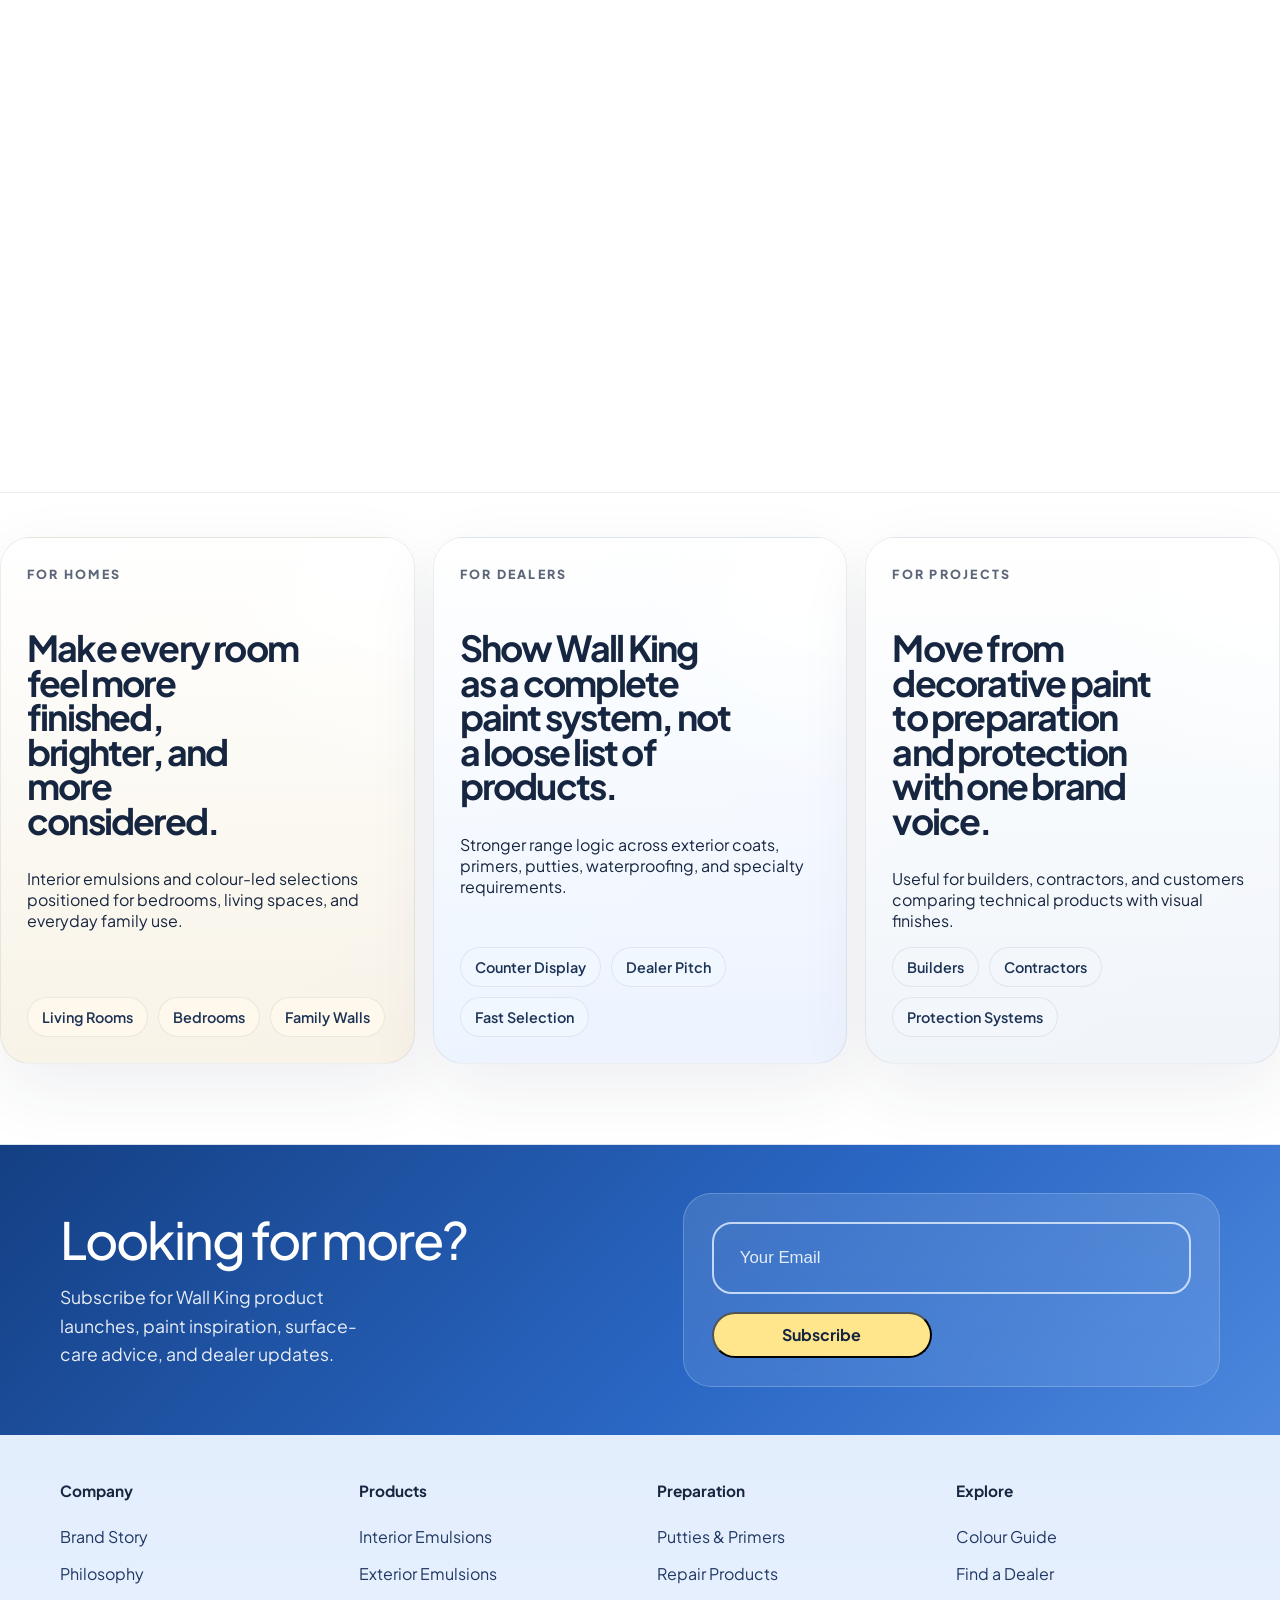
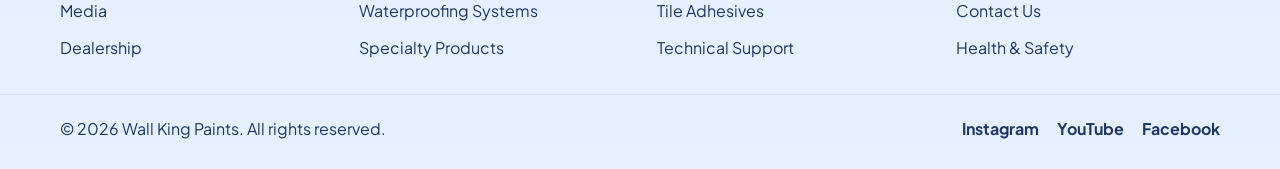
==== commit d44ce952: "demo" ====
--- a/index.html
+++ b/index.html
@@ -67,88 +67,72 @@
       </header>
 
       <main class="home-main">
-        <section class="indigo-hero reveal">
-          <div class="indigo-hero__copy">
-            <div class="hero-copy-block">
-              <p class="hero-kicker">Wall King Paints</p>
-              <h1 id="heroTitle">Premium Paint Solutions</h1>
-              <p class="hero-subtitle" id="heroSubtitle">For homes that deserve stronger colour, smoother finish, and better protection.</p>
-              <a class="button hero-explore" href="products.html">Explore</a>
-            </div>
-            <div class="hero-packshot-panel">
-              <div class="hero-packshot" id="heroPackshot"></div>
-            </div>
-          </div>
-
-          <div class="indigo-hero__stage">
-            <div class="hero-slider" id="heroSlider"></div>
+        <section class="framer-hero reveal">
+          <div class="framer-hero__copy">
+            <p class="eyebrow">Wall King Paints & Coatings</p>
+            <h1 id="heroTitle">Build cleaner walls with premium colour systems.</h1>
+            <p class="framer-hero__lede" id="heroSubtitle">Interior finishes, exterior coatings, waterproofing systems, and preparation products presented with the confidence of a modern paint brand.</p>
+            <div class="framer-hero__actions">
+              <a class="button" href="products.html">Explore Products</a>
+              <a class="button button--ghost" href="contact.html">Talk to Wall King</a>
+            </div>
+            <div class="framer-hero__facts">
+              <article>
+                <strong>Interior to site</strong>
+                <span>One brand story across primers, finishes, and protection.</span>
+              </article>
+              <article>
+                <strong>Dealer friendly</strong>
+                <span>Built for homeowners, dealers, contractors, and projects.</span>
+              </article>
+              <article>
+                <strong>Visual-first</strong>
+                <span>Premium presentation with real Wall King packs and systems.</span>
+              </article>
+            </div>
+          </div>
+
+          <div class="framer-hero__stage">
+            <div class="hero-showcase" id="heroShowcase">
+              <div class="hero-showcase__main" id="heroPackshot"></div>
+              <div class="hero-showcase__cards" id="heroSlider"></div>
+            </div>
             <div class="hero-slider__dots" id="heroSliderDots"></div>
           </div>
 
           <a class="dealer-locator-float" href="contact.html">
-            <span>Dealer Locator</span>
+            <span>Find a dealer</span>
           </a>
         </section>
 
-        <section class="section-block dealer-form-strip reveal">
-          <div class="dealer-form-strip__copy">
+        <section class="section-block statement-band reveal">
+          <div class="statement-band__track">
+            <span>Interior Emulsions</span>
+            <span>Exterior Coatings</span>
+            <span>Waterproofing Systems</span>
+            <span>Primers & Putties</span>
+            <span>Specialty Products</span>
+          </div>
+        </section>
+
+        <section class="section-block conversion-panel reveal">
+          <div class="conversion-panel__copy">
             <p class="eyebrow">Get In Touch</p>
             <h2>Share your enquiry with Wall King.</h2>
-            <p>Tell us what you need and our team will help with product selection, dealer support, and project guidance.</p>
-          </div>
-          <form class="dealer-form-strip__form">
-            <label>
-              <span>Name*</span>
-              <input type="text" placeholder="">
-            </label>
-            <label>
-              <span>Mobile Number*</span>
-              <input type="tel" placeholder="">
-            </label>
-            <label>
-              <span>Email Id*</span>
-              <input type="email" placeholder="">
-            </label>
-            <label>
-              <span>State*</span>
-              <select>
-                <option>Maharashtra</option>
-                <option>Chhattisgarh</option>
-                <option>Madhya Pradesh</option>
-                <option>Odisha</option>
-              </select>
-            </label>
-            <label>
-              <span>City* (Select the city closer to you)</span>
-              <select>
-                <option>Raipur</option>
-                <option>Aurangabad</option>
-                <option>Nagpur</option>
-                <option>Bhilai</option>
-              </select>
-            </label>
-            <label>
-              <span>Contacting us for*</span>
-              <select>
-                <option>--Please choose an option--</option>
-                <option>Interior Paints</option>
-                <option>Exterior Paints</option>
-                <option>Waterproofing</option>
-                <option>Primer / Putty</option>
-                <option>Dealership</option>
-              </select>
-            </label>
-            <p class="dealer-form-strip__note">Our team will review your enquiry and get back to you as soon as possible.</p>
-            <button class="button dealer-form-strip__submit" type="button">Submit</button>
-          </form>
+            <p>Tell us whether the need is interior paint, exterior finish, waterproofing, dealership, or project supply, and the team can guide the next step.</p>
+          </div>
+          <div class="conversion-panel__actions">
+            <a class="button" href="contact.html">Start enquiry</a>
+            <a class="button button--ghost" href="products.html">Browse catalogue</a>
+          </div>
         </section>
 
         <section class="section-block range-strip reveal">
           <div class="section-heading section-heading--inline home-section-intro">
             <div class="home-section-intro__copy">
-              <p class="eyebrow">Product Range</p>
+              <p class="eyebrow">Signature Systems</p>
               <h2>Choose the right Wall King system by category.</h2>
-              <p>Browse interiors, exteriors, waterproofing systems, and preparation products through one clearer category-led view.</p>
+              <p>Browse the core families through one stronger visual story, with each category tied to a real Wall King product image.</p>
             </div>
             <a class="text-link" href="products.html">Browse full range</a>
           </div>
@@ -160,7 +144,7 @@
             <div class="home-section-intro__copy">
               <p class="eyebrow">Colour Guide</p>
               <h2>Preview room colours with one cleaner Wall King palette.</h2>
-              <p>See calmer room-led combinations before you choose a finish, so the palette feels intentional instead of random.</p>
+              <p>Choose by mood, not confusion. This section keeps the same premium rhythm while helping homeowners picture the finish.</p>
             </div>
           </div>
           <div class="colour-guide-tiles" id="colourGuideTiles"></div>
@@ -200,16 +184,45 @@
           </div>
         </section>
 
-        <section class="section-block inspiration-journal reveal">
-          <div class="section-heading section-heading--inline home-section-intro">
-            <div class="home-section-intro__copy">
-              <p class="eyebrow">Paint Guidance</p>
-              <h2>Choose paints, primers, and protection with clearer guidance.</h2>
-              <p>Use these quick notes to understand where each system fits best before you move into the product range.</p>
-            </div>
-          </div>
-          <div class="journal-grid" id="journalGrid"></div>
-        </section>
+        <section class="section-block audience-grid reveal">
+          <article class="audience-card audience-card--home">
+            <div class="audience-card__top">
+              <p class="eyebrow">For Homes</p>
+            </div>
+            <h2>Make every room feel more finished, brighter, and more considered.</h2>
+            <p>Interior emulsions and colour-led selections positioned for bedrooms, living spaces, and everyday family use.</p>
+            <div class="audience-card__meta">
+              <span>Living Rooms</span>
+              <span>Bedrooms</span>
+              <span>Family Walls</span>
+            </div>
+          </article>
+          <article class="audience-card audience-card--trade">
+            <div class="audience-card__top">
+              <p class="eyebrow">For Dealers</p>
+            </div>
+            <h2>Show Wall King as a complete paint system, not a loose list of products.</h2>
+            <p>Stronger range logic across exterior coats, primers, putties, waterproofing, and specialty requirements.</p>
+            <div class="audience-card__meta">
+              <span>Counter Display</span>
+              <span>Dealer Pitch</span>
+              <span>Fast Selection</span>
+            </div>
+          </article>
+          <article class="audience-card audience-card--project">
+            <div class="audience-card__top">
+              <p class="eyebrow">For Projects</p>
+            </div>
+            <h2>Move from decorative paint to preparation and protection with one brand voice.</h2>
+            <p>Useful for builders, contractors, and customers comparing technical products with visual finishes.</p>
+            <div class="audience-card__meta">
+              <span>Builders</span>
+              <span>Contractors</span>
+              <span>Protection Systems</span>
+            </div>
+          </article>
+        </section>
+
       </main>
     </div>
 
--- a/styles.css
+++ b/styles.css
@@ -2218,90 +2218,174 @@
 
 .category-feature {
   display: grid;
-  gap: 18px;
+  gap: 20px;
 }
 
 .category-feature__nav {
   display: flex;
-  gap: 12px;
+  gap: 14px;
   flex-wrap: wrap;
-  margin-top: 6px;
+  margin-top: 2px;
 }
 
 .category-feature__tab {
   display: inline-flex;
   align-items: center;
-  min-height: 46px;
-  padding: 0 18px;
+  min-height: 50px;
+  padding: 0 22px;
   border: 1px solid #dcdfe7;
   border-radius: 999px;
-  background: #fff;
+  background: rgba(255, 255, 255, 0.84);
   color: var(--navy);
   font-weight: 700;
+  box-shadow: inset 0 1px 0 rgba(255, 255, 255, 0.8);
 }
 
 .category-feature__tab.is-active {
   background: var(--navy);
   border-color: var(--navy);
   color: #fff;
+  box-shadow: 0 18px 30px rgba(21, 37, 63, 0.16);
 }
 
 .category-feature__stage {
-  display: grid;
-  grid-template-columns: minmax(0, 1fr) minmax(280px, 0.9fr);
-  min-height: 520px;
+  position: relative;
+  background: var(--category-stage, linear-gradient(180deg, #eef3fb 0%, #e5ebf7 100%));
+  display: grid;
+  grid-template-columns: minmax(0, 1.08fr) minmax(320px, 0.92fr);
+  min-height: 560px;
   overflow: hidden;
   border: 1px solid rgba(22, 37, 63, 0.08);
-  border-radius: 30px;
-  box-shadow: 0 22px 48px rgba(32, 49, 82, 0.08);
+  border-radius: 38px;
+  box-shadow:
+    0 26px 64px rgba(32, 49, 82, 0.1),
+    inset 0 1px 0 rgba(255, 255, 255, 0.5);
+}
+
+.category-feature__stage::before {
+  content: "";
+  position: absolute;
+  inset: 0;
+  background:
+    radial-gradient(circle at 14% 18%, rgba(255, 255, 255, 0.46), transparent 30%),
+    radial-gradient(circle at 82% 18%, rgba(255, 255, 255, 0.18), transparent 24%),
+    linear-gradient(90deg, rgba(255, 255, 255, 0.14), rgba(255, 255, 255, 0.04) 54%, rgba(255, 255, 255, 0) 100%);
+  pointer-events: none;
 }
 
 .category-feature__copy,
 .category-feature__visual {
+  position: relative;
+  z-index: 1;
   min-width: 0;
 }
 
 .category-feature__copy {
   display: grid;
-  align-content: end;
-  gap: 14px;
-  padding: 42px;
+  align-content: center;
+  gap: 16px;
+  padding: 48px 46px;
+  background: linear-gradient(180deg, rgba(255, 255, 255, 0.24), rgba(255, 255, 255, 0.08));
+  backdrop-filter: blur(10px);
+}
+
+.category-feature__eyebrow {
+  display: inline-flex;
+  width: fit-content;
+  min-height: 38px;
+  align-items: center;
+  padding: 0 14px;
+  border-radius: 999px;
+  background: rgba(255, 255, 255, 0.76);
+  border: 1px solid rgba(22, 37, 63, 0.08);
+  color: #1f3762;
+  font-size: 0.78rem;
+  font-weight: 800;
+  letter-spacing: 0.14em;
+  text-transform: uppercase;
 }
 
 .category-feature__copy h3 {
-  font-size: clamp(3rem, 6vw, 5.4rem);
+  max-width: 9ch;
+  font-size: clamp(3rem, 5.2vw, 4.9rem);
+  line-height: 0.9;
+  letter-spacing: -0.06em;
 }
 
 .category-feature__subtitle {
-  max-width: 16ch;
+  max-width: 14ch;
   margin: 0;
   font-family: "Plus Jakarta Sans", sans-serif;
-  font-size: clamp(1.5rem, 2vw, 2rem);
+  font-size: clamp(1.45rem, 1.9vw, 1.9rem);
   font-weight: 700;
-  line-height: 1.15;
+  line-height: 1.08;
   letter-spacing: -0.03em;
 }
 
 .category-feature__detail {
-  max-width: 55ch;
+  max-width: 41ch;
   margin: 0;
   color: rgba(23, 38, 64, 0.72);
-  line-height: 1.8;
+  line-height: 1.76;
+}
+
+.category-feature__meta {
+  display: flex;
+  flex-wrap: wrap;
+  gap: 10px;
+}
+
+.category-feature__meta span {
+  display: inline-flex;
+  align-items: center;
+  min-height: 38px;
+  padding: 0 14px;
+  border-radius: 999px;
+  background: rgba(255, 255, 255, 0.72);
+  border: 1px solid rgba(22, 37, 63, 0.08);
+  color: #1d3356;
+  font-size: 0.9rem;
+  font-weight: 600;
 }
 
 .category-feature__visual {
   position: relative;
   display: grid;
   place-items: center;
-  padding: 28px 26px;
-  background: transparent;
+  padding: 36px 30px;
+  overflow: hidden;
+  background: var(--category-visual, rgba(111, 138, 197, 0.18));
+}
+
+.category-feature__visual::before {
+  content: "";
+  position: absolute;
+  inset: 0;
+  background:
+    radial-gradient(circle at 50% 18%, rgba(255, 255, 255, 0.2), transparent 36%),
+    linear-gradient(180deg, rgba(255, 255, 255, 0.14), rgba(255, 255, 255, 0.04));
+  pointer-events: none;
+}
+
+.category-feature__halo {
+  position: absolute;
+  width: 76%;
+  height: 76%;
+  border-radius: 40px;
+  background:
+    radial-gradient(circle at 50% 40%, rgba(255, 255, 255, 0.16), rgba(255, 255, 255, 0.04) 58%, transparent 100%);
+  box-shadow:
+    inset 0 0 0 1px rgba(255, 255, 255, 0.08),
+    0 28px 54px rgba(24, 39, 69, 0.08);
+  filter: blur(2px);
 }
 
 .category-feature__pack {
   position: relative;
-  width: min(320px, 100%);
-  padding: 8px 0 22px;
-  border-radius: 28px;
+  z-index: 2;
+  width: min(340px, 100%);
+  padding: 0 0 14px;
+  border-radius: 0;
   background: transparent;
   box-shadow: none;
 }
@@ -2309,22 +2393,58 @@
 .category-feature__pack::before {
   content: "";
   position: absolute;
-  left: 10%;
-  right: 10%;
-  bottom: 1%;
-  height: 24px;
+  left: 14%;
+  right: 14%;
+  bottom: 2%;
+  height: 16px;
   border-radius: 999px;
-  background: rgba(255, 248, 228, 0.42);
-  filter: blur(6px);
+  background: rgba(255, 255, 255, 0.38);
+  filter: blur(14px);
 }
 
 .category-feature__pack img {
   position: relative;
   z-index: 1;
-  max-height: 360px;
+  max-height: 370px;
   margin: 0 auto;
   object-fit: contain;
-  filter: drop-shadow(0 18px 28px var(--pack-shadow, rgba(18, 31, 49, 0.1)));
+  filter: drop-shadow(0 24px 30px var(--pack-shadow, rgba(18, 31, 49, 0.12)));
+}
+
+.category-feature__note {
+  position: absolute;
+  left: 26px;
+  bottom: 26px;
+  z-index: 2;
+  display: grid;
+  gap: 6px;
+  max-width: 228px;
+  padding: 18px 18px 16px;
+  border-radius: 24px;
+  background: rgba(255, 255, 255, 0.7);
+  backdrop-filter: blur(12px);
+  border: 1px solid rgba(255, 255, 255, 0.34);
+  box-shadow: 0 16px 28px rgba(18, 31, 49, 0.1);
+}
+
+.category-feature__note span {
+  color: #6b7488;
+  font-size: 0.78rem;
+  font-weight: 800;
+  letter-spacing: 0.12em;
+  text-transform: uppercase;
+}
+
+.category-feature__note strong {
+  font-size: 1.1rem;
+  line-height: 1.1;
+  letter-spacing: -0.03em;
+  color: #172640;
+}
+
+.category-feature__note small {
+  color: #5c6678;
+  font-size: 0.9rem;
 }
 
 .category-feature__stage--berry {
@@ -2830,6 +2950,36 @@
   .category-feature__copy h3 {
     font-size: clamp(2.4rem, 11vw, 4rem);
   }
+
+  .category-feature__meta {
+    gap: 8px;
+  }
+
+  .category-feature__meta span {
+    min-height: 34px;
+    padding: 0 12px;
+    font-size: 0.82rem;
+  }
+
+  .category-feature__halo {
+    width: 82%;
+    height: 82%;
+  }
+
+  .category-feature__pack {
+    width: min(300px, 92%);
+  }
+
+  .category-feature__pack img {
+    max-height: 320px;
+  }
+
+  .category-feature__note {
+    left: 20px;
+    bottom: 20px;
+    max-width: 210px;
+    padding: 16px 16px 14px;
+  }
 }
 
 @media (max-width: 560px) {
@@ -2921,20 +3071,21 @@
 .nav-mega__panel {
   position: absolute;
   top: calc(100% + 18px);
-  left: 50%;
+  right: 0;
   z-index: 30;
   display: grid;
-  grid-template-columns: repeat(3, minmax(220px, 1fr));
-  gap: 26px 34px;
-  width: min(1120px, calc(100vw - 80px));
-  padding: 34px 36px;
+  grid-template-columns: repeat(3, minmax(180px, 1fr));
+  gap: 22px 26px;
+  width: min(860px, calc(100vw - 56px));
+  max-width: calc(100vw - 56px);
+  padding: 28px;
   border-radius: 26px;
   background: rgba(255, 255, 255, 0.98);
   box-shadow: 0 30px 90px rgba(15, 28, 47, 0.18);
   opacity: 0;
   visibility: hidden;
   pointer-events: none;
-  transform: translate(-50%, 8px);
+  transform: translateY(8px);
   transition: opacity 160ms ease, transform 160ms ease, visibility 160ms ease;
 }
 
@@ -2943,22 +3094,22 @@
   opacity: 1;
   visibility: visible;
   pointer-events: auto;
-  transform: translate(-50%, 0);
+  transform: translateY(0);
 }
 
 .nav-mega__item {
   display: grid;
-  grid-template-columns: 82px 1fr;
-  gap: 18px;
+  grid-template-columns: 72px 1fr;
+  gap: 14px;
   align-items: center;
   min-width: 0;
 }
 
 .nav-mega__item img {
-  width: 82px;
-  height: 82px;
-  padding: 8px;
-  border-radius: 18px;
+  width: 72px;
+  height: 72px;
+  padding: 7px;
+  border-radius: 16px;
   object-fit: contain;
   box-shadow: inset 0 0 0 1px rgba(255, 255, 255, 0.32);
 }
@@ -2986,8 +3137,8 @@
 
 .nav-mega__item span {
   color: #111;
-  font-size: 1rem;
-  font-weight: 500;
+  font-size: 0.95rem;
+  font-weight: 600;
   line-height: 1.18;
 }
 
@@ -3201,6 +3352,7 @@
 
   .nav-mega__panel {
     left: 0;
+    right: auto;
     transform: translate(0, 8px);
     width: min(760px, calc(100vw - 32px));
     grid-template-columns: repeat(2, minmax(220px, 1fr));
@@ -3486,28 +3638,36 @@
 }
 
 body[data-page="home"] .inspiration-journal .section-heading--inline {
-  display: block;
+  display: grid;
+  grid-template-columns: minmax(0, 1.15fr) minmax(280px, 0.85fr);
+  gap: 24px;
+  align-items: end;
   margin-bottom: 24px;
 }
 
 body[data-page="home"] .inspiration-journal .section-heading--inline h2 {
-  max-width: 11ch;
+  max-width: 10ch;
 }
 
 body[data-page="home"] .inspiration-journal .journal-grid {
   grid-template-columns: repeat(3, minmax(0, 1fr));
-  gap: 18px;
+  gap: 22px;
   border: 0;
 }
 
 body[data-page="home"] .journal-card {
+  position: relative;
+  overflow: hidden;
   min-height: 312px;
-  padding: 30px 28px 26px;
-  border: 1px solid rgba(217, 205, 184, 0.78);
-  border-right: 1px solid rgba(217, 205, 184, 0.78);
-  border-radius: 26px;
-  background: linear-gradient(180deg, rgba(255, 255, 255, 0.98), rgba(250, 246, 238, 0.98));
-  box-shadow: 0 18px 42px rgba(65, 54, 37, 0.06);
+  padding: 28px 28px 24px;
+  border: 1px solid rgba(217, 205, 184, 0.58);
+  border-radius: 28px;
+  background:
+    radial-gradient(circle at top right, rgba(255, 255, 255, 0.92), transparent 32%),
+    linear-gradient(180deg, rgba(255, 255, 255, 0.98), rgba(248, 243, 234, 0.98));
+  box-shadow:
+    0 20px 54px rgba(65, 54, 37, 0.08),
+    inset 0 1px 0 rgba(255, 255, 255, 0.76);
 }
 
 body[data-page="home"] .category-feature__copy h3,
@@ -3532,10 +3692,6 @@
   color: #5f6778;
 }
 
-body[data-page="home"] .category-feature__visual {
-  background: transparent;
-}
-
 body[data-page="home"] .category-feature__pack::before {
   background: rgba(255, 247, 224, 0.52);
 }
@@ -3545,19 +3701,42 @@
 }
 
 body[data-page="home"] .journal-card h3 {
-  max-width: 18ch;
-  font-size: clamp(1.25rem, 1.55vw, 1.5rem);
-  line-height: 1.12;
+  max-width: 14ch;
+  font-size: clamp(1.42rem, 1.75vw, 1.78rem);
+  line-height: 1.02;
 }
 
 body[data-page="home"] .journal-card p {
   max-width: 29ch;
 }
 
-body[data-page="home"] .journal-card::before,
-body[data-page="home"] .journal-card:nth-child(2)::before,
+body[data-page="home"] .journal-card::before {
+  content: "";
+  position: absolute;
+  inset: auto 0 0 0;
+  height: 5px;
+  background: linear-gradient(90deg, #204f98 0%, #6f98de 100%);
+}
+
+body[data-page="home"] .journal-card::after {
+  content: "";
+  position: absolute;
+  top: -18px;
+  right: -18px;
+  width: 120px;
+  height: 120px;
+  border-radius: 28px;
+  background: rgba(255, 255, 255, 0.45);
+  transform: rotate(15deg);
+  pointer-events: none;
+}
+
+body[data-page="home"] .journal-card:nth-child(2)::before {
+  background: linear-gradient(90deg, #2758a8 0%, #7fa1df 100%);
+}
+
 body[data-page="home"] .journal-card:nth-child(3)::before {
-  background: linear-gradient(180deg, #204f98, #5b8ee0);
+  background: linear-gradient(90deg, #2a79a2 0%, #7ebad2 100%);
 }
 
 body[data-page="home"] .journal-card__tag,
@@ -3566,6 +3745,109 @@
   color: #204f98;
 }
 
+body[data-page="home"] .journal-card__top,
+body[data-page="home"] .journal-card__footer {
+  display: flex;
+  align-items: center;
+  justify-content: space-between;
+  gap: 14px;
+}
+
+body[data-page="home"] .journal-card__index {
+  display: inline-flex;
+  align-items: center;
+  justify-content: center;
+  min-width: 42px;
+  height: 42px;
+  border-radius: 999px;
+  background: rgba(255, 255, 255, 0.72);
+  border: 1px solid rgba(23, 38, 64, 0.08);
+  color: #1d3356;
+  font-size: 0.84rem;
+  font-weight: 700;
+  letter-spacing: 0.08em;
+}
+
+body[data-page="home"] .journal-card__footer {
+  margin-top: auto;
+  padding-top: 8px;
+}
+
+body[data-page="home"] .journal-card__dots {
+  display: inline-flex;
+  gap: 8px;
+}
+
+body[data-page="home"] .journal-card__dots span {
+  width: 9px;
+  height: 9px;
+  border-radius: 50%;
+  background: rgba(32, 79, 152, 0.24);
+}
+
+body[data-page="home"] .journal-card__dots span:nth-child(2) {
+  background: rgba(32, 79, 152, 0.5);
+}
+
+body[data-page="home"] .journal-card__dots span:nth-child(3) {
+  background: rgba(32, 79, 152, 0.8);
+}
+
+body[data-page="home"] .journal-spotlight {
+  display: grid;
+  gap: 16px;
+  padding: 22px;
+  border: 1px solid rgba(217, 205, 184, 0.62);
+  border-radius: 28px;
+  background:
+    radial-gradient(circle at top right, rgba(255, 255, 255, 0.9), transparent 38%),
+    linear-gradient(135deg, rgba(250, 246, 238, 0.98), rgba(240, 246, 255, 0.96));
+  box-shadow: 0 16px 40px rgba(65, 54, 37, 0.06);
+}
+
+body[data-page="home"] .journal-spotlight__pill {
+  display: inline-flex;
+  width: fit-content;
+  align-items: center;
+  min-height: 36px;
+  padding: 0 14px;
+  border-radius: 999px;
+  background: rgba(255, 255, 255, 0.82);
+  border: 1px solid rgba(23, 38, 64, 0.08);
+  color: #c9692c;
+  font-size: 0.82rem;
+  font-weight: 800;
+  letter-spacing: 0.12em;
+  text-transform: uppercase;
+}
+
+body[data-page="home"] .journal-spotlight strong {
+  max-width: 18ch;
+  font-size: clamp(1.3rem, 1.8vw, 1.8rem);
+  line-height: 1.08;
+  letter-spacing: -0.04em;
+  color: #172640;
+}
+
+body[data-page="home"] .journal-spotlight__chips {
+  display: flex;
+  flex-wrap: wrap;
+  gap: 10px;
+}
+
+body[data-page="home"] .journal-spotlight__chips span {
+  display: inline-flex;
+  align-items: center;
+  min-height: 38px;
+  padding: 0 14px;
+  border-radius: 999px;
+  background: rgba(255, 255, 255, 0.78);
+  border: 1px solid rgba(23, 38, 64, 0.08);
+  color: #1d3356;
+  font-size: 0.88rem;
+  font-weight: 600;
+}
+
 body[data-page="home"] .section-heading .eyebrow,
 body[data-page="home"] .guide-pill {
   color: #c9692c;
@@ -3586,6 +3868,10 @@
 }
 
 @media (max-width: 1120px) {
+  body[data-page="home"] .inspiration-journal .section-heading--inline {
+    grid-template-columns: 1fr;
+  }
+
   body[data-page="home"] .inspiration-journal .journal-grid {
     grid-template-columns: repeat(2, minmax(0, 1fr));
     gap: 16px;
@@ -3602,32 +3888,36 @@
 .guide-tile {
   position: relative;
   width: 150px;
-  height: 110px;
+  height: 104px;
   padding: 0;
   overflow: hidden;
   border: 1px solid rgba(22, 37, 63, 0.1);
   border-radius: 22px;
-  background: #fff;
-  box-shadow: 0 18px 40px rgba(19, 35, 58, 0.08);
+  background: linear-gradient(180deg, rgba(255, 255, 255, 0.98), rgba(249, 246, 239, 0.94));
+  box-shadow: 0 16px 34px rgba(19, 35, 58, 0.07);
 }
 
 .guide-tile__preview {
   position: absolute;
   inset: 0;
   background:
-    linear-gradient(90deg, rgba(0, 0, 0, 0.18) 0 24%, transparent 24% 100%),
-    linear-gradient(0deg, rgba(255, 255, 255, 0.72) 0 28%, transparent 28% 100%),
-    linear-gradient(135deg, var(--tile-accent) 0 20%, var(--tile-wall) 20% 100%);
+    linear-gradient(90deg, color-mix(in srgb, var(--tile-accent) 88%, white 12%) 0 20%, transparent 20% 100%),
+    linear-gradient(180deg, transparent 0 74%, rgba(243, 233, 213, 0.92) 74% 100%),
+    linear-gradient(90deg, color-mix(in srgb, var(--tile-wall) 90%, white 10%) 0 64%, color-mix(in srgb, var(--tile-wall) 72%, white 28%) 64% 100%);
 }
 
 .guide-tile__label {
   position: absolute;
-  left: 16px;
-  bottom: 14px;
+  left: 14px;
+  bottom: 12px;
   z-index: 1;
-  color: #fff;
-  font-size: 0.95rem;
+  padding: 7px 11px;
+  border-radius: 999px;
+  background: rgba(255, 255, 255, 0.78);
+  color: #172640;
+  font-size: 0.84rem;
   font-weight: 700;
+  backdrop-filter: blur(10px);
 }
 
 .guide-tile.is-active {
@@ -3679,21 +3969,35 @@
 .colour-room-preview {
   --guide-wall: #9c907d;
   --guide-accent: #245bb2;
+  --guide-tone-1: #ead9bf;
+  --guide-tone-2: #bfdcf3;
+  --guide-tone-3: #cedfce;
   position: relative;
   min-height: 430px;
   overflow: hidden;
   border-radius: 30px;
   background:
-    linear-gradient(90deg, var(--guide-accent) 0 15%, color-mix(in srgb, var(--guide-wall) 92%, #ffffff 8%) 15% 58%, color-mix(in srgb, var(--guide-wall) 72%, #ffffff 28%) 58% 100%);
+    linear-gradient(90deg, color-mix(in srgb, var(--guide-accent) 92%, white 8%) 0 13%, color-mix(in srgb, var(--guide-wall) 90%, white 10%) 13% 60%, color-mix(in srgb, var(--guide-tone-1) 72%, white 28%) 60% 100%);
+  box-shadow:
+    inset 0 0 0 1px rgba(255, 255, 255, 0.38),
+    0 24px 60px rgba(32, 49, 82, 0.1);
+}
+
+.colour-room-preview__accent {
+  position: absolute;
+  inset: 0 auto 0 0;
+  width: 13%;
+  background: linear-gradient(180deg, color-mix(in srgb, var(--guide-accent) 90%, white 10%), color-mix(in srgb, var(--guide-accent) 70%, black 8%));
+  box-shadow: inset -1px 0 0 rgba(255, 255, 255, 0.18);
 }
 
 .colour-room-preview__scene {
   position: absolute;
   inset: 0;
   background:
-    linear-gradient(115deg, rgba(255, 255, 255, 0.22) 12%, rgba(255, 255, 255, 0) 28%),
+    linear-gradient(112deg, rgba(255, 255, 255, 0.26) 12%, rgba(255, 255, 255, 0) 31%),
     linear-gradient(90deg, transparent 0 61%, rgba(255, 255, 255, 0.18) 61% 100%),
-    linear-gradient(180deg, transparent 0 76%, #e7dac4 76% 100%);
+    linear-gradient(180deg, transparent 0 76%, #e8dcc8 76% 100%);
 }
 
 .colour-room-preview__floor {
@@ -3701,33 +4005,60 @@
   inset: auto 0 0;
   height: 22%;
   background:
-    linear-gradient(180deg, rgba(255, 250, 241, 0.18), rgba(177, 144, 101, 0.1)),
-    repeating-linear-gradient(90deg, rgba(163, 131, 89, 0.36) 0 12px, rgba(243, 227, 199, 0.62) 12px 24px);
+    linear-gradient(180deg, rgba(255, 250, 241, 0.16), rgba(177, 144, 101, 0.1)),
+    repeating-linear-gradient(90deg, rgba(163, 131, 89, 0.34) 0 12px, rgba(243, 227, 199, 0.6) 12px 24px);
 }
 
 .colour-room-preview__sofa,
 .colour-room-preview__ottoman {
-  display: none;
+  position: absolute;
+  bottom: 13%;
+  border-radius: 30px;
+  background: linear-gradient(180deg, color-mix(in srgb, var(--guide-tone-2) 88%, #b8bcc6 12%), color-mix(in srgb, var(--guide-tone-2) 70%, #7e8799 30%));
+  box-shadow: 0 18px 28px rgba(44, 58, 81, 0.14);
 }
 
 .colour-room-preview__sofa {
-  left: 47%;
+  left: 49%;
+  width: 29%;
+  height: 22%;
 }
 
 .colour-room-preview__ottoman {
-  left: 72%;
+  left: 71%;
+  width: 18%;
+  height: 13%;
+  border-bottom-left-radius: 26px;
 }
 
 .colour-room-preview__lamp {
-  display: none;
+  position: absolute;
+  left: 36%;
+  bottom: 14%;
+  width: 24px;
+  height: 122px;
+  background: linear-gradient(180deg, rgba(234, 208, 160, 0.95), rgba(204, 170, 115, 0.95));
+  clip-path: polygon(46% 0, 54% 0, 78% 100%, 22% 100%);
 }
 
 .colour-room-preview__lamp::before {
-  content: none;
+  content: "";
+  position: absolute;
+  left: -18px;
+  top: -34px;
+  width: 58px;
+  height: 40px;
+  border-radius: 999px 999px 12px 12px;
+  background: rgba(252, 247, 237, 0.96);
+  box-shadow: 0 12px 26px rgba(44, 58, 81, 0.08);
 }
 
 .colour-room-preview__plant {
-  display: none;
+  position: absolute;
+  right: 8%;
+  bottom: 10%;
+  width: 82px;
+  height: 106px;
 }
 
 .colour-room-preview::before {
@@ -3742,16 +4073,33 @@
 }
 
 .colour-room-preview::after {
+  display: none;
+}
+
+.colour-room-preview__plant::before,
+.colour-room-preview__plant::after {
   content: "";
   position: absolute;
-  left: 20%;
-  top: 26%;
-  width: 18%;
-  height: 22%;
-  border: 12px solid rgba(245, 240, 231, 0.96);
-  border-radius: 6px;
-  background: linear-gradient(135deg, rgba(255, 255, 255, 0.24), rgba(0, 0, 0, 0.03));
-  box-shadow: 0 20px 34px rgba(24, 35, 52, 0.08);
+  background: color-mix(in srgb, var(--guide-tone-3) 88%, #75ad5b 12%);
+}
+
+.colour-room-preview__plant::before {
+  left: 26px;
+  bottom: 0;
+  width: 34px;
+  height: 42px;
+  border-radius: 0 0 18px 18px;
+  background: rgba(248, 244, 238, 0.98);
+  box-shadow: 0 10px 16px rgba(44, 58, 81, 0.08);
+}
+
+.colour-room-preview__plant::after {
+  inset: 2px 0 34px;
+  background:
+    radial-gradient(circle at 20% 20%, color-mix(in srgb, var(--guide-tone-3) 92%, #88b95d 8%) 0 18px, transparent 19px),
+    radial-gradient(circle at 66% 18%, color-mix(in srgb, var(--guide-tone-3) 88%, #7db35a 12%) 0 18px, transparent 19px),
+    radial-gradient(circle at 42% 52%, color-mix(in srgb, var(--guide-tone-3) 90%, #7db35a 10%) 0 16px, transparent 17px),
+    radial-gradient(circle at 70% 74%, color-mix(in srgb, var(--guide-tone-3) 88%, #72ad55 12%) 0 16px, transparent 17px);
 }
 
 .colour-guide-meta {
@@ -3799,6 +4147,10 @@
   flex-wrap: wrap;
 }
 
+.products-landing__stage {
+  display: grid;
+}
+
 body[data-page="products"] .products-landing {
   padding-top: 0;
 }
@@ -3808,26 +4160,26 @@
 }
 
 body[data-page="products"] {
-  background: #f3f4f7;
+  background:
+    radial-gradient(circle at top left, rgba(244, 227, 214, 0.42), transparent 30%),
+    radial-gradient(circle at top right, rgba(219, 231, 252, 0.56), transparent 36%),
+    #f5f6fa;
 }
 
 body[data-page="products"] .page-frame {
-  width: min(100%, 1440px);
-  margin: 0 auto 40px;
+  width: min(100%, 1520px);
+  margin: 0 auto 44px;
 }
 
 body[data-page="products"] .site-header {
-  position: static;
-  top: auto;
   grid-template-columns: auto 1fr;
-  margin: 0;
-  padding: 22px 42px;
-  border: 0;
-  border-bottom: 1px solid rgba(20, 38, 67, 0.08);
-  border-radius: 0;
-  background: #fff;
-  backdrop-filter: none;
-  box-shadow: none;
+  margin: 18px 18px 0;
+  padding: 22px 28px;
+  border: 1px solid rgba(20, 38, 67, 0.07);
+  border-radius: 28px;
+  background: rgba(255, 255, 255, 0.84);
+  backdrop-filter: blur(18px);
+  box-shadow: 0 22px 42px rgba(23, 38, 64, 0.08);
 }
 
 body[data-page="products"] .site-nav {
@@ -3836,37 +4188,209 @@
 }
 
 body[data-page="products"] main {
-  background: #fff;
+  display: grid;
+  gap: 24px;
+  padding: 18px;
 }
 
 body[data-page="products"] .products-landing {
-  gap: 26px;
-  padding: 42px 42px 26px;
+  grid-template-columns: minmax(0, 1.02fr) minmax(360px, 0.98fr);
+  align-items: stretch;
+  gap: 28px;
+  padding: 40px;
+  border: 1px solid rgba(22, 37, 63, 0.08);
+  border-radius: 40px;
   background:
-    linear-gradient(90deg, rgba(244, 227, 214, 0.8) 0 42%, rgba(236, 241, 250, 0.92) 42% 100%);
+    radial-gradient(circle at top left, rgba(255, 255, 255, 0.66), transparent 26%),
+    linear-gradient(90deg, rgba(244, 227, 214, 0.78) 0 42%, rgba(236, 241, 250, 0.92) 42% 100%);
+  box-shadow:
+    0 28px 64px rgba(21, 36, 63, 0.08),
+    inset 0 1px 0 rgba(255, 255, 255, 0.62);
 }
 
 body[data-page="products"] .products-landing__copy {
   max-width: 900px;
+  align-content: center;
 }
 
 body[data-page="products"] .products-landing__copy h1 {
-  max-width: 18ch;
+  max-width: 9ch;
+  font-size: clamp(3.2rem, 5.6vw, 5.3rem);
+  line-height: 0.92;
+  letter-spacing: -0.06em;
+}
+
+body[data-page="products"] .products-landing .lead {
+  max-width: 34ch;
+  font-size: 1.08rem;
+  line-height: 1.8;
 }
 
 body[data-page="products"] .products-landing__nav {
   gap: 14px;
+  grid-column: 1 / -1;
+  padding-top: 2px;
+}
+
+body[data-page="products"] .products-landing .filter-chip {
+  min-height: 52px;
+  padding: 0 22px;
+  border-radius: 999px;
+  background: rgba(255, 255, 255, 0.8);
+  box-shadow: inset 0 1px 0 rgba(255, 255, 255, 0.8);
+}
+
+.products-hero-visual {
+  position: relative;
+  display: flex;
+  align-items: center;
+  justify-content: center;
+  min-height: 100%;
+  overflow: hidden;
+  border: 1px solid rgba(22, 37, 63, 0.08);
+  border-radius: 34px;
+  background: var(--spotlight-stage, linear-gradient(180deg, #eaf0fb 0%, #e2ebfb 100%));
+  box-shadow:
+    0 26px 58px rgba(24, 39, 69, 0.08),
+    inset 0 1px 0 rgba(255, 255, 255, 0.54);
+}
+
+.products-hero-visual::before {
+  content: "";
+  position: absolute;
+  inset: 0;
+  background:
+    radial-gradient(circle at 14% 18%, rgba(255, 255, 255, 0.44), transparent 28%),
+    radial-gradient(circle at 84% 18%, rgba(255, 255, 255, 0.18), transparent 24%);
+  pointer-events: none;
+}
+
+.products-story__meta {
+  display: flex;
+  flex-wrap: wrap;
+  gap: 10px;
+}
+
+.products-story__meta span {
+  display: inline-flex;
+  align-items: center;
+  min-height: 38px;
+  padding: 0 14px;
+  border-radius: 999px;
+  background: rgba(255, 255, 255, 0.72);
+  border: 1px solid rgba(22, 37, 63, 0.08);
+  color: #1d3356;
+  font-size: 0.9rem;
+  font-weight: 600;
+}
+
+.products-hero-visual__backdrop {
+  position: relative;
+  width: calc(100% - 44px);
+  min-height: 360px;
+  border-radius: 28px;
+  background:
+    linear-gradient(180deg, rgba(255, 255, 255, 0.12), rgba(255, 255, 255, 0)),
+    var(--spotlight-visual, rgba(97, 127, 211, 0.92));
+  box-shadow: inset 0 1px 0 rgba(255, 255, 255, 0.16);
+}
+
+.products-hero-visual__halo,
+.products-story__visual-halo {
+  position: absolute;
+  width: 74%;
+  height: 74%;
+  border-radius: 40px;
+  background:
+    radial-gradient(circle at 50% 40%, rgba(255, 255, 255, 0.16), rgba(255, 255, 255, 0.04) 58%, transparent 100%);
+  box-shadow:
+    inset 0 0 0 1px rgba(255, 255, 255, 0.08),
+    0 28px 54px rgba(24, 39, 69, 0.08);
+}
+
+.products-hero-visual__pack,
+.products-story__pack {
+  position: relative;
+  z-index: 2;
+}
+
+.products-hero-visual__pack {
+  position: absolute;
+  width: min(310px, calc(100% - 90px));
+  padding-bottom: 14px;
+}
+
+.products-hero-visual__pack::before,
+.products-story__pack::before {
+  content: "";
+  position: absolute;
+  left: 14%;
+  right: 14%;
+  bottom: 2%;
+  height: 16px;
+  border-radius: 999px;
+  background: rgba(255, 255, 255, 0.42);
+  filter: blur(14px);
+}
+
+.products-hero-visual__pack img {
+  position: relative;
+  z-index: 1;
+  max-height: 330px;
+  margin: 0 auto;
+  object-fit: contain;
+  filter: drop-shadow(0 24px 30px var(--spotlight-shadow, rgba(18, 31, 49, 0.12)));
+}
+
+.products-hero-visual__note,
+.products-story__note {
+  position: absolute;
+  left: 24px;
+  bottom: 24px;
+  z-index: 2;
+  display: grid;
+  gap: 6px;
+  max-width: 228px;
+  padding: 18px 18px 16px;
+  border-radius: 24px;
+  background: rgba(255, 255, 255, 0.7);
+  backdrop-filter: blur(12px);
+  border: 1px solid rgba(255, 255, 255, 0.34);
+  box-shadow: 0 16px 28px rgba(18, 31, 49, 0.1);
+}
+
+.products-hero-visual__note span,
+.products-story__note span {
+  color: #6b7488;
+  font-size: 0.78rem;
+  font-weight: 800;
+  letter-spacing: 0.12em;
+  text-transform: uppercase;
+}
+
+.products-hero-visual__note strong,
+.products-story__note strong {
+  font-size: 1.08rem;
+  line-height: 1.08;
+  letter-spacing: -0.03em;
+  color: #172640;
+}
+
+.products-hero-visual__note small,
+.products-story__note small {
+  color: #5c6678;
+  font-size: 0.88rem;
 }
 
 .products-scroll-stack {
   display: grid;
-  gap: 30px;
+  gap: 22px;
   margin: 20px 0 36px;
 }
 
 body[data-page="products"] .products-scroll-stack {
-  gap: 0;
-  margin: 0 0 36px;
+  gap: 22px;
+  margin: 0 0 18px;
 }
 
 .products-story {
@@ -3879,8 +4403,9 @@
 
 .products-story__hero {
   display: grid;
-  grid-template-columns: minmax(0, 1.05fr) minmax(320px, 0.95fr);
-  min-height: 520px;
+  grid-template-columns: minmax(0, 1.08fr) minmax(320px, 0.92fr);
+  min-height: 540px;
+  background: var(--story-stage, linear-gradient(135deg, #eef3ff 0%, #e7efff 52%, #e2ebfe 100%));
 }
 
 .products-story__copy,
@@ -3890,27 +4415,33 @@
 
 .products-story__copy {
   display: grid;
-  align-content: end;
-  gap: 14px;
+  align-content: center;
+  gap: 16px;
   padding: 48px 42px;
+  background: transparent;
 }
 
 .products-story__copy h2 {
+  max-width: 8ch;
+  font-size: clamp(3rem, 5.2vw, 4.9rem);
+  line-height: 0.92;
+  letter-spacing: -0.06em;
+}
+
+.products-story__copy > p {
   max-width: 18ch;
-  font-size: clamp(2.2rem, 4vw, 3.6rem);
-}
-
-.products-story__copy > p {
-  max-width: 26ch;
   margin: 0;
-  font-size: clamp(1.05rem, 1.6vw, 1.45rem);
+  font-size: clamp(1.3rem, 1.8vw, 1.75rem);
+  font-weight: 700;
+  line-height: 1.08;
+  letter-spacing: -0.03em;
 }
 
 .products-story__detail {
-  max-width: 56ch;
+  max-width: 42ch;
   color: rgba(23, 38, 64, 0.72);
   font-size: 1rem;
-  line-height: 1.8;
+  line-height: 1.76;
 }
 
 .products-story__tag {
@@ -3921,59 +4452,57 @@
   min-height: 42px;
   padding: 0 18px;
   border-radius: 999px;
-  background: rgba(255, 255, 255, 0.65);
-  font-size: 0.95rem;
-  font-weight: 700;
+  background: rgba(255, 255, 255, 0.75);
+  border: 1px solid rgba(22, 37, 63, 0.08);
+  font-size: 0.82rem;
+  font-weight: 800;
+  letter-spacing: 0.14em;
+  text-transform: uppercase;
 }
 
 .products-story__visual {
   position: relative;
   display: grid;
   place-items: center;
-  padding: 48px 26px;
+  padding: 36px 28px;
+  overflow: hidden;
+  background:
+    linear-gradient(180deg, rgba(255, 255, 255, 0.08), rgba(255, 255, 255, 0.02)),
+    var(--story-visual, rgba(97, 127, 211, 0.16));
 }
 
 .products-story__pack {
-  position: relative;
-  width: min(360px, 100%);
-  padding: 20px 28px 0;
-}
-
-.products-story__pack::before {
-  content: "";
-  position: absolute;
-  left: 12%;
-  right: 12%;
-  bottom: 3%;
-  height: 24px;
-  border-radius: 999px;
-  background: rgba(255, 250, 230, 0.92);
-  filter: blur(1px);
+  width: min(340px, 100%);
+  padding: 0 0 14px;
 }
 
 .products-story__pack img {
   position: relative;
   z-index: 1;
-  max-height: 430px;
+  max-height: 370px;
   margin: 0 auto;
   object-fit: contain;
-  filter: drop-shadow(0 28px 40px rgba(19, 30, 44, 0.2));
+  filter: drop-shadow(0 24px 30px rgba(19, 30, 44, 0.14));
 }
 
 .products-story__rail {
   display: grid;
   grid-template-columns: repeat(3, minmax(0, 1fr));
-  gap: 0;
+  gap: 18px;
+  padding: 18px;
   border-top: 1px solid rgba(22, 37, 63, 0.08);
-  background: rgba(255, 255, 255, 0.8);
+  background: rgba(255, 255, 255, 0.74);
 }
 
 .story-product-card {
   display: grid;
-  grid-template-columns: 120px minmax(0, 1fr);
+  grid-template-columns: 132px minmax(0, 1fr);
   gap: 18px;
-  padding: 22px;
-  border-right: 1px solid rgba(22, 37, 63, 0.08);
+  padding: 20px;
+  border: 1px solid rgba(22, 37, 63, 0.08);
+  border-radius: 24px;
+  background: linear-gradient(180deg, rgba(255, 255, 255, 0.98), rgba(248, 251, 255, 0.9));
+  box-shadow: 0 16px 32px rgba(19, 35, 58, 0.06);
 }
 
 .story-product-card:last-child {
@@ -3986,6 +4515,9 @@
   min-height: 150px;
   border-radius: 20px;
   background: var(--story-media-surface, rgba(255, 255, 255, 0.72));
+  box-shadow:
+    inset 0 1px 0 rgba(255, 255, 255, 0.74),
+    0 12px 28px rgba(18, 31, 49, 0.08);
 }
 
 .story-product-card__media img {
@@ -4011,40 +4543,12 @@
   line-height: 1.7;
 }
 
-.products-story--berry .products-story__hero {
-  background:
-    linear-gradient(90deg, #e6eefb 0 42%, #f3f7ff 42% 76%, #2c65bf 76% 100%);
-}
-
-.products-story--sand .products-story__hero {
-  background:
-    linear-gradient(180deg, #d8a385 0 46%, #dfcfb3 46% 100%);
-}
-
-.products-story--sky .products-story__hero {
-  background:
-    linear-gradient(90deg, #d6e9fb 0 56%, #f0f6fe 56% 84%, #b7d4f0 84% 100%);
-}
-
-.products-story--mint .products-story__hero {
-  background:
-    linear-gradient(90deg, #e5f2eb 0 42%, #f3fbf6 42% 78%, #bad7c5 78% 100%);
-}
-
-.products-story--steel .products-story__hero {
-  background:
-    linear-gradient(90deg, #eceef4 0 50%, #f8f8fb 50% 82%, #d4d8e0 82% 100%);
-}
-
 body[data-page="products"] .products-story {
-  border: 0;
-  border-top: 1px solid rgba(20, 38, 67, 0.08);
-  border-radius: 0;
-  box-shadow: none;
-}
-
-body[data-page="products"] .products-story:first-child {
-  border-top: 0;
+  border: 1px solid rgba(22, 37, 63, 0.08);
+  border-radius: 36px;
+  box-shadow:
+    0 24px 60px rgba(19, 35, 58, 0.08),
+    inset 0 1px 0 rgba(255, 255, 255, 0.56);
 }
 
 body[data-page="about"],
@@ -4636,6 +5140,14 @@
 }
 
 @media (max-width: 1120px) {
+  body[data-page="products"] .products-landing {
+    grid-template-columns: 1fr;
+  }
+
+  .products-hero-visual {
+    min-height: 420px;
+  }
+
   .products-story__hero,
   .colour-guide-stage,
   .footer-newsletter,
@@ -4676,6 +5188,7 @@
 
   .products-story__copy,
   .products-story__visual,
+  .products-hero-visual,
   .footer-newsletter,
   .site-footer__grid,
   .site-footer__bottom {
@@ -4683,6 +5196,26 @@
     padding-right: 22px;
   }
 
+  .products-hero-visual {
+    min-height: 360px;
+  }
+
+  .products-hero-visual__backdrop {
+    width: 100%;
+    min-height: 300px;
+  }
+
+  .products-hero-visual__pack {
+    width: min(260px, calc(100% - 56px));
+  }
+
+  .products-hero-visual__note,
+  .products-story__note {
+    left: 18px;
+    right: 18px;
+    max-width: none;
+  }
+
   .products-story__copy {
     padding-top: 28px;
     padding-bottom: 22px;
@@ -4709,3 +5242,620 @@
     min-width: 0;
   }
 }
+
+/* Framer-style homepage refresh */
+body[data-page="home"] .page-frame {
+  width: 100%;
+  max-width: none;
+  margin: 0;
+}
+
+body[data-page="home"] .home-main {
+  gap: 22px;
+}
+
+body[data-page="home"] .section-block {
+  width: 100%;
+  max-width: none;
+  margin: 0;
+  box-sizing: border-box;
+}
+
+.framer-hero {
+  --hero-bg: linear-gradient(135deg, #eef4ff 0%, #f8fbff 52%, #e6edff 100%);
+  position: relative;
+  overflow: hidden;
+  display: grid;
+  grid-template-columns: minmax(0, 1.04fr) minmax(360px, 0.96fr);
+  gap: 22px;
+  padding: 26px;
+  border: 1px solid rgba(22, 37, 63, 0.08);
+  border-radius: 38px;
+  background: var(--hero-bg);
+  box-shadow: 0 28px 80px rgba(25, 39, 66, 0.1);
+}
+
+.framer-hero::before {
+  content: "";
+  position: absolute;
+  inset: 0;
+  background:
+    radial-gradient(circle at 14% 18%, rgba(242, 124, 31, 0.12), transparent 24%),
+    radial-gradient(circle at 86% 10%, rgba(81, 126, 214, 0.14), transparent 28%);
+  pointer-events: none;
+}
+
+.framer-hero > * {
+  position: relative;
+  z-index: 1;
+}
+
+.framer-hero__copy,
+.framer-hero__stage {
+  min-width: 0;
+}
+
+.framer-hero__copy {
+  display: grid;
+  align-content: space-between;
+  gap: 20px;
+  padding: 18px 6px 6px;
+}
+
+.framer-hero__copy h1 {
+  max-width: 10.5ch;
+  margin: 0;
+  font-family: "Plus Jakarta Sans", sans-serif;
+  font-weight: 700;
+  letter-spacing: -0.06em;
+  font-size: clamp(3rem, 6vw, 5.8rem);
+  line-height: 0.95;
+}
+
+.framer-hero__lede {
+  max-width: 34ch;
+  margin: 0;
+  color: #566176;
+  font-size: clamp(1rem, 1.6vw, 1.15rem);
+  line-height: 1.75;
+}
+
+.framer-hero__actions {
+  display: flex;
+  gap: 12px;
+  flex-wrap: wrap;
+}
+
+.framer-hero__facts {
+  display: grid;
+  grid-template-columns: repeat(3, minmax(0, 1fr));
+  gap: 12px;
+}
+
+.framer-hero__facts article {
+  min-width: 0;
+  padding: 16px 16px 18px;
+  border: 1px solid rgba(22, 37, 63, 0.08);
+  border-radius: 22px;
+  background: rgba(255, 255, 255, 0.7);
+  backdrop-filter: blur(12px);
+}
+
+.framer-hero__facts strong {
+  display: block;
+  margin-bottom: 8px;
+  font-size: 1rem;
+  line-height: 1.2;
+}
+
+.framer-hero__facts span {
+  display: block;
+  color: #5b667a;
+  font-size: 0.94rem;
+  line-height: 1.6;
+}
+
+.framer-hero__stage {
+  display: grid;
+  gap: 14px;
+  align-content: stretch;
+}
+
+.hero-showcase {
+  display: grid;
+  grid-template-columns: minmax(0, 1.08fr) minmax(220px, 0.92fr);
+  gap: 14px;
+  min-height: 100%;
+}
+
+.hero-showcase__main {
+  display: grid;
+}
+
+.hero-pack-card {
+  display: grid;
+  align-content: space-between;
+  min-height: 100%;
+  padding: 20px 20px 10px;
+  border-radius: 32px;
+  background: var(--hero-pack-panel, linear-gradient(180deg, #eef6ff 0%, #d7e9fb 100%));
+  box-shadow:
+    inset 0 0 0 1px rgba(255, 255, 255, 0.3),
+    0 22px 54px rgba(38, 64, 110, 0.12);
+}
+
+.hero-pack-card__pill {
+  display: inline-flex;
+  width: fit-content;
+  padding: 10px 14px;
+  border-radius: 999px;
+  background: rgba(255, 255, 255, 0.84);
+  color: #16253f;
+  font-size: 0.78rem;
+  font-weight: 700;
+  letter-spacing: 0.12em;
+  text-transform: uppercase;
+}
+
+.hero-pack-card img {
+  width: min(100%, 380px);
+  max-height: 460px;
+  margin: auto;
+  object-fit: contain;
+  filter: drop-shadow(0 28px 36px rgba(30, 54, 94, 0.18));
+}
+
+.hero-showcase__cards {
+  display: grid;
+  gap: 12px;
+}
+
+.hero-showcase-card {
+  display: grid;
+  gap: 10px;
+  align-content: start;
+  min-height: 0;
+  padding: 18px;
+  border: 1px solid rgba(22, 37, 63, 0.06);
+  border-radius: 26px;
+  background: rgba(255, 255, 255, 0.6);
+  color: var(--navy);
+  text-align: left;
+  box-shadow: inset 0 0 0 1px rgba(255, 255, 255, 0.16);
+}
+
+.hero-showcase-card.is-active {
+  background: var(--hero-card-surface, rgba(255, 255, 255, 0.92));
+  box-shadow: 0 20px 40px rgba(47, 74, 122, 0.14);
+}
+
+.hero-showcase-card__eyebrow {
+  color: rgba(22, 37, 63, 0.55);
+  font-size: 0.72rem;
+  font-weight: 700;
+  letter-spacing: 0.14em;
+  text-transform: uppercase;
+}
+
+.hero-showcase-card strong {
+  font-size: 1.15rem;
+  line-height: 1.12;
+}
+
+.hero-showcase-card span:last-child {
+  color: #5e687a;
+  font-size: 0.92rem;
+  line-height: 1.55;
+}
+
+.statement-band {
+  overflow: hidden;
+  padding: 18px 28px;
+  border: 1px solid rgba(22, 37, 63, 0.08);
+  border-radius: 28px;
+  background: #fff;
+}
+
+.statement-band__track {
+  display: flex;
+  gap: 24px;
+  flex-wrap: wrap;
+  align-items: center;
+  justify-content: center;
+}
+
+.statement-band__track span {
+  color: #1d3356;
+  font-size: 0.92rem;
+  font-weight: 700;
+  letter-spacing: 0.12em;
+  text-transform: uppercase;
+}
+
+.audience-grid {
+  display: grid;
+  grid-template-columns: repeat(3, minmax(0, 1fr));
+  gap: 18px;
+  padding: 0;
+  border: 0;
+  background: transparent;
+  box-shadow: none;
+}
+
+.audience-card {
+  position: relative;
+  overflow: hidden;
+  display: flex;
+  flex-direction: column;
+  justify-content: space-between;
+  min-height: 420px;
+  padding: 26px;
+  border: 1px solid rgba(22, 37, 63, 0.08);
+  border-radius: 30px;
+  background: rgba(255, 255, 255, 0.92);
+  box-shadow:
+    0 24px 70px rgba(32, 49, 82, 0.08),
+    inset 0 1px 0 rgba(255, 255, 255, 0.75);
+}
+
+.audience-card::before {
+  content: "";
+  position: absolute;
+  inset: 0;
+  background:
+    radial-gradient(circle at top right, rgba(255, 255, 255, 0.85), transparent 38%),
+    linear-gradient(140deg, rgba(255, 255, 255, 0.18), transparent 52%);
+  pointer-events: none;
+}
+
+.audience-card::after {
+  content: "";
+  position: absolute;
+  right: -38px;
+  top: -38px;
+  width: 148px;
+  height: 148px;
+  border-radius: 34px;
+  background: rgba(255, 255, 255, 0.4);
+  transform: rotate(18deg);
+  pointer-events: none;
+}
+
+.audience-card > * {
+  position: relative;
+  z-index: 1;
+}
+
+.audience-card__top {
+  display: flex;
+  align-items: center;
+  justify-content: space-between;
+  gap: 16px;
+  margin-bottom: 20px;
+}
+
+.audience-card__chip {
+  display: inline-flex;
+  align-items: center;
+  justify-content: center;
+  padding: 10px 16px;
+  border-radius: 999px;
+  border: 1px solid rgba(22, 37, 63, 0.1);
+  background: rgba(255, 255, 255, 0.78);
+  color: #1d3356;
+  font-size: 0.82rem;
+  font-weight: 700;
+  letter-spacing: 0.08em;
+  text-transform: uppercase;
+}
+
+.audience-card h2 {
+  max-width: 11ch;
+  margin: 0 0 14px;
+  font-family: "Plus Jakarta Sans", sans-serif;
+  font-weight: 700;
+  letter-spacing: -0.05em;
+  font-size: clamp(2.1rem, 2.8vw, 3rem);
+  line-height: 0.96;
+}
+
+.audience-card p:last-child {
+  max-width: 31ch;
+  margin: 0 0 26px;
+  color: #5c6678;
+  line-height: 1.72;
+}
+
+.audience-card__meta {
+  display: flex;
+  flex-wrap: wrap;
+  gap: 10px;
+  margin-top: auto;
+}
+
+.audience-card__meta span {
+  display: inline-flex;
+  align-items: center;
+  min-height: 40px;
+  padding: 0 14px;
+  border-radius: 999px;
+  background: rgba(255, 255, 255, 0.78);
+  border: 1px solid rgba(22, 37, 63, 0.08);
+  color: #1d3356;
+  font-size: 0.9rem;
+  font-weight: 600;
+}
+
+.audience-card--home {
+  background:
+    linear-gradient(180deg, rgba(255, 255, 255, 0.98) 0%, rgba(248, 243, 232, 0.98) 100%),
+    linear-gradient(135deg, #fff8ec 0%, #f2e1bf 100%);
+}
+
+.audience-card--trade {
+  background:
+    linear-gradient(180deg, rgba(255, 255, 255, 0.98) 0%, rgba(237, 244, 255, 0.98) 100%),
+    linear-gradient(135deg, #edf5ff 0%, #c9dbff 100%);
+}
+
+.audience-card--project {
+  background:
+    linear-gradient(180deg, rgba(255, 255, 255, 0.98) 0%, rgba(241, 245, 250, 0.98) 100%),
+    linear-gradient(135deg, #eef4fb 0%, #d6e1ee 100%);
+}
+
+.audience-card--home .audience-card__chip,
+.audience-card--home .audience-card__meta span {
+  background: rgba(255, 249, 237, 0.88);
+}
+
+.audience-card--trade .audience-card__chip,
+.audience-card--trade .audience-card__meta span {
+  background: rgba(241, 247, 255, 0.88);
+}
+
+.audience-card--project .audience-card__chip,
+.audience-card--project .audience-card__meta span {
+  background: rgba(243, 247, 251, 0.88);
+}
+
+.spotlight-grid__cards {
+  display: grid;
+  grid-template-columns: repeat(3, minmax(0, 1fr));
+  gap: 18px;
+}
+
+.spotlight-card {
+  overflow: hidden;
+  border: 1px solid rgba(22, 37, 63, 0.08);
+  border-radius: 30px;
+  background: rgba(255, 255, 255, 0.9);
+  box-shadow: 0 22px 60px rgba(32, 49, 82, 0.08);
+}
+
+.spotlight-card__media {
+  display: grid;
+  place-items: center;
+  min-height: 320px;
+  padding: 30px;
+  background: var(--spotlight-surface, linear-gradient(180deg, #eff3fb 0%, #e7edf9 100%));
+}
+
+.spotlight-card__media img {
+  max-height: 300px;
+  object-fit: contain;
+  filter: drop-shadow(0 20px 30px var(--spotlight-shadow, rgba(30, 54, 94, 0.14)));
+}
+
+.spotlight-card__body {
+  display: grid;
+  gap: 14px;
+  padding: 24px;
+}
+
+.spotlight-card__body h3 {
+  margin: 0;
+  max-width: 11ch;
+  font-size: clamp(1.5rem, 2vw, 2rem);
+  line-height: 1;
+}
+
+.spotlight-card__body p {
+  margin: 0;
+  color: #5e687a;
+  line-height: 1.75;
+}
+
+.conversion-panel {
+  display: grid;
+  grid-template-columns: minmax(0, 1fr) auto;
+  gap: 22px;
+  align-items: end;
+  padding: 28px;
+  border: 1px solid rgba(22, 37, 63, 0.08);
+  border-radius: 32px;
+  background:
+    radial-gradient(circle at 86% 18%, rgba(83, 127, 209, 0.12), transparent 24%),
+    linear-gradient(135deg, #fff8f0 0%, #ffffff 48%, #eef4ff 100%);
+  box-shadow: 0 24px 60px rgba(32, 49, 82, 0.08);
+}
+
+.conversion-panel__copy h2 {
+  max-width: 11ch;
+  margin: 0 0 12px;
+  font-family: "Plus Jakarta Sans", sans-serif;
+  font-weight: 700;
+  letter-spacing: -0.05em;
+  font-size: clamp(2.3rem, 4vw, 4rem);
+  line-height: 0.96;
+}
+
+.conversion-panel__copy p:last-child {
+  max-width: 44ch;
+  margin: 0;
+  color: #5d6878;
+  line-height: 1.75;
+}
+
+.conversion-panel__actions {
+  display: flex;
+  gap: 12px;
+  flex-wrap: wrap;
+  justify-content: flex-end;
+}
+
+body[data-page="home"] .range-strip,
+body[data-page="home"] .colour-guide-panel,
+body[data-page="home"] .inspiration-journal {
+  padding: 28px;
+  border-radius: 34px;
+  background: rgba(255, 255, 255, 0.86);
+  box-shadow: 0 20px 60px rgba(32, 49, 82, 0.08);
+}
+
+body[data-page="home"] .home-section-intro__copy h2 {
+  max-width: 13ch;
+  font-family: "Plus Jakarta Sans", sans-serif;
+  font-weight: 700;
+  letter-spacing: -0.055em;
+  font-size: clamp(2.4rem, 4vw, 4rem);
+  line-height: 0.96;
+}
+
+body[data-page="home"] .home-section-intro__copy p:last-child {
+  max-width: 42ch;
+  line-height: 1.75;
+}
+
+body[data-page="home"] .journal-grid {
+  grid-template-columns: repeat(3, minmax(0, 1fr));
+  gap: 18px;
+}
+
+body[data-page="home"] .journal-card {
+  min-height: 320px;
+  border-radius: 28px;
+}
+
+body[data-page="home"] .journal-card__tag {
+  color: var(--brand-deep);
+}
+
+@media (max-width: 1120px) {
+  .framer-hero,
+  .hero-showcase,
+  .audience-grid,
+  .spotlight-grid__cards,
+  .conversion-panel,
+  body[data-page="home"] .journal-grid {
+    grid-template-columns: 1fr;
+  }
+
+  .framer-hero__facts {
+    grid-template-columns: 1fr;
+  }
+
+  .hero-showcase__cards {
+    grid-template-columns: repeat(2, minmax(0, 1fr));
+  }
+}
+
+@media (max-width: 720px) {
+  .framer-hero {
+    grid-template-columns: 1fr;
+    padding: 18px;
+    border-radius: 28px;
+    background: linear-gradient(180deg, #eef4ff 0%, #e5edff 100%);
+  }
+
+  .framer-hero__copy {
+    padding: 6px 0 0;
+  }
+
+  .framer-hero::before {
+    display: none;
+  }
+
+  .framer-hero__copy h1,
+  body[data-page="home"] .home-section-intro__copy h2,
+  .audience-card h2,
+  .conversion-panel__copy h2 {
+    max-width: 12ch;
+    font-size: clamp(2.3rem, 11vw, 3.4rem);
+  }
+
+  .audience-card {
+    min-height: auto;
+    padding: 22px;
+    border-radius: 26px;
+  }
+
+  .audience-card__top {
+    flex-direction: column;
+    align-items: flex-start;
+    gap: 12px;
+  }
+
+  .audience-card__chip,
+  .audience-card__meta span {
+    min-height: 38px;
+  }
+
+  .hero-showcase__cards {
+    display: none;
+  }
+
+  .hero-showcase {
+    grid-template-columns: 1fr;
+  }
+
+  .framer-hero__actions {
+    display: grid;
+  }
+
+  .dealer-locator-float {
+    display: none;
+  }
+
+  .hero-pack-card {
+    min-height: 0;
+    padding: 14px 14px 6px;
+  }
+
+  .hero-pack-card img {
+    max-height: 260px;
+  }
+
+  .statement-band {
+    padding: 16px 20px;
+  }
+
+  .statement-band__track {
+    justify-content: flex-start;
+  }
+
+  body[data-page="home"] .range-strip,
+  body[data-page="home"] .colour-guide-panel,
+  body[data-page="home"] .inspiration-journal,
+  .conversion-panel {
+    padding: 20px;
+  }
+
+  body[data-page="home"] .inspiration-journal .section-heading--inline,
+  body[data-page="home"] .inspiration-journal .journal-grid {
+    grid-template-columns: 1fr;
+  }
+
+  body[data-page="home"] .journal-card__top,
+  body[data-page="home"] .journal-card__footer {
+    align-items: flex-start;
+  }
+
+  body[data-page="home"] .journal-card__footer {
+    flex-direction: column;
+  }
+
+  .spotlight-card__media {
+    min-height: 240px;
+  }
+}
